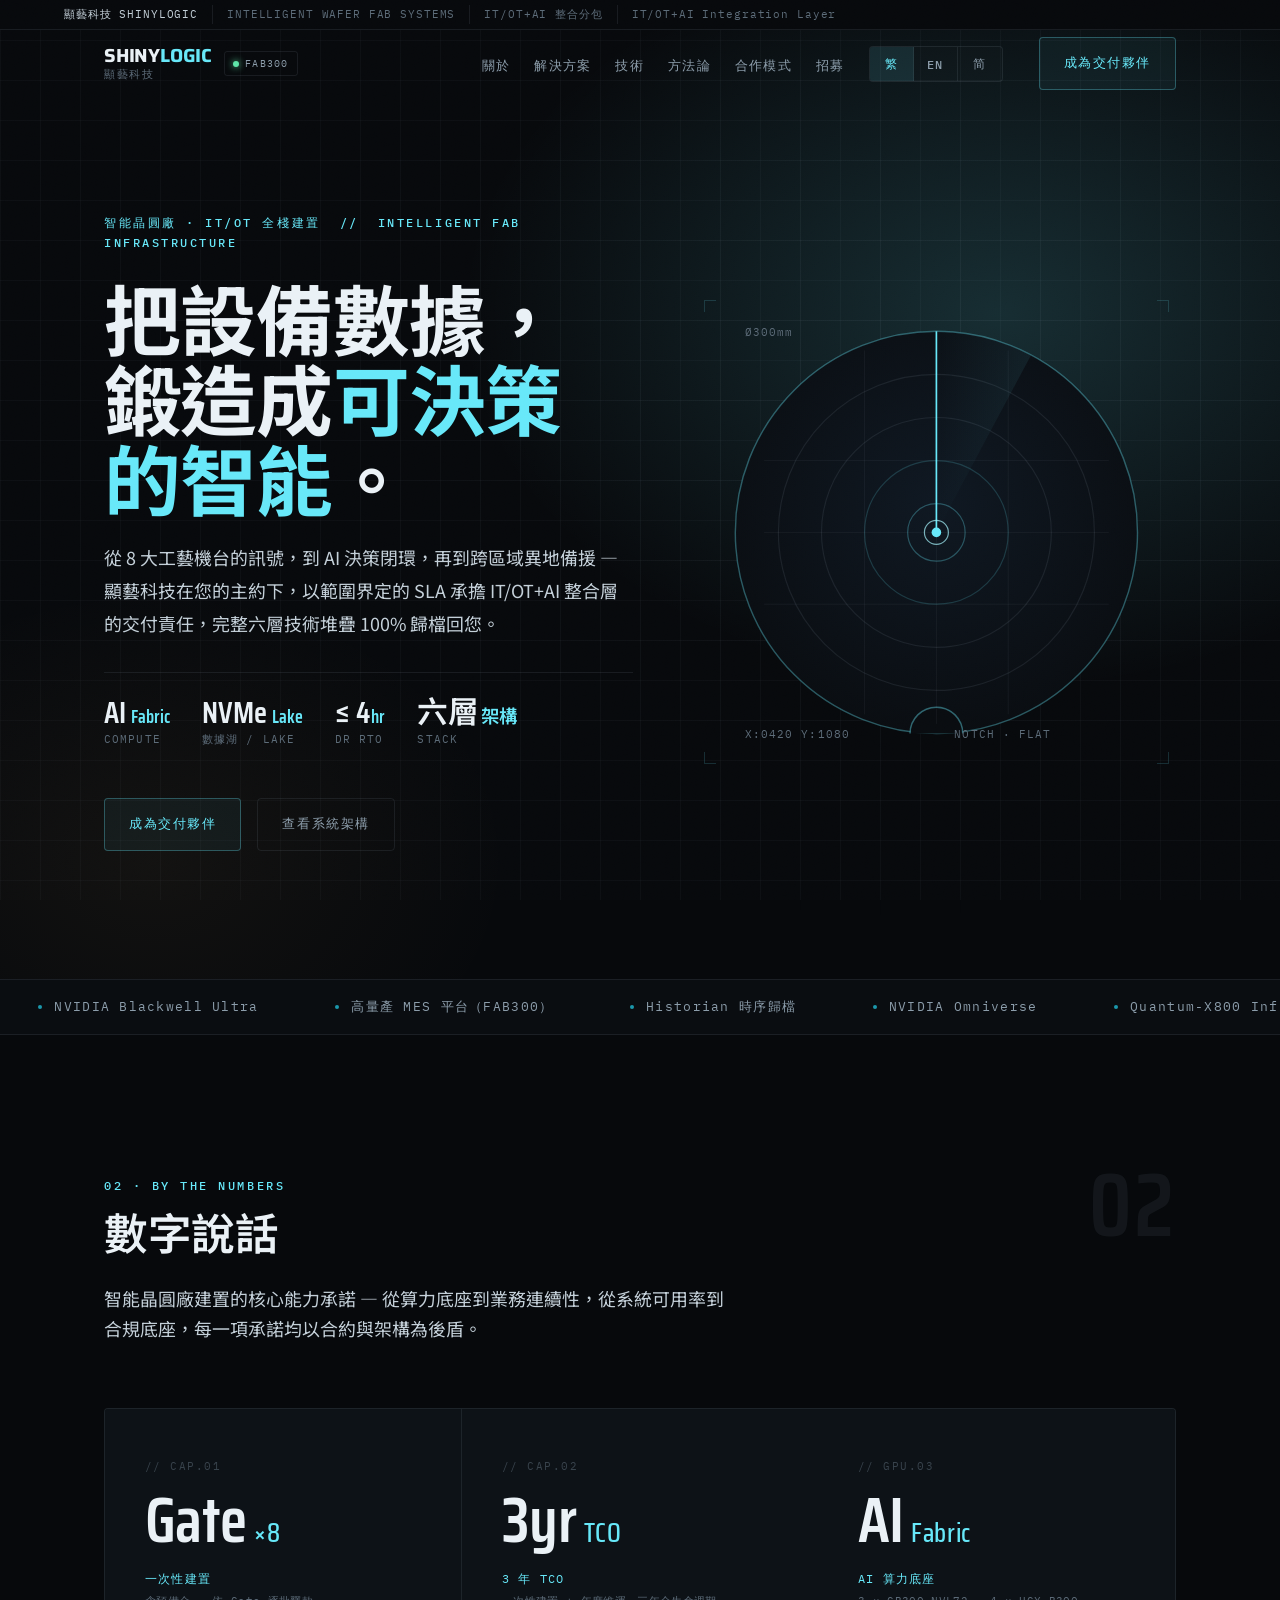
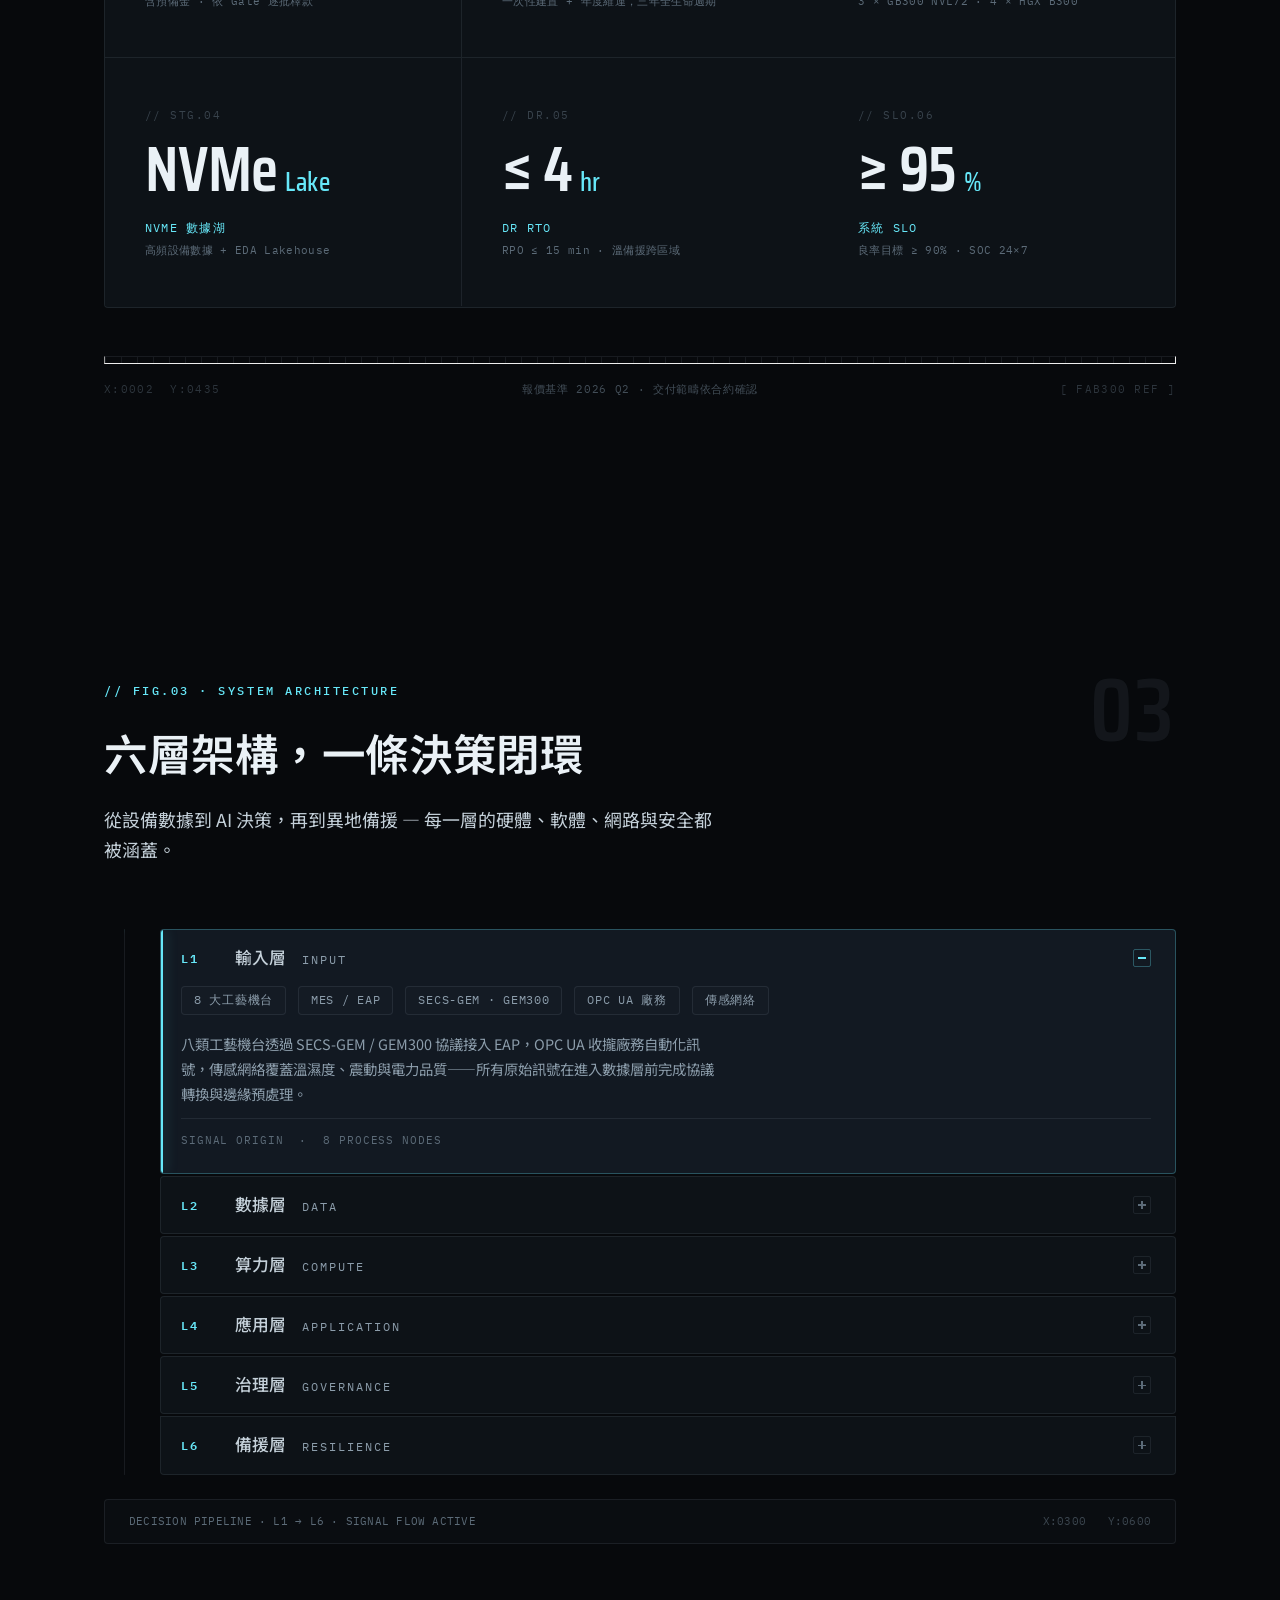
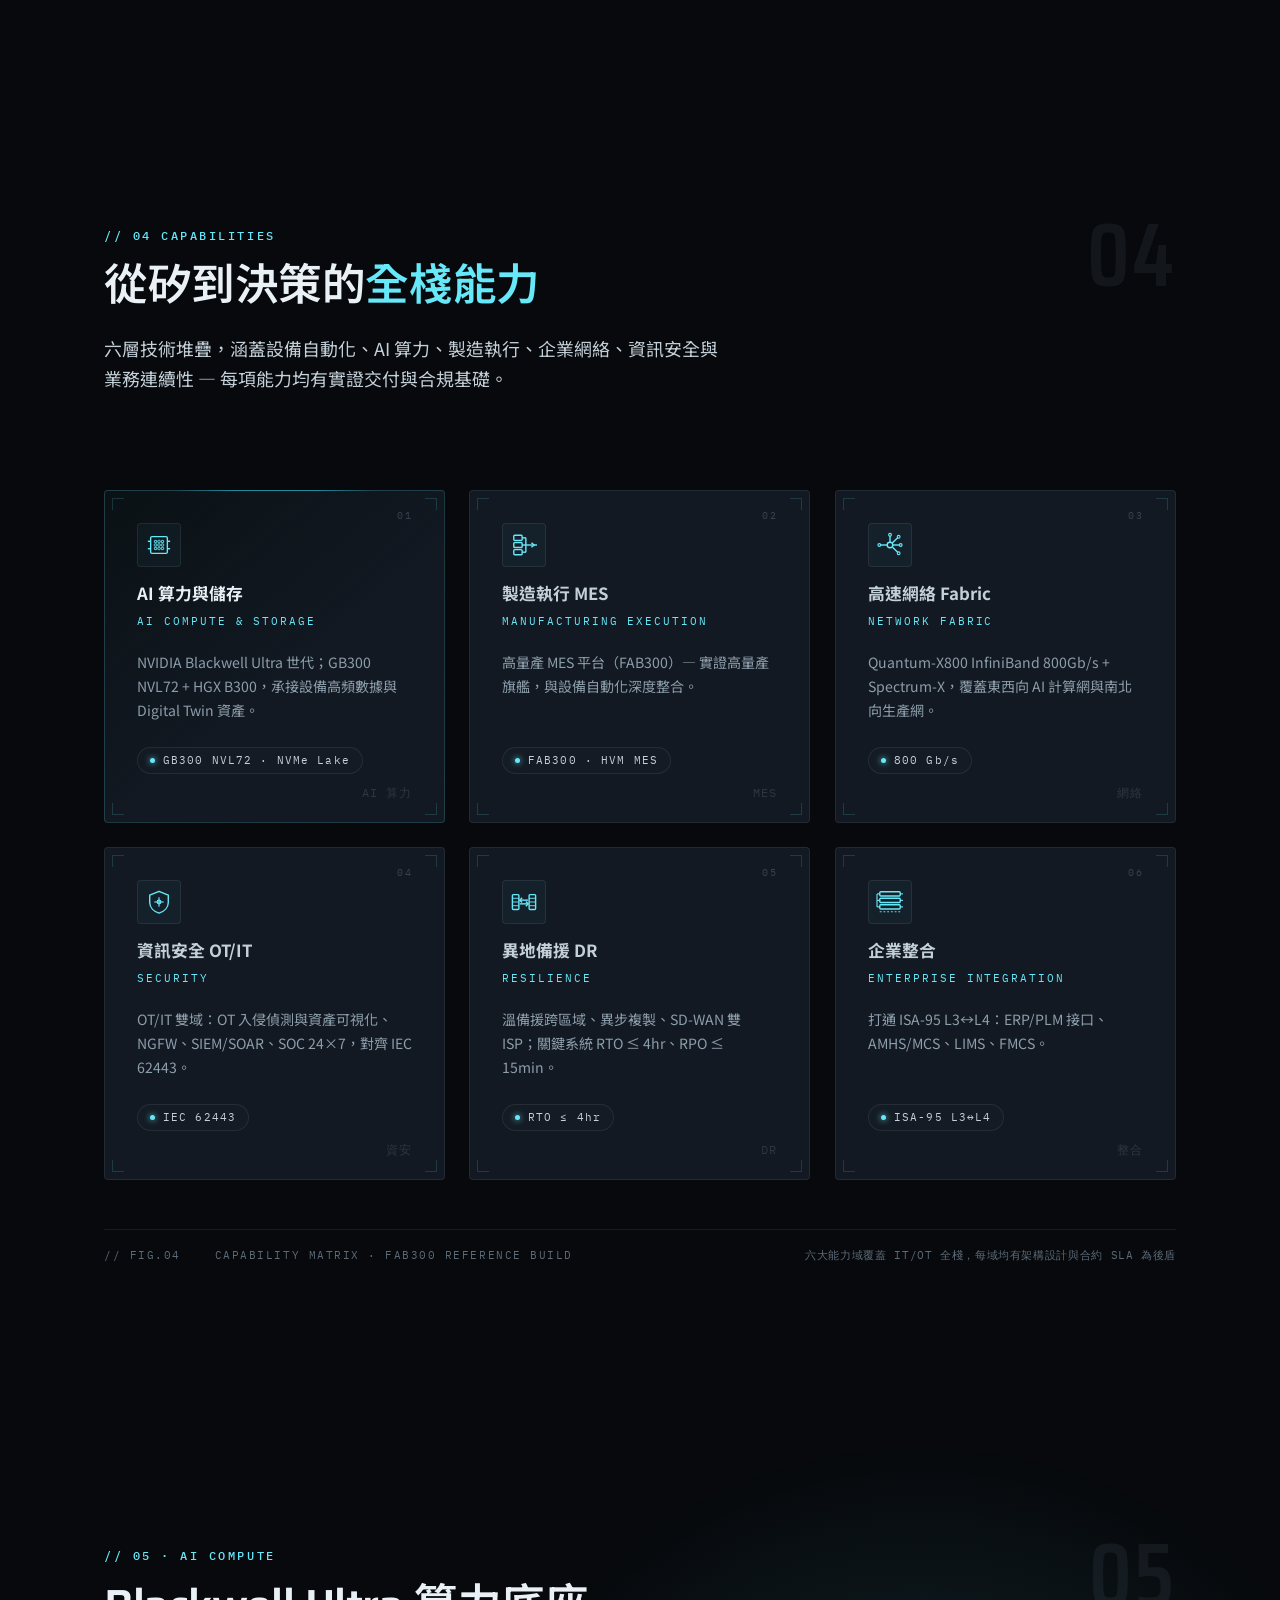
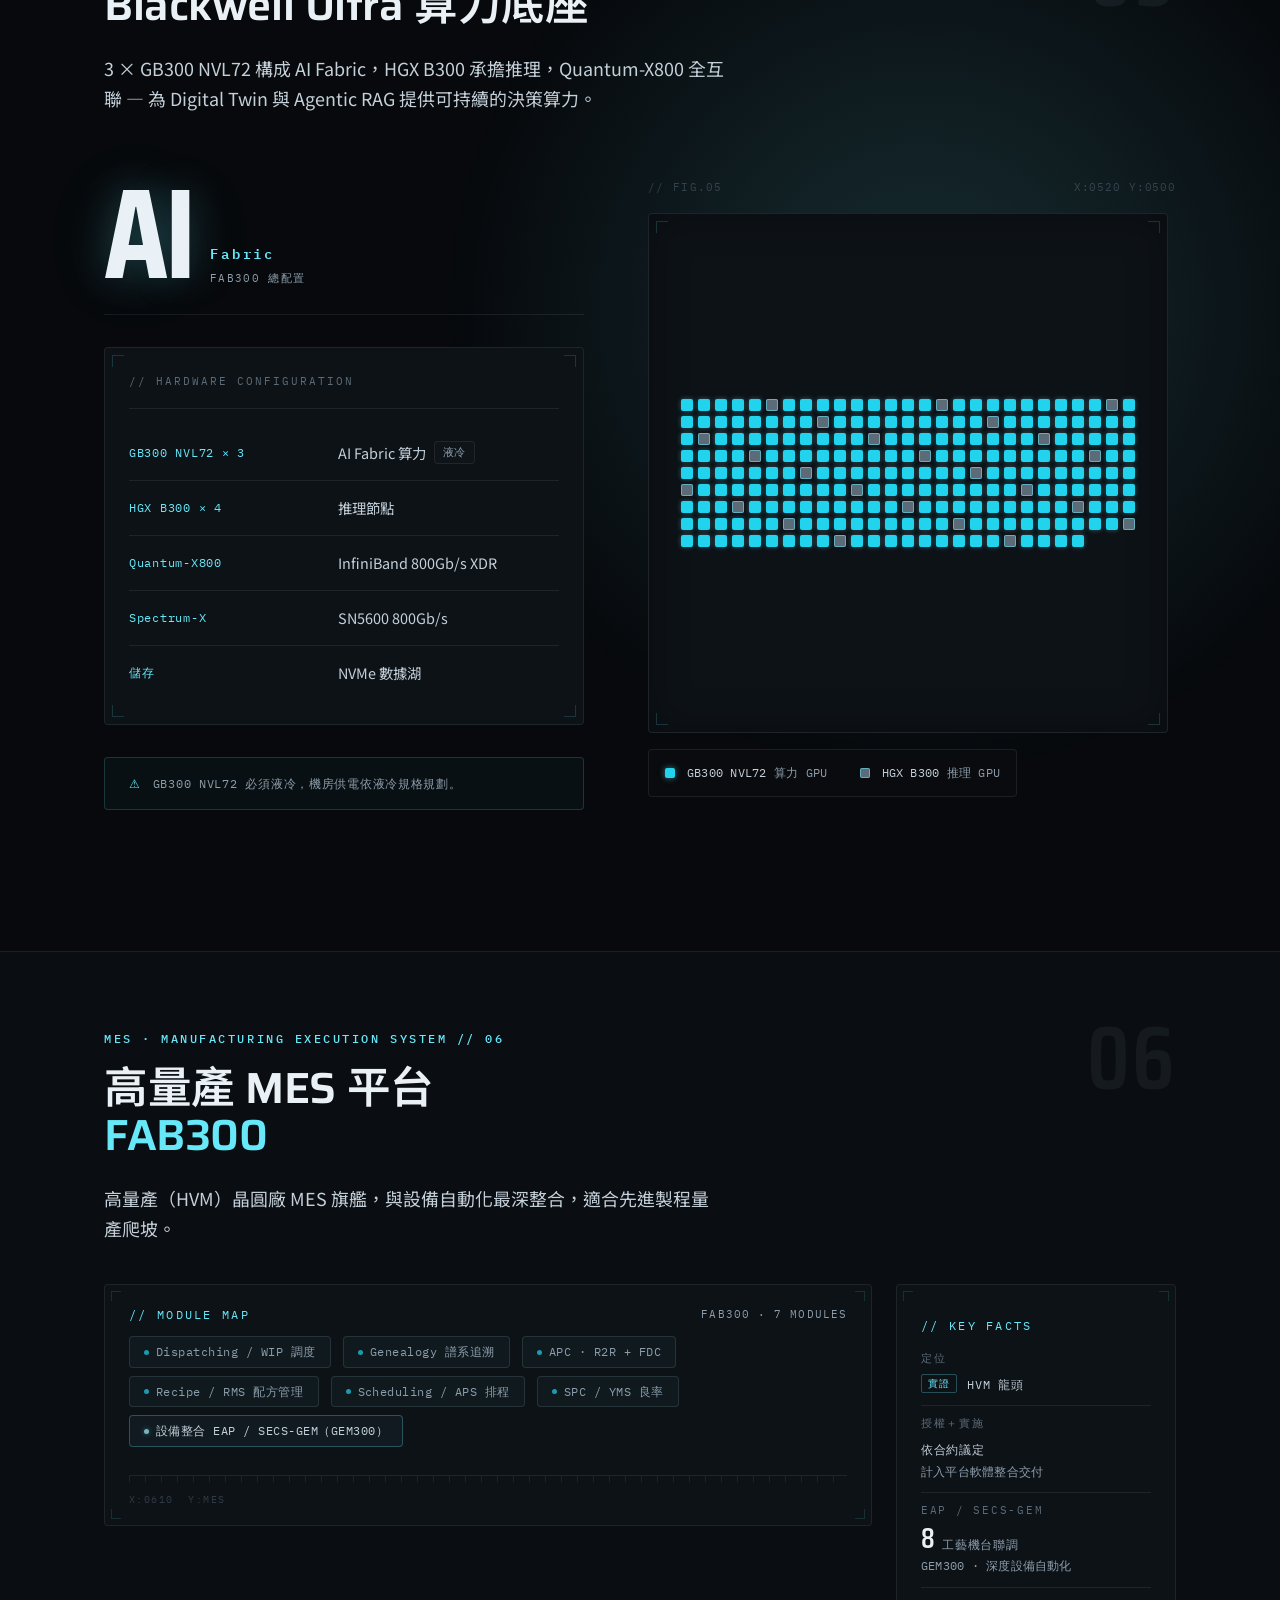
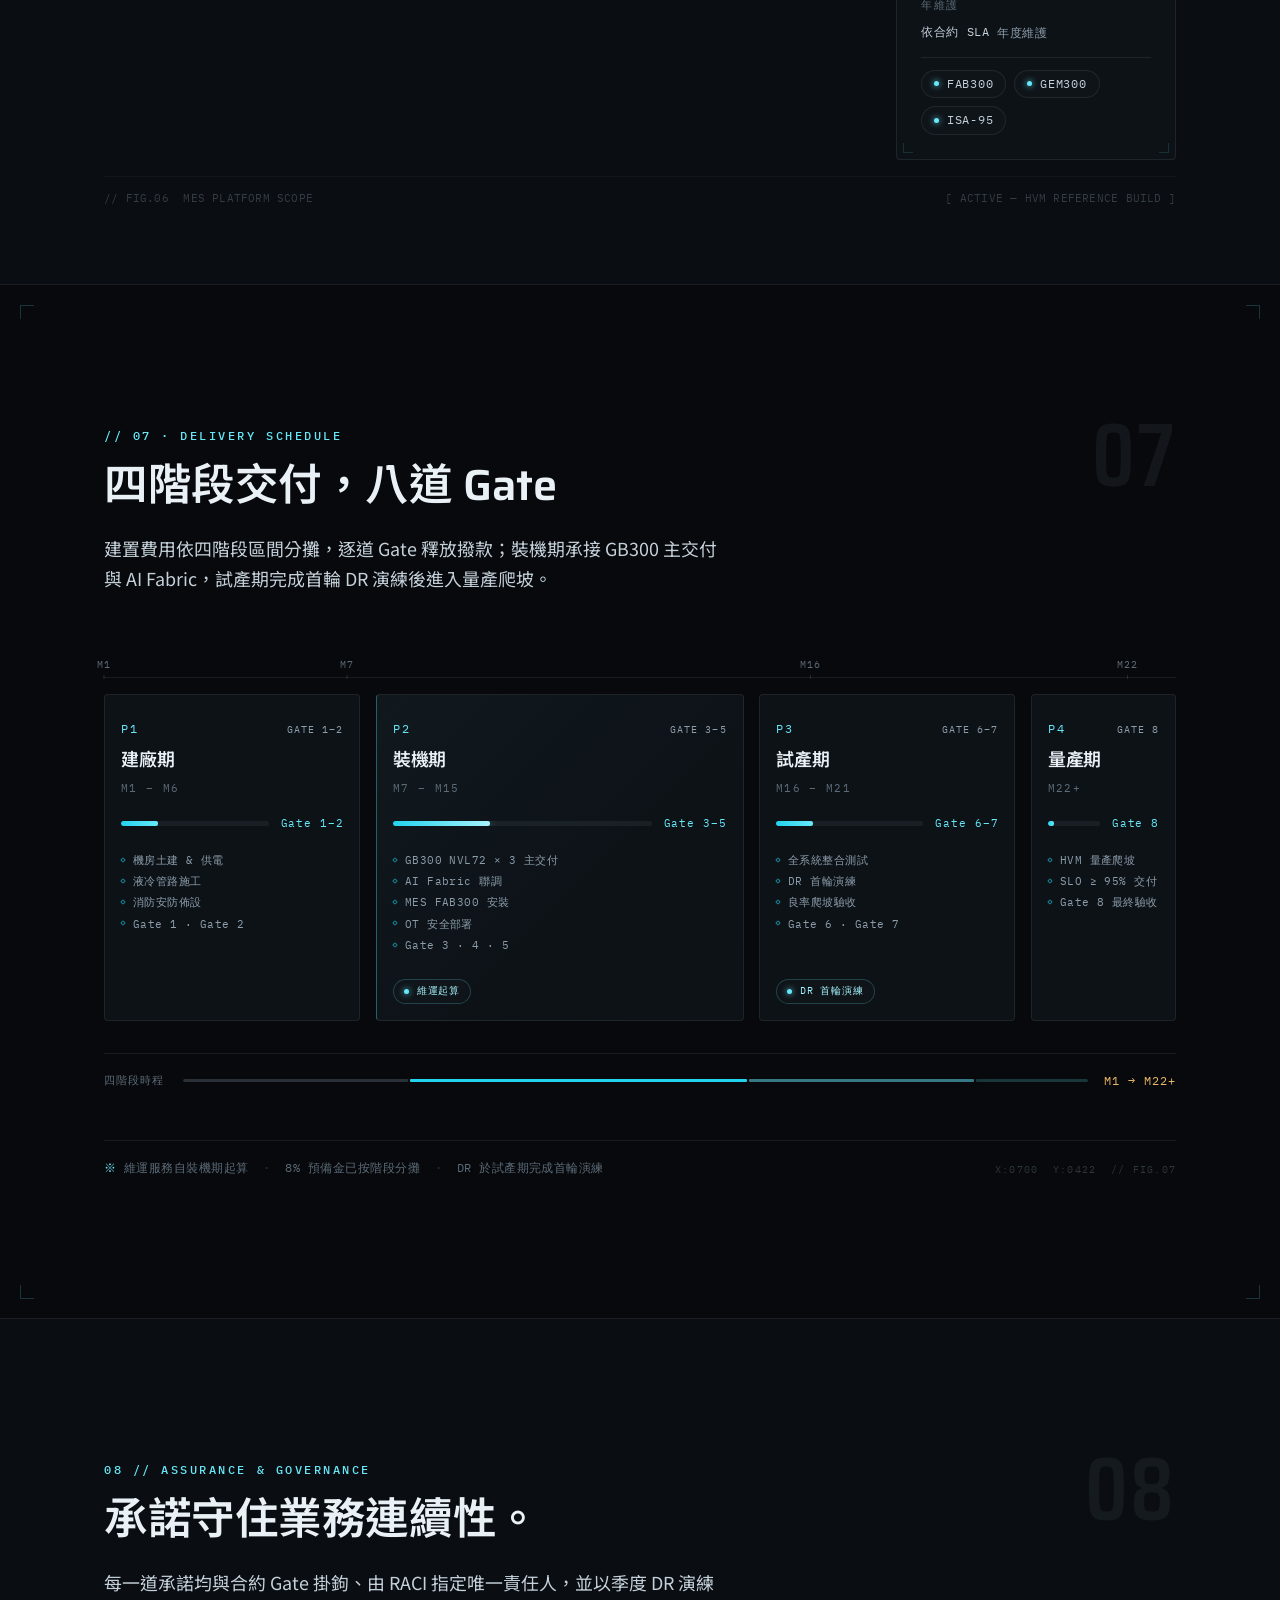
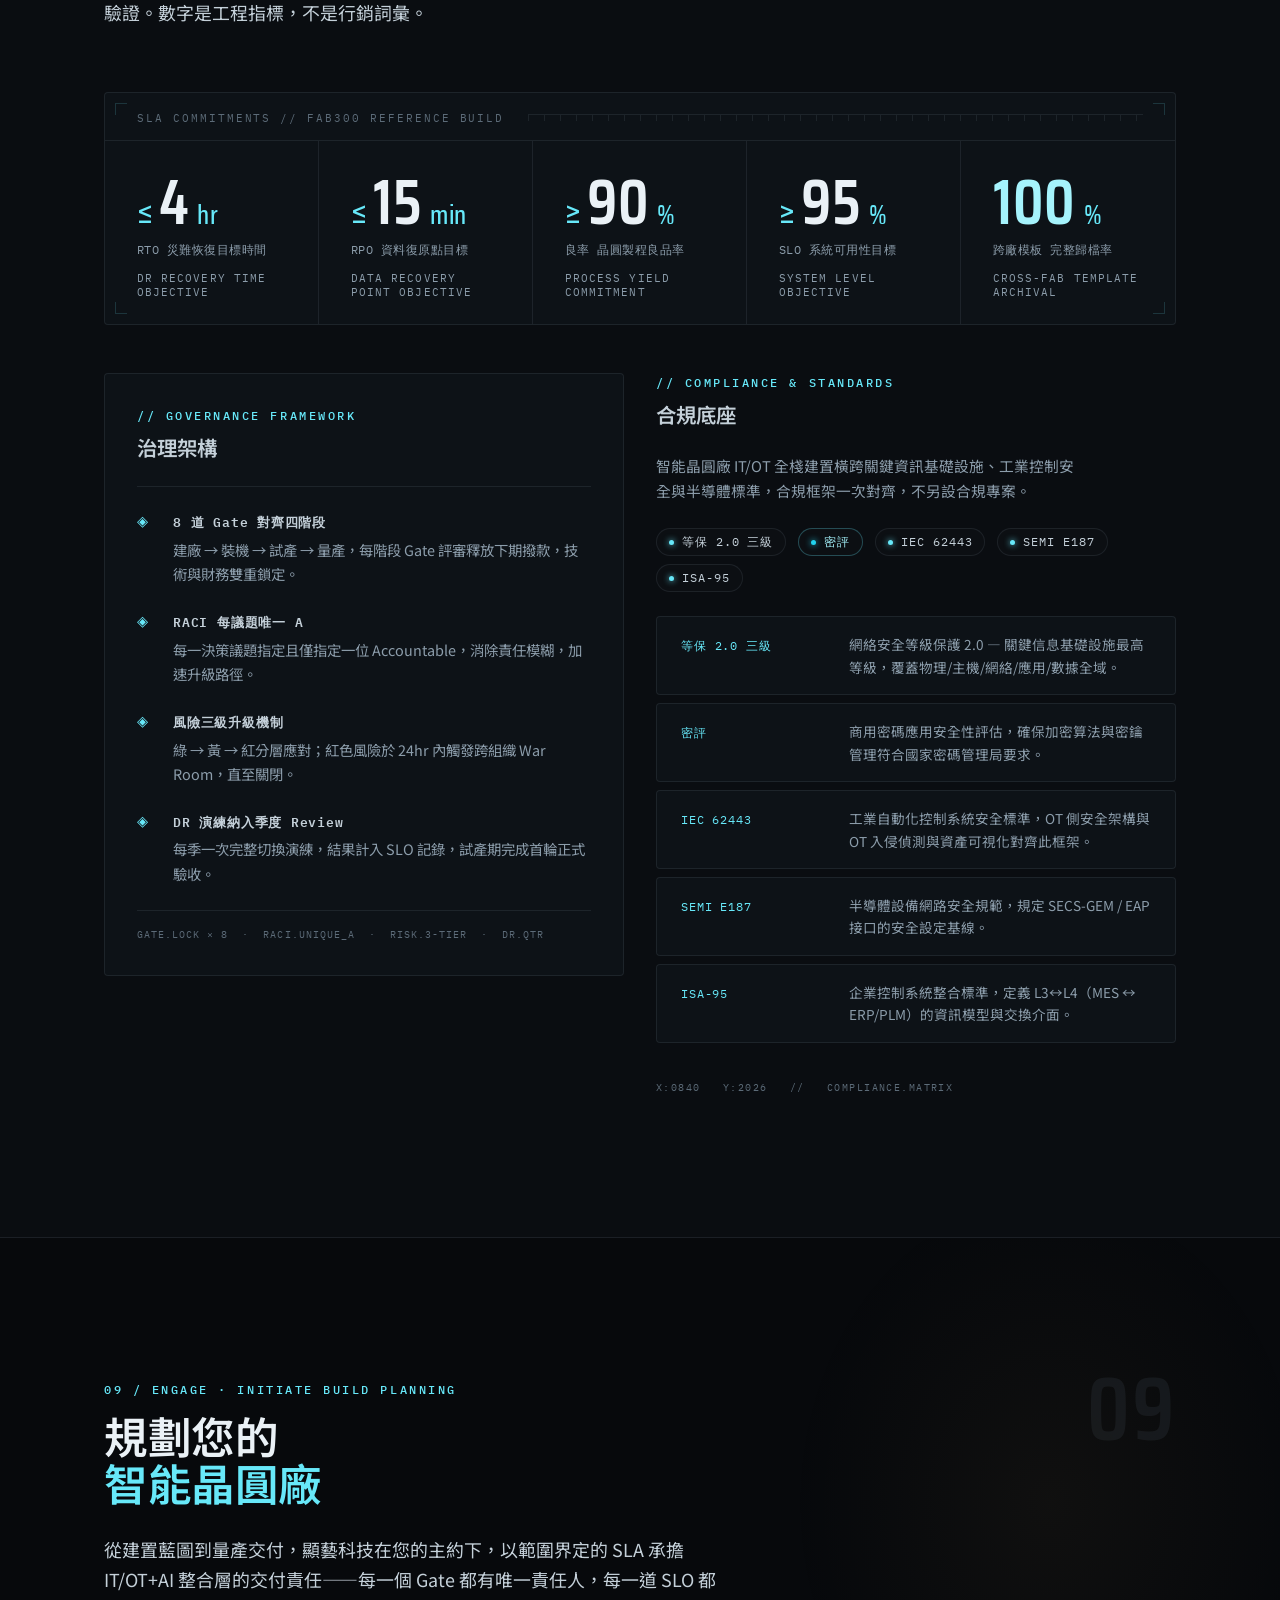
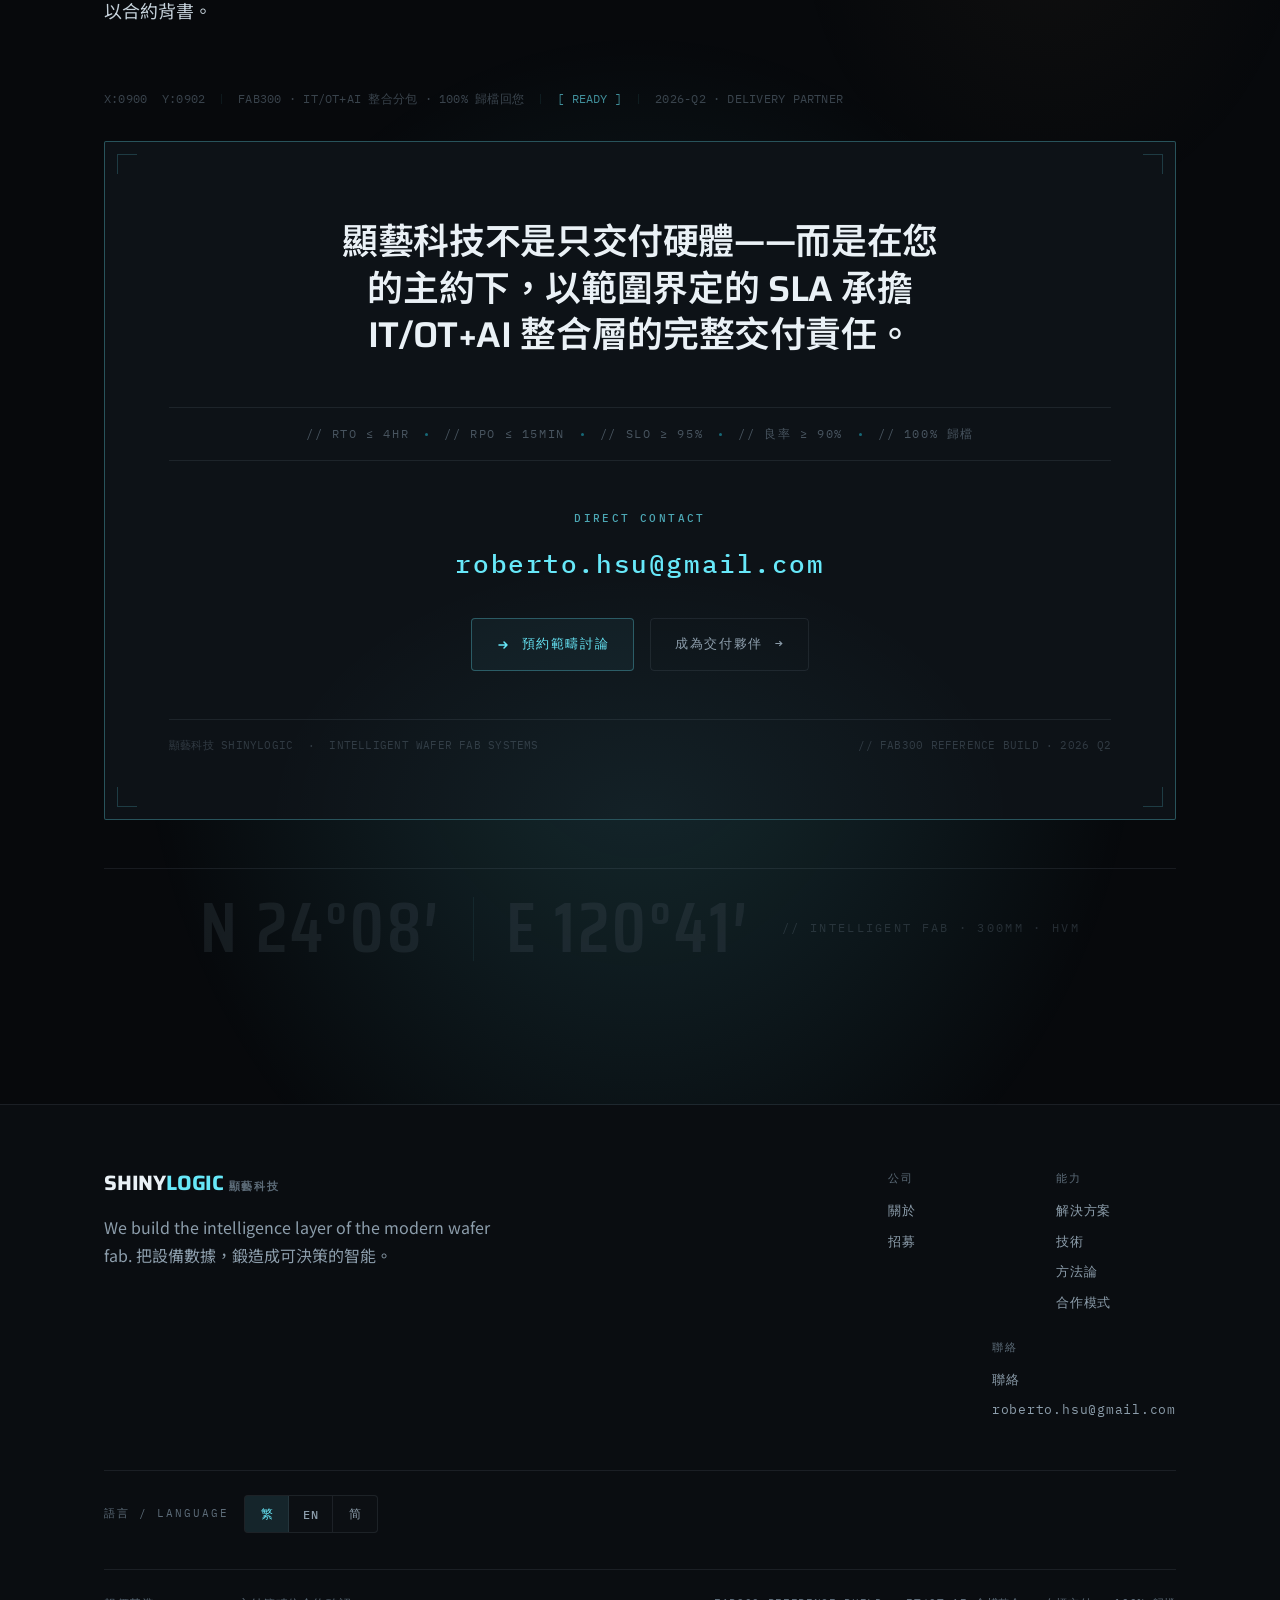
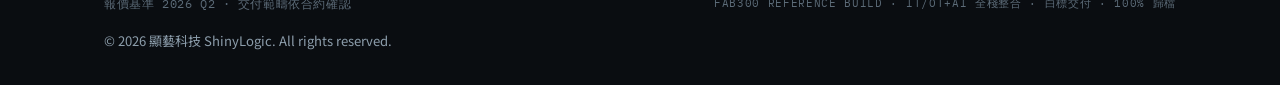
==== index.html @ 0071a849 "Stage 2: reposition to EPC/設備商 white-label partner - New 合作模式 Partners page: scope-boundary (you own" ====
﻿<!DOCTYPE html>
<html lang="zh-Hant" class="p-home">
<head>
  <meta charset="utf-8">
  <meta name="viewport" content="width=device-width, initial-scale=1">
  <title>顯藝科技 ShinyLogic — 智能晶圓廠 IT/OT 全棧建置</title>
  <meta name="description" content="顯藝科技 ShinyLogic — 智能晶圓廠 IT/OT+AI 整合層分包商。在您的主約下，以範圍界定的 SLA 承擔 IT/OT+AI 整合層的交付責任，完整六層技術堆疊 100% 歸檔回您，您持有品牌與客戶關係。">

  <!-- theme + canonical -->
  <meta name="theme-color" content="#07090C">
  <link rel="canonical" href="https://robertoshiu.github.io/shiny-logic/index.html">

  <!-- favicon -->
  <link rel="icon" href="favicon.svg" type="image/svg+xml">
  <link rel="mask-icon" href="favicon.svg" color="#67E8F9">

  <!-- Open Graph -->
  <meta property="og:type" content="website">
  <meta property="og:site_name" content="顯藝科技 ShinyLogic">
  <meta property="og:title" content="顯藝科技 ShinyLogic — 智能晶圓廠 IT/OT+AI 整合層分包商">
  <meta property="og:description" content="顯藝科技 ShinyLogic — 在您的主約下，以範圍界定的 SLA 承擔 IT/OT+AI 整合層的交付責任。完整六層技術堆疊，100% 歸檔回您，您持有品牌與客戶關係。">
  <meta property="og:url" content="https://robertoshiu.github.io/shiny-logic/index.html">
  <meta property="og:image" content="https://robertoshiu.github.io/shiny-logic/og-image.png">
  <meta property="og:image:width" content="1200">
  <meta property="og:image:height" content="630">
  <meta property="og:image:alt" content="顯藝科技 ShinyLogic — 智能晶圓廠 IT/OT 全棧系統整合商">
  <meta property="og:locale" content="zh_Hant">
  <meta property="og:locale:alternate" content="en_US">
  <meta property="og:locale:alternate" content="zh_Hans">

  <!-- Twitter -->
  <meta name="twitter:card" content="summary_large_image">
  <meta name="twitter:title" content="顯藝科技 ShinyLogic — 智能晶圓廠 IT/OT+AI 整合層分包商">
  <meta name="twitter:description" content="顯藝科技 ShinyLogic — 在您的主約下，以範圍界定的 SLA 承擔 IT/OT+AI 整合層的交付責任。完整六層技術堆疊，100% 歸檔回您，您持有品牌與客戶關係。">
  <meta name="twitter:image" content="https://robertoshiu.github.io/shiny-logic/og-image.png">
  <meta name="twitter:image:alt" content="顯藝科技 ShinyLogic — 智能晶圓廠 IT/OT 全棧系統整合商">

  <!-- fonts -->
  <link rel="preconnect" href="https://fonts.googleapis.com">
  <link rel="preconnect" href="https://fonts.gstatic.com" crossorigin>
  <link href="https://fonts.googleapis.com/css2?family=IBM+Plex+Mono:wght@400;500;600&family=Noto+Sans+TC:wght@300;400;500;700&family=Saira:wght@300;400;500;600;700;800&family=Saira+Condensed:wght@500;600;700&display=swap" rel="stylesheet">

  <!-- styles -->
  <link rel="stylesheet" href="styles.css">

  <!-- progressive enhancement: if JS is unavailable, the scroll observer never runs,
       so neutralize the reveal initial state and keep all content visible. -->
  <noscript><style>.reveal{opacity:1!important;transform:none!important}</style></noscript>

  <!-- deferred scripts — dictionary BEFORE runtime BEFORE core (§14.4) -->
  <script defer src="i18n-dict.js"></script>
  <script defer src="i18n.js"></script>
  <script defer src="script.js"></script>
</head>
<body>
  <!-- grain / noise overlay -->
  <div class="grain" aria-hidden="true"></div>

  <!-- top status strip -->
  <div class="statusbar mono" role="presentation">
    <span class="statusbar__item" data-i18n="common.brandFull">顯藝科技 SHINYLOGIC</span>
    <span class="statusbar__item" data-i18n="common.tagStrip">INTELLIGENT WAFER FAB SYSTEMS</span>
    <span class="statusbar__item" data-i18n="common.fxLabel">IT/OT+AI 整合分包</span>
    <span class="statusbar__item" data-i18n="common.unitLabel">IT/OT+AI Integration Layer</span>
  </div>

  <!-- nav -->
  <header>
    <nav class="nav" aria-label="主導覽" data-i18n-attr="aria-label:nav.ariaPrimary">
      <div class="nav__inner">
        <a class="brand" href="index.html" aria-label="顯藝科技 ShinyLogic 首頁" data-i18n-attr="aria-label:nav.ariaHome">
          <span class="brand__col">
            <span class="brand__mark">SHINY<span class="accent">LOGIC</span></span>
            <span class="brand__sub">顯藝科技</span>
          </span>
          <span class="brand__tag"><span class="dot" aria-hidden="true"></span>FAB300</span>
        </a>

        <ul class="nav__links">
          <!-- ACTIVE? about -->
          <li><a class="nav__link" href="about.html" data-i18n="nav.about">關於</a></li>
          <!-- ACTIVE? solutions -->
          <li><a class="nav__link" href="solutions.html" data-i18n="nav.solutions">解決方案</a></li>
          <!-- ACTIVE? technology -->
          <li><a class="nav__link" href="technology.html" data-i18n="nav.technology">技術</a></li>
          <!-- ACTIVE? case-studies (RETITLED 案例 → 方法論; href unchanged) -->
          <li><a class="nav__link" href="case-studies.html" data-i18n="nav.cases">方法論</a></li>
          <!-- ACTIVE? partners -->
          <li><a class="nav__link" href="partners.html" data-i18n="nav.partners">合作模式</a></li>
          <!-- ACTIVE? careers -->
          <li><a class="nav__link" href="careers.html" data-i18n="nav.careers">招募</a></li>

          <li class="nav__lang">
            <div class="langswitch" role="group" aria-label="語言切換" data-i18n-attr="aria-label:lang.aria">
              <button type="button" class="langswitch__btn" data-lang="zh-Hant" aria-pressed="true" lang="zh-Hant">繁</button>
              <button type="button" class="langswitch__btn" data-lang="en" aria-pressed="false" lang="en">EN</button>
              <button type="button" class="langswitch__btn" data-lang="zh-Hans" aria-pressed="false" lang="zh-Hans">简</button>
            </div>
          </li>

          <li><a class="btn btn--primary nav__cta" href="contact.html" data-i18n="cta.plan">成為交付夥伴 <span class="btn__arrow" aria-hidden="true">→</span></a></li>
        </ul>

        <button class="nav__toggle" id="navToggle" aria-label="開啟選單" aria-expanded="false" aria-controls="navMobile" data-i18n-attr="aria-label:nav.menuOpen">
          <span aria-hidden="true"></span>
        </button>
      </div>
    </nav>

    <!-- mobile menu -->
    <div class="nav__mobile" id="navMobile">
      <!-- ACTIVE? about -->
      <a href="about.html" data-i18n="nav.about">關於</a>
      <!-- ACTIVE? solutions -->
      <a href="solutions.html" data-i18n="nav.solutions">解決方案</a>
      <!-- ACTIVE? technology -->
      <a href="technology.html" data-i18n="nav.technology">技術</a>
      <!-- ACTIVE? case-studies (RETITLED 案例 → 方法論; href unchanged) -->
      <a href="case-studies.html" data-i18n="nav.cases">方法論</a>
      <!-- ACTIVE? partners -->
      <a href="partners.html" data-i18n="nav.partners">合作模式</a>
      <!-- ACTIVE? careers -->
      <a href="careers.html" data-i18n="nav.careers">招募</a>

      <div class="langswitch langswitch--mobile" role="group" aria-label="語言切換" data-i18n-attr="aria-label:lang.aria">
        <button type="button" class="langswitch__btn" data-lang="zh-Hant" aria-pressed="true" lang="zh-Hant">繁</button>
        <button type="button" class="langswitch__btn" data-lang="en" aria-pressed="false" lang="en">EN</button>
        <button type="button" class="langswitch__btn" data-lang="zh-Hans" aria-pressed="false" lang="zh-Hans">简</button>
      </div>

      <a class="btn btn--primary" href="contact.html" data-i18n="cta.plan">成為交付夥伴 <span class="btn__arrow" aria-hidden="true">→</span></a>
    </div>
  </header>

  <main id="top">
    <!-- ===================== HERO ===================== -->
    <section class="hero" aria-labelledby="hero-title">
      <div class="hero__glow" aria-hidden="true"></div>
      <div class="hero__grid-overlay" aria-hidden="true"></div>

      <div class="wrap hero__inner">
        <div class="hero__copy">
          <p class="kicker hero__kicker" data-rise style="animation-delay:.05s" data-i18n="home.heroKicker">智能晶圓廠 · IT/OT 全棧建置 &nbsp;//&nbsp; INTELLIGENT FAB INFRASTRUCTURE</p>

          <h1 class="hero__title" id="hero-title">
            <span class="line" data-rise style="animation-delay:.14s" data-i18n="home.heroLine1">把設備數據，</span>
            <span class="line" data-rise style="animation-delay:.22s"><span data-i18n="home.heroLine2Prefix">鍛造成</span><span class="accent" data-i18n="home.heroLine2Accent">可決策的智能</span><span data-i18n="home.heroLine2Suffix">。</span></span>
          </h1>

          <p class="hero__lede" data-rise style="animation-delay:.32s" data-i18n="home.heroLede">
            從 8 大工藝機台的訊號，到 AI 決策閉環，再到跨區域異地備援 — 顯藝科技在您的主約下，以範圍界定的 SLA 承擔 IT/OT+AI 整合層的交付責任，完整六層技術堆疊 100% 歸檔回您。
          </p>

          <div class="hero__metrics" data-rise style="animation-delay:.42s">
            <div class="hero__metric"><span class="n">AI<span class="u"> Fabric</span></span><span class="l" data-i18n="home.metaComputeLabel">COMPUTE</span></div>
            <div class="hero__metric"><span class="n">NVMe<span class="u"> Lake</span></span><span class="l" data-i18n="home.metaLakeLabel">數據湖 / LAKE</span></div>
            <div class="hero__metric"><span class="n">≤ 4<span class="u">hr</span></span><span class="l" data-i18n="home.metaRtoLabel">DR RTO</span></div>
            <div class="hero__metric"><span class="n">六層<span class="u">架構</span></span><span class="l" data-i18n="home.metaStackLabel">STACK</span></div>
          </div>

          <div class="hero__cta" data-rise style="animation-delay:.5s">
            <a class="btn btn--primary" href="contact.html" data-i18n="home.heroCtaPrimary">成為交付夥伴 <span class="btn__arrow" aria-hidden="true">→</span></a>
            <a class="btn btn--ghost" href="#architecture" data-i18n="home.heroCtaGhost">查看系統架構 <span class="btn__arrow" aria-hidden="true">↓</span></a>
          </div>
        </div>

        <!-- 300mm wafer motif -->
        <div class="hero__wafer reticle" data-rise style="animation-delay:.34s" aria-hidden="true">
          <span class="tick tick--tl"></span><span class="tick tick--tr"></span>
          <span class="tick tick--bl"></span><span class="tick tick--br"></span>
          <svg viewBox="0 0 400 400" role="img" aria-label="300mm 晶圓示意圖">
            <defs>
              <radialGradient id="waferFill" cx="50%" cy="42%" r="62%">
                <stop offset="0%" stop-color="#0F1822"/>
                <stop offset="100%" stop-color="#090C10"/>
              </radialGradient>
              <linearGradient id="scanGrad" x1="0" y1="0" x2="1" y2="0">
                <stop offset="0%" stop-color="#67E8F9" stop-opacity="0"/>
                <stop offset="100%" stop-color="#67E8F9" stop-opacity=".55"/>
              </linearGradient>
            </defs>

            <!-- wafer body with notch (flat) -->
            <g>
              <circle cx="200" cy="200" r="168" fill="url(#waferFill)" stroke="rgba(103,232,249,.35)" stroke-width="1.2"/>
              <path d="M 200 368 m -22 0 a 22 22 0 0 1 44 0" fill="#090C10" stroke="rgba(103,232,249,.4)" stroke-width="1.2"/>
            </g>

            <!-- concentric rings -->
            <circle cx="200" cy="200" r="132" fill="none" stroke="var(--line)" stroke-width="1"/>
            <circle cx="200" cy="200" r="96"  fill="none" stroke="var(--line)" stroke-width="1"/>
            <circle cx="200" cy="200" r="60"  fill="none" stroke="rgba(103,232,249,.18)" stroke-width="1"/>
            <circle cx="200" cy="200" r="24"  fill="none" stroke="rgba(103,232,249,.3)" stroke-width="1"/>

            <!-- die micro-grid (clipped square hint) -->
            <g stroke="var(--line)" stroke-width=".75" opacity=".7">
              <line x1="56" y1="140" x2="344" y2="140"/>
              <line x1="56" y1="200" x2="344" y2="200"/>
              <line x1="56" y1="260" x2="344" y2="260"/>
              <line x1="140" y1="48" x2="140" y2="352"/>
              <line x1="200" y1="40" x2="200" y2="360"/>
              <line x1="260" y1="48" x2="260" y2="352"/>
            </g>

            <!-- rotating scan sweep: thin beam + faint leading-edge glow -->
            <g class="wafer-scan">
              <path d="M 200 200 L 200 32 A 168 168 0 0 1 279 52 Z" fill="url(#scanGrad)" opacity=".14"/>
              <line x1="200" y1="200" x2="200" y2="32" stroke="#67E8F9" stroke-width="1.4"/>
            </g>

            <!-- center hub -->
            <circle cx="200" cy="200" r="4" fill="#67E8F9"/>
            <circle cx="200" cy="200" r="10" fill="none" stroke="#A5F3FC" stroke-width="1" opacity=".7"/>

            <!-- coordinate flourishes -->
            <text class="wafer-coord" x="40" y="36">Ø300mm</text>
            <text class="wafer-coord" x="296" y="372" text-anchor="end">NOTCH · FLAT</text>
            <text class="wafer-coord" x="40" y="372">X:0420 Y:1080</text>
          </svg>
        </div>
      </div>
    </section>

    <!-- ===================== MARQUEE ===================== -->
    <div class="marquee" aria-label="技術夥伴與標準" role="region">
      <div class="marquee__track">
        <div class="marquee__group" aria-hidden="false">
          <span class="marquee__item">NVIDIA Blackwell Ultra</span>
          <span class="marquee__item">高量產 MES 平台（FAB300）</span>
          <span class="marquee__item">Historian 時序歸檔</span>
          <span class="marquee__item">NVIDIA Omniverse</span>
          <span class="marquee__item">Quantum-X800 InfiniBand</span>
          <span class="marquee__item">Spectrum-X</span>
          <span class="marquee__item">OT 入侵偵測與資產可視化</span>
          <span class="marquee__item">IEC 62443</span>
          <span class="marquee__item">SEMI E187</span>
          <span class="marquee__item">ISA-95</span>
        </div>
        <div class="marquee__group" aria-hidden="true">
          <span class="marquee__item">NVIDIA Blackwell Ultra</span>
          <span class="marquee__item">高量產 MES 平台（FAB300）</span>
          <span class="marquee__item">Historian 時序歸檔</span>
          <span class="marquee__item">NVIDIA Omniverse</span>
          <span class="marquee__item">Quantum-X800 InfiniBand</span>
          <span class="marquee__item">Spectrum-X</span>
          <span class="marquee__item">OT 入侵偵測與資產可視化</span>
          <span class="marquee__item">IEC 62443</span>
          <span class="marquee__item">SEMI E187</span>
          <span class="marquee__item">ISA-95</span>
        </div>
      </div>
    </div>

    <!--#stats-->
    <section id="stats" class="section reveal s-stats">
  <div class="wrap">

    <!-- Section Header -->
    <header class="section-head">
      <div class="s-stats__head-left">
        <span class="kicker" data-i18n="home.statsKicker">02 · BY THE NUMBERS</span>
        <h2 class="section-title" data-i18n="home.statsTitle">數字說話</h2>
        <p class="section-lede" data-i18n="home.statsLede">
          智能晶圓廠建置的核心能力承諾 — 從算力底座到業務連續性，從系統可用率到合規底座，每一項承諾均以合約與架構為後盾。
        </p>
      </div>
      <span class="section-index" aria-hidden="true">02</span>
    </header>

    <!-- Metrics Grid — reticle wrapper keeps ticks out of grid children -->
    <div class="s-stats__panel panel reticle">
      <span class="tick tick--tl" aria-hidden="true"></span>
      <span class="tick tick--tr" aria-hidden="true"></span>
      <span class="tick tick--bl" aria-hidden="true"></span>
      <span class="tick tick--br" aria-hidden="true"></span>

    <div class="s-stats__grid" role="list">

      <!-- Cell 1: CapEx → capability tile -->
      <article class="s-stats__cell reveal" style="--i:1" role="listitem">
        <div class="s-stats__cell-inner">
          <div class="s-stats__annotation mono steel" aria-hidden="true">// CAP.01</div>
          <div class="metric">
            <div class="metric__num s-stats__static-num">
              Gate<span class="metric__unit">×8</span>
            </div>
            <dl class="s-stats__meta">
              <dt class="metric__label accent" data-i18n="home.statsCapexLabel">一次性建置</dt>
              <dd class="s-stats__sub mono fog" data-i18n="home.statsCapexSub">含預備金 · 依 Gate 逐批釋款</dd>
            </dl>
          </div>
        </div>
        <span class="s-stats__cell-line" aria-hidden="true"></span>
      </article>

      <!-- Cell 2: 3-yr TCO → capability tile -->
      <article class="s-stats__cell reveal" style="--i:2" role="listitem">
        <div class="s-stats__cell-inner">
          <div class="s-stats__annotation mono steel" aria-hidden="true">// CAP.02</div>
          <div class="metric">
            <div class="metric__num s-stats__static-num">
              3yr<span class="metric__unit">TCO</span>
            </div>
            <dl class="s-stats__meta">
              <dt class="metric__label accent" data-i18n="home.statsTcoLabel">3 年 TCO</dt>
              <dd class="s-stats__sub mono fog" data-i18n="home.statsTcoSub">一次性建置 + 年度維運，三年全生命週期</dd>
            </dl>
          </div>
        </div>
        <span class="s-stats__cell-line" aria-hidden="true"></span>
      </article>

      <!-- Cell 3: AI GPU → capability tile -->
      <article class="s-stats__cell reveal" style="--i:3" role="listitem">
        <div class="s-stats__cell-inner">
          <div class="s-stats__annotation mono steel" aria-hidden="true">// GPU.03</div>
          <div class="metric">
            <div class="metric__num s-stats__static-num">
              AI<span class="metric__unit">Fabric</span>
            </div>
            <dl class="s-stats__meta">
              <dt class="metric__label accent" data-i18n="home.statsGpuLabel">AI 算力底座</dt>
              <dd class="s-stats__sub mono fog" data-i18n="home.statsGpuSub">3 × GB300 NVL72 · 4 × HGX B300</dd>
            </dl>
          </div>
        </div>
        <span class="s-stats__cell-line" aria-hidden="true"></span>
      </article>

      <!-- Cell 4: NVMe Data Lake → capability tile -->
      <article class="s-stats__cell reveal" style="--i:4" role="listitem">
        <div class="s-stats__cell-inner">
          <div class="s-stats__annotation mono steel" aria-hidden="true">// STG.04</div>
          <div class="metric">
            <div class="metric__num s-stats__static-num">
              NVMe<span class="metric__unit">Lake</span>
            </div>
            <dl class="s-stats__meta">
              <dt class="metric__label accent" data-i18n="home.statsLakeLabel">NVMe 數據湖</dt>
              <dd class="s-stats__sub mono fog" data-i18n="home.statsLakeSub">高頻設備數據 + EDA Lakehouse</dd>
            </dl>
          </div>
        </div>
        <span class="s-stats__cell-line" aria-hidden="true"></span>
      </article>

      <!-- Cell 5: DR RTO (static) -->
      <article class="s-stats__cell reveal" style="--i:5" role="listitem">
        <div class="s-stats__cell-inner">
          <div class="s-stats__annotation mono steel" aria-hidden="true">// DR.05</div>
          <div class="metric">
            <div class="metric__num s-stats__static-num">
              ≤ 4 <span class="metric__unit">hr</span>
            </div>
            <dl class="s-stats__meta">
              <dt class="metric__label accent" data-i18n="home.statsRtoLabel">DR RTO</dt>
              <dd class="s-stats__sub mono fog" data-i18n="home.statsRtoSub">RPO ≤ 15 min · 溫備援跨區域</dd>
            </dl>
          </div>
        </div>
        <span class="s-stats__cell-line" aria-hidden="true"></span>
      </article>

      <!-- Cell 6: System SLO (static) -->
      <article class="s-stats__cell reveal" style="--i:6" role="listitem">
        <div class="s-stats__cell-inner">
          <div class="s-stats__annotation mono steel" aria-hidden="true">// SLO.06</div>
          <div class="metric">
            <div class="metric__num s-stats__static-num">
              ≥ 95<span class="metric__unit">%</span>
            </div>
            <dl class="s-stats__meta">
              <dt class="metric__label accent" data-i18n="home.statsSloLabel">系統 SLO</dt>
              <dd class="s-stats__sub mono fog" data-i18n="home.statsSloBySub">良率目標 ≥ 90% · SOC 24×7</dd>
            </dl>
          </div>
        </div>
        <span class="s-stats__cell-line" aria-hidden="true"></span>
      </article>

    </div><!-- /.s-stats__grid -->
    </div><!-- /.s-stats__panel -->

    <!-- Footer rule with mono telemetry -->
    <footer class="s-stats__foot">
      <hr class="rule" aria-hidden="true">
      <div class="s-stats__foot-inner">
        <span class="mono steel s-stats__coord" aria-hidden="true">X:0002&nbsp;&nbsp;Y:0435</span>
        <span class="mono steel s-stats__ref" data-i18n="home.statsFootRef">報價基準 2026 Q2 · 交付範疇依合約確認</span>
        <span class="mono steel s-stats__coord" aria-hidden="true">[ FAB300 REF ]</span>
      </div>
    </footer>

  </div><!-- /.wrap -->
</section>

    <!--#architecture-->
    <section id="architecture" class="section reveal s-arch">
  <div class="wrap">

    <!-- ── section head ─────────────────────────────────────────────────── -->
    <header class="section-head">
      <div class="section-head__text">
        <span class="kicker" data-i18n="home.archKicker">// FIG.03 &nbsp;·&nbsp; SYSTEM ARCHITECTURE</span>
        <h2 class="section-title" data-i18n="home.archTitle">六層架構，一條決策閉環</h2>
        <p class="section-lede" data-i18n="home.archLede">
          從設備數據到 AI 決策，再到異地備援 — 每一層的硬體、軟體、網路與安全都被涵蓋。
        </p>
      </div>
      <span class="section-index" aria-hidden="true">03</span>
    </header>

    <!-- ── stack container ──────────────────────────────────────────────── -->
    <div class="s-arch__stack" role="presentation">

      <!-- vertical signal rail (decorative) -->
      <div class="s-arch__rail" aria-hidden="true">
        <div class="s-arch__pulse"></div>
      </div>

      <!-- L1 輸入層 — open by default -->
      <div class="s-arch__layer" data-layer="1">
        <button
          class="s-arch__header"
          aria-expanded="true"
          aria-controls="arch-body-1"
          id="arch-btn-1"
        >
          <span class="s-arch__index mono accent" aria-hidden="true">L1</span>
          <span class="s-arch__names">
            <span class="s-arch__name-tc" data-i18n="home.archL1Name">輸入層</span>
            <span class="s-arch__name-en mono steel">INPUT</span>
          </span>
          <span class="s-arch__arrow" aria-hidden="true"></span>
        </button>

        <div
          class="s-arch__body"
          id="arch-body-1"
          role="region"
          aria-labelledby="arch-btn-1"
        >
          <div class="s-arch__chips">
            <span class="tag">8 大工藝機台</span>
            <span class="tag">MES / EAP</span>
            <span class="tag">SECS-GEM · GEM300</span>
            <span class="tag">OPC UA 廠務</span>
            <span class="tag">傳感網絡</span>
          </div>
          <p class="s-arch__desc" data-i18n="home.archL1Desc">
            八類工藝機台透過 SECS-GEM / GEM300 協議接入 EAP，
            OPC UA 收攏廠務自動化訊號，傳感網絡覆蓋溫濕度、震動與電力品質——
            所有原始訊號在進入數據層前完成協議轉換與邊緣預處理。
          </p>
          <div class="s-arch__meta mono steel">
            <span>SIGNAL ORIGIN &nbsp;·&nbsp; 8 PROCESS NODES</span>
          </div>
        </div>
      </div>

      <!-- L2 數據層 -->
      <div class="s-arch__layer" data-layer="2">
        <button
          class="s-arch__header"
          aria-expanded="false"
          aria-controls="arch-body-2"
          id="arch-btn-2"
        >
          <span class="s-arch__index mono accent" aria-hidden="true">L2</span>
          <span class="s-arch__names">
            <span class="s-arch__name-tc" data-i18n="home.archL2Name">數據層</span>
            <span class="s-arch__name-en mono steel">DATA</span>
          </span>
          <span class="s-arch__arrow" aria-hidden="true"></span>
        </button>

        <div
          class="s-arch__body"
          id="arch-body-2"
          role="region"
          aria-labelledby="arch-btn-2"
          hidden
        >
          <div class="s-arch__chips">
            <span class="tag">Historian 時序歸檔</span>
            <span class="tag">Lakehouse EDA 高頻採集</span>
            <span class="tag">NVMe 數據湖</span>
          </div>
          <p class="s-arch__desc" data-i18n="home.archL2Desc">
            Historian 時序歸檔承擔時序數據歸檔，Lakehouse 架構支援 EDA 高頻波形採集；
            NVMe 數據湖提供低延遲存取，為算力層的 AI 訓練與推理準備結構化特徵。
          </p>
          <div class="s-arch__meta mono steel">
            <span>STORAGE &nbsp;·&nbsp; NVMe LAKE &nbsp;·&nbsp; TIME-SERIES HISTORIAN</span>
          </div>
        </div>
      </div>

      <!-- L3 算力層 -->
      <div class="s-arch__layer" data-layer="3">
        <button
          class="s-arch__header"
          aria-expanded="false"
          aria-controls="arch-body-3"
          id="arch-btn-3"
        >
          <span class="s-arch__index mono accent" aria-hidden="true">L3</span>
          <span class="s-arch__names">
            <span class="s-arch__name-tc" data-i18n="home.archL3Name">算力層</span>
            <span class="s-arch__name-en mono steel">COMPUTE</span>
          </span>
          <span class="s-arch__arrow" aria-hidden="true"></span>
        </button>

        <div
          class="s-arch__body"
          id="arch-body-3"
          role="region"
          aria-labelledby="arch-btn-3"
          hidden
        >
          <div class="s-arch__chips">
            <span class="tag">GB300 NVL72 × 3 AI Fabric</span>
            <span class="tag">HGX B300 × 4 推理</span>
            <span class="tag">Quantum-X800 InfiniBand</span>
            <span class="tag">Spectrum-X SN5600</span>
          </div>
          <p class="s-arch__desc" data-i18n="home.archL3Desc">
            GB300 NVL72 構成 AI Fabric（液冷）；HGX B300 承擔邊緣推理；
            Quantum-X800 800 Gb/s XDR InfiniBand 全互聯，Spectrum-X SN5600 覆蓋東西向 AI 計算網。
          </p>
          <div class="s-arch__meta mono steel">
            <span>AI FABRIC &nbsp;·&nbsp; 液冷機房 &nbsp;·&nbsp; 800 Gb/s XDR</span>
          </div>
        </div>
      </div>

      <!-- L4 應用層 -->
      <div class="s-arch__layer" data-layer="4">
        <button
          class="s-arch__header"
          aria-expanded="false"
          aria-controls="arch-body-4"
          id="arch-btn-4"
        >
          <span class="s-arch__index mono accent" aria-hidden="true">L4</span>
          <span class="s-arch__names">
            <span class="s-arch__name-tc" data-i18n="home.archL4Name">應用層</span>
            <span class="s-arch__name-en mono steel">APPLICATION</span>
          </span>
          <span class="s-arch__arrow" aria-hidden="true"></span>
        </button>

        <div
          class="s-arch__body"
          id="arch-body-4"
          role="region"
          aria-labelledby="arch-btn-4"
          hidden
        >
          <div class="s-arch__chips">
            <span class="tag">Agentic RAG / LLM</span>
            <span class="tag">Digital Twin（Omniverse）</span>
            <span class="tag">高量產 MES 平台（FAB300）</span>
            <span class="tag">ECR / ECO 工程變更</span>
          </div>
          <p class="s-arch__desc" data-i18n="home.archL4Desc">
            高量產 MES 平台（FAB300）作為 MES 核心，實證高量產旗艦；
            Omniverse Digital Twin 以即時 3D 映像呈現產線狀態；
            Agentic RAG 接收異常訊號後自主推理並閉環回饋製程配方。
          </p>
          <div class="s-arch__meta mono steel">
            <span>FAB300 MES &nbsp;·&nbsp; HVM 旗艦 &nbsp;·&nbsp; OMNIVERSE DIGITAL TWIN</span>
          </div>
        </div>
      </div>

      <!-- L5 治理層 -->
      <div class="s-arch__layer" data-layer="5">
        <button
          class="s-arch__header"
          aria-expanded="false"
          aria-controls="arch-body-5"
          id="arch-btn-5"
        >
          <span class="s-arch__index mono accent" aria-hidden="true">L5</span>
          <span class="s-arch__names">
            <span class="s-arch__name-tc" data-i18n="home.archL5Name">治理層</span>
            <span class="s-arch__name-en mono steel">GOVERNANCE</span>
          </span>
          <span class="s-arch__arrow" aria-hidden="true"></span>
        </button>

        <div
          class="s-arch__body"
          id="arch-body-5"
          role="region"
          aria-labelledby="arch-btn-5"
          hidden
        >
          <div class="s-arch__chips">
            <span class="tag">CCC 中控台</span>
            <span class="tag">SOC 24×7</span>
            <span class="tag">OT 入侵偵測與資產可視化</span>
            <span class="tag">IEC 62443 合規底座</span>
            <span class="tag">等保 2.0 三級</span>
          </div>
          <p class="s-arch__desc" data-i18n="home.archL5Desc">
            CCC 中控台整合全廠事件告警；SOC 24×7 以 SIEM/SOAR 驅動威脅響應；
            OT 入侵偵測與資產可視化提供 OT 網絡可視化與入侵偵測；
            對齊 IEC 62443、SEMI E187 與等保 2.0 三級合規底座。
          </p>
          <div class="s-arch__meta mono steel">
            <span>IEC 62443 &nbsp;·&nbsp; SEMI E187 &nbsp;·&nbsp; 等保 2.0 三級 &nbsp;·&nbsp; SOC 24×7</span>
          </div>
        </div>
      </div>

      <!-- L6 備援層 -->
      <div class="s-arch__layer" data-layer="6">
        <button
          class="s-arch__header"
          aria-expanded="false"
          aria-controls="arch-body-6"
          id="arch-btn-6"
        >
          <span class="s-arch__index mono accent" aria-hidden="true">L6</span>
          <span class="s-arch__names">
            <span class="s-arch__name-tc" data-i18n="home.archL6Name">備援層</span>
            <span class="s-arch__name-en mono steel">RESILIENCE</span>
          </span>
          <span class="s-arch__arrow" aria-hidden="true"></span>
        </button>

        <div
          class="s-arch__body"
          id="arch-body-6"
          role="region"
          aria-labelledby="arch-btn-6"
          hidden
        >
          <div class="s-arch__chips">
            <span class="tag">異地備援 DR 跨區域</span>
            <span class="tag">異步複製</span>
            <span class="tag">SD-WAN 雙 ISP</span>
            <span class="tag accent-tag">RTO ≤ 4hr</span>
            <span class="tag accent-tag">RPO ≤ 15min</span>
          </div>
          <p class="s-arch__desc" data-i18n="home.archL6Desc">
            溫備援跨區域架構配合異步複製，SD-WAN 雙 ISP 保障廣域鏈路冗餘；
            關鍵系統 RTO ≤ 4hr、RPO ≤ 15min，DR 演練納入季度 Review 閉環，
            業務連續性由架構承諾，非事後補救。
          </p>
          <div class="s-arch__meta mono steel">
            <span>RTO ≤ 4hr &nbsp;·&nbsp; RPO ≤ 15min &nbsp;·&nbsp; DR 季度演練</span>
          </div>
        </div>
      </div>

    </div><!-- /.s-arch__stack -->

    <!-- ── telemetry annotation ─────────────────────────────────────────── -->
    <div class="s-arch__telemetry" aria-hidden="true">
      <span class="mono steel" data-i18n="home.archTelemetry">DECISION PIPELINE &nbsp;·&nbsp; L1 → L6 &nbsp;·&nbsp; SIGNAL FLOW ACTIVE</span>
      <span class="mono steel s-arch__coord">X:0300 &nbsp; Y:0600</span>
    </div>

  </div><!-- /.wrap -->
</section>

    <!--#capabilities-->
    <section id="capabilities" class="section reveal s-cap">
  <div class="wrap">

    <!-- SECTION HEAD -->
    <header class="section-head">
      <div class="s-cap__head-left">
        <span class="kicker" data-i18n="home.capKicker">// 04 &nbsp; CAPABILITIES</span>
        <h2 class="section-title"><span data-i18n="home.capTitle">從矽到決策的</span><span class="accent" data-i18n="home.capTitleAccent">全棧能力</span></h2>
        <p class="section-lede" data-i18n="home.capLede">六層技術堆疊，涵蓋設備自動化、AI 算力、製造執行、企業網絡、資訊安全與業務連續性 — 每項能力均有實證交付與合規基礎。</p>
      </div>
      <span class="section-index" aria-hidden="true">04</span>
    </header>

    <!-- CAPABILITY CARDS GRID -->
    <ol class="s-cap__grid" aria-label="六項核心能力">

      <!-- 01 · AI 算力與儲存 -->
      <li class="card card--reticle s-cap__card reveal" style="--i:0">
        <span class="tick tick--tl" aria-hidden="true"></span>
        <span class="tick tick--tr" aria-hidden="true"></span>
        <span class="tick tick--bl" aria-hidden="true"></span>
        <span class="tick tick--br" aria-hidden="true"></span>

        <div class="s-cap__card-icon" aria-hidden="true">
          <!-- GPU compute: square chip frame + 3×3 core grid + two signal pins top & bottom -->
          <svg width="28" height="28" viewBox="0 0 28 28" fill="none" xmlns="http://www.w3.org/2000/svg">
            <rect x="5" y="5" width="18" height="18" rx="1.5" stroke="#67E8F9" stroke-width="1.5"/>
            <rect x="9" y="9" width="2.5" height="2.5" rx=".5" stroke="#67E8F9" stroke-width="1"/>
            <rect x="12.75" y="9" width="2.5" height="2.5" rx=".5" stroke="#67E8F9" stroke-width="1"/>
            <rect x="16.5" y="9" width="2.5" height="2.5" rx=".5" stroke="#67E8F9" stroke-width="1"/>
            <rect x="9" y="12.75" width="2.5" height="2.5" rx=".5" stroke="#67E8F9" stroke-width="1"/>
            <rect x="12.75" y="12.75" width="2.5" height="2.5" rx=".5" stroke="#67E8F9" stroke-width="1"/>
            <rect x="16.5" y="12.75" width="2.5" height="2.5" rx=".5" stroke="#67E8F9" stroke-width="1"/>
            <rect x="9" y="16.5" width="2.5" height="2.5" rx=".5" stroke="#67E8F9" stroke-width="1"/>
            <rect x="12.75" y="16.5" width="2.5" height="2.5" rx=".5" stroke="#67E8F9" stroke-width="1"/>
            <rect x="16.5" y="16.5" width="2.5" height="2.5" rx=".5" stroke="#67E8F9" stroke-width="1"/>
            <line x1="2" y1="10" x2="5" y2="10" stroke="#67E8F9" stroke-width="1.5"/>
            <line x1="2" y1="18" x2="5" y2="18" stroke="#67E8F9" stroke-width="1.5"/>
            <line x1="23" y1="10" x2="26" y2="10" stroke="#67E8F9" stroke-width="1.5"/>
            <line x1="23" y1="18" x2="26" y2="18" stroke="#67E8F9" stroke-width="1.5"/>
          </svg>
        </div>

        <div class="s-cap__card-body">
          <h3 class="s-cap__card-name" data-i18n="home.cap1Name">AI 算力與儲存</h3>
          <span class="s-cap__card-en mono accent">AI COMPUTE &amp; STORAGE</span>
          <p class="s-cap__card-blurb" data-i18n="home.cap1Blurb">NVIDIA Blackwell Ultra 世代；GB300 NVL72 + HGX B300，承接設備高頻數據與 Digital Twin 資產。</p>
          <span class="pill s-cap__card-spec">GB300 NVL72 · NVMe Lake</span>
        </div>

        <span class="s-cap__card-share mono" aria-label="AI 算力與儲存能力" data-i18n-attr="aria-label:home.cap1ShareLabel">AI 算力</span>
      </li>

      <!-- 02 · 製造執行 MES -->
      <li class="card card--reticle s-cap__card reveal" style="--i:1">
        <span class="tick tick--tl" aria-hidden="true"></span>
        <span class="tick tick--tr" aria-hidden="true"></span>
        <span class="tick tick--bl" aria-hidden="true"></span>
        <span class="tick tick--br" aria-hidden="true"></span>

        <div class="s-cap__card-icon" aria-hidden="true">
          <!-- MES flow: three stacked process boxes with flow arrow -->
          <svg width="28" height="28" viewBox="0 0 28 28" fill="none" xmlns="http://www.w3.org/2000/svg">
            <rect x="3" y="3.5" width="9" height="5.5" rx="1" stroke="#67E8F9" stroke-width="1.5"/>
            <rect x="3" y="11.25" width="9" height="5.5" rx="1" stroke="#67E8F9" stroke-width="1.5"/>
            <rect x="3" y="19" width="9" height="5.5" rx="1" stroke="#67E8F9" stroke-width="1.5"/>
            <line x1="12" y1="6.25" x2="16" y2="6.25" stroke="#67E8F9" stroke-width="1.5"/>
            <line x1="12" y1="14" x2="16" y2="14" stroke="#67E8F9" stroke-width="1.5"/>
            <line x1="12" y1="21.75" x2="16" y2="21.75" stroke="#67E8F9" stroke-width="1.5"/>
            <line x1="16" y1="6.25" x2="16" y2="21.75" stroke="#67E8F9" stroke-width="1.5"/>
            <polyline points="24,14 28,14" stroke="#67E8F9" stroke-width="1.5"/>
            <line x1="16" y1="14" x2="25" y2="14" stroke="#67E8F9" stroke-width="1.5"/>
            <polyline points="22,11.5 25,14 22,16.5" stroke="#67E8F9" stroke-width="1.5" stroke-linejoin="round"/>
          </svg>
        </div>

        <div class="s-cap__card-body">
          <h3 class="s-cap__card-name" data-i18n="home.cap2Name">製造執行 MES</h3>
          <span class="s-cap__card-en mono accent">MANUFACTURING EXECUTION</span>
          <p class="s-cap__card-blurb" data-i18n="home.cap2Blurb">高量產 MES 平台（FAB300）— 實證高量產旗艦，與設備自動化深度整合。</p>
          <span class="pill s-cap__card-spec">FAB300 · HVM MES</span>
        </div>

        <span class="s-cap__card-share mono" aria-label="製造執行能力" data-i18n-attr="aria-label:home.cap2ShareLabel">MES</span>
      </li>

      <!-- 03 · 高速網絡 Fabric -->
      <li class="card card--reticle s-cap__card reveal" style="--i:2">
        <span class="tick tick--tl" aria-hidden="true"></span>
        <span class="tick tick--tr" aria-hidden="true"></span>
        <span class="tick tick--bl" aria-hidden="true"></span>
        <span class="tick tick--br" aria-hidden="true"></span>

        <div class="s-cap__card-icon" aria-hidden="true">
          <!-- Network fabric: central hub node + 5 radiating spokes with endpoint nodes -->
          <svg width="28" height="28" viewBox="0 0 28 28" fill="none" xmlns="http://www.w3.org/2000/svg">
            <circle cx="14" cy="14" r="3" stroke="#67E8F9" stroke-width="1.5"/>
            <line x1="14" y1="11" x2="14" y2="4" stroke="#67E8F9" stroke-width="1.5"/>
            <circle cx="14" cy="3" r="1.5" stroke="#67E8F9" stroke-width="1.2"/>
            <line x1="16.7" y1="11.7" x2="22.3" y2="6.1" stroke="#67E8F9" stroke-width="1.5"/>
            <circle cx="23.3" cy="5.1" r="1.5" stroke="#67E8F9" stroke-width="1.2"/>
            <line x1="17" y1="14" x2="24" y2="14" stroke="#67E8F9" stroke-width="1.5"/>
            <circle cx="25.5" cy="14" r="1.5" stroke="#67E8F9" stroke-width="1.2"/>
            <line x1="16.7" y1="16.3" x2="22.3" y2="21.9" stroke="#67E8F9" stroke-width="1.5"/>
            <circle cx="23.3" cy="22.9" r="1.5" stroke="#67E8F9" stroke-width="1.2"/>
            <line x1="11" y1="14" x2="4" y2="14" stroke="#67E8F9" stroke-width="1.5"/>
            <circle cx="2.5" cy="14" r="1.5" stroke="#67E8F9" stroke-width="1.2"/>
          </svg>
        </div>

        <div class="s-cap__card-body">
          <h3 class="s-cap__card-name" data-i18n="home.cap3Name">高速網絡 Fabric</h3>
          <span class="s-cap__card-en mono accent">NETWORK FABRIC</span>
          <p class="s-cap__card-blurb" data-i18n="home.cap3Blurb">Quantum-X800 InfiniBand 800Gb/s + Spectrum-X，覆蓋東西向 AI 計算網與南北向生產網。</p>
          <span class="pill s-cap__card-spec">800 Gb/s</span>
        </div>

        <span class="s-cap__card-share mono" aria-label="高速網絡能力" data-i18n-attr="aria-label:home.cap3ShareLabel">網絡</span>
      </li>

      <!-- 04 · 資訊安全 OT/IT -->
      <li class="card card--reticle s-cap__card reveal" style="--i:3">
        <span class="tick tick--tl" aria-hidden="true"></span>
        <span class="tick tick--tr" aria-hidden="true"></span>
        <span class="tick tick--bl" aria-hidden="true"></span>
        <span class="tick tick--br" aria-hidden="true"></span>

        <div class="s-cap__card-icon" aria-hidden="true">
          <!-- Security shield: shield outline + inner cross / lock crosshair -->
          <svg width="28" height="28" viewBox="0 0 28 28" fill="none" xmlns="http://www.w3.org/2000/svg">
            <path d="M14 2.5 L24 6.5 L24 14.5 C24 19.8 19.6 24.2 14 26 C8.4 24.2 4 19.8 4 14.5 L4 6.5 Z"
                  stroke="#67E8F9" stroke-width="1.5" stroke-linejoin="round"/>
            <line x1="14" y1="9" x2="14" y2="19" stroke="#67E8F9" stroke-width="1.2"/>
            <line x1="9" y1="14" x2="19" y2="14" stroke="#67E8F9" stroke-width="1.2"/>
            <circle cx="14" cy="14" r="2" stroke="#67E8F9" stroke-width="1.2"/>
          </svg>
        </div>

        <div class="s-cap__card-body">
          <h3 class="s-cap__card-name" data-i18n="home.cap4Name">資訊安全 OT/IT</h3>
          <span class="s-cap__card-en mono accent">SECURITY</span>
          <p class="s-cap__card-blurb" data-i18n="home.cap4Blurb">OT/IT 雙域：OT 入侵偵測與資產可視化、NGFW、SIEM/SOAR、SOC 24×7，對齊 IEC 62443。</p>
          <span class="pill s-cap__card-spec">IEC 62443</span>
        </div>

        <span class="s-cap__card-share mono" aria-label="OT/IT 安全能力" data-i18n-attr="aria-label:home.cap4ShareLabel">資安</span>
      </li>

      <!-- 05 · 異地備援 DR -->
      <li class="card card--reticle s-cap__card reveal" style="--i:4">
        <span class="tick tick--tl" aria-hidden="true"></span>
        <span class="tick tick--tr" aria-hidden="true"></span>
        <span class="tick tick--bl" aria-hidden="true"></span>
        <span class="tick tick--br" aria-hidden="true"></span>

        <div class="s-cap__card-icon" aria-hidden="true">
          <!-- DR: two mirrored server racks with bidirectional sync arrow between -->
          <svg width="28" height="28" viewBox="0 0 28 28" fill="none" xmlns="http://www.w3.org/2000/svg">
            <rect x="1.5" y="6" width="7" height="16" rx="1" stroke="#67E8F9" stroke-width="1.5"/>
            <line x1="1.5" y1="10" x2="8.5" y2="10" stroke="#67E8F9" stroke-width="1"/>
            <line x1="1.5" y1="14" x2="8.5" y2="14" stroke="#67E8F9" stroke-width="1"/>
            <line x1="1.5" y1="18" x2="8.5" y2="18" stroke="#67E8F9" stroke-width="1"/>
            <rect x="19.5" y="6" width="7" height="16" rx="1" stroke="#67E8F9" stroke-width="1.5"/>
            <line x1="19.5" y1="10" x2="26.5" y2="10" stroke="#67E8F9" stroke-width="1"/>
            <line x1="19.5" y1="14" x2="26.5" y2="14" stroke="#67E8F9" stroke-width="1"/>
            <line x1="19.5" y1="18" x2="26.5" y2="18" stroke="#67E8F9" stroke-width="1"/>
            <line x1="9.5" y1="12" x2="18.5" y2="12" stroke="#67E8F9" stroke-width="1.5"/>
            <polyline points="12,9.5 9.5,12 12,14.5" stroke="#67E8F9" stroke-width="1.5" stroke-linejoin="round"/>
            <line x1="9.5" y1="16" x2="18.5" y2="16" stroke="#67E8F9" stroke-width="1.5"/>
            <polyline points="16,13.5 18.5,16 16,18.5" stroke="#67E8F9" stroke-width="1.5" stroke-linejoin="round"/>
          </svg>
        </div>

        <div class="s-cap__card-body">
          <h3 class="s-cap__card-name" data-i18n="home.cap5Name">異地備援 DR</h3>
          <span class="s-cap__card-en mono accent">RESILIENCE</span>
          <p class="s-cap__card-blurb" data-i18n="home.cap5Blurb">溫備援跨區域、異步複製、SD-WAN 雙 ISP；關鍵系統 RTO ≤ 4hr、RPO ≤ 15min。</p>
          <span class="pill s-cap__card-spec">RTO ≤ 4hr</span>
        </div>

        <span class="s-cap__card-share mono" aria-label="業務連續性能力" data-i18n-attr="aria-label:home.cap5ShareLabel">DR</span>
      </li>

      <!-- 06 · 企業整合 -->
      <li class="card card--reticle s-cap__card reveal" style="--i:5">
        <span class="tick tick--tl" aria-hidden="true"></span>
        <span class="tick tick--tr" aria-hidden="true"></span>
        <span class="tick tick--bl" aria-hidden="true"></span>
        <span class="tick tick--br" aria-hidden="true"></span>

        <div class="s-cap__card-icon" aria-hidden="true">
          <!-- Enterprise integration: four horizontal layer bands + vertical spine connector -->
          <svg width="28" height="28" viewBox="0 0 28 28" fill="none" xmlns="http://www.w3.org/2000/svg">
            <rect x="3" y="3" width="22" height="4.5" rx="1" stroke="#67E8F9" stroke-width="1.5"/>
            <rect x="3" y="10" width="22" height="4.5" rx="1" stroke="#67E8F9" stroke-width="1.5"/>
            <rect x="3" y="17" width="22" height="4.5" rx="1" stroke="#67E8F9" stroke-width="1.5"/>
            <line x1="25" y1="5.25" x2="28" y2="5.25" stroke="#67E8F9" stroke-width="1.2"/>
            <line x1="25" y1="12.25" x2="28" y2="12.25" stroke="#67E8F9" stroke-width="1.2"/>
            <line x1="25" y1="19.25" x2="28" y2="19.25" stroke="#67E8F9" stroke-width="1.2"/>
            <line x1="0" y1="5.25" x2="3" y2="5.25" stroke="#67E8F9" stroke-width="1.2"/>
            <line x1="0" y1="12.25" x2="3" y2="12.25" stroke="#67E8F9" stroke-width="1.2"/>
            <line x1="0" y1="19.25" x2="3" y2="19.25" stroke="#67E8F9" stroke-width="1.2"/>
            <line x1="0" y1="5.25" x2="0" y2="19.25" stroke="#67E8F9" stroke-width="1.2"/>
            <line x1="3" y1="24.5" x2="25" y2="24.5" stroke="#67E8F9" stroke-width="1" stroke-dasharray="2 2"/>
          </svg>
        </div>

        <div class="s-cap__card-body">
          <h3 class="s-cap__card-name" data-i18n="home.cap6Name">企業整合</h3>
          <span class="s-cap__card-en mono accent">ENTERPRISE INTEGRATION</span>
          <p class="s-cap__card-blurb" data-i18n="home.cap6Blurb">打通 ISA-95 L3↔L4：ERP/PLM 接口、AMHS/MCS、LIMS、FMCS。</p>
          <span class="pill s-cap__card-spec">ISA-95 L3↔L4</span>
        </div>

        <span class="s-cap__card-share mono" aria-label="企業整合能力" data-i18n-attr="aria-label:home.cap6ShareLabel">整合</span>
      </li>

    </ol>

    <!-- FOOTER ANNOTATION -->
    <footer class="s-cap__footer">
      <span class="mono steel s-cap__fig">// FIG.04 &nbsp;&nbsp; CAPABILITY MATRIX · FAB300 REFERENCE BUILD</span>
      <span class="mono steel s-cap__note" data-i18n="home.capFootNote">六大能力域覆蓋 IT/OT 全棧，每域均有架構設計與合約 SLA 為後盾</span>
    </footer>

  </div>
</section>

    <!--#compute-->
    <section id="compute" class="section reveal s-compute">
  <!-- restrained radial glow — one per design system rule -->
  <div class="s-compute__glow" aria-hidden="true"></div>

  <div class="wrap">
    <!-- SECTION HEAD -->
    <header class="section-head">
      <div class="s-compute__head-left">
        <span class="kicker" data-i18n="home.computeKicker">// 05 · AI COMPUTE</span>
        <h2 class="section-title" data-i18n="home.computeTitle">Blackwell Ultra 算力底座</h2>
        <p class="section-lede" data-i18n="home.computeLede">
          3 × GB300 NVL72 構成 AI Fabric，HGX B300 承擔推理，Quantum-X800 全互聯
          — 為 Digital Twin 與 Agentic RAG 提供可持續的決策算力。
        </p>
      </div>
      <span class="section-index" aria-hidden="true">05</span>
    </header>

    <!-- TWO-COLUMN BODY -->
    <div class="s-compute__body">

      <!-- LEFT: big stat + narrative + spec list -->
      <div class="s-compute__left">

        <!-- Big condensed number → capability label (anti-hollowing) -->
        <div class="s-compute__hero-stat">
          <span class="s-compute__hero-num" aria-label="AI Fabric 算力底座">AI</span>
          <div class="s-compute__hero-meta">
            <span class="s-compute__hero-unit mono accent">Fabric</span>
            <span class="s-compute__hero-sub mono fog" data-i18n="home.computeHeroSub">FAB300 總配置</span>
          </div>
        </div>

        <!-- Spec list panel -->
        <div class="panel s-compute__spec-panel reticle">
          <span class="tick tick--tl" aria-hidden="true"></span>
          <span class="tick tick--tr" aria-hidden="true"></span>
          <span class="tick tick--bl" aria-hidden="true"></span>
          <span class="tick tick--br" aria-hidden="true"></span>

          <div class="s-compute__spec-head mono steel" data-i18n="home.computeSpecHead">// HARDWARE CONFIGURATION</div>
          <hr class="hairline s-compute__spec-rule">

          <dl class="s-compute__specs">
            <div class="s-compute__spec-row">
              <dt class="s-compute__spec-key mono accent">GB300 NVL72 × 3</dt>
              <dd class="s-compute__spec-val">
                <span class="mist">AI Fabric 算力</span>
                <span class="s-compute__spec-badge tag">液冷</span>
              </dd>
            </div>
            <hr class="hairline">
            <div class="s-compute__spec-row">
              <dt class="s-compute__spec-key mono accent">HGX B300 × 4</dt>
              <dd class="s-compute__spec-val">
                <span class="mist">推理節點</span>
              </dd>
            </div>
            <hr class="hairline">
            <div class="s-compute__spec-row">
              <dt class="s-compute__spec-key mono accent">Quantum-X800</dt>
              <dd class="s-compute__spec-val">
                <span class="mist">InfiniBand 800Gb/s XDR</span>
              </dd>
            </div>
            <hr class="hairline">
            <div class="s-compute__spec-row">
              <dt class="s-compute__spec-key mono accent">Spectrum-X</dt>
              <dd class="s-compute__spec-val">
                <span class="mist">SN5600 800Gb/s</span>
              </dd>
            </div>
            <hr class="hairline">
            <div class="s-compute__spec-row">
              <dt class="s-compute__spec-key mono accent">儲存</dt>
              <dd class="s-compute__spec-val">
                <span class="mist" data-i18n="home.computeSpecStorage">NVMe 數據湖</span>
              </dd>
            </div>
          </dl>
        </div>

        <!-- Cooling note -->
        <p class="s-compute__cooling-note mono">
          <span class="s-compute__cooling-icon" aria-hidden="true">⚠</span>
          <span data-i18n="home.computeCoolNote">GB300 NVL72 必須液冷，機房供電依液冷規格規劃。</span>
        </p>

      </div><!-- /.s-compute__left -->

      <!-- RIGHT: GPU dot grid (rendered by compute.js) -->
      <div class="s-compute__right">

        <!-- Telemetry annotation -->
        <div class="s-compute__telem mono steel" aria-hidden="true">
          <span>// FIG.05</span>
          <span class="s-compute__telem-coord">X:0520  Y:0500</span>
        </div>

        <!-- The dot grid container — JS appends dots here -->
        <div
          class="s-compute__grid-wrap reticle panel"
          id="compute-dot-grid"
          role="img"
          aria-label="GPU 配置示意圖：GB300 NVL72 算力 GPU（實心青色）與 HGX B300 推理 GPU（鋼灰帶青色描邊），AI Fabric 全配置"
          data-i18n-attr="aria-label:home.computeGridLabel"
        >
          <span class="tick tick--tl" aria-hidden="true"></span>
          <span class="tick tick--tr" aria-hidden="true"></span>
          <span class="tick tick--bl" aria-hidden="true"></span>
          <span class="tick tick--br" aria-hidden="true"></span>

          <!-- dot grid injected by JS -->
          <div class="s-compute__dots" id="compute-dots" aria-hidden="true"></div>
        </div>

        <!-- Legend -->
        <div class="s-compute__legend" role="list" aria-label="GPU 配置圖例">
          <div class="s-compute__legend-item" role="listitem">
            <span class="s-compute__legend-dot s-compute__legend-dot--cyan" aria-hidden="true"></span>
            <span class="mono">
              <span class="mist">GB300 NVL72</span>
              <span class="fog"> 算力 GPU</span>
            </span>
          </div>
          <div class="s-compute__legend-item" role="listitem">
            <span class="s-compute__legend-dot s-compute__legend-dot--gold" aria-hidden="true"></span>
            <span class="mono">
              <span class="mist">HGX B300</span>
              <span class="fog"> 推理 GPU</span>
            </span>
          </div>
        </div>

      </div><!-- /.s-compute__right -->
    </div><!-- /.s-compute__body -->
  </div><!-- /.wrap -->
</section>

    <!--#mes-->
    <section id="mes" class="section section--alt reveal s-mes">
  <div class="wrap">

    <!-- SECTION HEAD -->
    <header class="section-head">
      <div>
        <span class="kicker" data-i18n="home.mesKicker">MES · MANUFACTURING EXECUTION SYSTEM // 06</span>
        <h2 class="section-title"><span data-i18n="home.mesTitle">高量產 MES 平台</span><br><span class="accent" data-i18n="home.mesTitleAccent">FAB300</span></h2>
        <p class="section-lede" data-i18n="home.mesLede">
          高量產（HVM）晶圓廠 MES 旗艦，與設備自動化最深整合，<br class="s-mes__br">適合先進製程量產爬坡。
        </p>
      </div>
      <span class="section-index" aria-hidden="true">06</span>
    </header>

    <!-- MAIN BODY: modules left + facts right -->
    <div class="s-mes__body">

      <!-- LEFT: module chip grid -->
      <div class="s-mes__modules panel">
        <span class="tick tick--tl" aria-hidden="true"></span>
        <span class="tick tick--tr" aria-hidden="true"></span>
        <span class="tick tick--bl" aria-hidden="true"></span>
        <span class="tick tick--br" aria-hidden="true"></span>

        <div class="s-mes__panel-head">
          <span class="mono s-mes__sub-kicker accent" data-i18n="home.mesModuleHead">// MODULE MAP</span>
          <span class="mono s-mes__sub-label fog" data-i18n="home.mesModuleSub">FAB300 · 7 MODULES</span>
        </div>

        <div class="s-mes__chips">
          <span class="tag s-mes__chip">
            <span class="s-mes__chip-dot" aria-hidden="true"></span>
            <span data-i18n="home.mesChip1">Dispatching / WIP 調度</span>
          </span>
          <span class="tag s-mes__chip">
            <span class="s-mes__chip-dot" aria-hidden="true"></span>
            <span data-i18n="home.mesChip2">Genealogy 譜系追溯</span>
          </span>
          <span class="tag s-mes__chip">
            <span class="s-mes__chip-dot" aria-hidden="true"></span>
            <span data-i18n="home.mesChip3">APC · R2R + FDC</span>
          </span>
          <span class="tag s-mes__chip">
            <span class="s-mes__chip-dot" aria-hidden="true"></span>
            <span data-i18n="home.mesChip4">Recipe / RMS 配方管理</span>
          </span>
          <span class="tag s-mes__chip">
            <span class="s-mes__chip-dot" aria-hidden="true"></span>
            <span data-i18n="home.mesChip5">Scheduling / APS 排程</span>
          </span>
          <span class="tag s-mes__chip">
            <span class="s-mes__chip-dot" aria-hidden="true"></span>
            <span data-i18n="home.mesChip6">SPC / YMS 良率</span>
          </span>
          <span class="tag s-mes__chip s-mes__chip--gem">
            <span class="s-mes__chip-dot s-mes__chip-dot--gold" aria-hidden="true"></span>
            <span data-i18n="home.mesChip7">設備整合 EAP / SECS-GEM（GEM300）</span>
          </span>
        </div>

        <!-- micro ruler at bottom -->
        <div class="rule s-mes__rule" aria-hidden="true"></div>
        <div class="s-mes__coord mono steel" aria-hidden="true">X:0610&nbsp;&nbsp;Y:MES</div>
      </div>

      <!-- RIGHT: facts column -->
      <aside class="s-mes__facts panel" aria-label="FAB300 關鍵參數">
        <span class="tick tick--tl" aria-hidden="true"></span>
        <span class="tick tick--tr" aria-hidden="true"></span>
        <span class="tick tick--bl" aria-hidden="true"></span>
        <span class="tick tick--br" aria-hidden="true"></span>

        <span class="mono s-mes__sub-kicker accent" data-i18n="home.mesFactHead">// KEY FACTS</span>

        <dl class="s-mes__fact-list">

          <div class="s-mes__fact-row">
            <dt class="s-mes__fact-label mono" data-i18n="home.mesFactPosLabel">定位</dt>
            <dd class="s-mes__fact-val">
              <span class="s-mes__fact-badge accent" data-i18n="home.mesFactPosBadge">實證</span>
              <span class="s-mes__fact-tag mono mist" data-i18n="home.mesFactPosTag">HVM 龍頭</span>
            </dd>
          </div>

          <div class="hairline s-mes__fact-divider" role="separator"></div>

          <div class="s-mes__fact-row">
            <dt class="s-mes__fact-label mono" data-i18n="home.mesFactLicLabel">授權＋實施</dt>
            <dd class="s-mes__fact-val">
              <span class="s-mes__fact-tag mono mist">依合約議定</span>
              <br>
              <span class="mono fog" style="font-size:.72rem;" data-i18n="home.mesFactLicSub">計入平台軟體整合交付</span>
            </dd>
          </div>

          <div class="hairline s-mes__fact-divider" role="separator"></div>

          <div class="s-mes__fact-row">
            <dt class="s-mes__fact-label mono" data-i18n="home.mesFactEapLabel">EAP / SECS-GEM</dt>
            <dd class="s-mes__fact-val">
              <span class="s-mes__fact-num">8</span>
              <span class="s-mes__fact-unit mono fog" data-i18n="home.mesFactEapUnit">工藝機台聯調</span>
              <br>
              <span class="mono fog" style="font-size:.72rem;" data-i18n="home.mesFactEapSub">GEM300 · 深度設備自動化</span>
            </dd>
          </div>

          <div class="hairline s-mes__fact-divider" role="separator"></div>

          <div class="s-mes__fact-row">
            <dt class="s-mes__fact-label mono" data-i18n="home.mesFactMaintLabel">年維護</dt>
            <dd class="s-mes__fact-val">
              <span class="s-mes__fact-tag mono mist">依合約 SLA</span>
              <span class="s-mes__fact-unit mono fog" data-i18n="home.mesFactMaintUnit">年度維護</span>
            </dd>
          </div>

        </dl>

        <div class="s-mes__badge-row">
          <span class="pill">FAB300</span>
          <span class="pill">GEM300</span>
          <span class="pill">ISA-95</span>
        </div>

      </aside>
    </div>

    <!-- bottom annotation strip -->
    <div class="s-mes__annotation" aria-hidden="true">
      <span class="mono steel">// FIG.06&nbsp;&nbsp;MES PLATFORM SCOPE</span>
      <span class="mono steel s-mes__anno-right">[ ACTIVE — HVM REFERENCE BUILD ]</span>
    </div>

  </div>
</section>

    <!--#delivery-->
    <section id="delivery" class="section reveal s-delivery">
  <div class="wrap">

    <!-- ── Section head ─────────────────────────────────────────── -->
    <header class="section-head">
      <div class="section-head__body">
        <span class="kicker" data-i18n="home.deliveryKicker">// 07 · DELIVERY SCHEDULE</span>
        <h2 class="section-title" data-i18n="home.deliveryTitle">四階段交付，八道 Gate</h2>
        <p class="section-lede" data-i18n="home.deliveryLede">
          建置費用依四階段區間分攤，逐道 Gate 釋放撥款；裝機期承接 GB300 主交付與 AI Fabric，
          試產期完成首輪 DR 演練後進入量產爬坡。
        </p>
      </div>
      <span class="section-index" aria-hidden="true">07</span>
    </header>

    <!-- ── Timeline ruler ────────────────────────────────────────── -->
    <div class="s-delivery__ruler" aria-hidden="true">
      <div class="s-delivery__ruler-track">
        <!-- month ticks M1 → M22+ -->
        <span class="s-delivery__month" style="--pos:0%">M1</span>
        <span class="s-delivery__month" style="--pos:22.7%">M7</span>
        <span class="s-delivery__month" style="--pos:65.9%">M16</span>
        <span class="s-delivery__month" style="--pos:95.5%">M22</span>
      </div>
    </div>

    <!-- ── Four-phase columns ─────────────────────────────────────── -->
    <div class="s-delivery__timeline" role="list">

      <!-- Phase 01 · 建廠期 -->
      <article class="s-delivery__phase panel" role="listitem"
               style="--phase-pct:25; flex:25">
        <div class="s-delivery__phase-head">
          <span class="s-delivery__phase-index mono accent">P1</span>
          <span class="s-delivery__phase-gate mono steel">GATE 1–2</span>
        </div>
        <h3 class="s-delivery__phase-name" data-i18n="home.deliveryP1Name">建廠期</h3>
        <p class="s-delivery__phase-sub mono">M1 – M6</p>

        <!-- proportional bar (duration-based schedule weight, no client amount) -->
        <div class="s-delivery__bar-wrap" aria-label="建廠期進度">
          <div class="s-delivery__bar" style="--pct:25%">
            <span class="s-delivery__bar-fill"></span>
          </div>
          <span class="s-delivery__bar-pct mono accent">Gate 1–2</span>
        </div>

        <ul class="s-delivery__milestones mono">
          <li>機房土建 &amp; 供電</li>
          <li>液冷管路施工</li>
          <li>消防安防佈設</li>
          <li>Gate 1 · Gate 2</li>
        </ul>
      </article>

      <!-- Phase 02 · 裝機期 -->
      <article class="s-delivery__phase panel s-delivery__phase--primary" role="listitem"
               style="--phase-pct:37.5; flex:37.5">
        <div class="s-delivery__phase-head">
          <span class="s-delivery__phase-index mono accent">P2</span>
          <span class="s-delivery__phase-gate mono steel">GATE 3–5</span>
        </div>
        <h3 class="s-delivery__phase-name" data-i18n="home.deliveryP2Name">裝機期</h3>
        <p class="s-delivery__phase-sub mono">M7 – M15</p>

        <!-- proportional bar (duration-based schedule weight, no client amount) -->
        <div class="s-delivery__bar-wrap" aria-label="裝機期進度（主交付）">
          <div class="s-delivery__bar" style="--pct:37.5%">
            <span class="s-delivery__bar-fill"></span>
          </div>
          <span class="s-delivery__bar-pct mono accent">Gate 3–5</span>
        </div>

        <ul class="s-delivery__milestones mono">
          <li>GB300 NVL72 × 3 主交付</li>
          <li>AI Fabric 聯調</li>
          <li>MES FAB300 安裝</li>
          <li>OT 安全部署</li>
          <li>Gate 3 · 4 · 5</li>
        </ul>

        <!-- OpEx start badge -->
        <div class="s-delivery__badge">
          <span class="pill" data-i18n="home.deliveryP2Badge">維運起算</span>
        </div>
      </article>

      <!-- Phase 03 · 試產期 -->
      <article class="s-delivery__phase panel" role="listitem"
               style="--phase-pct:25; flex:25">
        <div class="s-delivery__phase-head">
          <span class="s-delivery__phase-index mono accent">P3</span>
          <span class="s-delivery__phase-gate mono steel">GATE 6–7</span>
        </div>
        <h3 class="s-delivery__phase-name" data-i18n="home.deliveryP3Name">試產期</h3>
        <p class="s-delivery__phase-sub mono">M16 – M21</p>

        <!-- proportional bar (duration-based schedule weight, no client amount) -->
        <div class="s-delivery__bar-wrap" aria-label="試產期進度">
          <div class="s-delivery__bar" style="--pct:25%">
            <span class="s-delivery__bar-fill"></span>
          </div>
          <span class="s-delivery__bar-pct mono accent">Gate 6–7</span>
        </div>

        <ul class="s-delivery__milestones mono">
          <li>全系統整合測試</li>
          <li>DR 首輪演練</li>
          <li>良率爬坡驗收</li>
          <li>Gate 6 · Gate 7</li>
        </ul>

        <!-- DR badge -->
        <div class="s-delivery__badge">
          <span class="pill" data-i18n="home.deliveryP3Badge">DR 首輪演練</span>
        </div>
      </article>

      <!-- Phase 04 · 量產期 -->
      <article class="s-delivery__phase panel" role="listitem"
               style="--phase-pct:12.5; flex:12.5">
        <div class="s-delivery__phase-head">
          <span class="s-delivery__phase-index mono accent">P4</span>
          <span class="s-delivery__phase-gate mono steel">GATE 8</span>
        </div>
        <h3 class="s-delivery__phase-name" data-i18n="home.deliveryP4Name">量產期</h3>
        <p class="s-delivery__phase-sub mono">M22+</p>

        <!-- proportional bar (duration-based schedule weight, no client amount) -->
        <div class="s-delivery__bar-wrap" aria-label="量產期進度">
          <div class="s-delivery__bar" style="--pct:12.5%">
            <span class="s-delivery__bar-fill"></span>
          </div>
          <span class="s-delivery__bar-pct mono accent">Gate 8</span>
        </div>

        <ul class="s-delivery__milestones mono">
          <li>HVM 量產爬坡</li>
          <li>SLO ≥ 95% 交付</li>
          <li>Gate 8 最終驗收</li>
        </ul>
      </article>

    </div><!-- /.s-delivery__timeline -->

    <!-- ── Total bar (full-width scale reference) ─────────────────── -->
    <div class="s-delivery__total-row" aria-hidden="true">
      <span class="mono steel s-delivery__total-label" data-i18n="home.deliveryTotalLabel">四階段時程</span>
      <div class="s-delivery__total-bar">
        <div class="s-delivery__total-seg" style="--seg-w:25%;--seg-delay:0ms"   title="建廠期"></div>
        <div class="s-delivery__total-seg s-delivery__total-seg--primary" style="--seg-w:37.5%;--seg-delay:80ms"  title="裝機期"></div>
        <div class="s-delivery__total-seg s-delivery__total-seg--mid" style="--seg-w:25%;--seg-delay:160ms" title="試產期"></div>
        <div class="s-delivery__total-seg s-delivery__total-seg--dim" style="--seg-w:12.5%;--seg-delay:240ms"  title="量產期"></div>
      </div>
      <span class="mono gold s-delivery__total-sum">M1 → M22+</span>
    </div>

    <!-- ── Footnote ───────────────────────────────────────────────── -->
    <footer class="s-delivery__footnote">
      <div class="hairline s-delivery__fn-rule"></div>
      <p class="mono s-delivery__fn-text">
        <span class="accent">※</span>
        <span data-i18n="home.deliveryFnOpex">維運服務自裝機期起算</span>
        <span class="s-delivery__fn-sep" aria-hidden="true">·</span>
        <span data-i18n="home.deliveryFnReserve">8% 預備金已按階段分攤</span>
        <span class="s-delivery__fn-sep" aria-hidden="true">·</span>
        <span data-i18n="home.deliveryFnDr">DR 於試產期完成首輪演練</span>
      </p>
      <p class="mono s-delivery__fn-coord" aria-hidden="true">X:0700&nbsp;&nbsp;Y:0422&nbsp;&nbsp;// FIG.07</p>
    </footer>

  </div><!-- /.wrap -->

  <!-- reticle corner marks on the section -->
  <span class="tick tick--tl" aria-hidden="true"></span>
  <span class="tick tick--tr" aria-hidden="true"></span>
  <span class="tick tick--bl" aria-hidden="true"></span>
  <span class="tick tick--br" aria-hidden="true"></span>

</section>

    <!--#assurance-->
    <section id="assurance" class="section section--alt reveal s-assurance">
  <div class="wrap">

    <!-- ── Section head ───────────────────────────────────────────────── -->
    <header class="section-head">
      <div class="s-assurance__head-main">
        <span class="kicker" data-i18n="home.assuranceKicker">08 // ASSURANCE &amp; GOVERNANCE</span>
        <h2 class="section-title" data-i18n="home.assuranceTitle">承諾守住<br>業務連續性。</h2>
        <p class="section-lede" data-i18n="home.assuranceLede">
          每一道承諾均與合約 Gate 掛鉤、由 RACI 指定唯一責任人，並以季度 DR 演練驗證。
          數字是工程指標，不是行銷詞彙。
        </p>
      </div>
      <span class="section-index" aria-hidden="true">08</span>
    </header>

    <!-- ── SLA metrics row ────────────────────────────────────────────── -->
    <div class="s-assurance__sla-band panel reticle" role="region" aria-label="SLA 承諾指標">
      <span class="tick tick--tl" aria-hidden="true"></span>
      <span class="tick tick--tr" aria-hidden="true"></span>
      <span class="tick tick--bl" aria-hidden="true"></span>
      <span class="tick tick--br" aria-hidden="true"></span>

      <!-- top rule -->
      <div class="s-assurance__sla-rule" aria-hidden="true">
        <span class="mono s-assurance__rule-label" data-i18n="home.assuranceSlaLabel">SLA COMMITMENTS // FAB300 REFERENCE BUILD</span>
        <div class="rule"></div>
      </div>

      <div class="s-assurance__sla-grid">

        <!-- RTO -->
        <div class="s-assurance__sla-item reveal" style="--i:1">
          <div class="metric">
            <div class="metric__num">
              <span class="s-assurance__operator accent">≤</span>4<span class="metric__unit">hr</span>
            </div>
            <div class="metric__label" data-i18n="home.assuranceRtoLabel">RTO<br>災難恢復目標時間</div>
          </div>
          <div class="s-assurance__sla-sub mono fog" data-i18n="home.assuranceRtoSub">DR RECOVERY TIME OBJECTIVE</div>
        </div>

        <!-- RPO -->
        <div class="s-assurance__sla-item reveal" style="--i:2">
          <div class="metric">
            <div class="metric__num">
              <span class="s-assurance__operator accent">≤</span>15<span class="metric__unit">min</span>
            </div>
            <div class="metric__label" data-i18n="home.assuranceRpoLabel">RPO<br>資料復原點目標</div>
          </div>
          <div class="s-assurance__sla-sub mono fog" data-i18n="home.assuranceRpoSub">DATA RECOVERY POINT OBJECTIVE</div>
        </div>

        <!-- 良率 -->
        <div class="s-assurance__sla-item reveal" style="--i:3">
          <div class="metric">
            <div class="metric__num">
              <span class="s-assurance__operator accent">≥</span>90<span class="metric__unit">%</span>
            </div>
            <div class="metric__label" data-i18n="home.assuranceYieldLabel">良率<br>晶圓製程良品率</div>
          </div>
          <div class="s-assurance__sla-sub mono fog" data-i18n="home.assuranceYieldSub">PROCESS YIELD COMMITMENT</div>
        </div>

        <!-- SLO -->
        <div class="s-assurance__sla-item reveal" style="--i:4">
          <div class="metric">
            <div class="metric__num">
              <span class="s-assurance__operator accent">≥</span>95<span class="metric__unit">%</span>
            </div>
            <div class="metric__label" data-i18n="home.assuranceSloLabel">SLO<br>系統可用性目標</div>
          </div>
          <div class="s-assurance__sla-sub mono fog" data-i18n="home.assuranceSloSub">SYSTEM LEVEL OBJECTIVE</div>
        </div>

        <!-- 跨廠模板 -->
        <div class="s-assurance__sla-item s-assurance__sla-item--wide reveal" style="--i:5">
          <div class="metric">
            <div class="metric__num">
              100<span class="metric__unit">%</span>
            </div>
            <div class="metric__label" data-i18n="home.assuranceTemplateLabel">跨廠模板<br>完整歸檔率</div>
          </div>
          <div class="s-assurance__sla-sub mono fog" data-i18n="home.assuranceTemplateSub">CROSS-FAB TEMPLATE ARCHIVAL</div>
        </div>

      </div><!-- /.s-assurance__sla-grid -->
    </div><!-- /.s-assurance__sla-band -->

    <!-- ── Governance + Compliance two-column ─────────────────────────── -->
    <div class="s-assurance__lower">

      <!-- Governance block -->
      <div class="s-assurance__gov panel reveal" style="--i:2" role="region" aria-label="治理架構">
        <div class="s-assurance__gov-header">
          <span class="kicker" data-i18n="home.assuranceGovKicker">// GOVERNANCE FRAMEWORK</span>
          <h3 class="s-assurance__gov-title mist" data-i18n="home.assuranceGovTitle">治理架構</h3>
        </div>

        <hr class="hairline s-assurance__gov-divider">

        <ul class="s-assurance__gov-list" aria-label="治理要點">
          <li class="s-assurance__gov-item">
            <span class="s-assurance__gov-icon accent" aria-hidden="true">◈</span>
            <div>
              <strong class="s-assurance__gov-label" data-i18n="home.assuranceGov1Label">8 道 Gate 對齊四階段</strong>
              <p class="s-assurance__gov-desc fog" data-i18n="home.assuranceGov1Desc">建廠 → 裝機 → 試產 → 量產，每階段 Gate 評審釋放下期撥款，技術與財務雙重鎖定。</p>
            </div>
          </li>
          <li class="s-assurance__gov-item">
            <span class="s-assurance__gov-icon accent" aria-hidden="true">◈</span>
            <div>
              <strong class="s-assurance__gov-label" data-i18n="home.assuranceGov2Label">RACI 每議題唯一 A</strong>
              <p class="s-assurance__gov-desc fog" data-i18n="home.assuranceGov2Desc">每一決策議題指定且僅指定一位 Accountable，消除責任模糊，加速升級路徑。</p>
            </div>
          </li>
          <li class="s-assurance__gov-item">
            <span class="s-assurance__gov-icon accent" aria-hidden="true">◈</span>
            <div>
              <strong class="s-assurance__gov-label" data-i18n="home.assuranceGov3Label">風險三級升級機制</strong>
              <p class="s-assurance__gov-desc fog" data-i18n="home.assuranceGov3Desc">綠 → 黃 → 紅分層應對；紅色風險於 24hr 內觸發跨組織 War Room，直至關閉。</p>
            </div>
          </li>
          <li class="s-assurance__gov-item">
            <span class="s-assurance__gov-icon accent" aria-hidden="true">◈</span>
            <div>
              <strong class="s-assurance__gov-label" data-i18n="home.assuranceGov4Label">DR 演練納入季度 Review</strong>
              <p class="s-assurance__gov-desc fog" data-i18n="home.assuranceGov4Desc">每季一次完整切換演練，結果計入 SLO 記錄，試產期完成首輪正式驗收。</p>
            </div>
          </li>
        </ul>

        <!-- mini telemetry annotation -->
        <div class="s-assurance__gov-tel mono steel" aria-hidden="true">
          GATE.LOCK × 8 &nbsp;·&nbsp; RACI.UNIQUE_A &nbsp;·&nbsp; RISK.3-TIER &nbsp;·&nbsp; DR.QTR
        </div>
      </div><!-- /.s-assurance__gov -->

      <!-- Compliance block -->
      <div class="s-assurance__compliance reveal" style="--i:3" role="region" aria-label="合規認證">
        <div class="s-assurance__comp-header">
          <span class="kicker" data-i18n="home.assuranceCompKicker">// COMPLIANCE &amp; STANDARDS</span>
          <h3 class="s-assurance__comp-title mist" data-i18n="home.assuranceCompTitle">合規底座</h3>
        </div>

        <p class="s-assurance__comp-lede fog" data-i18n="home.assuranceCompLede">
          智能晶圓廠 IT/OT 全棧建置橫跨關鍵資訊基礎設施、工業控制安全與半導體標準，
          合規框架一次對齊，不另設合規專案。
        </p>

        <div class="s-assurance__badge-grid" role="list" aria-label="合規徽章">
          <span class="pill s-assurance__badge" role="listitem" data-i18n="home.assuranceBadge1">等保 2.0 三級</span>
          <span class="pill s-assurance__badge s-assurance__badge--gold" role="listitem" data-i18n="home.assuranceBadge2">密評</span>
          <span class="pill s-assurance__badge" role="listitem" data-i18n="home.assuranceBadge3">IEC 62443</span>
          <span class="pill s-assurance__badge" role="listitem" data-i18n="home.assuranceBadge4">SEMI E187</span>
          <span class="pill s-assurance__badge" role="listitem" data-i18n="home.assuranceBadge5">ISA-95</span>
        </div>

        <!-- Standard detail cards -->
        <div class="s-assurance__std-list">
          <div class="s-assurance__std-row panel">
            <span class="s-assurance__std-name mono accent">等保 2.0 三級</span>
            <span class="s-assurance__std-desc fog" data-i18n="home.assuranceStd1Desc">網絡安全等級保護 2.0 — 關鍵信息基礎設施最高等級，覆蓋物理/主機/網絡/應用/數據全域。</span>
          </div>
          <div class="s-assurance__std-row panel">
            <span class="s-assurance__std-name mono accent">密評</span>
            <span class="s-assurance__std-desc fog" data-i18n="home.assuranceStd2Desc">商用密碼應用安全性評估，確保加密算法與密鑰管理符合國家密碼管理局要求。</span>
          </div>
          <div class="s-assurance__std-row panel">
            <span class="s-assurance__std-name mono accent">IEC 62443</span>
            <span class="s-assurance__std-desc fog" data-i18n="home.assuranceStd3Desc">工業自動化控制系統安全標準，OT 側安全架構與 OT 入侵偵測與資產可視化對齊此框架。</span>
          </div>
          <div class="s-assurance__std-row panel">
            <span class="s-assurance__std-name mono accent">SEMI E187</span>
            <span class="s-assurance__std-desc fog" data-i18n="home.assuranceStd4Desc">半導體設備網路安全規範，規定 SECS-GEM / EAP 接口的安全設定基線。</span>
          </div>
          <div class="s-assurance__std-row panel">
            <span class="s-assurance__std-name mono accent">ISA-95</span>
            <span class="s-assurance__std-desc fog" data-i18n="home.assuranceStd5Desc">企業控制系統整合標準，定義 L3↔L4（MES ↔ ERP/PLM）的資訊模型與交換介面。</span>
          </div>
        </div><!-- /.s-assurance__std-list -->

        <!-- coordinate flourish -->
        <div class="s-assurance__coord mono steel" aria-hidden="true">
          X:0840 &nbsp; Y:2026 &nbsp; // &nbsp; COMPLIANCE.MATRIX
        </div>
      </div><!-- /.s-assurance__compliance -->

    </div><!-- /.s-assurance__lower -->

  </div><!-- /.wrap -->
</section>

    <!--#contact-->
    <section id="contact" class="section reveal s-contact" aria-labelledby="contact-title">

  <!-- radial glow — atmospheric, restrained -->
  <div class="s-contact__glow" aria-hidden="true"></div>

  <div class="wrap">

    <!-- §8 section-head -->
    <header class="section-head">
      <div>
        <span class="kicker" data-i18n="home.contactKicker">09 / ENGAGE &nbsp;·&nbsp; INITIATE BUILD PLANNING</span>
        <h2 class="section-title" id="contact-title"><span data-i18n="home.contactTitle">規劃您的</span><br><span class="accent" data-i18n="home.contactTitleAccent">智能晶圓廠</span></h2>
        <p class="section-lede" data-i18n="home.contactLede">
          從建置藍圖到量產交付，顯藝科技在您的主約下，以範圍界定的 SLA 承擔 IT/OT+AI 整合層的交付責任——
          每一個 Gate 都有唯一責任人，每一道 SLO 都以合約背書。
        </p>
      </div>
      <span class="section-index" aria-hidden="true">09</span>
    </header>

    <!-- mono telemetry flourish — coordinate annotation row -->
    <div class="s-contact__telemetry" aria-hidden="true">
      <span class="mono steel">X:0900&nbsp; Y:0902</span>
      <span class="s-contact__tel-div"></span>
      <span class="mono steel">FAB300 · IT/OT+AI 整合分包 · 100% 歸檔回您</span>
      <span class="s-contact__tel-div"></span>
      <span class="mono accent">[ READY ]</span>
      <span class="s-contact__tel-div"></span>
      <span class="mono steel">2026-Q2 · DELIVERY PARTNER</span>
    </div>

    <!-- main CTA panel — bordered, reticle marks, glow -->
    <div class="panel s-contact__panel reticle">
      <!-- reticle corner ticks -->
      <span class="tick tick--tl" aria-hidden="true"></span>
      <span class="tick tick--tr" aria-hidden="true"></span>
      <span class="tick tick--bl" aria-hidden="true"></span>
      <span class="tick tick--br" aria-hidden="true"></span>

      <!-- inner glow spot -->
      <div class="s-contact__panel-glow" aria-hidden="true"></div>

      <div class="s-contact__panel-inner">

        <!-- closing statement — the bold mission declaration -->
        <p class="s-contact__statement" data-i18n="home.contactStatement">
          顯藝科技不是只交付硬體——<br>
          而是在您的主約下，以範圍界定的 SLA<br>
          <span class="accent">承擔 IT/OT+AI 整合層的完整交付責任</span>。
        </p>

        <!-- coordinate / spec strip inside panel -->
        <div class="s-contact__spec-strip" aria-hidden="true">
          <span class="mono steel s-contact__spec-item">// RTO ≤ 4HR</span>
          <span class="s-contact__spec-dot" aria-hidden="true"></span>
          <span class="mono steel s-contact__spec-item">// RPO ≤ 15MIN</span>
          <span class="s-contact__spec-dot" aria-hidden="true"></span>
          <span class="mono steel s-contact__spec-item">// SLO ≥ 95%</span>
          <span class="s-contact__spec-dot" aria-hidden="true"></span>
          <span class="mono steel s-contact__spec-item">// 良率 ≥ 90%</span>
          <span class="s-contact__spec-dot" aria-hidden="true"></span>
          <span class="mono steel s-contact__spec-item">// 100% 歸檔</span>
        </div>

        <!-- contact block -->
        <div class="s-contact__actions">

          <!-- email — the primary contact touch point -->
          <div class="s-contact__email-wrap">
            <span class="kicker s-contact__email-label" data-i18n="home.contactEmailLabel">DIRECT CONTACT</span>
            <a
              href="mailto:roberto.hsu@gmail.com"
              class="s-contact__email"
              aria-label="發送郵件至 roberto.hsu@gmail.com"
              data-i18n-attr="aria-label:home.contactEmailAriaLabel"
            >roberto.hsu@gmail.com</a>
          </div>

          <!-- CTA buttons -->
          <div class="s-contact__btns">
            <a href="contact.html" class="btn btn--primary" aria-label="預約範疇討論" data-i18n-attr="aria-label:home.contactBtnDownloadAriaLabel">
              <svg width="14" height="14" viewBox="0 0 14 14" fill="none" stroke="currentColor" stroke-width="1.5" stroke-linecap="round" stroke-linejoin="round" aria-hidden="true">
                <path d="M3 7h8M8 4l3 3-3 3"/>
              </svg>
              <span data-i18n="home.contactBtnDownload">預約範疇討論</span>
            </a>
            <a href="mailto:roberto.hsu@gmail.com" class="btn btn--ghost">
              <span data-i18n="home.contactBtnStart">成為交付夥伴</span>
              <span class="btn__arrow" aria-hidden="true">→</span>
            </a>
          </div>

        </div>

        <!-- bottom rule with mono annotation -->
        <div class="s-contact__bottom-rule" aria-hidden="true">
          <hr class="hairline s-contact__hr">
          <div class="s-contact__bottom-anno">
            <span class="mono steel">顯藝科技 SHINYLOGIC &nbsp;·&nbsp; INTELLIGENT WAFER FAB SYSTEMS</span>
            <span class="mono steel">// FAB300 REFERENCE BUILD · 2026 Q2</span>
          </div>
        </div>

      </div><!-- /.s-contact__panel-inner -->
    </div><!-- /.s-contact__panel -->

    <!-- large mono coordinate block — bottom flourish -->
    <div class="s-contact__coord-block" aria-hidden="true">
      <span class="s-contact__coord-num">N 24°08′</span>
      <span class="s-contact__coord-sep"></span>
      <span class="s-contact__coord-num">E 120°41′</span>
      <span class="s-contact__coord-note mono steel">// INTELLIGENT FAB · 300MM · HVM</span>
    </div>

  </div><!-- /.wrap -->

</section>
  </main>

  <!-- ===================== FOOTER ===================== -->
  <footer class="footer">
    <div class="wrap">
      <div class="footer__top">
        <div class="footer__brand">
          <span class="brand__mark">SHINY<span class="accent">LOGIC</span> <span class="brand__sub" style="display:inline;margin:0">顯藝科技</span></span>
          <p class="footer__desc" data-i18n="foot.desc">We build the intelligence layer of the modern wafer fab. 把設備數據，鍛造成可決策的智能。</p>
        </div>

        <!-- sitemap — grouped links to all inner pages -->
        <nav class="footer__sitemap" aria-label="網站地圖" data-i18n-attr="aria-label:foot.ariaSitemap">
          <div class="footer__group">
            <span class="footer__group-title mono steel" data-i18n="foot.grpCompany">公司</span>
            <a href="about.html" data-i18n="nav.about">關於</a>
            <a href="careers.html" data-i18n="nav.careers">招募</a>
          </div>
          <div class="footer__group">
            <span class="footer__group-title mono steel" data-i18n="foot.grpCapability">能力</span>
            <a href="solutions.html" data-i18n="nav.solutions">解決方案</a>
            <a href="technology.html" data-i18n="nav.technology">技術</a>
            <a href="case-studies.html" data-i18n="nav.cases">方法論</a>
            <a href="partners.html" data-i18n="nav.partners">合作模式</a>
          </div>
          <div class="footer__group">
            <span class="footer__group-title mono steel" data-i18n="foot.grpContact">聯絡</span>
            <a href="contact.html" data-i18n="nav.contact">聯絡</a>
            <a href="mailto:roberto.hsu@gmail.com">roberto.hsu@gmail.com</a>
          </div>
        </nav>
      </div>

      <!-- language switcher mirror -->
      <div class="footer__lang">
        <span class="footer__lang-label mono steel" data-i18n="lang.label">語言 / LANGUAGE</span>
        <div class="langswitch" role="group" aria-label="語言切換" data-i18n-attr="aria-label:lang.aria">
          <button type="button" class="langswitch__btn" data-lang="zh-Hant" aria-pressed="true" lang="zh-Hant">繁</button>
          <button type="button" class="langswitch__btn" data-lang="en" aria-pressed="false" lang="en">EN</button>
          <button type="button" class="langswitch__btn" data-lang="zh-Hans" aria-pressed="false" lang="zh-Hans">简</button>
        </div>
      </div>

      <div class="footer__bottom">
        <div>
          <p class="footer__tech mono" data-i18n="foot.tech">報價基準 2026 Q2 · 交付範疇依合約確認</p>
          <p class="footer__copy" data-i18n="foot.copy">© 2026 顯藝科技 ShinyLogic. All rights reserved.</p>
        </div>
        <p class="footer__fine mono" data-i18n="foot.fine">FAB300 REFERENCE BUILD · IT/OT+AI 全棧整合 · 白標交付 · 100% 歸檔</p>
      </div>
    </div>
  </footer>
</body>
</html>
---- styles.css ----
/* =========================================================================
   顯藝科技 ShinyLogic — Lithographic Precision design system
   Foundation / base layer. Section builders REUSE these shared classes and
   only add scoped CSS prefixed by their section scope (e.g. .s-arch ...).
   ========================================================================= */

/* ----- 4. COLOR TOKENS + 5. FONT VARS + SPACING SCALE -------------------- */
:root{
  /* color */
  --ink-900:#07090C;
  --ink-850:#0A0D11;
  --ink-800:#0D1217;
  --ink-700:#121922;
  --ink-600:#18222D;

  --text:#EAF1F6;
  --mist:#C4D0D9;
  --fog:#8C9DAB;
  --steel:#5C6B78;

  --cyan:#67E8F9;
  --cyan-bright:#A5F3FC;
  --cyan-deep:#22D3EE;
  --gold:#E7B567;
  --good:#5EE6A8;

  --line:rgba(147,164,179,.12);
  --line-bright:rgba(103,232,249,.30);
  --grid:rgba(147,164,179,.045);
  --glow-cyan:rgba(103,232,249,.16);

  /* fonts */
  --font-display:"Saira","Noto Sans TC",system-ui,sans-serif;
  --font-cond:"Saira Condensed","Saira","Noto Sans TC",sans-serif;
  --font-mono:"IBM Plex Mono",ui-monospace,"Cascadia Code",monospace;
  --font-body:"Noto Sans TC","Saira",system-ui,sans-serif;

  /* spacing — 8px base scale */
  --s-1:4px; --s-2:8px; --s-3:12px; --s-4:16px; --s-5:24px;
  --s-6:32px; --s-7:48px; --s-8:64px; --s-9:96px; --s-10:128px;

  /* layout */
  --wrap:1200px;
  --pad:clamp(20px,5vw,64px);
  --sec-pad:clamp(80px,11vw,168px);
  --radius:4px;

  /* motion */
  --ease:cubic-bezier(.2,.7,.2,1);
  --strip-h:30px;
  --nav-h:68px;
}

/* ----- BASE RESET -------------------------------------------------------- */
*,*::before,*::after{box-sizing:border-box;}
*{margin:0;padding:0;}
html{
  -webkit-text-size-adjust:100%;
  scroll-behavior:smooth;
  scroll-padding-top:calc(var(--nav-h) + var(--strip-h) + 16px);
}
body{
  font-family:var(--font-body);
  font-weight:400;
  font-size:1rem;
  line-height:1.75;
  color:var(--fog);
  background-color:var(--ink-900);
  /* blueprint micro-grid — fixed faint 40px cell */
  background-image:
    repeating-linear-gradient(to right, var(--grid) 0 1px, transparent 1px 40px),
    repeating-linear-gradient(to bottom, var(--grid) 0 1px, transparent 1px 40px);
  background-attachment:fixed;
  -webkit-font-smoothing:antialiased;
  -moz-osx-font-smoothing:grayscale;
  text-rendering:optimizeLegibility;
  overflow-x:hidden;
  position:relative;
  min-height:100vh;
}

img,svg{display:block;max-width:100%;}
a{color:var(--cyan);text-decoration:none;transition:color .25s var(--ease);}
a:hover{color:var(--cyan-bright);}
button{font-family:inherit;color:inherit;background:none;border:none;cursor:pointer;}
ul{list-style:none;}
h1,h2,h3,h4{font-weight:inherit;line-height:1.1;}

::selection{background:var(--cyan);color:var(--ink-900);}
::-moz-selection{background:var(--cyan);color:var(--ink-900);}

:focus-visible{
  outline:2px solid var(--cyan);
  outline-offset:3px;
  border-radius:2px;
}

/* ----- GRAIN / NOISE OVERLAY -------------------------------------------- */
.grain{
  position:fixed;
  inset:0;
  z-index:9000;
  pointer-events:none;
  opacity:.04;
  mix-blend-mode:overlay;
  background-image:url("data:image/svg+xml,%3Csvg xmlns='http://www.w3.org/2000/svg' width='200' height='200'%3E%3Cfilter id='n'%3E%3CfeTurbulence type='fractalNoise' baseFrequency='0.9' numOctaves='3' stitchTiles='stitch'/%3E%3C/filter%3E%3Crect width='100%25' height='100%25' filter='url(%23n)'/%3E%3C/svg%3E");
}

/* =========================================================================
   5. TYPOGRAPHY CLASSES
   ========================================================================= */
.kicker{
  font-family:var(--font-mono);
  font-size:clamp(.72rem,.9vw,.8rem);
  font-weight:500;
  letter-spacing:.22em;
  text-transform:uppercase;
  color:var(--cyan);
}
.section-title{
  font-family:var(--font-display);
  font-size:clamp(1.9rem,3.4vw,3rem);
  font-weight:600;
  line-height:1.08;
  letter-spacing:-.01em;
  color:var(--text);
}
.section-index{
  font-family:var(--font-cond);
  font-size:clamp(3rem,7vw,6rem);
  font-weight:600;
  line-height:1;
  color:var(--steel);
  opacity:.14;
  letter-spacing:.02em;
  user-select:none;
}
.section-lede{
  font-size:clamp(1.05rem,1.4vw,1.2rem);
  line-height:1.7;
  color:var(--mist);
  max-width:62ch;
}
.mono{font-family:var(--font-mono);font-feature-settings:"liga" 0;letter-spacing:.02em;}
.fog{color:var(--fog);}
.mist{color:var(--mist);}
.accent{color:var(--cyan);}
.gold{color:var(--gold);}
.steel{color:var(--steel);}
strong,b{font-weight:700;color:var(--mist);}

/* =========================================================================
   6. LAYOUT
   ========================================================================= */
.wrap{
  width:100%;
  max-width:var(--wrap);
  margin-inline:auto;
  padding-inline:var(--pad);
}
.section{
  position:relative;
  padding-block:var(--sec-pad);
}
.section--alt{
  background:var(--ink-850);
  border-block:1px solid var(--line);
}

/* section header block — asymmetric: title left, big faint index offset right */
.section-head{
  position:relative;
  display:grid;
  grid-template-columns:1fr auto;
  align-items:start;
  gap:var(--s-5);
  margin-bottom:var(--s-8);
}
.section-head .kicker{display:block;margin-bottom:var(--s-4);}
.section-head .section-lede{margin-top:var(--s-5);grid-column:1 / -1;}
.section-head .section-index{
  justify-self:end;
  align-self:start;
  margin-top:-.18em;
}

/* =========================================================================
   8. COMPONENTS
   ========================================================================= */

/* ----- panel ------------------------------------------------------------- */
.panel{
  position:relative;
  background:var(--ink-800);
  border:1px solid var(--line);
  border-radius:var(--radius);
}

/* ----- card -------------------------------------------------------------- */
.card{
  position:relative;
  background:var(--ink-700);
  border:1px solid var(--line);
  border-radius:var(--radius);
  padding:var(--s-6);
  transition:transform .35s var(--ease),
             border-color .35s var(--ease),
             background-color .35s var(--ease);
}
.card:hover{
  transform:translateY(-4px);
  border-color:var(--line-bright);
  background:var(--ink-600);
}

/* ----- reticle / registration corner marks ------------------------------ */
/* .reticle is the wrapper utility; .card--reticle bakes it into a card.
   Four L-shaped cyan ticks at the corners; brighten on hover.              */
.reticle{position:relative;}
.reticle > .tick,
.card--reticle > .tick{
  position:absolute;
  width:12px;height:12px;
  pointer-events:none;
  border-color:var(--line-bright);
  border-style:solid;
  border-width:0;
  opacity:.55;
  transition:opacity .35s var(--ease),border-color .35s var(--ease);
}
.reticle > .tick--tl,.card--reticle > .tick--tl{top:7px;left:7px;border-top-width:1px;border-left-width:1px;}
.reticle > .tick--tr,.card--reticle > .tick--tr{top:7px;right:7px;border-top-width:1px;border-right-width:1px;}
.reticle > .tick--bl,.card--reticle > .tick--bl{bottom:7px;left:7px;border-bottom-width:1px;border-left-width:1px;}
.reticle > .tick--br,.card--reticle > .tick--br{bottom:7px;right:7px;border-bottom-width:1px;border-right-width:1px;}
.reticle:hover > .tick,
.card--reticle:hover > .tick{opacity:1;border-color:var(--cyan);}

.card--reticle{}

/* ----- hairline / ruler -------------------------------------------------- */
.hairline{
  border:0;
  height:1px;
  background:var(--line);
  width:100%;
}
.rule{
  position:relative;
  height:8px;
  border-top:1px solid var(--line);
  background-image:repeating-linear-gradient(to right,var(--line) 0 1px,transparent 1px 16px);
  background-position:top left;
  background-repeat:repeat-x;
  background-size:16px 6px;
}

/* ----- metric ------------------------------------------------------------ */
.metric{display:flex;flex-direction:column;gap:var(--s-2);}
.metric__num{
  font-family:var(--font-cond);
  font-size:clamp(2.6rem,5vw,4.5rem);
  font-weight:600;
  line-height:.92;
  color:var(--text);
  letter-spacing:.01em;
  display:inline-flex;
  align-items:baseline;
  gap:.12em;
}
.metric__unit{
  font-family:var(--font-cond);
  font-size:.42em;
  font-weight:500;
  color:var(--cyan);
  letter-spacing:.02em;
}
.metric__label{
  font-family:var(--font-mono);
  font-size:.78rem;
  letter-spacing:.04em;
  color:var(--fog);
  line-height:1.5;
}

/* ----- buttons ----------------------------------------------------------- */
.btn{
  display:inline-flex;
  align-items:center;
  gap:var(--s-3);
  padding:14px 24px;
  font-family:var(--font-mono);
  font-size:.82rem;
  font-weight:500;
  letter-spacing:.12em;
  text-transform:uppercase;
  border:1px solid var(--line);
  border-radius:var(--radius);
  color:var(--mist);
  background:transparent;
  transition:color .3s var(--ease),border-color .3s var(--ease),
             background-color .3s var(--ease),box-shadow .3s var(--ease),
             transform .3s var(--ease);
  white-space:nowrap;
}
.btn:hover{transform:translateY(-2px);}
.btn--primary{
  border-color:var(--line-bright);
  color:var(--cyan);
  background:rgba(103,232,249,.05);
}
.btn--primary:hover{
  border-color:var(--gold);
  color:var(--gold);
  background:rgba(231,181,103,.07);
  box-shadow:0 0 0 1px rgba(231,181,103,.2),0 10px 30px -12px rgba(231,181,103,.35);
}
.btn--ghost{color:var(--fog);}
.btn--ghost:hover{color:var(--cyan);border-color:var(--line-bright);}
.btn__arrow{font-size:1em;transition:transform .3s var(--ease);}
.btn:hover .btn__arrow{transform:translateX(3px);}

/* ----- pill / tag -------------------------------------------------------- */
.pill,.tag{
  display:inline-flex;
  align-items:center;
  gap:var(--s-2);
  font-family:var(--font-mono);
  font-size:.74rem;
  letter-spacing:.06em;
  color:var(--mist);
  border:1px solid var(--line);
  border-radius:999px;
  padding:5px 12px;
  background:rgba(255,255,255,.012);
  line-height:1.4;
}
.tag{
  border-radius:var(--radius);
  color:var(--fog);
}
.pill::before{
  content:"";
  width:5px;height:5px;border-radius:50%;
  background:var(--cyan);
  box-shadow:0 0 6px var(--cyan);
  flex:none;
}

/* =========================================================================
   9. MOTION — reveal + counters
   ========================================================================= */
.reveal{
  opacity:0;
  transform:translateY(14px);
  transition:opacity .7s var(--ease),transform .7s var(--ease);
  transition-delay:calc(var(--i,0) * 70ms);
  will-change:opacity,transform;
}
.reveal.is-in{
  opacity:1;
  transform:none;
}

/* =========================================================================
   TOP STATUS STRIP
   ========================================================================= */
.statusbar{
  position:fixed;
  top:0;left:0;right:0;
  z-index:1001;
  height:var(--strip-h);
  display:flex;
  align-items:center;
  gap:0;
  padding-inline:var(--pad);
  background:var(--ink-900);
  border-bottom:1px solid var(--line);
  font-family:var(--font-mono);
  font-size:.68rem;
  letter-spacing:.08em;
  color:var(--steel);
  overflow:hidden;
  white-space:nowrap;
}
.statusbar__item{padding-inline:14px;border-right:1px solid var(--line);}
.statusbar__item:first-child{padding-left:0;color:var(--mist);}
.statusbar__item:last-child{border-right:0;}
.statusbar__item .accent{color:var(--cyan);}

/* =========================================================================
   NAV
   ========================================================================= */
.nav{
  position:fixed;
  top:var(--strip-h);left:0;right:0;
  z-index:1000;
  height:var(--nav-h);
  display:flex;
  align-items:center;
  transition:background-color .35s var(--ease),
             border-color .35s var(--ease),
             backdrop-filter .35s var(--ease);
  border-bottom:1px solid transparent;
}
.nav.is-scrolled{
  background:rgba(7,9,12,.72);
  backdrop-filter:blur(14px) saturate(140%);
  -webkit-backdrop-filter:blur(14px) saturate(140%);
  border-bottom-color:var(--line);
}
.nav__inner{
  width:100%;
  max-width:var(--wrap);
  margin-inline:auto;
  padding-inline:var(--pad);
  display:flex;
  align-items:center;
  justify-content:space-between;
  gap:var(--s-5);
}
.brand{display:flex;align-items:center;gap:var(--s-3);}
.brand__mark{
  font-family:var(--font-display);
  font-weight:700;
  font-size:1.18rem;
  letter-spacing:-.01em;
  color:var(--text);
  line-height:1;
}
.brand__mark .accent{color:var(--cyan);}
.brand__sub{
  font-family:var(--font-mono);
  font-size:.66rem;
  letter-spacing:.16em;
  color:var(--steel);
  line-height:1;
  margin-top:3px;
}
.brand__col{display:flex;flex-direction:column;}
.brand__tag{
  display:inline-flex;align-items:center;gap:6px;
  font-family:var(--font-mono);
  font-size:.64rem;
  letter-spacing:.12em;
  color:var(--fog);
  border:1px solid var(--line);
  border-radius:3px;
  padding:3px 8px;
}
.brand__tag .dot{
  width:6px;height:6px;border-radius:50%;
  background:var(--good);
  box-shadow:0 0 7px var(--good);
  animation:pulse 2.4s var(--ease) infinite;
}
@keyframes pulse{0%,100%{opacity:1;}50%{opacity:.4;}}

.nav__links{display:flex;align-items:center;gap:var(--s-5);}
.nav__link{
  font-family:var(--font-mono);
  font-size:.8rem;
  letter-spacing:.1em;
  color:var(--fog);
  position:relative;
  padding:6px 0;
}
.nav__link::after{
  content:"";position:absolute;left:0;right:100%;bottom:0;height:1px;
  background:var(--cyan);transition:right .3s var(--ease);
}
.nav__link:hover{color:var(--text);}
.nav__link:hover::after{right:0;}
.nav__cta{margin-left:var(--s-3);}

.nav__toggle{
  display:none;
  width:42px;height:42px;
  border:1px solid var(--line);
  border-radius:var(--radius);
  position:relative;
}
.nav__toggle span,
.nav__toggle span::before,
.nav__toggle span::after{
  content:"";position:absolute;left:50%;top:50%;
  width:18px;height:1.5px;background:var(--mist);
  transform:translate(-50%,-50%);
  transition:transform .3s var(--ease),opacity .3s var(--ease);
}
.nav__toggle span::before{transform:translate(-50%,-50%) translateY(-6px);}
.nav__toggle span::after{transform:translate(-50%,-50%) translateY(6px);}
.nav__toggle[aria-expanded="true"] span{background:transparent;}
.nav__toggle[aria-expanded="true"] span::before{transform:translate(-50%,-50%) rotate(45deg);}
.nav__toggle[aria-expanded="true"] span::after{transform:translate(-50%,-50%) rotate(-45deg);}

/* =========================================================================
   HERO
   ========================================================================= */
.hero{
  position:relative;
  padding-top:calc(var(--strip-h) + var(--nav-h) + clamp(56px,9vw,128px));
  padding-bottom:clamp(72px,10vw,140px);
  overflow:hidden;
}
.hero__glow{
  position:absolute;
  inset:0;
  pointer-events:none;
  z-index:0;
  background:
    radial-gradient(60% 55% at 78% 32%, var(--glow-cyan), transparent 70%),
    radial-gradient(40% 40% at 12% 88%, rgba(231,181,103,.05), transparent 70%);
}
.hero__grid-overlay{
  position:absolute;inset:0;z-index:0;pointer-events:none;
  background:
    repeating-linear-gradient(to right, var(--grid) 0 1px, transparent 1px 80px),
    repeating-linear-gradient(to bottom, var(--grid) 0 1px, transparent 1px 80px);
  -webkit-mask-image:radial-gradient(70% 70% at 70% 40%,#000,transparent 80%);
  mask-image:radial-gradient(70% 70% at 70% 40%,#000,transparent 80%);
}
.hero__inner{
  position:relative;z-index:2;
  display:grid;
  grid-template-columns:minmax(0,1.05fr) minmax(0,.95fr);
  align-items:center;
  gap:clamp(32px,5vw,72px);
}
.hero__kicker{margin-bottom:var(--s-5);}
.hero__title{
  font-family:var(--font-body);
  font-weight:700;
  font-size:clamp(2.6rem,6vw,5.25rem);
  line-height:1.04;
  letter-spacing:-.01em;
  color:var(--text);
  margin-bottom:var(--s-5);
}
.hero__title .line{display:block;}
.hero__title .accent{color:var(--cyan);}
.hero__lede{
  font-size:clamp(1.05rem,1.4vw,1.2rem);
  line-height:1.85;
  color:var(--mist);
  max-width:54ch;
  margin-bottom:var(--s-6);
}
.hero__metrics{
  display:flex;
  flex-wrap:wrap;
  gap:var(--s-3) var(--s-6);
  margin-bottom:var(--s-7);
  padding-top:var(--s-5);
  border-top:1px solid var(--line);
}
.hero__metric{display:flex;flex-direction:column;gap:2px;}
.hero__metric .n{
  font-family:var(--font-cond);
  font-weight:600;
  font-size:clamp(1.5rem,2.4vw,2.1rem);
  color:var(--text);
  line-height:1;
}
.hero__metric .n .u{color:var(--cyan);font-size:.6em;margin-left:.1em;}
.hero__metric .l{
  font-family:var(--font-mono);
  font-size:.7rem;
  letter-spacing:.1em;
  color:var(--steel);
  text-transform:uppercase;
}
.hero__cta{display:flex;flex-wrap:wrap;gap:var(--s-4);}

/* wafer motif column */
.hero__wafer{
  position:relative;
  display:flex;
  align-items:center;
  justify-content:center;
  aspect-ratio:1/1;
}
.hero__wafer svg{width:100%;height:auto;max-width:520px;overflow:visible;}
.wafer-scan{transform-origin:center;animation:waferspin 26s linear infinite;}
@keyframes waferspin{to{transform:rotate(360deg);}}
.wafer-coord{
  font-family:var(--font-mono);
  font-size:9px;
  letter-spacing:.1em;
  fill:var(--steel);
}

/* hero stagger via animation when revealed (set inline animation-delay) */
.hero [data-rise]{
  opacity:0;
  transform:translateY(14px);
  animation:rise .7s var(--ease) forwards;
}
@keyframes rise{to{opacity:1;transform:none;}}

/* =========================================================================
   MARQUEE
   ========================================================================= */
.marquee{
  border-block:1px solid var(--line);
  background:var(--ink-850);
  overflow:hidden;
  position:relative;
}
.marquee__track{
  display:flex;
  width:max-content;
  animation:marquee 40s linear infinite;
}
.marquee:hover .marquee__track{animation-play-state:paused;}
.marquee__group{display:flex;flex:none;}
.marquee__item{
  display:inline-flex;
  align-items:center;
  gap:var(--s-3);
  padding:16px clamp(20px,3vw,40px);
  font-family:var(--font-mono);
  font-size:.8rem;
  letter-spacing:.1em;
  color:var(--fog);
  white-space:nowrap;
}
.marquee__item::before{
  content:"";width:4px;height:4px;border-radius:50%;
  background:var(--cyan-deep);opacity:.7;
}
@keyframes marquee{to{transform:translateX(-50%);}}

/* =========================================================================
   FOOTER
   ========================================================================= */
.footer{
  border-top:1px solid var(--line);
  background:var(--ink-850);
  padding-block:var(--s-8) var(--s-6);
}
.footer__top{
  display:grid;
  grid-template-columns:1.4fr 1fr;
  gap:var(--s-7);
  align-items:start;
  margin-bottom:var(--s-7);
}
.footer__brand .brand__mark{font-size:1.3rem;}
.footer__desc{margin-top:var(--s-4);max-width:46ch;color:var(--fog);}
.footer__nav{display:flex;flex-wrap:wrap;gap:var(--s-3) var(--s-5);justify-content:flex-end;}
.footer__nav a{
  font-family:var(--font-mono);font-size:.78rem;letter-spacing:.1em;color:var(--fog);
}
.footer__nav a:hover{color:var(--cyan);}
.footer__tech{
  font-family:var(--font-mono);font-size:.74rem;letter-spacing:.05em;
  color:var(--steel);margin-bottom:var(--s-4);line-height:1.7;
}
.footer__bottom{
  display:flex;flex-wrap:wrap;justify-content:space-between;gap:var(--s-3);
  padding-top:var(--s-5);border-top:1px solid var(--line);
}
.footer__copy{font-size:.82rem;color:var(--fog);}
.footer__fine{
  font-family:var(--font-mono);font-size:.7rem;letter-spacing:.06em;color:var(--steel);
}

/* =========================================================================
   MOBILE NAV PANEL
   ========================================================================= */
.nav__mobile{
  position:fixed;
  top:calc(var(--strip-h) + var(--nav-h));
  left:0;right:0;
  z-index:999;
  background:rgba(10,13,17,.97);
  backdrop-filter:blur(16px);
  -webkit-backdrop-filter:blur(16px);
  border-bottom:1px solid var(--line);
  padding:var(--s-5) var(--pad) var(--s-6);
  display:flex;flex-direction:column;gap:var(--s-2);
  transform:translateY(-12px);
  opacity:0;visibility:hidden;
  transition:opacity .3s var(--ease),transform .3s var(--ease),visibility .3s;
}
.nav__mobile.is-open{opacity:1;visibility:visible;transform:none;}
.nav__mobile a{
  font-family:var(--font-mono);font-size:.92rem;letter-spacing:.08em;
  color:var(--mist);padding:12px 0;border-bottom:1px solid var(--line);
}
.nav__mobile .btn{margin-top:var(--s-4);justify-content:center;}

/* =========================================================================
   7. RESPONSIVE — 1024 / 768 / 560
   ========================================================================= */
@media (max-width:1024px){
  .hero__inner{grid-template-columns:1fr;}
  .hero__wafer{order:-1;max-width:380px;margin-inline:auto;}
  .footer__top{grid-template-columns:1fr;}
  .footer__nav{justify-content:flex-start;}
}
@media (max-width:768px){
  :root{--nav-h:60px;}
  .nav__links{display:none;}
  .nav__toggle{display:block;}
  .statusbar__item:nth-child(n+3){display:none;}
  .section-head{grid-template-columns:1fr;}
  .section-head .section-index{
    justify-self:start;
    order:-1;margin-bottom:var(--s-2);margin-top:0;
  }
  .section-head .section-lede{grid-column:1;}
}
@media (max-width:560px){
  .hero__metrics{gap:var(--s-4) var(--s-5);}
  .hero__cta{flex-direction:column;align-items:stretch;}
  .hero__cta .btn{justify-content:center;}
  .statusbar{font-size:.62rem;}
}

/* =========================================================================
   PREFERS-REDUCED-MOTION
   ========================================================================= */
@media (prefers-reduced-motion:reduce){
  html{scroll-behavior:auto;}
  *,*::before,*::after{
    animation-duration:.001ms !important;
    animation-iteration-count:1 !important;
    transition-duration:.001ms !important;
  }
  .reveal{opacity:1;transform:none;}
  .wafer-scan{animation:none;}
  .marquee__track{animation:none;}
  .brand__tag .dot{animation:none;}
  .hero [data-rise]{opacity:1;transform:none;animation:none;}
}

/* === stats === */
/* ==========================================================================
   #stats — 02 / BY THE NUMBERS
   Scope: .s-stats  (every selector prefixed)
   Reuses shared tokens and components from styles.css; only section-specific
   rules live here.
   ========================================================================== */

/* --------------------------------------------------------------------------
   Section head layout tweak — left column takes full grid span on desktop
   -------------------------------------------------------------------------- */
.s-stats .section-head {
  align-items: end;
}

.s-stats__head-left {
  display: flex;
  flex-direction: column;
  gap: 0;
}

/* --------------------------------------------------------------------------
   Panel wrapper — inherits .panel + .reticle; clips the grid inside it
   -------------------------------------------------------------------------- */
.s-stats__panel {
  /* .panel and .reticle are shared; overflow:hidden clips cell borders cleanly */
  overflow: hidden;
  padding: 0; /* remove any inherited padding so grid fills the panel flush */
}

/* --------------------------------------------------------------------------
   Metrics Grid — 3 × 2 bordered cells
   The grid is a direct child of .s-stats__panel so nth-child counts are clean
   -------------------------------------------------------------------------- */
.s-stats__grid {
  display: grid;
  grid-template-columns: repeat(3, 1fr);
  /* No gap — hairline borders do the separation */
  gap: 0;
}

/* Each cell */
.s-stats__cell {
  position: relative;
  padding: clamp(28px, 4vw, 48px) clamp(24px, 3.5vw, 40px);
  border-right: 1px solid var(--line);
  border-bottom: 1px solid var(--line);
  background: var(--ink-800);
  transition:
    background-color 0.35s var(--ease),
    border-color 0.35s var(--ease);
  /* Reserve layout space while reveal is pending */
  will-change: opacity, transform;
}

/* Remove right border on last column (grid handles it via outer panel border) */
.s-stats__cell:nth-child(3n + 3) {
  border-right: 0;
}

/* Remove bottom border on last row */
.s-stats__cell:nth-last-child(-n + 3) {
  border-bottom: 0;
}

/* Hover state — lift with accent hairline tint */
.s-stats__cell:hover {
  background: var(--ink-700);
  border-color: rgba(103, 232, 249, 0.18);
}

/* Subtle left accent bar on hover — phosphor signal */
.s-stats__cell::before {
  content: "";
  position: absolute;
  left: 0;
  top: 20%;
  bottom: 20%;
  width: 2px;
  background: var(--cyan);
  opacity: 0;
  transform: scaleY(0.4);
  transition:
    opacity 0.35s var(--ease),
    transform 0.35s var(--ease);
  pointer-events: none;
}
.s-stats__cell:hover::before {
  opacity: 0.65;
  transform: scaleY(1);
}

/* Inner content wrapper */
.s-stats__cell-inner {
  position: relative;
  z-index: 1;
}

/* --------------------------------------------------------------------------
   Annotation — // FIG.0X monospace telemetry
   -------------------------------------------------------------------------- */
.s-stats__annotation {
  font-size: 0.66rem;
  letter-spacing: 0.14em;
  margin-bottom: var(--s-4);
  display: block;
  opacity: 0.55;
}

/* --------------------------------------------------------------------------
   Metric number — override to add prefix styling
   -------------------------------------------------------------------------- */
.s-stats__prefix {
  font-family: var(--font-mono);
  font-size: clamp(0.9rem, 1.6vw, 1.1rem);
  font-weight: 400;
  letter-spacing: 0.04em;
  align-self: flex-end;
  padding-bottom: 0.15em;
  color: var(--fog);
}

/* Counter span — inherits .metric__num sizing from parent flex */
.s-stats__counter {
  /* Number text — inherits font from .metric__num */
  color: var(--text);
  transition: color 0.25s var(--ease);
}
.s-stats__cell:hover .s-stats__counter {
  color: var(--cyan-bright);
}

/* Static (non-counter) large numbers: ≤ 4 hr, ≥ 95% */
.s-stats__static-num {
  color: var(--text);
  transition: color 0.25s var(--ease);
  letter-spacing: -0.01em;
}
.s-stats__cell:hover .s-stats__static-num {
  color: var(--cyan-bright);
}

/* Monetary counters brighten to cyan on hover, matching the other cells.
   Gold is reserved for the single closing CapEx figure + primary-button hover. */
.s-stats__cell:nth-child(1):hover .s-stats__counter,
.s-stats__cell:nth-child(2):hover .s-stats__counter {
  color: var(--cyan-bright);
}

/* --------------------------------------------------------------------------
   Meta dl (label + sub-note)
   -------------------------------------------------------------------------- */
.s-stats__meta {
  margin-top: var(--s-3);
  display: flex;
  flex-direction: column;
  gap: var(--s-1);
}

.s-stats__meta .metric__label {
  /* .metric__label is mono fog from shared; override to cyan for kicker effect */
  color: var(--cyan);
  font-size: 0.76rem;
  letter-spacing: 0.1em;
  text-transform: uppercase;
}

.s-stats__sub {
  font-size: 0.7rem;
  letter-spacing: 0.03em;
  color: var(--steel);
  line-height: 1.5;
}

/* --------------------------------------------------------------------------
   Decorative hairline line inside each cell (bottom-right ornament)
   -------------------------------------------------------------------------- */
.s-stats__cell-line {
  display: none; /* reserved for possible future tick ruler; omit for now */
}

/* --------------------------------------------------------------------------
   Footer telemetry strip
   -------------------------------------------------------------------------- */
.s-stats__foot {
  margin-top: var(--s-7);
}

.s-stats__foot-inner {
  display: flex;
  align-items: center;
  justify-content: space-between;
  gap: var(--s-5);
  padding-top: var(--s-4);
  flex-wrap: wrap;
}

.s-stats__coord {
  font-size: 0.68rem;
  letter-spacing: 0.12em;
  opacity: 0.45;
  flex: none;
}

.s-stats__ref {
  font-size: 0.68rem;
  letter-spacing: 0.06em;
  color: var(--steel);
  opacity: 0.7;
  text-align: center;
  flex: 1;
}

/* --------------------------------------------------------------------------
   Staggered reveal — cells use --i CSS custom property
   Each child's --i is already set inline (1–6)
   -------------------------------------------------------------------------- */
.s-stats__cell.reveal {
  /* transition-delay already handled by shared .reveal via --i */
}

/* --------------------------------------------------------------------------
   Responsive — 1024 / 768 / 560
   -------------------------------------------------------------------------- */
@media (max-width: 768px) {
  .s-stats__grid {
    grid-template-columns: repeat(2, 1fr);
  }

  /* Restore right border on col 2 → now last of 2-col row needs reset */
  .s-stats__cell:nth-child(3n + 3) {
    border-right: 1px solid var(--line);
  }

  /* Remove right border on every second cell (2-col layout) */
  .s-stats__cell:nth-child(2n) {
    border-right: 0;
  }

  /* Reset 3-col last-row rule then apply 2-col */
  .s-stats__cell:nth-last-child(-n + 3) {
    border-bottom: 1px solid var(--line);
  }
  .s-stats__cell:nth-last-child(-n + 2) {
    border-bottom: 0;
  }

  .s-stats__foot-inner {
    flex-direction: column;
    align-items: flex-start;
    gap: var(--s-2);
  }

  .s-stats__ref {
    text-align: left;
  }
}

@media (max-width: 560px) {
  .s-stats__grid {
    grid-template-columns: 1fr;
  }

  /* Single column: all cells get right border restored, bottom border on all but last */
  .s-stats__cell {
    border-right: 0;
    border-bottom: 1px solid var(--line);
  }

  .s-stats__cell:last-child {
    border-bottom: 0;
  }

  /* Disable left accent bar on mobile (touch has no hover) */
  .s-stats__cell::before {
    display: none;
  }

  .s-stats__coord {
    display: none;
  }
}

/* --------------------------------------------------------------------------
   Reduced-motion: counters already handled globally; no extra needed here
   -------------------------------------------------------------------------- */

/* === architecture === */
/* =========================================================================
   #architecture — 03 / ARCHITECTURE
   Scope: .s-arch  (all selectors prefixed to prevent collisions)
   Reuses shared classes: .wrap, .section, .section-head, .kicker,
   .section-title, .section-lede, .section-index, .tag, .panel, .mono,
   .fog, .mist, .accent, .steel
   ========================================================================= */

/* ── Layout: stack wrapper with rail ─────────────────────────────────────── */
.s-arch__stack {
  position: relative;
  display: flex;
  flex-direction: column;
  /* left padding reserves space for the signal rail */
  padding-left: 56px;
}

/* ── Vertical signal rail ─────────────────────────────────────────────────── */
.s-arch__rail {
  position: absolute;
  top: 0;
  bottom: 0;
  left: 20px;
  width: 1px;
  background: var(--line);
  overflow: hidden;
  border-radius: 1px;
}

/* the animated pulse blob traveling down the rail */
.s-arch__pulse {
  position: absolute;
  top: -25%;
  left: 0;
  width: 100%;
  height: 25%;
  background: linear-gradient(
    to bottom,
    transparent 0%,
    var(--cyan-deep) 30%,
    var(--cyan) 50%,
    var(--cyan-deep) 70%,
    transparent 100%
  );
  filter: blur(1px);
  animation: arch-pulse 3.6s cubic-bezier(.4,0,.2,1) infinite;
  box-shadow: 0 0 8px var(--cyan);
}

@keyframes arch-pulse {
  0%   { top: -25%; opacity: 0; }
  8%   { opacity: 1; }
  88%  { opacity: 1; }
  100% { top: 100%; opacity: 0; }
}

/* rail dot at each layer junction */
.s-arch__layer::before {
  content: "";
  position: absolute;
  left: -44px; /* 56px stack padding − 12px (dot center offset) */
  top: 28px;   /* vertically centers with header height */
  width: 7px;
  height: 7px;
  border-radius: 50%;
  background: var(--ink-800);
  border: 1px solid var(--line);
  z-index: 2;
  transition: background .3s var(--ease), border-color .3s var(--ease),
              box-shadow .3s var(--ease);
}

.s-arch__layer[data-active="true"]::before {
  background: var(--cyan);
  border-color: var(--cyan);
  box-shadow: 0 0 8px var(--cyan), 0 0 20px rgba(103,232,249,.3);
}

/* ── Layer card ───────────────────────────────────────────────────────────── */
.s-arch__layer {
  position: relative;
  border: 1px solid var(--line);
  border-radius: var(--radius);
  background: var(--ink-800);
  margin-bottom: 2px; /* tight hairline gap — stack feel */
  overflow: hidden;
  transition: border-color .3s var(--ease);
}

.s-arch__layer:first-child { border-radius: var(--radius) var(--radius) 0 0; }
.s-arch__layer:last-child  { border-radius: 0 0 var(--radius) var(--radius); margin-bottom: 0; }

.s-arch__layer[data-active="true"] {
  border-color: rgba(103,232,249,.28);
  background: var(--ink-700);
}

/* left accent bar — glows when active */
.s-arch__layer::after {
  content: "";
  position: absolute;
  left: 0;
  top: 0;
  bottom: 0;
  width: 2px;
  background: var(--line-bright);
  opacity: 0;
  transition: opacity .3s var(--ease), background .3s var(--ease);
}

.s-arch__layer[data-active="true"]::after {
  opacity: 1;
  background: var(--cyan);
  box-shadow: 2px 0 12px rgba(103,232,249,.35);
}

/* ── Header button ────────────────────────────────────────────────────────── */
.s-arch__header {
  width: 100%;
  display: flex;
  align-items: center;
  gap: var(--s-5);
  padding: 18px 24px 18px 20px;
  background: none;
  border: none;
  cursor: pointer;
  text-align: left;
  font-family: var(--font-body);
  color: var(--mist);
  transition: color .25s var(--ease);
  position: relative;
  z-index: 1;
}

.s-arch__header:hover {
  color: var(--text);
}

.s-arch__header:hover .s-arch__index {
  color: var(--cyan-bright);
}

/* focus ring */
.s-arch__header:focus-visible {
  outline: 2px solid var(--cyan);
  outline-offset: -2px;
  border-radius: var(--radius);
}

/* layer index (L1–L6) */
.s-arch__index {
  font-family: var(--font-mono);
  font-size: .78rem;
  font-weight: 600;
  letter-spacing: .14em;
  color: var(--cyan);
  flex: none;
  min-width: 2.4em;
  transition: color .25s var(--ease);
}

/* TC name + EN tag group */
.s-arch__names {
  display: flex;
  flex: 1;
  align-items: baseline;
  gap: var(--s-4);
  flex-wrap: wrap;
}

.s-arch__name-tc {
  font-family: var(--font-display);
  font-size: 1.05rem;
  font-weight: 500;
  color: inherit;
  letter-spacing: -.005em;
  line-height: 1.2;
}

.s-arch__name-en {
  font-family: var(--font-mono);
  font-size: .72rem;
  letter-spacing: .18em;
  color: var(--fog);
  text-transform: uppercase;
  line-height: 1;
}

/* expand/collapse chevron */
.s-arch__arrow {
  flex: none;
  width: 18px;
  height: 18px;
  border: 1px solid var(--line);
  border-radius: 2px;
  display: flex;
  align-items: center;
  justify-content: center;
  transition: border-color .25s var(--ease), transform .35s var(--ease);
  position: relative;
  margin-left: auto;
}

.s-arch__arrow::before,
.s-arch__arrow::after {
  content: "";
  position: absolute;
  background: var(--steel);
  transition: background .25s var(--ease), transform .35s var(--ease);
}

/* horizontal bar */
.s-arch__arrow::before {
  width: 8px;
  height: 1.5px;
}

/* vertical bar — hidden when expanded */
.s-arch__arrow::after {
  width: 1.5px;
  height: 8px;
}

.s-arch__header[aria-expanded="true"] .s-arch__arrow {
  border-color: var(--line-bright);
  transform: none;
}

.s-arch__header[aria-expanded="true"] .s-arch__arrow::after {
  transform: scaleY(0);
}

.s-arch__header[aria-expanded="true"] .s-arch__arrow::before,
.s-arch__header[aria-expanded="true"] .s-arch__arrow::after {
  background: var(--cyan);
}

.s-arch__header:hover .s-arch__arrow {
  border-color: var(--line-bright);
}

/* ── Expandable body ──────────────────────────────────────────────────────── */
.s-arch__body {
  overflow: hidden;
  max-height: 0;
  opacity: 0;
  transition:
    max-height .45s cubic-bezier(.2,.7,.2,1),
    opacity    .35s var(--ease),
    padding    .35s var(--ease);
  padding: 0 24px 0 20px;
}

/* JS removes [hidden] and sets .is-open.
   Cap is viewport-aware so taller layers (L3/L5) never clip on narrow widths. */
.s-arch__body.is-open {
  max-height: min(80vh, 600px);
  opacity: 1;
  padding: 0 24px 22px 20px;
}

/* ── Tech chips ───────────────────────────────────────────────────────────── */
.s-arch__chips {
  display: flex;
  flex-wrap: wrap;
  gap: var(--s-2) var(--s-3);
  margin-bottom: var(--s-4);
}

/* accent variant tags (RTO/RPO) */
.s-arch .tag.accent-tag {
  border-color: rgba(103,232,249,.3);
  color: var(--cyan);
  background: rgba(103,232,249,.06);
}

/* ── Description text ─────────────────────────────────────────────────────── */
.s-arch__desc {
  font-size: .9rem;
  line-height: 1.75;
  color: var(--fog);
  max-width: 68ch;
  margin-bottom: var(--s-3);
}

/* ── Telemetry meta row ───────────────────────────────────────────────────── */
.s-arch__meta {
  font-family: var(--font-mono);
  font-size: .7rem;
  letter-spacing: .08em;
  color: var(--steel);
  text-transform: uppercase;
  padding-top: var(--s-3);
  border-top: 1px solid var(--line);
  display: flex;
  align-items: center;
  gap: var(--s-4);
}

/* ── Bottom telemetry annotation ─────────────────────────────────────────── */
.s-arch__telemetry {
  margin-top: var(--s-5);
  padding: 12px var(--s-5);
  border: 1px solid var(--line);
  border-radius: var(--radius);
  background: var(--ink-850);
  display: flex;
  align-items: center;
  justify-content: space-between;
  gap: var(--s-4);
  flex-wrap: wrap;
  font-family: var(--font-mono);
  font-size: .7rem;
  letter-spacing: .1em;
  color: var(--steel);
  text-transform: uppercase;
}

.s-arch__coord {
  opacity: .6;
}

/* ── Section-head left column ─────────────────────────────────────────────── */
/* section-head uses grid 1fr auto; we need the text column to stack normally */
.s-arch .section-head__text {
  display: flex;
  flex-direction: column;
  gap: 0;
}

.s-arch .section-head__text .section-title {
  margin-top: var(--s-4);
}

/* ── Reduced motion ───────────────────────────────────────────────────────── */
@media (prefers-reduced-motion: reduce) {
  .s-arch__pulse {
    animation: none;
    opacity: 0;
  }

  .s-arch__body {
    transition: none;
  }
}

/* ── Responsive: tablet 1024px ───────────────────────────────────────────── */
@media (max-width: 1024px) {
  .s-arch__stack {
    padding-left: 44px;
  }
  .s-arch__layer::before {
    left: -34px;
  }
}

/* ── Responsive: mobile 768px ────────────────────────────────────────────── */
@media (max-width: 768px) {
  .s-arch__stack {
    padding-left: 0;
  }

  /* hide rail on small screens */
  .s-arch__rail {
    display: none;
  }

  .s-arch__layer::before {
    display: none;
  }

  .s-arch__header {
    gap: var(--s-4);
    padding: 16px;
  }

  .s-arch__body.is-open {
    padding: 0 16px 18px 16px;
  }

  .s-arch__names {
    flex-direction: column;
    gap: 2px;
  }

  .s-arch__name-en {
    font-size: .68rem;
  }

  .s-arch__telemetry {
    flex-direction: column;
    align-items: flex-start;
    gap: var(--s-2);
  }
}

/* ── Responsive: mobile 560px ────────────────────────────────────────────── */
@media (max-width: 560px) {
  .s-arch__chips {
    gap: var(--s-2);
  }

  .s-arch__desc {
    font-size: .875rem;
  }

  /* chips wrap to more rows on mobile — give panels extra vertical room */
  .s-arch__body.is-open {
    max-height: 90vh;
  }
}

/* === capabilities === */
/* ==========================================================================
   #capabilities — 04 / CAPABILITIES
   Scope class: .s-cap
   All selectors MUST be prefixed .s-cap to avoid collisions with shared CSS.
   Shared classes (.card, .card--reticle, .pill, .kicker, .section-head, etc.)
   are already defined in styles.css and must NOT be redeclared here.
   ========================================================================== */

/* --------------------------------------------------------------------------
   SECTION HEAD — minor layout adjustment for asymmetric head block
   -------------------------------------------------------------------------- */
.s-cap .section-head {
  /* Allow the left column to breathe fully */
  margin-bottom: var(--s-9);
}

.s-cap__head-left {
  display: flex;
  flex-direction: column;
  gap: 0;
}

/* --------------------------------------------------------------------------
   CARD GRID — 3 columns desktop, 2 tablet, 1 mobile
   -------------------------------------------------------------------------- */
.s-cap__grid {
  display: grid;
  grid-template-columns: repeat(3, 1fr);
  gap: var(--s-5);
  list-style: none;
  counter-reset: cap-card;
}

/* --------------------------------------------------------------------------
   INDIVIDUAL CAPABILITY CARD
   -------------------------------------------------------------------------- */
.s-cap__card {
  display: flex;
  flex-direction: column;
  gap: var(--s-4);
  padding: var(--s-6) var(--s-6) var(--s-7);
  position: relative;
  /* stagger reveal handled by shared .reveal rule consuming inline --i */
}

/* Card counter annotation — top-right corner (behind the reticle tick) */
.s-cap__card::before {
  counter-increment: cap-card;
  content: "0" counter(cap-card);
  position: absolute;
  top: var(--s-4);
  right: var(--s-6);
  font-family: var(--font-mono);
  font-size: .64rem;
  letter-spacing: .14em;
  color: var(--steel);
  opacity: .5;
  pointer-events: none;
  /* Sit behind the top-right tick */
  z-index: 0;
}

/* --------------------------------------------------------------------------
   ICON CONTAINER
   -------------------------------------------------------------------------- */
.s-cap__card-icon {
  display: flex;
  align-items: center;
  justify-content: flex-start;
  width: 44px;
  height: 44px;
  border: 1px solid var(--line);
  border-radius: var(--radius);
  padding: 8px;
  background: rgba(103, 232, 249, .04);
  flex-shrink: 0;
  transition: border-color .35s var(--ease), background-color .35s var(--ease);
}

.s-cap__card:hover .s-cap__card-icon {
  border-color: var(--line-bright);
  background: rgba(103, 232, 249, .08);
}

/* SVG inherits stroke from CSS for cleaner theming */
.s-cap__card-icon svg {
  overflow: visible;
  flex-shrink: 0;
}

/* --------------------------------------------------------------------------
   CARD BODY CONTENT
   -------------------------------------------------------------------------- */
.s-cap__card-body {
  display: flex;
  flex-direction: column;
  gap: var(--s-2);
  flex: 1;
}

/* TC card name — primary heading */
.s-cap__card-name {
  font-family: var(--font-body);
  font-weight: 700;
  font-size: 1.05rem;
  line-height: 1.25;
  color: var(--mist);
  transition: color .35s var(--ease);
}

.s-cap__card:hover .s-cap__card-name {
  color: var(--text);
}

/* EN sub — mono kicker beneath TC name */
.s-cap__card-en {
  font-size: .68rem;
  letter-spacing: .18em;
  display: block;
  margin-bottom: var(--s-3);
}

/* One-line blurb */
.s-cap__card-blurb {
  font-size: .88rem;
  line-height: 1.7;
  color: var(--fog);
  flex: 1;
}

/* Spec pill — already uses shared .pill; add a small top margin to push to bottom */
.s-cap__card-spec {
  align-self: flex-start;
  margin-top: var(--s-4);
  font-size: .7rem;
  letter-spacing: .1em;
}

/* --------------------------------------------------------------------------
   FAINT SHARE PERCENTAGE — corner label
   -------------------------------------------------------------------------- */
.s-cap__card-share {
  position: absolute;
  bottom: var(--s-5);
  right: var(--s-6);
  font-size: .72rem;
  letter-spacing: .1em;
  color: var(--steel);
  opacity: .35;
  transition: opacity .35s var(--ease), color .35s var(--ease);
  pointer-events: none;
  line-height: 1;
}

.s-cap__card:hover .s-cap__card-share {
  opacity: .65;
  color: var(--cyan);
}

/* --------------------------------------------------------------------------
   FIRST CARD ACCENT — AI Compute is the hero capability, add faint glow
   -------------------------------------------------------------------------- */
.s-cap__card:first-child {
  border-color: rgba(103, 232, 249, .18);
  background: linear-gradient(
    140deg,
    rgba(103, 232, 249, .04) 0%,
    var(--ink-700) 55%
  );
}

.s-cap__card:first-child .s-cap__card-name {
  color: var(--text);
}

/* Subtle top-edge accent line on the hero card */
.s-cap__card:first-child::after {
  content: "";
  position: absolute;
  inset-inline: 20%;
  top: -1px;
  height: 1px;
  background: linear-gradient(
    to right,
    transparent,
    var(--cyan-deep) 30%,
    var(--cyan-deep) 70%,
    transparent
  );
  opacity: .5;
  pointer-events: none;
}

/* --------------------------------------------------------------------------
   SECTION FOOTER ANNOTATION
   -------------------------------------------------------------------------- */
.s-cap__footer {
  display: flex;
  align-items: center;
  justify-content: space-between;
  flex-wrap: wrap;
  gap: var(--s-3);
  margin-top: var(--s-7);
  padding-top: var(--s-4);
  border-top: 1px solid var(--line);
}

.s-cap__fig {
  font-size: .68rem;
  letter-spacing: .14em;
}

.s-cap__note {
  font-size: .66rem;
  letter-spacing: .06em;
}

/* --------------------------------------------------------------------------
   RESPONSIVE — 2 columns @ 1024px, 1 column @ 620px
   -------------------------------------------------------------------------- */
@media (max-width: 1024px) {
  .s-cap__grid {
    grid-template-columns: repeat(2, 1fr);
  }
}

@media (max-width: 620px) {
  .s-cap__grid {
    grid-template-columns: 1fr;
    gap: var(--s-4);
  }

  .s-cap__card-share {
    /* On mobile, nudge share above the reticle tick */
    bottom: var(--s-6);
    right: var(--s-7);
  }

  .s-cap__footer {
    flex-direction: column;
    align-items: flex-start;
  }
}

/* --------------------------------------------------------------------------
   PREFERS-REDUCED-MOTION — no extra work needed; shared rules handle it.
   Card hover lift is a transition (not animation) — it respects the shared
   .001ms transition-duration override in the global reduced-motion block.
   -------------------------------------------------------------------------- */

/* === compute === */
/* ==========================================================================
   #compute — 05 / AI COMPUTE
   Scope class: .s-compute
   All selectors MUST be prefixed with .s-compute to avoid collisions.
   Reuses shared tokens from styles.css; adds only section-specific rules.
   ========================================================================== */

/* ── Radial glow (one, restrained — design system §7 rule 7) ─────────────── */
.s-compute__glow {
  position: absolute;
  inset: 0;
  pointer-events: none;
  z-index: 0;
  background: radial-gradient(
    55% 60% at 72% 44%,
    var(--glow-cyan),
    transparent 68%
  );
}

/* Ensure children sit above the glow */
.s-compute .wrap {
  position: relative;
  z-index: 1;
}

/* ── Section head tweak: keep left-right split clean ─────────────────────── */
.s-compute__head-left {
  display: flex;
  flex-direction: column;
  gap: 0;
}

/* ── Two-column body grid ────────────────────────────────────────────────── */
.s-compute__body {
  display: grid;
  grid-template-columns: minmax(0, 1fr) minmax(0, 1.1fr);
  gap: clamp(32px, 5vw, 72px);
  align-items: start;
}

/* ── Left column ─────────────────────────────────────────────────────────── */
.s-compute__left {
  display: flex;
  flex-direction: column;
  gap: var(--s-6);
}

/* ── Hero stat — big condensed "248" ─────────────────────────────────────── */
.s-compute__hero-stat {
  display: flex;
  align-items: flex-end;
  gap: var(--s-4);
  padding-bottom: var(--s-5);
  border-bottom: 1px solid var(--line);
}

.s-compute__hero-num {
  font-family: var(--font-cond);
  font-size: clamp(5rem, 10vw, 8.5rem);
  font-weight: 700;
  line-height: 0.88;
  letter-spacing: -0.02em;
  color: var(--text);
  /* subtle cyan text-shadow for phosphor depth */
  text-shadow:
    0 0 40px rgba(103, 232, 249, 0.25),
    0 0 80px rgba(103, 232, 249, 0.10);
  user-select: none;
}

.s-compute__hero-meta {
  display: flex;
  flex-direction: column;
  gap: var(--s-1);
  padding-bottom: 0.12em; /* align baseline with numeral */
}

.s-compute__hero-unit {
  font-size: 0.9rem;
  letter-spacing: 0.2em;
  font-weight: 600;
}

.s-compute__hero-sub {
  font-size: 0.7rem;
  letter-spacing: 0.12em;
}

/* ── Spec panel ─────────────────────────────────────────────────────────── */
.s-compute__spec-panel {
  padding: var(--s-5);
}

.s-compute__spec-head {
  font-size: 0.7rem;
  letter-spacing: 0.18em;
  margin-bottom: var(--s-4);
}

.s-compute__spec-rule {
  margin-bottom: var(--s-4);
}

.s-compute__specs {
  display: flex;
  flex-direction: column;
  gap: 0;
}

.s-compute__spec-row {
  display: grid;
  grid-template-columns: 1fr 1.2fr;
  gap: var(--s-3) var(--s-5);
  align-items: center;
  padding-block: var(--s-4);
}

/* subsequent hairlines inside the spec list */
.s-compute__spec-row + hr {
  margin: 0;
}

.s-compute__spec-key {
  font-size: 0.78rem;
  letter-spacing: 0.06em;
  white-space: nowrap;
}

.s-compute__spec-val {
  display: flex;
  flex-wrap: wrap;
  align-items: center;
  gap: var(--s-2);
  font-size: 0.9rem;
  line-height: 1.5;
}

.s-compute__spec-badge {
  font-size: 0.68rem;
  letter-spacing: 0.05em;
  padding: 3px 8px;
  color: var(--fog);
}

/* ── Cooling note ─────────────────────────────────────────────────────────── */
.s-compute__cooling-note {
  font-size: 0.75rem;
  letter-spacing: 0.06em;
  color: var(--fog);
  line-height: 1.6;
  display: flex;
  align-items: flex-start;
  gap: var(--s-3);
  padding: var(--s-4) var(--s-5);
  border: 1px solid rgba(103, 232, 249, 0.18);
  border-radius: var(--radius);
  background: rgba(103, 232, 249, 0.03);
}

.s-compute__cooling-icon {
  color: var(--cyan);
  flex: none;
  font-style: normal;
}

/* ── Right column ─────────────────────────────────────────────────────────── */
.s-compute__right {
  display: flex;
  flex-direction: column;
  gap: var(--s-4);
}

/* ── Telemetry annotation above the grid ─────────────────────────────────── */
.s-compute__telem {
  display: flex;
  justify-content: space-between;
  font-size: 0.68rem;
  letter-spacing: 0.12em;
  opacity: 0.5;
}

.s-compute__telem-coord {
  letter-spacing: 0.08em;
}

/* ── Dot grid wrapper panel ───────────────────────────────────────────────── */
.s-compute__grid-wrap {
  position: relative;
  padding: var(--s-6);
  aspect-ratio: 1 / 1;
  max-width: 520px;
  display: flex;
  align-items: center;
  justify-content: center;
  /* subtle inner-shadow for depth */
  box-shadow: inset 0 0 40px rgba(0, 0, 0, 0.3);
}

/* ── Dot grid (the actual cells, laid out by JS flex-wrap) ───────────────── */
.s-compute__dots {
  display: flex;
  flex-wrap: wrap;
  gap: 5px;
  align-content: flex-start;
  width: 100%;
}

/* Individual GPU cell — defaults (overridden by .is-cyan / .is-gold in JS) */
.s-compute__dot {
  width: 12px;
  height: 12px;
  border-radius: 2px; /* square-ish, slight radius — "precision chip" */
  flex: none;
  opacity: 0;          /* start hidden; JS fades in via stagger */
  transition:
    opacity 0.6s var(--ease),
    transform 0.4s var(--ease),
    box-shadow 0.3s var(--ease);
  cursor: default;
  transform: scale(0.7) rotate(5deg); /* starts slightly rotated/small */
}

/* Revealed state (added by JS after stagger) */
.s-compute__dot.is-visible {
  opacity: 1;
  transform: none;
}

/* Hover micro-pulse on individual dots */
.s-compute__dot:hover {
  transform: scale(1.35);
  z-index: 2;
}

/* Cyan variant — GB300 NVL72 */
.s-compute__dot.is-cyan {
  background: var(--cyan-deep);
  box-shadow: 0 0 5px rgba(103, 232, 249, 0.35);
}
.s-compute__dot.is-cyan.is-visible:hover {
  box-shadow: 0 0 10px rgba(103, 232, 249, 0.7), 0 0 20px rgba(103, 232, 249, 0.25);
}

/* Inference variant — HGX B300. Desaturated steel fill + cyan hairline ring
   so the tier reads as distinct from GB300 without spending gold (DESIGN.md §4). */
.s-compute__dot.is-gold {
  background: var(--steel);
  box-shadow: inset 0 0 0 1px rgba(103, 232, 249, 0.55);
}
.s-compute__dot.is-gold.is-visible:hover {
  box-shadow: inset 0 0 0 1px rgba(103, 232, 249, 0.85),
    0 0 10px rgba(103, 232, 249, 0.4);
}

/* ── Legend ──────────────────────────────────────────────────────────────── */
.s-compute__legend {
  display: flex;
  gap: var(--s-6);
  align-items: center;
  padding: var(--s-3) var(--s-4);
  border: 1px solid var(--line);
  border-radius: var(--radius);
  background: rgba(255, 255, 255, 0.012);
  width: fit-content;
}

.s-compute__legend-item {
  display: flex;
  align-items: center;
  gap: var(--s-3);
  font-size: 0.78rem;
  letter-spacing: 0.05em;
}

.s-compute__legend-dot {
  width: 10px;
  height: 10px;
  border-radius: 2px;
  flex: none;
}

.s-compute__legend-dot--cyan {
  background: var(--cyan-deep);
  box-shadow: 0 0 6px rgba(103, 232, 249, 0.5);
}

.s-compute__legend-dot--gold {
  background: var(--steel);
  box-shadow: inset 0 0 0 1px rgba(103, 232, 249, 0.55);
}

/* ── Responsive ──────────────────────────────────────────────────────────── */
@media (max-width: 1024px) {
  .s-compute__body {
    grid-template-columns: 1fr;
    gap: var(--s-7);
  }

  .s-compute__right {
    align-items: center;
  }

  .s-compute__grid-wrap {
    width: 100%;
    max-width: 420px;
  }
}

@media (max-width: 768px) {
  .s-compute__hero-num {
    font-size: clamp(4rem, 18vw, 6rem);
  }

  .s-compute__spec-row {
    grid-template-columns: 1fr;
    gap: var(--s-2);
    padding-block: var(--s-3);
  }

  .s-compute__grid-wrap {
    aspect-ratio: auto;
    padding: var(--s-5);
  }

  .s-compute__dots {
    gap: 4px;
  }

  .s-compute__dot {
    width: 10px;
    height: 10px;
  }

  .s-compute__legend {
    flex-wrap: wrap;
    gap: var(--s-4);
  }
}

@media (max-width: 560px) {
  .s-compute__hero-stat {
    flex-direction: column;
    align-items: flex-start;
    gap: var(--s-2);
  }

  .s-compute__telem {
    flex-direction: column;
    gap: var(--s-1);
  }
}

/* ── Reduced motion ──────────────────────────────────────────────────────── */
@media (prefers-reduced-motion: reduce) {
  .s-compute__dot {
    transition: none;
    opacity: 0; /* still controlled by JS but no transition */
  }

  .s-compute__dot.is-visible {
    opacity: 1;
    transform: none;
  }

  .s-compute__hero-num {
    text-shadow: none;
  }
}

/* === mes === */
/* =========================================================================
   #mes — 06 / MES · FAB300
   Scope class: .s-mes — ALL selectors must be prefixed.
   Reuses: .section, .section--alt, .section-head, .kicker, .section-title,
           .section-lede, .section-index, .panel, .tag, .pill, .hairline,
           .rule, .mono, .fog, .mist, .accent, .gold, .steel, .tick (reticle)
   ========================================================================= */

/* ── COMPACT OVERRIDE: reduce section vertical padding for a tight band ─── */
.s-mes {
  padding-block: clamp(48px, 6vw, 96px);
}

/* ── section-head: tighten bottom margin for compact band ─────────────────── */
.s-mes .section-head {
  margin-bottom: clamp(24px, 3.5vw, 40px);
}

/* line break visible on wide, hidden on narrow */
.s-mes__br {
  display: inline;
}

/* ── TWO-COLUMN BODY LAYOUT ────────────────────────────────────────────────── */
.s-mes__body {
  display: grid;
  grid-template-columns: 1fr 280px;
  gap: var(--s-5);
  align-items: start;
}

/* ── MODULES PANEL (left) ───────────────────────────────────────────────────── */
.s-mes__modules {
  padding: var(--s-5) var(--s-5) var(--s-4);
  position: relative;           /* already set by .panel, reinforce */
}

/* panel sub-head row */
.s-mes__panel-head {
  display: flex;
  align-items: center;
  justify-content: space-between;
  gap: var(--s-4);
  margin-bottom: var(--s-4);
}

.s-mes__sub-kicker {
  font-size: .72rem;
  letter-spacing: .2em;
  text-transform: uppercase;
  line-height: 1;
}

.s-mes__sub-label {
  font-size: .68rem;
  letter-spacing: .1em;
  text-transform: uppercase;
  line-height: 1;
}

/* module chip grid: wrap tightly */
.s-mes__chips {
  display: flex;
  flex-wrap: wrap;
  gap: var(--s-2) var(--s-3);
  padding-bottom: var(--s-4);
}

/* individual chips — build on .tag base */
.s-mes__chip {
  display: inline-flex;
  align-items: center;
  gap: 7px;
  padding: 6px 14px;
  font-size: .78rem;
  letter-spacing: .04em;
  background: rgba(103, 232, 249, .03);
  border-color: rgba(147, 164, 179, .18);
  transition: background-color .28s var(--ease),
              border-color .28s var(--ease),
              color .28s var(--ease);
  cursor: default;
}

.s-mes__chip:hover {
  background: rgba(103, 232, 249, .08);
  border-color: var(--line-bright);
  color: var(--mist);
}

/* EAP/SECS-GEM chip gets a brighter cyan accent (deepest-integration module).
   Gold is reserved per DESIGN.md §4. */
.s-mes__chip--gem {
  border-color: rgba(103, 232, 249, .28);
  background: rgba(103, 232, 249, .04);
  color: var(--mist);
}

.s-mes__chip--gem:hover {
  background: rgba(103, 232, 249, .08);
  border-color: var(--line-bright);
  color: var(--cyan-bright);
}

/* dot glyph inside each chip */
.s-mes__chip-dot {
  display: inline-block;
  width: 5px;
  height: 5px;
  border-radius: 50%;
  background: var(--cyan-deep);
  opacity: .7;
  flex: none;
}

.s-mes__chip-dot--gold {
  background: var(--cyan-bright);
  box-shadow: 0 0 5px rgba(103, 232, 249, .6);
}

/* bottom rule + coordinate annotation */
.s-mes__rule {
  margin-top: var(--s-3);
}

.s-mes__coord {
  font-size: .64rem;
  letter-spacing: .14em;
  margin-top: var(--s-2);
  opacity: .45;
}

/* reticle tick marks — shared .tick classes from styles.css */
.s-mes__modules .tick,
.s-mes__facts .tick {
  position: absolute;
  width: 10px;
  height: 10px;
  pointer-events: none;
  border-color: var(--line-bright);
  border-style: solid;
  border-width: 0;
  opacity: .45;
  transition: opacity .35s var(--ease), border-color .35s var(--ease);
}
.s-mes__modules .tick--tl,
.s-mes__facts .tick--tl { top: 6px; left: 6px; border-top-width: 1px; border-left-width: 1px; }
.s-mes__modules .tick--tr,
.s-mes__facts .tick--tr { top: 6px; right: 6px; border-top-width: 1px; border-right-width: 1px; }
.s-mes__modules .tick--bl,
.s-mes__facts .tick--bl { bottom: 6px; left: 6px; border-bottom-width: 1px; border-left-width: 1px; }
.s-mes__modules .tick--br,
.s-mes__facts .tick--br { bottom: 6px; right: 6px; border-bottom-width: 1px; border-right-width: 1px; }

.s-mes__modules:hover .tick,
.s-mes__facts:hover .tick {
  opacity: 1;
  border-color: var(--cyan);
}

/* ── FACTS PANEL (right column) ─────────────────────────────────────────────── */
.s-mes__facts {
  padding: var(--s-5);
  position: relative;
}

.s-mes__fact-list {
  margin-top: var(--s-4);
  display: flex;
  flex-direction: column;
  gap: 0;
}

.s-mes__fact-divider {
  margin-block: var(--s-3);
}

.s-mes__fact-row {
  display: grid;
  grid-template-columns: 1fr;
  gap: var(--s-2);
}

.s-mes__fact-label {
  font-size: .68rem;
  letter-spacing: .16em;
  text-transform: uppercase;
  color: var(--steel);
  line-height: 1;
}

.s-mes__fact-val {
  line-height: 1.35;
}

/* big fact number */
.s-mes__fact-num {
  font-family: var(--font-cond);
  font-size: clamp(1.35rem, 2.2vw, 1.75rem);
  font-weight: 600;
  color: var(--text);
  letter-spacing: .01em;
  line-height: 1;
}

/* unit label beside number */
.s-mes__fact-unit {
  font-size: .75rem;
  letter-spacing: .06em;
  margin-left: .25em;
  vertical-align: text-bottom;
}

/* accent badge "實證" */
.s-mes__fact-badge {
  font-family: var(--font-mono);
  font-size: .64rem;
  letter-spacing: .12em;
  text-transform: uppercase;
  color: var(--cyan);
  border: 1px solid rgba(103, 232, 249, .28);
  border-radius: 2px;
  padding: 2px 6px;
  margin-right: 6px;
  vertical-align: middle;
}

.s-mes__fact-tag {
  font-size: .72rem;
  letter-spacing: .06em;
}

/* pill badges row */
.s-mes__badge-row {
  display: flex;
  flex-wrap: wrap;
  gap: var(--s-2);
  margin-top: var(--s-4);
  padding-top: var(--s-3);
  border-top: 1px solid var(--line);
}

/* ── BOTTOM ANNOTATION STRIP ─────────────────────────────────────────────── */
.s-mes__annotation {
  display: flex;
  align-items: center;
  justify-content: space-between;
  margin-top: var(--s-4);
  padding-top: var(--s-3);
  border-top: 1px solid var(--line);
  font-size: .66rem;
  letter-spacing: .14em;
  opacity: .5;
}

.s-mes__anno-right {
  text-align: right;
}

/* ── RESPONSIVE ──────────────────────────────────────────────────────────── */
@media (max-width: 1024px) {
  .s-mes__body {
    grid-template-columns: 1fr 260px;
    gap: var(--s-4);
  }
}

@media (max-width: 768px) {
  .s-mes__body {
    grid-template-columns: 1fr;
  }

  .s-mes__facts {
    /* facts panel becomes a compact strip below modules on mobile */
    display: grid;
    grid-template-columns: 1fr 1fr;
    gap: var(--s-3) var(--s-5);
  }

  .s-mes__facts .s-mes__sub-kicker {
    grid-column: 1 / -1;
  }

  .s-mes__fact-list {
    grid-column: 1 / -1;
    display: grid;
    grid-template-columns: 1fr 1fr;
    gap: var(--s-3) var(--s-5);
    margin-top: 0;
  }

  .s-mes__fact-divider {
    display: none;
  }

  .s-mes__badge-row {
    grid-column: 1 / -1;
  }

  .s-mes__br {
    display: none;
  }

  .s-mes__annotation {
    flex-direction: column;
    align-items: flex-start;
    gap: var(--s-1);
  }

  .s-mes__anno-right {
    text-align: left;
  }
}

@media (max-width: 560px) {
  .s-mes__panel-head {
    flex-direction: column;
    align-items: flex-start;
  }

  .s-mes__facts {
    grid-template-columns: 1fr;
  }

  .s-mes__fact-list {
    grid-template-columns: 1fr;
  }
}

/* ── PREFERS-REDUCED-MOTION ──────────────────────────────────────────────── */
@media (prefers-reduced-motion: reduce) {
  .s-mes__chip,
  .s-mes__chip--gem,
  .s-mes__modules .tick,
  .s-mes__facts .tick {
    transition: none;
  }
}

/* === delivery === */
/* ==========================================================================
   #delivery — 07 / DELIVERY
   Scope: .s-delivery — ALL selectors prefixed here.
   Reuses shared tokens + classes from styles.css; only adds truly
   section-specific layout / bar animation / flourishes.
   ========================================================================== */

/* ── Section reticle corner marks ────────────────────────────────────────── */
.s-delivery {
  overflow: hidden;  /* contain absolute ticks */
}
.s-delivery > .tick {
  position: absolute;
  width: 14px;
  height: 14px;
  pointer-events: none;
  border-color: var(--line-bright);
  border-style: solid;
  border-width: 0;
  opacity: .35;
  transition: opacity .6s var(--ease);
}
.s-delivery.is-in > .tick { opacity: .65; }
.s-delivery > .tick--tl { top: 20px; left: 20px; border-top-width: 1px; border-left-width: 1px; }
.s-delivery > .tick--tr { top: 20px; right: 20px; border-top-width: 1px; border-right-width: 1px; }
.s-delivery > .tick--bl { bottom: 20px; left: 20px; border-bottom-width: 1px; border-left-width: 1px; }
.s-delivery > .tick--br { bottom: 20px; right: 20px; border-bottom-width: 1px; border-right-width: 1px; }

/* ── Section head sub-layout ─────────────────────────────────────────────── */
.s-delivery .section-head__body {
  /* title + lede in one flex column, index sits in the grid's auto column */
}

/* ── Month ruler ─────────────────────────────────────────────────────────── */
.s-delivery__ruler {
  position: relative;
  height: 20px;
  margin-bottom: var(--s-4);
  border-bottom: 1px solid var(--line);
}
.s-delivery__ruler-track {
  position: relative;
  width: 100%;
  height: 100%;
}
.s-delivery__month {
  position: absolute;
  bottom: 4px;
  left: var(--pos);
  transform: translateX(-50%);
  font-family: var(--font-mono);
  font-size: .65rem;
  letter-spacing: .1em;
  color: var(--steel);
  white-space: nowrap;
}
/* tick mark above each month label */
.s-delivery__month::before {
  content: "";
  position: absolute;
  bottom: -6px;
  left: 50%;
  transform: translateX(-50%);
  width: 1px;
  height: 4px;
  background: var(--line-bright);
  opacity: .6;
}

/* ── Timeline flex container ─────────────────────────────────────────────── */
.s-delivery__timeline {
  display: flex;
  gap: clamp(8px, 1.2vw, 16px);
  align-items: stretch;
  margin-bottom: var(--s-6);
}

/* ── Phase column (panel card) ───────────────────────────────────────────── */
.s-delivery__phase {
  /* flex-grow driven by --phase-pct inline var; min so small columns stay readable */
  flex-grow: var(--phase-pct, 1);
  flex-shrink: 1;
  flex-basis: 0;
  min-width: clamp(80px, 10vw, 120px);
  padding: var(--s-5) var(--s-4) var(--s-4);
  display: flex;
  flex-direction: column;
  gap: var(--s-3);
  position: relative;
  background: var(--ink-800);
  border: 1px solid var(--line);
  transition: border-color .35s var(--ease), background .35s var(--ease);
}
.s-delivery__phase:hover {
  border-color: var(--line-bright);
  background: var(--ink-700);
}
/* primary phase (装机期) gets a subtle cyan left accent */
.s-delivery__phase--primary {
  border-left-color: rgba(103,232,249,.35);
  background: linear-gradient(135deg, rgba(103,232,249,.03) 0%, transparent 60%), var(--ink-800);
}
.s-delivery__phase--primary:hover {
  border-left-color: var(--cyan-deep);
}

/* ── Phase head: index + gate label ─────────────────────────────────────── */
.s-delivery__phase-head {
  display: flex;
  align-items: center;
  justify-content: space-between;
  gap: var(--s-2);
}
.s-delivery__phase-index {
  font-size: .72rem;
  letter-spacing: .18em;
  color: var(--cyan);
}
.s-delivery__phase-gate {
  font-size: .65rem;
  letter-spacing: .1em;
  color: var(--fog);
  white-space: nowrap;
}

/* ── Phase name & month range ────────────────────────────────────────────── */
.s-delivery__phase-name {
  font-family: var(--font-display);
  font-weight: 600;
  font-size: clamp(1rem, 1.4vw, 1.25rem);
  color: var(--text);
  line-height: 1.1;
  letter-spacing: -.01em;
}
.s-delivery__phase-sub {
  font-size: .7rem;
  letter-spacing: .12em;
  color: var(--steel);
  line-height: 1;
}

/* ── Proportional bar ────────────────────────────────────────────────────── */
.s-delivery__bar-wrap {
  display: flex;
  align-items: center;
  gap: var(--s-3);
  margin-block: var(--s-2);
}
/* the track */
.s-delivery__bar {
  flex: 1;
  height: 5px;
  background: rgba(147,164,179,.09);
  border-radius: 2px;
  overflow: hidden;
  position: relative;
}
/* animated fill — width:0 → --pct on .is-in */
.s-delivery__bar-fill {
  display: block;
  height: 100%;
  width: 0;                        /* default: collapsed */
  background: linear-gradient(to right, var(--cyan-deep), var(--cyan));
  border-radius: 2px;
  transition: width .9s cubic-bezier(.2,.7,.2,1);
  transition-delay: calc(var(--i, 0) * 80ms + 200ms);
}
/* when section enters view, expand fill to --pct */
.s-delivery.is-in .s-delivery__bar-fill {
  width: var(--pct);
}
/* primary phase fill is slightly brighter */
.s-delivery__phase--primary .s-delivery__bar-fill {
  background: linear-gradient(to right, var(--cyan-deep), var(--cyan-bright));
  box-shadow: 0 0 8px rgba(103,232,249,.35);
}
.s-delivery__bar-pct {
  font-size: .68rem;
  letter-spacing: .08em;
  color: var(--cyan);
  white-space: nowrap;
  min-width: 3.4ch;
  text-align: right;
}

/* ── Amount block ────────────────────────────────────────────────────────── */
.s-delivery__amount {
  display: flex;
  align-items: baseline;
  gap: 5px;
  padding-bottom: var(--s-3);
  border-bottom: 1px solid var(--line);
}
.s-delivery__amount-prefix {
  font-size: .66rem;
  letter-spacing: .08em;
  color: var(--steel);
}
.s-delivery__amount-num {
  font-family: var(--font-cond);
  font-weight: 600;
  font-size: clamp(1.4rem, 2vw, 1.9rem);
  color: var(--text);
  line-height: 1;
  letter-spacing: .02em;
}
/* primary phase: emphasized in cyan (gold reserved for the closing CapEx sum) */
.s-delivery__phase--primary .s-delivery__amount-num {
  color: var(--cyan-bright);
}
.s-delivery__amount-unit {
  font-size: .72rem;
  letter-spacing: .12em;
  color: var(--cyan);
}

/* ── Milestone list ──────────────────────────────────────────────────────── */
.s-delivery__milestones {
  flex: 1;
  display: flex;
  flex-direction: column;
  gap: 6px;
  font-size: .68rem;
  letter-spacing: .04em;
  color: var(--fog);
  line-height: 1.4;
}
.s-delivery__milestones li {
  padding-left: 12px;
  position: relative;
}
.s-delivery__milestones li::before {
  content: "";
  position: absolute;
  left: 0;
  top: .45em;
  width: 4px;
  height: 4px;
  border: 1px solid var(--cyan-deep);
  border-radius: 1px;
  transform: rotate(45deg);
  opacity: .6;
}

/* ── Badge (OpEx / DR pill) ─────────────────────────────────────────────── */
.s-delivery__badge {
  margin-top: auto;
  padding-top: var(--s-2);
}
.s-delivery__badge .pill {
  font-size: .64rem;
  letter-spacing: .08em;
  padding: 4px 10px;
  border-color: rgba(103,232,249,.22);
  color: var(--cyan-bright);
}

/* ── Total bar (scale reference) ─────────────────────────────────────────── */
.s-delivery__total-row {
  display: flex;
  align-items: center;
  gap: var(--s-4);
  padding: var(--s-4) 0;
  border-top: 1px solid var(--line);
  margin-bottom: var(--s-6);
}
.s-delivery__total-label {
  font-size: .7rem;
  letter-spacing: .1em;
  color: var(--steel);
  white-space: nowrap;
  min-width: 9ch;
}
.s-delivery__total-bar {
  flex: 1;
  height: 3px;
  display: flex;
  gap: 2px;
  border-radius: 2px;
  overflow: hidden;
}
.s-delivery__total-seg {
  height: 100%;
  width: 0;                            /* start collapsed */
  background: rgba(92,107,120,.4);
  border-radius: 1px;
  transition: width .9s cubic-bezier(.2,.7,.2,1);
  transition-delay: var(--seg-delay, 0ms);
}
.s-delivery__total-seg--primary { background: var(--cyan-deep); }
.s-delivery__total-seg--mid     { background: rgba(103,232,249,.5); }
.s-delivery__total-seg--dim     { background: rgba(103,232,249,.2); }

.s-delivery.is-in .s-delivery__total-seg {
  width: var(--seg-w);
}
.s-delivery__total-sum {
  font-family: var(--font-mono);
  font-size: .78rem;
  letter-spacing: .08em;
  color: var(--gold);
  white-space: nowrap;
}

/* ── Footnote ────────────────────────────────────────────────────────────── */
.s-delivery__fn-rule {
  margin-bottom: var(--s-4);
}
.s-delivery__footnote {
  position: relative;
}
.s-delivery__fn-text {
  font-size: .74rem;
  letter-spacing: .04em;
  color: var(--steel);
  line-height: 1.8;
}
.s-delivery__fn-sep {
  display: inline-block;
  margin-inline: .6em;
  color: var(--line-bright);
  opacity: .7;
}
.s-delivery__fn-coord {
  position: absolute;
  bottom: 0;
  right: 0;
  font-size: .65rem;
  letter-spacing: .12em;
  color: var(--steel);
  opacity: .45;
}

/* ── Responsive ──────────────────────────────────────────────────────────── */
@media (max-width: 1024px) {
  .s-delivery__timeline {
    flex-wrap: wrap;
    gap: var(--s-3);
  }
  .s-delivery__phase {
    /* on tablet: pair into 2 per row */
    min-width: calc(48% - var(--s-3));
    flex-basis: calc(48% - var(--s-3));
    flex-grow: 0;
  }
  .s-delivery__total-row {
    flex-wrap: wrap;
    gap: var(--s-3);
  }
  .s-delivery__total-bar {
    width: 100%;
    flex-basis: 100%;
  }
}

@media (max-width: 768px) {
  .s-delivery__ruler { display: none; }
  .s-delivery__timeline {
    flex-direction: column;
    gap: var(--s-3);
  }
  .s-delivery__phase {
    min-width: 0;
    flex-basis: auto;
    flex-grow: 1;
  }
  .s-delivery__phase--primary {
    order: -1; /* most important phase first on mobile */
  }
  .s-delivery__fn-coord {
    display: none;
  }
}

@media (max-width: 560px) {
  .s-delivery__amount-num {
    font-size: 1.5rem;
  }
  .s-delivery__phase-name {
    font-size: 1rem;
  }
  .s-delivery__total-row {
    display: none; /* too cramped on very small screens */
  }
}

/* ── prefers-reduced-motion ─────────────────────────────────────────────── */
@media (prefers-reduced-motion: reduce) {
  .s-delivery__bar-fill,
  .s-delivery__total-seg {
    transition-duration: .001ms !important;
  }
  /* show final values immediately */
  .s-delivery__bar-fill {
    width: var(--pct);
  }
  .s-delivery__total-seg {
    width: var(--seg-w);
  }
}

/* === assurance === */
/* ==========================================================================
   #assurance — 08 / ASSURANCE & GOVERNANCE
   Scope class: .s-assurance
   All selectors prefixed. Shared classes (.panel, .metric, .pill, etc.)
   used as-is from styles.css; only section-specific layout here.
   ========================================================================== */

/* ── Section head override: keep index overlapping right ─────────────────── */
.s-assurance .section-head {
  margin-bottom: var(--s-8);
}

.s-assurance__head-main {
  /* holds kicker + title + lede; index sits in the auto column */
}

/* ── SLA metrics band ────────────────────────────────────────────────────── */
.s-assurance__sla-band {
  padding: 0;
  margin-bottom: var(--s-7);
  overflow: hidden;
}

/* reticle ticks inside the sla-band (reticle wrapper) */
.s-assurance__sla-band > .tick--tl { top: 10px; left: 10px; }
.s-assurance__sla-band > .tick--tr { top: 10px; right: 10px; }
.s-assurance__sla-band > .tick--bl { bottom: 10px; left: 10px; }
.s-assurance__sla-band > .tick--br { bottom: 10px; right: 10px; }

.s-assurance__sla-rule {
  padding: var(--s-4) var(--s-6) var(--s-3);
  display: flex;
  align-items: center;
  gap: var(--s-5);
  border-bottom: 1px solid var(--line);
}

.s-assurance__rule-label {
  font-size: .68rem;
  letter-spacing: .18em;
  color: var(--steel);
  white-space: nowrap;
  flex: none;
}

.s-assurance__sla-rule .rule {
  flex: 1;
  min-width: 0;
}

/* grid: 5 equal columns on wide, wrap gracefully */
.s-assurance__sla-grid {
  display: grid;
  grid-template-columns: repeat(5, 1fr);
  /* last cell spans wider on its own row if below 5 fit */
}

.s-assurance__sla-item {
  padding: var(--s-6) var(--s-6) var(--s-5);
  position: relative;
  /* hairline dividers between columns */
  border-right: 1px solid var(--line);
  display: flex;
  flex-direction: column;
  gap: var(--s-3);
  transition: background-color .35s var(--ease);
}

.s-assurance__sla-item:last-child {
  border-right: 0;
}

.s-assurance__sla-item:hover {
  background: rgba(103, 232, 249, .03);
}

/* accent operator glyph ( ≤ / ≥ ) before the numeral */
.s-assurance__operator {
  font-family: var(--font-cond);
  font-size: .52em;
  font-weight: 500;
  color: var(--cyan);
  align-self: flex-end;
  margin-bottom: .1em;
  margin-right: -.05em;
  letter-spacing: 0;
}

/* yield/SLO operators now use the shared .accent (cyan); kept as cyan for
   any residual use — gold is reserved per DESIGN.md §4 */
.s-assurance__op--gold {
  color: var(--cyan);
}

.s-assurance__sla-sub {
  font-size: .66rem;
  letter-spacing: .1em;
  line-height: 1.4;
}

/* "100%" — the 5th cell, accent the numeral in cyan since no operator */
.s-assurance__sla-item--wide .metric__num {
  color: var(--cyan-bright);
}

/* ── Lower section: two-column grid ─────────────────────────────────────── */
.s-assurance__lower {
  display: grid;
  grid-template-columns: 1fr 1fr;
  gap: var(--s-6);
  align-items: start;
}

/* ── Governance panel ───────────────────────────────────────────────────── */
.s-assurance__gov {
  padding: var(--s-6);
  display: flex;
  flex-direction: column;
  gap: var(--s-5);
}

.s-assurance__gov-header {
  display: flex;
  flex-direction: column;
  gap: var(--s-3);
}

.s-assurance__gov-title {
  font-family: var(--font-display);
  font-weight: 600;
  font-size: clamp(1.1rem, 1.6vw, 1.35rem);
  line-height: 1.15;
  color: var(--mist);
}

.s-assurance__gov-divider {
  margin: 0; /* uses .hairline from foundation */
}

.s-assurance__gov-list {
  display: flex;
  flex-direction: column;
  gap: var(--s-5);
}

.s-assurance__gov-item {
  display: grid;
  grid-template-columns: 20px 1fr;
  gap: var(--s-3) var(--s-4);
  align-items: start;
}

.s-assurance__gov-icon {
  font-size: .9rem;
  margin-top: .15em;
  line-height: 1;
}

.s-assurance__gov-label {
  display: block;
  font-family: var(--font-mono);
  font-size: .82rem;
  font-weight: 600;
  letter-spacing: .06em;
  color: var(--mist);
  margin-bottom: var(--s-1);
}

.s-assurance__gov-desc {
  font-size: .9rem;
  line-height: 1.7;
  color: var(--fog);
}

.s-assurance__gov-tel {
  font-size: .64rem;
  letter-spacing: .1em;
  color: var(--steel);
  padding-top: var(--s-4);
  border-top: 1px solid var(--line);
  text-transform: uppercase;
  line-height: 1.5;
}

/* ── Compliance panel ───────────────────────────────────────────────────── */
.s-assurance__compliance {
  display: flex;
  flex-direction: column;
  gap: var(--s-5);
}

.s-assurance__comp-header {
  display: flex;
  flex-direction: column;
  gap: var(--s-3);
}

.s-assurance__comp-title {
  font-family: var(--font-display);
  font-weight: 600;
  font-size: clamp(1.1rem, 1.6vw, 1.35rem);
  line-height: 1.15;
  color: var(--mist);
}

.s-assurance__comp-lede {
  font-size: .92rem;
  line-height: 1.75;
  color: var(--fog);
  max-width: 54ch;
}

/* badge row */
.s-assurance__badge-grid {
  display: flex;
  flex-wrap: wrap;
  gap: var(--s-2) var(--s-3);
}

.s-assurance__badge {
  /* extends .pill from foundation */
  font-size: .72rem;
  letter-spacing: .08em;
  transition: border-color .3s var(--ease), color .3s var(--ease),
              background-color .3s var(--ease), box-shadow .3s var(--ease);
}

.s-assurance__badge:hover {
  border-color: var(--line-bright);
  color: var(--cyan-bright);
  background: rgba(103, 232, 249, .06);
  box-shadow: 0 0 12px -4px rgba(103, 232, 249, .25);
}

/* highlighted variant for 密評 — cyan accent (gold reserved per DESIGN.md §4) */
.s-assurance__badge--gold::before {
  background: var(--cyan-deep);
  box-shadow: 0 0 6px var(--cyan-deep);
}

.s-assurance__badge--gold {
  border-color: rgba(103, 232, 249, .28);
  color: var(--cyan-bright);
}

.s-assurance__badge--gold:hover {
  border-color: var(--cyan);
  color: var(--cyan-bright);
  background: rgba(103, 232, 249, .07);
  box-shadow: 0 0 12px -4px rgba(103, 232, 249, .3);
}

/* standard detail rows */
.s-assurance__std-list {
  display: flex;
  flex-direction: column;
  gap: var(--s-2);
}

.s-assurance__std-row {
  /* extends .panel */
  display: grid;
  grid-template-columns: 9.5rem 1fr;
  gap: var(--s-4);
  align-items: baseline;
  padding: var(--s-4) var(--s-5);
  transition: border-color .3s var(--ease), background-color .3s var(--ease);
}

.s-assurance__std-row:hover {
  border-color: var(--line-bright);
  background: var(--ink-700);
}

.s-assurance__std-name {
  font-size: .78rem;
  letter-spacing: .07em;
  color: var(--cyan);
  white-space: nowrap;
}

.s-assurance__std-desc {
  font-size: .85rem;
  line-height: 1.65;
  color: var(--fog);
}

.s-assurance__coord {
  font-size: .64rem;
  letter-spacing: .14em;
  color: var(--steel);
  padding-top: var(--s-3);
  text-transform: uppercase;
}

/* ── Responsive ─────────────────────────────────────────────────────────── */
@media (max-width: 1024px) {
  .s-assurance__sla-grid {
    grid-template-columns: repeat(3, 1fr);
  }

  /* 4th and 5th metrics wrap to second row */
  .s-assurance__sla-item:nth-child(4) {
    border-top: 1px solid var(--line);
  }

  .s-assurance__sla-item--wide {
    border-top: 1px solid var(--line);
    border-right: 0;
    grid-column: span 2;
  }

  .s-assurance__sla-item:nth-child(3) {
    border-right: 0;
  }

  .s-assurance__lower {
    grid-template-columns: 1fr;
    gap: var(--s-6);
  }
}

@media (max-width: 768px) {
  .s-assurance__sla-grid {
    grid-template-columns: repeat(2, 1fr);
  }

  .s-assurance__sla-item {
    border-bottom: 1px solid var(--line);
  }

  /* reset nth-child overrides, set clean 2-col flow */
  .s-assurance__sla-item:nth-child(odd) {
    border-right: 1px solid var(--line);
  }

  .s-assurance__sla-item:nth-child(even) {
    border-right: 0;
  }

  .s-assurance__sla-item--wide {
    grid-column: 1 / -1;
    border-right: 0;
    border-top: none;
  }

  .s-assurance__sla-item:nth-child(3) {
    border-right: 0;
  }

  .s-assurance__std-row {
    grid-template-columns: 1fr;
    gap: var(--s-2);
  }

  .s-assurance__rule-label {
    display: none;
  }
}

@media (max-width: 560px) {
  .s-assurance__sla-grid {
    grid-template-columns: 1fr 1fr;
  }

  .s-assurance__sla-item {
    padding: var(--s-5) var(--s-4);
  }

  .s-assurance__gov-item {
    grid-template-columns: 1fr;
  }

  .s-assurance__gov-icon {
    display: none;
  }

  .s-assurance__badge-grid {
    gap: var(--s-2);
  }
}

/* === contact === */
/* ==========================================================================
   #contact — 09 / ENGAGE
   Scope class: .s-contact
   All selectors prefixed with .s-contact to avoid collisions.
   Reuses shared tokens and classes from styles.css — only section-specific
   rules are defined here.
   ========================================================================== */

/* --------------------------------------------------------------------------
   RADIAL GLOW — atmospheric background; one restrained pool of cyan
   -------------------------------------------------------------------------- */
.s-contact {
  overflow: hidden;
}

.s-contact__glow {
  position: absolute;
  inset: 0;
  pointer-events: none;
  z-index: 0;
  background:
    radial-gradient(55% 60% at 50% 70%, var(--glow-cyan), transparent 72%),
    radial-gradient(30% 32% at 82% 18%, rgba(231, 181, 103, .045), transparent 68%);
}

/* Keep content above glow */
.s-contact .wrap {
  position: relative;
  z-index: 1;
}

/* --------------------------------------------------------------------------
   MONO TELEMETRY ROW — coordinate annotation above the panel
   -------------------------------------------------------------------------- */
.s-contact__telemetry {
  display: flex;
  align-items: center;
  flex-wrap: wrap;
  gap: var(--s-2) var(--s-4);
  margin-bottom: var(--s-6);
  font-size: .72rem;
  letter-spacing: .14em;
  opacity: .6;
}

.s-contact__tel-div {
  display: inline-block;
  width: 1px;
  height: 10px;
  background: var(--line-bright);
  opacity: .4;
  flex: none;
}

/* --------------------------------------------------------------------------
   MAIN CTA PANEL — heavy border, reticle ticks, inner glow
   -------------------------------------------------------------------------- */
.s-contact__panel {
  /* override panel base for a more dramatic treatment */
  background: var(--ink-800);
  border-color: var(--line-bright);
  border-radius: 2px;
  overflow: hidden;
  transition: border-color .4s var(--ease);
}

.s-contact__panel:hover {
  border-color: rgba(103, 232, 249, .5);
}

/* upsize the reticle ticks for a panel this prominent */
.s-contact__panel > .tick {
  width: 20px;
  height: 20px;
  opacity: .65;
}

.s-contact__panel > .tick--tl { top: 12px; left: 12px; }
.s-contact__panel > .tick--tr { top: 12px; right: 12px; }
.s-contact__panel > .tick--bl { bottom: 12px; left: 12px; }
.s-contact__panel > .tick--br { bottom: 12px; right: 12px; }

.s-contact__panel:hover > .tick {
  opacity: 1;
  border-color: var(--cyan);
}

/* subtle inner radial glow focused at the bottom-centre — draws eye to email */
.s-contact__panel-glow {
  position: absolute;
  inset: 0;
  pointer-events: none;
  z-index: 0;
  background: radial-gradient(50% 55% at 50% 100%, rgba(103, 232, 249, .07), transparent 70%);
}

.s-contact__panel-inner {
  position: relative;
  z-index: 1;
  padding: clamp(48px, 6vw, 88px) clamp(32px, 5vw, 72px) clamp(40px, 5vw, 72px);
}

/* --------------------------------------------------------------------------
   CLOSING STATEMENT — bold mission declaration
   -------------------------------------------------------------------------- */
.s-contact__statement {
  font-family: var(--font-display);
  font-size: clamp(1.55rem, 2.8vw, 2.55rem);
  font-weight: 600;
  line-height: 1.3;
  letter-spacing: -.01em;
  color: var(--text);
  text-align: center;
  max-width: 26ch;
  margin-inline: auto;
  margin-bottom: var(--s-7);
}

/* --------------------------------------------------------------------------
   SPEC STRIP — mono SLA facts row, hairline-separated
   -------------------------------------------------------------------------- */
.s-contact__spec-strip {
  display: flex;
  align-items: center;
  justify-content: center;
  flex-wrap: wrap;
  gap: var(--s-3) var(--s-4);
  margin-bottom: var(--s-7);
  padding: var(--s-4) 0;
  border-block: 1px solid var(--line);
}

.s-contact__spec-item {
  font-size: .72rem;
  letter-spacing: .14em;
  opacity: .75;
}

.s-contact__spec-dot {
  display: inline-block;
  width: 3px;
  height: 3px;
  border-radius: 50%;
  background: var(--cyan-deep);
  opacity: .45;
  flex: none;
}

/* --------------------------------------------------------------------------
   ACTIONS — email + CTA buttons
   -------------------------------------------------------------------------- */
.s-contact__actions {
  display: flex;
  flex-direction: column;
  align-items: center;
  gap: var(--s-6);
  margin-bottom: var(--s-7);
}

/* email label micro-kicker */
.s-contact__email-label {
  display: block;
  text-align: center;
  margin-bottom: var(--s-3);
  font-size: .68rem;
  opacity: .7;
}

/* the email address — prominent, mono, cyan */
.s-contact__email {
  display: block;
  font-family: var(--font-mono);
  font-size: clamp(1.1rem, 2.2vw, 1.65rem);
  font-weight: 500;
  letter-spacing: .06em;
  color: var(--cyan);
  text-align: center;
  text-decoration: none;
  position: relative;
  transition: color .3s var(--ease), text-shadow .3s var(--ease);
}

.s-contact__email::after {
  content: "";
  position: absolute;
  left: 0;
  bottom: -3px;
  right: 100%;
  height: 1px;
  background: var(--cyan);
  transition: right .4s var(--ease);
}

.s-contact__email:hover {
  color: var(--cyan-bright);
  text-shadow: 0 0 24px rgba(103, 232, 249, .35);
}

.s-contact__email:hover::after {
  right: 0;
}

/* buttons row */
.s-contact__btns {
  display: flex;
  flex-wrap: wrap;
  gap: var(--s-4);
  justify-content: center;
}

/* --------------------------------------------------------------------------
   BOTTOM RULE + ANNOTATION
   -------------------------------------------------------------------------- */
.s-contact__hr {
  margin-bottom: var(--s-4);
}

.s-contact__bottom-anno {
  display: flex;
  justify-content: space-between;
  flex-wrap: wrap;
  gap: var(--s-3);
  font-size: .68rem;
  letter-spacing: .1em;
  opacity: .45;
}

/* --------------------------------------------------------------------------
   LARGE COORDINATE FLOURISH — below the panel, full-width mono display
   -------------------------------------------------------------------------- */
.s-contact__coord-block {
  display: flex;
  align-items: baseline;
  justify-content: center;
  flex-wrap: wrap;
  gap: var(--s-3) var(--s-6);
  margin-top: var(--s-7);
  padding-top: var(--s-5);
  border-top: 1px solid var(--line);
  user-select: none;
  pointer-events: none;
}

.s-contact__coord-num {
  font-family: var(--font-cond);
  font-size: clamp(2.2rem, 5.5vw, 5rem);
  font-weight: 600;
  letter-spacing: .04em;
  color: var(--steel);
  opacity: .18;
  line-height: 1;
}

.s-contact__coord-sep {
  display: inline-block;
  width: 1px;
  height: clamp(2rem, 5vw, 4.5rem);
  background: var(--line-bright);
  opacity: .22;
  align-self: center;
  flex: none;
}

.s-contact__coord-note {
  font-size: .72rem;
  letter-spacing: .2em;
  opacity: .35;
  align-self: center;
}

/* --------------------------------------------------------------------------
   RESPONSIVE — 768 / 560
   -------------------------------------------------------------------------- */
@media (max-width: 768px) {
  .s-contact__telemetry {
    gap: var(--s-2);
  }

  .s-contact__tel-div {
    display: none;
  }

  .s-contact__statement {
    font-size: clamp(1.35rem, 4.5vw, 1.9rem);
  }

  .s-contact__spec-strip {
    gap: var(--s-2) var(--s-3);
  }

  .s-contact__email {
    font-size: clamp(1rem, 4.5vw, 1.4rem);
  }

  .s-contact__bottom-anno {
    flex-direction: column;
    gap: var(--s-2);
  }

  .s-contact__coord-num {
    font-size: clamp(1.8rem, 8vw, 3rem);
  }
}

@media (max-width: 560px) {
  .s-contact__panel-inner {
    padding-inline: var(--s-5);
  }

  .s-contact__btns {
    flex-direction: column;
    align-items: stretch;
  }

  .s-contact__btns .btn {
    justify-content: center;
  }

  .s-contact__coord-block {
    gap: var(--s-2) var(--s-4);
  }

  .s-contact__coord-sep {
    display: none;
  }

  .s-contact__coord-note {
    width: 100%;
    text-align: center;
  }
}

/* --------------------------------------------------------------------------
   PREFERS-REDUCED-MOTION — all transitions already covered by global rule;
   nothing additional needed here.
   -------------------------------------------------------------------------- */

/* === v2 chrome === */
/* =========================================================================
   顯藝科技 ShinyLogic — v2 SHARED CHROME
   Multi-page nav tabs + active state, language switcher, footer sitemap,
   page-hero band, and shared form controls. Reuses existing tokens; consistent
   with the existing NAV block above. Page-scoped CSS lives behind .p-<page>.
   ========================================================================= */

/* ----- nav page tabs: active state (cyan underline) ---------------------- */
/* Reuses .nav__link; active page gets .is-active + aria-current="page". */
.nav__link.is-active,
.nav__link[aria-current="page"]{
  color:var(--text);
}
.nav__link.is-active::after,
.nav__link[aria-current="page"]::after{
  right:0; /* permanent underline (vs. hover-only on inactive tabs) */
}

/* ----- language switcher — segmented control ----------------------------- */
.nav__lang{display:flex;align-items:center;}
.langswitch{
  display:inline-flex;
  align-items:stretch;
  border:1px solid var(--line);
  border-radius:var(--radius);
  overflow:hidden;
  background:rgba(255,255,255,.012);
}
.langswitch__btn{
  display:inline-flex;
  align-items:center;
  justify-content:center;
  min-width:44px;
  min-height:36px;
  padding:6px 10px;
  font-family:var(--font-mono);
  font-size:.78rem;
  font-weight:500;
  letter-spacing:.06em;
  color:var(--fog);
  cursor:pointer;
  border-right:1px solid var(--line);
  transition:color .2s var(--ease),background-color .2s var(--ease);
}
.langswitch__btn:last-child{border-right:0;}
.langswitch__btn:hover{color:var(--text);background:rgba(103,232,249,.06);}
.langswitch__btn.is-active,
.langswitch__btn[aria-pressed="true"]{
  color:var(--cyan);
  background:rgba(103,232,249,.10);
}
.langswitch__btn:focus-visible{
  outline:2px solid var(--cyan);
  outline-offset:-2px;
}
/* nav lang sits a touch tighter on desktop */
@media (min-width:769px){
  .nav__lang .langswitch__btn{min-height:34px;}
}

/* ----- footer sitemap + language mirror ---------------------------------- */
.footer__sitemap{
  display:flex;
  flex-wrap:wrap;
  gap:var(--s-5) var(--s-7);
  justify-content:flex-end;
}
.footer__group{display:flex;flex-direction:column;gap:var(--s-2);min-width:120px;}
.footer__group-title{
  font-size:.68rem;letter-spacing:.18em;text-transform:uppercase;
  color:var(--steel);margin-bottom:var(--s-1);
}
.footer__group a{
  font-family:var(--font-mono);font-size:.8rem;letter-spacing:.06em;color:var(--fog);
  transition:color .25s var(--ease);
}
.footer__group a:hover{color:var(--cyan);}
.footer__lang{
  display:flex;align-items:center;gap:var(--s-4);flex-wrap:wrap;
  padding-block:var(--s-5);
  margin-bottom:var(--s-3);
  border-top:1px solid var(--line);
}
.footer__lang-label{font-size:.68rem;letter-spacing:.18em;text-transform:uppercase;}
@media (max-width:1024px){
  .footer__sitemap{justify-content:flex-start;}
}
@media (max-width:560px){
  .footer__sitemap{gap:var(--s-5);width:100%;}
  .footer__group{min-width:46%;}
}

/* ----- reusable page-hero band ------------------------------------------- */
/* Inner-page hero: kicker + index + title + lede, sitting below fixed chrome,
   with a restrained radial glow + blueprint grid mask (mirrors home hero). */
.page-hero{
  position:relative;
  overflow:hidden;
  padding-top:calc(var(--strip-h) + var(--nav-h) + clamp(48px,8vw,104px));
  padding-bottom:clamp(56px,8vw,112px);
  border-bottom:1px solid var(--line);
}
.page-hero__glow{
  position:absolute;inset:0;z-index:0;pointer-events:none;
  background:radial-gradient(55% 60% at 82% 24%, var(--glow-cyan), transparent 70%);
}
.page-hero__grid{
  position:absolute;inset:0;z-index:0;pointer-events:none;
  background:
    repeating-linear-gradient(to right, var(--grid) 0 1px, transparent 1px 80px),
    repeating-linear-gradient(to bottom, var(--grid) 0 1px, transparent 1px 80px);
  -webkit-mask-image:radial-gradient(80% 80% at 75% 30%,#000,transparent 82%);
  mask-image:radial-gradient(80% 80% at 75% 30%,#000,transparent 82%);
}
.page-hero__inner{position:relative;z-index:2;}
.page-hero .kicker{display:block;margin-bottom:var(--s-4);}
.page-hero__title{
  font-family:var(--font-body);
  font-weight:700;
  font-size:clamp(2.2rem,4.6vw,3.8rem);
  line-height:1.1;
  letter-spacing:-.01em;
  color:var(--text);
  max-width:20ch;
}
.page-hero__title .accent{color:var(--cyan);}
.page-hero__lede{
  margin-top:var(--s-5);
  font-size:clamp(1.05rem,1.4vw,1.2rem);
  line-height:1.8;
  color:var(--mist);
  max-width:60ch;
}
.page-hero__index{
  position:absolute;
  right:var(--pad);
  top:calc(var(--strip-h) + var(--nav-h) + clamp(40px,7vw,88px));
  z-index:1;
  font-family:var(--font-cond);
  font-size:clamp(4rem,12vw,10rem);
  font-weight:600;
  line-height:1;
  color:var(--steel);
  opacity:.10;
  user-select:none;
  pointer-events:none;
}

/* ----- form controls ----------------------------------------------------- */
.field{display:flex;flex-direction:column;gap:var(--s-2);margin-bottom:var(--s-5);}
.field__label{
  font-family:var(--font-mono);
  font-size:.78rem;
  letter-spacing:.1em;
  text-transform:uppercase;
  color:var(--mist);
}
.field__label .req{color:var(--cyan);margin-left:.25em;}
.field__help{font-family:var(--font-mono);font-size:.72rem;letter-spacing:.04em;color:var(--steel);line-height:1.5;}
.field__error{
  font-family:var(--font-mono);font-size:.72rem;letter-spacing:.04em;
  color:var(--gold);line-height:1.5;display:none;
}
.field.has-error .field__error{display:block;}

.input,.select,.textarea{
  width:100%;
  font-family:var(--font-body);
  font-size:1rem;
  line-height:1.6;
  color:var(--text);
  background:var(--ink-800);
  border:1px solid var(--line);
  border-radius:var(--radius);
  padding:13px 16px;
  min-height:48px;
  transition:border-color .25s var(--ease),box-shadow .25s var(--ease),background-color .25s var(--ease);
}
.input::placeholder,.textarea::placeholder{color:var(--steel);}
.textarea{min-height:140px;resize:vertical;line-height:1.7;}
.select{
  appearance:none;-webkit-appearance:none;-moz-appearance:none;
  cursor:pointer;
  padding-right:44px;
  background-image:url("data:image/svg+xml,%3Csvg xmlns='http://www.w3.org/2000/svg' width='12' height='8' viewBox='0 0 12 8'%3E%3Cpath d='M1 1l5 5 5-5' fill='none' stroke='%2367E8F9' stroke-width='1.4'/%3E%3C/svg%3E");
  background-repeat:no-repeat;
  background-position:right 16px center;
}
.input:hover,.select:hover,.textarea:hover{border-color:var(--line-bright);}
.input:focus,.select:focus,.textarea:focus{
  outline:none;
  border-color:var(--cyan);
  background:var(--ink-800);
  box-shadow:0 0 0 1px var(--cyan),0 0 0 4px rgba(103,232,249,.10);
}
.input:focus-visible,.select:focus-visible,.textarea:focus-visible{
  outline:2px solid var(--cyan);
  outline-offset:2px;
}
.field.has-error .input,
.field.has-error .select,
.field.has-error .textarea{border-color:var(--gold);}
.field.has-error .input:focus,
.field.has-error .select:focus,
.field.has-error .textarea:focus{box-shadow:0 0 0 1px var(--gold),0 0 0 4px rgba(231,181,103,.12);}

/* submit button reuses .btn / .btn--primary; full-width helper */
.btn--block{width:100%;justify-content:center;}

/* inline form confirmation (static demo, shown by JS on submit) */
.form-confirm{
  display:none;
  align-items:flex-start;
  gap:var(--s-3);
  padding:var(--s-5);
  border:1px solid var(--line-bright);
  border-radius:var(--radius);
  background:rgba(103,232,249,.05);
  color:var(--mist);
  font-size:.95rem;line-height:1.6;
}
.form-confirm.is-shown{display:flex;}
.form-confirm__dot{
  width:8px;height:8px;border-radius:50%;flex:none;margin-top:8px;
  background:var(--good);box-shadow:0 0 8px var(--good);
}

/* ----- v2 shared utilities ----------------------------------------------- */
.cluster{display:flex;flex-wrap:wrap;gap:var(--s-3);align-items:center;}
.stack-sm{display:flex;flex-direction:column;gap:var(--s-3);}
.muted-rule{height:1px;background:var(--line);border:0;width:100%;margin-block:var(--s-6);}
.eyebrow{
  font-family:var(--font-mono);font-size:.72rem;letter-spacing:.22em;
  text-transform:uppercase;color:var(--steel);
}

/* ----- v2 chrome responsive --------------------------------------------- */
@media (max-width:768px){
  /* language switcher already inside the existing .nav__mobile panel; the
     desktop .nav__lang is hidden together with .nav__links. */
  .langswitch--mobile{margin-top:var(--s-4);align-self:flex-start;}
  .footer__lang{justify-content:flex-start;}
}


/* === home === */
/* home.css — page-scoped styles for index.html (.p-home)
   All selectors are prefixed with .p-home to avoid collisions.
   The home page reuses all shared classes from styles.css without
   structural changes; no additional scoped overrides are required
   for the retrofit described in §14. */


/* === about === */
/* ==========================================================================
   about.html — page-scoped CSS
   Scope class: .p-about  (all selectors prefixed to prevent collisions)
   Reuses all shared classes from styles.css. Only adds about-specific rules.
   ========================================================================== */

/* --------------------------------------------------------------------------
   PAGE HERO — full-width intro band with glow, uses shared .section padding
   -------------------------------------------------------------------------- */
.p-about .about-hero {
  position: relative;
  padding-top: calc(var(--strip-h) + var(--nav-h) + clamp(48px, 8vw, 112px));
  padding-bottom: clamp(56px, 9vw, 120px);
  overflow: hidden;
}

.p-about .about-hero__glow {
  position: absolute;
  inset: 0;
  pointer-events: none;
  z-index: 0;
  background:
    radial-gradient(55% 65% at 82% 28%, var(--glow-cyan), transparent 68%),
    radial-gradient(35% 45% at 10% 90%, rgba(231,181,103,.04), transparent 70%);
}

.p-about .about-hero__inner {
  position: relative;
  z-index: 2;
  display: grid;
  grid-template-columns: minmax(0, 1.1fr) minmax(0, 0.9fr);
  align-items: center;
  gap: clamp(32px, 5vw, 64px);
}

.p-about .about-hero__copy {
  display: flex;
  flex-direction: column;
}

.p-about .about-hero__kicker {
  margin-bottom: var(--s-5);
}

.p-about .about-hero__title {
  font-family: var(--font-body);
  font-weight: 700;
  font-size: clamp(2.4rem, 5.5vw, 4.75rem);
  line-height: 1.06;
  letter-spacing: -.01em;
  color: var(--text);
  margin-bottom: var(--s-5);
}

.p-about .about-hero__title .line { display: block; }
.p-about .about-hero__title .accent { color: var(--cyan); }

.p-about .about-hero__lede {
  font-size: clamp(1rem, 1.4vw, 1.15rem);
  line-height: 1.85;
  color: var(--mist);
  max-width: 54ch;
  margin-bottom: var(--s-7);
}

.p-about .about-hero__cta {
  display: flex;
  flex-wrap: wrap;
  gap: var(--s-4);
}

/* Right column: SVG reticle motif */
.p-about .about-hero__visual {
  position: relative;
  display: flex;
  align-items: center;
  justify-content: center;
  aspect-ratio: 1 / 1;
}

.p-about .about-hero__visual svg {
  width: 100%;
  height: auto;
  max-width: 460px;
}

/* Active nav tab: uses the single shared .nav__link.is-active /
   [aria-current="page"] rule — no per-page override. */

/* --------------------------------------------------------------------------
   SECTION 01 — MISSION: two-column text + badges
   -------------------------------------------------------------------------- */
.p-about .s-mission__body {
  display: grid;
  grid-template-columns: minmax(0, 1.1fr) minmax(0, 0.9fr);
  gap: clamp(32px, 5vw, 80px);
  align-items: start;
}

.p-about .s-mission__text {
  display: flex;
  flex-direction: column;
  gap: var(--s-5);
}

.p-about .s-mission__p {
  font-size: 1rem;
  line-height: 1.8;
  color: var(--fog);
}

.p-about .s-mission__aside {
  display: flex;
  flex-direction: column;
  gap: var(--s-5);
}

.p-about .s-mission__panel {
  padding: var(--s-6);
}

.p-about .s-mission__panel-label {
  display: block;
  font-family: var(--font-mono);
  font-size: .68rem;
  letter-spacing: .18em;
  color: var(--steel);
  text-transform: uppercase;
  margin-bottom: var(--s-4);
}

.p-about .s-mission__badges {
  display: flex;
  flex-direction: column;
  gap: var(--s-3);
}

.p-about .s-mission__badge {
  display: flex;
  align-items: center;
  gap: var(--s-4);
  padding: var(--s-4) var(--s-5);
  border: 1px solid var(--line);
  border-radius: var(--radius);
  background: var(--ink-700);
  font-family: var(--font-body);
  font-size: .92rem;
  font-weight: 500;
  color: var(--mist);
  transition: border-color .3s var(--ease), background-color .3s var(--ease);
}

.p-about .s-mission__badge:hover {
  border-color: var(--line-bright);
  background: var(--ink-600);
}

.p-about .s-mission__badge-dot {
  width: 6px;
  height: 6px;
  border-radius: 50%;
  background: var(--cyan);
  box-shadow: 0 0 6px var(--cyan);
  flex: none;
}

/* --------------------------------------------------------------------------
   SECTION 02 — DELIVER: six-layer stack, 2-col + link
   -------------------------------------------------------------------------- */
.p-about .s-deliver__stack {
  display: flex;
  flex-direction: column;
  gap: 2px;
}

.p-about .s-deliver__row {
  display: grid;
  grid-template-columns: 48px 1fr auto;
  align-items: center;
  gap: var(--s-4) var(--s-5);
  padding: var(--s-4) var(--s-5);
  border: 1px solid var(--line);
  border-radius: var(--radius);
  background: var(--ink-800);
  transition: border-color .3s var(--ease), background-color .3s var(--ease);
}

.p-about .s-deliver__row:hover {
  border-color: var(--line-bright);
  background: var(--ink-700);
}

.p-about .s-deliver__index {
  font-family: var(--font-mono);
  font-size: .72rem;
  font-weight: 600;
  letter-spacing: .14em;
  color: var(--cyan);
  flex: none;
}

.p-about .s-deliver__names {
  display: flex;
  flex-direction: column;
  gap: 2px;
}

.p-about .s-deliver__name-tc {
  font-family: var(--font-body);
  font-size: 1rem;
  font-weight: 500;
  color: var(--mist);
  line-height: 1.2;
}

.p-about .s-deliver__name-en {
  font-family: var(--font-mono);
  font-size: .66rem;
  letter-spacing: .16em;
  color: var(--steel);
  text-transform: uppercase;
}

.p-about .s-deliver__desc {
  font-family: var(--font-mono);
  font-size: .72rem;
  letter-spacing: .04em;
  color: var(--fog);
  line-height: 1.55;
  /* spans full row when stacked */
}

.p-about .s-deliver__link {
  font-family: var(--font-mono);
  font-size: .7rem;
  letter-spacing: .1em;
  color: var(--steel);
  text-transform: uppercase;
  white-space: nowrap;
  transition: color .25s var(--ease);
}

.p-about .s-deliver__row:hover .s-deliver__link {
  color: var(--cyan);
}

/* Two-column grid for the stack + a side note panel */
.p-about .s-deliver__body {
  display: grid;
  grid-template-columns: minmax(0, 1.3fr) minmax(0, 0.7fr);
  gap: clamp(24px, 4vw, 56px);
  align-items: start;
}

.p-about .s-deliver__side {
  display: flex;
  flex-direction: column;
  gap: var(--s-5);
  position: sticky;
  top: calc(var(--strip-h) + var(--nav-h) + 24px);
}

.p-about .s-deliver__side-panel {
  padding: var(--s-6);
}

.p-about .s-deliver__side-label {
  display: block;
  font-family: var(--font-mono);
  font-size: .66rem;
  letter-spacing: .2em;
  color: var(--cyan);
  text-transform: uppercase;
  margin-bottom: var(--s-4);
}

.p-about .s-deliver__side-text {
  font-size: .9rem;
  line-height: 1.75;
  color: var(--fog);
}

.p-about .s-deliver__side-links {
  display: flex;
  flex-direction: column;
  gap: var(--s-3);
  margin-top: var(--s-5);
}

/* --------------------------------------------------------------------------
   SECTION 03 — GOVERNANCE: 4-card grid
   -------------------------------------------------------------------------- */
.p-about .s-gov__grid {
  display: grid;
  grid-template-columns: repeat(2, 1fr);
  gap: var(--s-5);
}

.p-about .s-gov__card {
  padding: var(--s-6);
  display: flex;
  flex-direction: column;
  gap: var(--s-4);
}

.p-about .s-gov__card-header {
  display: flex;
  align-items: flex-start;
  gap: var(--s-4);
}

.p-about .s-gov__icon {
  width: 40px;
  height: 40px;
  border: 1px solid var(--line);
  border-radius: var(--radius);
  display: flex;
  align-items: center;
  justify-content: center;
  background: rgba(103,232,249,.04);
  flex: none;
  transition: border-color .3s var(--ease), background-color .3s var(--ease);
}

.p-about .s-gov__card:hover .s-gov__icon {
  border-color: var(--line-bright);
  background: rgba(103,232,249,.08);
}

.p-about .s-gov__card-title {
  font-family: var(--font-body);
  font-size: 1.05rem;
  font-weight: 700;
  color: var(--mist);
  line-height: 1.25;
  margin-top: 2px;
  transition: color .3s var(--ease);
}

.p-about .s-gov__card:hover .s-gov__card-title {
  color: var(--text);
}

.p-about .s-gov__card-desc {
  font-size: .9rem;
  line-height: 1.75;
  color: var(--fog);
}

.p-about .s-gov__card-tag {
  align-self: flex-start;
}

/* --------------------------------------------------------------------------
   SECTION 04 — DELIVERY PHASES: horizontal timeline
   -------------------------------------------------------------------------- */
.p-about .s-phase__timeline {
  display: grid;
  grid-template-columns: repeat(4, 1fr);
  gap: 0;
  border: 1px solid var(--line);
  border-radius: var(--radius);
  overflow: hidden;
}

.p-about .s-phase__col {
  position: relative;
  padding: clamp(24px, 3.5vw, 40px) clamp(16px, 2.5vw, 28px);
  border-right: 1px solid var(--line);
  background: var(--ink-800);
  display: flex;
  flex-direction: column;
  gap: var(--s-4);
  transition: background-color .3s var(--ease);
}

.p-about .s-phase__col:last-child {
  border-right: 0;
}

.p-about .s-phase__col:hover {
  background: var(--ink-700);
}

.p-about .s-phase__num {
  font-family: var(--font-mono);
  font-size: .64rem;
  letter-spacing: .2em;
  color: var(--steel);
  text-transform: uppercase;
}

.p-about .s-phase__label {
  font-family: var(--font-display);
  font-size: 1.05rem;
  font-weight: 600;
  color: var(--text);
  line-height: 1.2;
}

.p-about .s-phase__range {
  font-family: var(--font-mono);
  font-size: .72rem;
  letter-spacing: .1em;
  color: var(--cyan);
}

.p-about .s-phase__bar-wrap {
  height: 4px;
  background: var(--line);
  border-radius: 2px;
  overflow: hidden;
}

.p-about .s-phase__bar {
  height: 100%;
  background: linear-gradient(to right, var(--cyan-deep), var(--cyan));
  border-radius: 2px;
  transform-origin: left;
  transform: scaleX(0);
  transition: transform 1.1s cubic-bezier(.2,.7,.2,1);
}

.p-about .s-phase__col.is-in .s-phase__bar {
  transform: scaleX(1);
}

@media (prefers-reduced-motion: reduce) {
  .p-about .s-phase__bar {
    transform: none;
    transition: none;
  }
}

.p-about .s-phase__amount {
  font-family: var(--font-cond);
  font-size: clamp(1.3rem, 2.2vw, 1.8rem);
  font-weight: 600;
  color: var(--text);
  letter-spacing: .01em;
  line-height: 1;
}

.p-about .s-phase__pct {
  font-family: var(--font-mono);
  font-size: .72rem;
  letter-spacing: .08em;
  color: var(--gold);
  margin-top: -var(--s-1);
}

.p-about .s-phase__desc {
  font-size: .84rem;
  line-height: 1.65;
  color: var(--fog);
  margin-top: auto;
}

.p-about .s-phase__footnote {
  margin-top: var(--s-6);
  padding: var(--s-4) var(--s-5);
  background: var(--ink-850);
  border: 1px solid var(--line);
  border-radius: var(--radius);
  font-family: var(--font-mono);
  font-size: .7rem;
  letter-spacing: .05em;
  color: var(--steel);
  line-height: 1.6;
}

/* --------------------------------------------------------------------------
   SECTION 05 — STATS: 2×2 bordered metric grid
   -------------------------------------------------------------------------- */
.p-about .s-about-stats__grid {
  display: grid;
  grid-template-columns: repeat(2, 1fr);
  gap: 0;
  border: 1px solid var(--line);
  border-radius: var(--radius);
  overflow: hidden;
}

.p-about .s-about-stats__cell {
  padding: clamp(28px, 4vw, 48px) clamp(24px, 3.5vw, 40px);
  border-right: 1px solid var(--line);
  border-bottom: 1px solid var(--line);
  background: var(--ink-800);
  position: relative;
  transition: background-color .3s var(--ease);
}

.p-about .s-about-stats__cell:nth-child(2n) {
  border-right: 0;
}

.p-about .s-about-stats__cell:nth-last-child(-n+2) {
  border-bottom: 0;
}

.p-about .s-about-stats__cell:hover {
  background: var(--ink-700);
}

.p-about .s-about-stats__ann {
  font-family: var(--font-mono);
  font-size: .64rem;
  letter-spacing: .14em;
  color: var(--steel);
  opacity: .55;
  display: block;
  margin-bottom: var(--s-4);
}

.p-about .s-about-stats__num {
  font-family: var(--font-cond);
  font-size: clamp(2.4rem, 4.5vw, 4rem);
  font-weight: 600;
  line-height: .92;
  color: var(--text);
  letter-spacing: .01em;
  display: flex;
  align-items: baseline;
  gap: .12em;
  margin-bottom: var(--s-3);
  transition: color .25s var(--ease);
}

.p-about .s-about-stats__cell:hover .s-about-stats__num {
  color: var(--cyan-bright);
}

.p-about .s-about-stats__unit {
  font-family: var(--font-cond);
  font-size: .44em;
  font-weight: 500;
  color: var(--cyan);
  letter-spacing: .02em;
}

.p-about .s-about-stats__label {
  font-family: var(--font-mono);
  font-size: .76rem;
  letter-spacing: .1em;
  color: var(--cyan);
  text-transform: uppercase;
  display: block;
  margin-bottom: var(--s-1);
}

.p-about .s-about-stats__sub {
  font-family: var(--font-mono);
  font-size: .7rem;
  letter-spacing: .03em;
  color: var(--steel);
  line-height: 1.5;
}

/* --------------------------------------------------------------------------
   SECTION 06 — CLOSING CTA BAND
   -------------------------------------------------------------------------- */
.p-about .s-about-cta {
  position: relative;
  overflow: hidden;
}

.p-about .s-about-cta__glow {
  position: absolute;
  inset: 0;
  pointer-events: none;
  z-index: 0;
  background: radial-gradient(50% 70% at 50% 50%, var(--glow-cyan), transparent 65%);
}

.p-about .s-about-cta__panel {
  position: relative;
  z-index: 1;
  padding: clamp(40px, 7vw, 80px) clamp(32px, 6vw, 72px);
  text-align: center;
}

.p-about .s-about-cta__kicker {
  display: block;
  margin-bottom: var(--s-5);
}

.p-about .s-about-cta__title {
  font-family: var(--font-display);
  font-size: clamp(1.8rem, 3.2vw, 2.8rem);
  font-weight: 600;
  line-height: 1.08;
  color: var(--text);
  margin-bottom: var(--s-5);
  letter-spacing: -.01em;
}

.p-about .s-about-cta__body {
  font-size: clamp(1rem, 1.3vw, 1.1rem);
  line-height: 1.8;
  color: var(--mist);
  max-width: 56ch;
  margin-inline: auto;
  margin-bottom: var(--s-7);
}

.p-about .s-about-cta__actions {
  display: flex;
  flex-wrap: wrap;
  gap: var(--s-4);
  justify-content: center;
  align-items: center;
}

.p-about .s-about-cta__email {
  font-family: var(--font-mono);
  font-size: .82rem;
  letter-spacing: .08em;
  color: var(--fog);
  margin-top: var(--s-5);
  display: block;
  transition: color .25s var(--ease);
}

.p-about .s-about-cta__email:hover {
  color: var(--cyan);
}

.p-about .s-about-cta__coord {
  font-family: var(--font-mono);
  font-size: .66rem;
  letter-spacing: .14em;
  color: var(--steel);
  opacity: .4;
  margin-top: var(--s-6);
  display: block;
}

/* --------------------------------------------------------------------------
   RESPONSIVE
   -------------------------------------------------------------------------- */
@media (max-width: 1024px) {
  .p-about .about-hero__inner {
    grid-template-columns: 1fr;
  }

  .p-about .about-hero__visual {
    order: -1;
    max-width: 340px;
    margin-inline: auto;
  }

  .p-about .s-mission__body {
    grid-template-columns: 1fr;
  }

  .p-about .s-deliver__body {
    grid-template-columns: 1fr;
  }

  .p-about .s-deliver__side {
    position: static;
  }
}

@media (max-width: 768px) {
  .p-about .s-gov__grid {
    grid-template-columns: 1fr;
  }

  .p-about .s-phase__timeline {
    grid-template-columns: repeat(2, 1fr);
  }

  .p-about .s-phase__col:nth-child(2) {
    border-right: 0;
  }

  .p-about .s-phase__col:nth-child(1),
  .p-about .s-phase__col:nth-child(2) {
    border-bottom: 1px solid var(--line);
  }

  .p-about .s-deliver__row {
    grid-template-columns: 40px 1fr;
    grid-template-rows: auto auto;
  }

  .p-about .s-deliver__link {
    grid-column: 2;
    grid-row: 2;
  }
}

@media (max-width: 560px) {
  .p-about .s-phase__timeline {
    grid-template-columns: 1fr;
  }

  .p-about .s-phase__col {
    border-right: 0;
    border-bottom: 1px solid var(--line);
  }

  .p-about .s-phase__col:last-child {
    border-bottom: 0;
  }

  .p-about .about-hero__cta {
    flex-direction: column;
    align-items: stretch;
  }

  .p-about .about-hero__cta .btn {
    justify-content: center;
  }

  .p-about .s-about-stats__grid {
    grid-template-columns: 1fr;
  }

  .p-about .s-about-stats__cell {
    border-right: 0;
    border-bottom: 1px solid var(--line);
  }

  .p-about .s-about-stats__cell:last-child {
    border-bottom: 0;
  }

  .p-about .s-about-cta__actions {
    flex-direction: column;
    align-items: stretch;
  }

  .p-about .s-about-cta__actions .btn {
    justify-content: center;
  }
}


/* === careers === */
/* =========================================================================
   careers.css — page-scoped CSS for careers.html
   Scope: .p-careers  (every selector prefixed)
   Reuses shared tokens and components from styles.css; only page-specific
   rules live here. No shared class overrides — only additions.
   ========================================================================= */

/* =========================================================================
   PAGE HERO — .p-careers__hero
   Extends .page-hero with careers-specific hero metric strip
   ========================================================================= */

.p-careers__hero-metrics {
  display: flex;
  align-items: center;
  gap: 0;
  margin-top: 2rem;
  padding: 1.25rem 1.5rem;
  background: var(--ink-800);
  border: 1px solid var(--line);
  border-radius: var(--radius);
  width: fit-content;
  max-width: 100%;
}

.p-careers__hero-metric {
  display: flex;
  flex-direction: column;
  align-items: center;
  gap: 4px;
  padding-inline: 1.75rem;
}

.p-careers__hero-metric:first-child {
  padding-left: 0;
}

.p-careers__hero-metric:last-child {
  padding-right: 0;
}

.p-careers__hero-num {
  font-family: var(--font-cond);
  font-size: clamp(1.9rem, 3.5vw, 2.8rem);
  font-weight: 700;
  line-height: 1;
  color: var(--text);
  letter-spacing: .01em;
}

.p-careers__hero-unit {
  font-size: .72rem;
  letter-spacing: .16em;
  text-transform: uppercase;
}

.p-careers__hero-sep {
  width: 1px;
  height: 2.5rem;
  background: var(--line);
  flex: none;
}

/* =========================================================================
   01 — WHY JOIN  .p-careers__why
   ========================================================================= */

.p-careers__why-grid {
  display: grid;
  grid-template-columns: repeat(2, 1fr);
  gap: var(--s-6);
}

.p-careers__why-card {
  display: flex;
  flex-direction: column;
  gap: var(--s-4);
  padding: var(--s-6);
}

.p-careers__why-icon {
  width: 48px;
  height: 48px;
  display: flex;
  align-items: center;
  justify-content: center;
  border: 1px solid var(--line);
  border-radius: var(--radius);
  background: rgba(103, 232, 249, .04);
  flex: none;
}

.p-careers__why-name {
  font-family: var(--font-display);
  font-size: 1.1rem;
  font-weight: 600;
  color: var(--text);
  margin-bottom: var(--s-1);
  line-height: 1.2;
}

.p-careers__why-en {
  font-size: .72rem;
  letter-spacing: .16em;
  display: block;
  margin-bottom: var(--s-3);
}

.p-careers__why-desc {
  font-size: .95rem;
  line-height: 1.75;
  color: var(--fog);
  margin-bottom: var(--s-3);
}

/* =========================================================================
   02 — TEAMS  .p-careers__teams
   ========================================================================= */

.p-careers__teams-grid {
  display: grid;
  grid-template-columns: repeat(4, 1fr);
  gap: var(--s-4);
}

.p-careers__team-card {
  padding: var(--s-5);
  display: flex;
  flex-direction: column;
  gap: var(--s-4);
  transition: border-color .3s var(--ease), background-color .3s var(--ease);
}

.p-careers__team-card:hover {
  border-color: var(--line-bright);
  background: var(--ink-700);
}

.p-careers__team-head {
  display: flex;
  align-items: flex-start;
  gap: var(--s-3);
}

.p-careers__team-index {
  font-size: .72rem;
  letter-spacing: .12em;
  padding: 3px 8px;
  border: 1px solid var(--line-bright);
  border-radius: 2px;
  flex: none;
  margin-top: 2px;
}

.p-careers__team-name {
  font-family: var(--font-display);
  font-size: 1rem;
  font-weight: 600;
  color: var(--text);
  line-height: 1.2;
}

.p-careers__team-en {
  font-size: .64rem;
  letter-spacing: .12em;
  display: block;
  margin-top: 2px;
}

.p-careers__team-desc {
  font-size: .88rem;
  line-height: 1.7;
  color: var(--fog);
  flex: 1;
}

.p-careers__team-tags {
  flex-wrap: wrap;
}

.p-careers__teams-foot {
  display: flex;
  justify-content: space-between;
  align-items: center;
  margin-top: var(--s-6);
  padding-top: var(--s-4);
  border-top: 1px solid var(--line);
  font-size: .72rem;
  letter-spacing: .08em;
  flex-wrap: wrap;
  gap: var(--s-3);
}

/* =========================================================================
   03 — HIRING PHASES  .p-careers__phases
   ========================================================================= */

.p-careers__phase-track {
  display: grid;
  grid-template-columns: repeat(4, 1fr);
  padding: 0;
  overflow: hidden;
}

.p-careers__phase {
  padding: clamp(24px, 3.5vw, 40px) clamp(20px, 2.8vw, 36px);
  border-right: 1px solid var(--line);
  display: flex;
  flex-direction: column;
  gap: var(--s-4);
  background: var(--ink-800);
  transition: background-color .3s var(--ease);
}

.p-careers__phase:last-child {
  border-right: 0;
}

.p-careers__phase:hover {
  background: var(--ink-700);
}

/* Accent the full-headcount phase (P4) */
.p-careers__phase[data-phase="4"] .p-careers__phase-bar {
  background: linear-gradient(90deg, var(--cyan), var(--cyan-bright));
  box-shadow: 0 0 12px rgba(103, 232, 249, .3);
}

.p-careers__phase-head {
  display: flex;
  flex-direction: column;
  gap: 3px;
}

.p-careers__phase-tag {
  font-size: .72rem;
  letter-spacing: .14em;
  text-transform: uppercase;
}

.p-careers__phase-months {
  font-size: .68rem;
  letter-spacing: .1em;
}

.p-careers__phase-count {
  display: flex;
  align-items: baseline;
  gap: .35em;
  padding-bottom: var(--s-1);
}

.p-careers__phase-num {
  font-family: var(--font-cond);
  font-size: clamp(2.4rem, 4.5vw, 3.8rem);
  font-weight: 700;
  color: var(--text);
  line-height: 1;
  letter-spacing: .01em;
}

.p-careers__phase-unit {
  font-size: .8rem;
  letter-spacing: .1em;
}

.p-careers__phase-bar-wrap {
  height: 4px;
  background: var(--line);
  border-radius: 2px;
  overflow: hidden;
}

.p-careers__phase-bar {
  height: 100%;
  width: calc(var(--pct) * 1%);
  background: var(--cyan-deep);
  border-radius: 2px;
  transform-origin: left;
  transition: width 1.2s cubic-bezier(.2, .7, .2, 1);
}

/* animate bar from 0 when .is-in is applied by reveal observer */
.p-careers__phase:not(.is-in) .p-careers__phase-bar {
  width: 0;
}
.p-careers__phase.is-in .p-careers__phase-bar {
  width: calc(var(--pct) * 1%);
}

.p-careers__phase-note {
  font-size: .88rem;
  line-height: 1.7;
  color: var(--fog);
  flex: 1;
}

.p-careers__phase-focus {
  flex-wrap: wrap;
}

.p-careers__phases-foot {
  margin-top: var(--s-5);
}

.p-careers__phases-foot-inner {
  display: flex;
  justify-content: space-between;
  align-items: center;
  padding-top: var(--s-3);
  flex-wrap: wrap;
  gap: var(--s-2);
  font-size: .72rem;
  letter-spacing: .06em;
}

/* =========================================================================
   04 — CULTURE  .p-careers__culture
   ========================================================================= */

.p-careers__culture-body {
  display: grid;
  grid-template-columns: 1.15fr .85fr;
  gap: var(--s-7);
  align-items: start;
}

.p-careers__culture-left {
  display: flex;
  flex-direction: column;
  gap: var(--s-5);
}

.p-careers__culture-block {
  padding: var(--s-6);
  transition: border-color .3s var(--ease);
}

.p-careers__culture-block:hover {
  border-color: var(--line-bright);
}

.p-careers__culture-inner {
  display: flex;
  flex-direction: column;
  gap: var(--s-3);
}

.p-careers__culture-h3 {
  font-family: var(--font-display);
  font-size: 1.15rem;
  font-weight: 600;
  color: var(--text);
  line-height: 1.2;
  margin-top: var(--s-1);
}

.p-careers__culture-right {
  display: flex;
  flex-direction: column;
  gap: var(--s-5);
  position: sticky;
  top: calc(var(--strip-h) + var(--nav-h) + 24px);
}

.p-careers__culture-metrics {
  padding: var(--s-5);
}

.p-careers__culture-metrics-kicker {
  display: block;
  font-size: .72rem;
  letter-spacing: .18em;
  margin-bottom: var(--s-3);
}

.p-careers__culture-metric {
  display: flex;
  flex-direction: column;
  gap: 3px;
  padding-block: var(--s-4);
}

.p-careers__culture-metric-val {
  font-family: var(--font-cond);
  font-size: 1.4rem;
  font-weight: 700;
  letter-spacing: .04em;
  line-height: 1;
}

.p-careers__culture-metric-label {
  font-size: .85rem;
  line-height: 1.5;
  color: var(--fog);
}

.p-careers__culture-badges {
  flex-wrap: wrap;
}

/* =========================================================================
   05 — OPEN ROLES  .p-careers__roles
   ========================================================================= */

.p-careers__roles-list {
  display: flex;
  flex-direction: column;
  gap: var(--s-4);
}

.p-careers__role-item {
  list-style: none;
}

.p-careers__role-inner {
  display: grid;
  grid-template-columns: 1fr auto;
  gap: var(--s-6);
  align-items: center;
  padding: var(--s-6);
  transition: border-color .3s var(--ease), background-color .3s var(--ease);
}

.p-careers__role-inner:hover {
  border-color: var(--line-bright);
  background: var(--ink-700);
}

.p-careers__role-left {
  display: flex;
  flex-direction: column;
  gap: var(--s-2);
}

.p-careers__role-meta {
  display: flex;
  align-items: center;
  gap: var(--s-3);
}

.p-careers__role-code {
  font-size: .68rem;
  letter-spacing: .12em;
}

.p-careers__role-team {
  font-size: .7rem;
  padding: 3px 10px;
}

.p-careers__role-title {
  font-family: var(--font-display);
  font-size: clamp(1rem, 1.8vw, 1.2rem);
  font-weight: 600;
  color: var(--text);
  line-height: 1.2;
}

.p-careers__role-en {
  font-size: .72rem;
  letter-spacing: .12em;
}

.p-careers__role-desc {
  font-size: .9rem;
  line-height: 1.75;
  color: var(--fog);
  max-width: 64ch;
  margin-top: var(--s-1);
}

.p-careers__role-right {
  display: flex;
  flex-direction: column;
  align-items: flex-end;
  gap: var(--s-4);
  flex: none;
}

.p-careers__role-specs {
  flex-wrap: wrap;
  justify-content: flex-end;
}

.p-careers__role-apply {
  white-space: nowrap;
  gap: var(--s-2);
  padding: 12px 20px;
  min-height: 44px;
  cursor: pointer;
}

.p-careers__roles-open-call {
  margin-top: var(--s-6);
  padding: var(--s-5);
  border: 1px solid var(--line);
  border-radius: var(--radius);
  background: var(--ink-800);
  font-size: .88rem;
  letter-spacing: .03em;
  line-height: 1.7;
  text-align: center;
}

.p-careers__roles-open-call a {
  color: var(--cyan);
  text-decoration: underline;
  text-underline-offset: 3px;
}

/* =========================================================================
   APPLY CTA  .p-careers__apply
   ========================================================================= */

.p-careers__apply {
  position: relative;
  overflow: hidden;
}

.p-careers__apply-glow {
  position: absolute;
  inset: 0;
  pointer-events: none;
  z-index: 0;
  background: radial-gradient(55% 65% at 75% 40%, var(--glow-cyan), transparent 72%);
}

.p-careers__apply-panel {
  position: relative;
  z-index: 2;
}

.p-careers__apply-inner {
  display: grid;
  grid-template-columns: 1fr auto;
  gap: var(--s-8);
  align-items: center;
  padding: clamp(40px, 6vw, 72px) clamp(32px, 5vw, 64px);
}

.p-careers__apply-copy {
  display: flex;
  flex-direction: column;
  gap: var(--s-4);
}

.p-careers__apply-title {
  font-family: var(--font-body);
  font-size: clamp(1.6rem, 3vw, 2.4rem);
  font-weight: 700;
  color: var(--text);
  line-height: 1.15;
  letter-spacing: -.01em;
  max-width: 28ch;
}

.p-careers__apply-lede {
  font-size: 1rem;
  line-height: 1.75;
  color: var(--mist);
  max-width: 56ch;
}

.p-careers__apply-contact {
  margin-top: var(--s-2);
}

.p-careers__apply-email {
  display: inline-flex;
  align-items: center;
  gap: var(--s-3);
  font-family: var(--font-mono);
  font-size: .9rem;
  letter-spacing: .06em;
  color: var(--cyan);
  border: 1px solid var(--line-bright);
  border-radius: var(--radius);
  padding: 10px 16px;
  transition: background-color .25s var(--ease), border-color .25s var(--ease);
  min-height: 44px;
  cursor: pointer;
}

.p-careers__apply-email:hover {
  background: rgba(103, 232, 249, .08);
  border-color: var(--cyan);
  color: var(--cyan-bright);
}

.p-careers__apply-ctas {
  margin-top: var(--s-3);
  flex-wrap: wrap;
}

.p-careers__apply-flourish {
  display: flex;
  align-items: center;
  justify-content: center;
  flex: none;
}

.p-careers__apply-coord {
  display: flex;
  flex-direction: column;
  gap: var(--s-2);
  font-size: .74rem;
  letter-spacing: .1em;
  text-align: right;
  opacity: .7;
}

/* =========================================================================
   RESPONSIVE
   ========================================================================= */

@media (max-width: 1024px) {
  .p-careers__teams-grid {
    grid-template-columns: repeat(2, 1fr);
  }

  .p-careers__culture-body {
    grid-template-columns: 1fr;
  }

  .p-careers__culture-right {
    position: static;
  }
}

@media (max-width: 768px) {
  .p-careers__why-grid {
    grid-template-columns: 1fr;
  }

  .p-careers__phase-track {
    grid-template-columns: 1fr 1fr;
  }

  .p-careers__phase {
    border-bottom: 1px solid var(--line);
  }

  .p-careers__phase:nth-child(even) {
    border-right: 0;
  }

  .p-careers__phase:nth-last-child(-n+2) {
    border-bottom: 0;
  }

  .p-careers__role-inner {
    grid-template-columns: 1fr;
  }

  .p-careers__role-right {
    align-items: flex-start;
  }

  .p-careers__role-specs {
    justify-content: flex-start;
  }

  .p-careers__apply-inner {
    grid-template-columns: 1fr;
  }

  .p-careers__apply-flourish {
    display: none;
  }

  .p-careers__hero-metrics {
    flex-wrap: wrap;
    gap: 1rem;
    width: auto;
  }

  .p-careers__hero-sep {
    display: none;
  }

  .p-careers__hero-metric {
    padding-inline: 0;
    align-items: flex-start;
  }
}

@media (max-width: 560px) {
  .p-careers__teams-grid {
    grid-template-columns: 1fr;
  }

  .p-careers__phase-track {
    grid-template-columns: 1fr;
  }

  .p-careers__phase {
    border-right: 0;
  }

  .p-careers__phase:nth-last-child(-n+2) {
    border-bottom: 1px solid var(--line);
  }

  .p-careers__phase:last-child {
    border-bottom: 0;
  }

  .p-careers__phases-foot-inner {
    flex-direction: column;
    align-items: flex-start;
  }
}

/* =========================================================================
   PREFERS-REDUCED-MOTION
   ========================================================================= */

@media (prefers-reduced-motion: reduce) {
  .p-careers__phase-bar {
    transition: none;
  }
}


/* === case-studies === */
/* ==========================================================================
   case-studies.html — 案例 · FAB300 REFERENCE BUILD
   Scope class: .p-case
   All selectors MUST be prefixed .p-case to avoid collisions with shared CSS.
   Reuses shared classes from styles.css: .wrap, .section, .section--alt,
   .section-head, .kicker, .section-title, .section-lede, .section-index,
   .panel, .card, .card--reticle, .metric, .metric__num, .metric__unit,
   .metric__label, .pill, .tag, .hairline, .rule, .btn, .btn--primary,
   .btn--ghost, .mono, .fog, .mist, .accent, .gold, .steel, .reveal, .tick
   ========================================================================== */

/* ── PAGE HERO ─────────────────────────────────────────────────────────────── */
.p-case .case-hero {
  position: relative;
  padding-top: calc(var(--strip-h) + var(--nav-h) + clamp(56px, 9vw, 120px));
  padding-bottom: clamp(64px, 9vw, 128px);
  overflow: hidden;
}

.p-case .case-hero__glow {
  position: absolute;
  inset: 0;
  pointer-events: none;
  z-index: 0;
  background:
    radial-gradient(55% 50% at 80% 30%, var(--glow-cyan), transparent 68%),
    radial-gradient(35% 35% at 10% 85%, rgba(231, 181, 103, .04), transparent 70%);
}

.p-case .case-hero__inner {
  position: relative;
  z-index: 2;
  display: grid;
  grid-template-columns: minmax(0, 1.1fr) minmax(0, .9fr);
  align-items: center;
  gap: clamp(32px, 5vw, 72px);
}

.p-case .case-hero__copy {
  display: flex;
  flex-direction: column;
  gap: 0;
}

.p-case .case-hero__kicker {
  margin-bottom: var(--s-5);
}

.p-case .case-hero__title {
  font-family: var(--font-display);
  font-weight: 700;
  font-size: clamp(2.4rem, 5.5vw, 4.5rem);
  line-height: .98;
  letter-spacing: -.02em;
  color: var(--text);
  margin-bottom: var(--s-5);
}

.p-case .case-hero__sub {
  font-family: var(--font-mono);
  font-size: clamp(.72rem, 1.2vw, .9rem);
  letter-spacing: .2em;
  color: var(--steel);
  text-transform: uppercase;
  display: block;
  margin-bottom: var(--s-6);
}

.p-case .case-hero__lede {
  font-size: clamp(1rem, 1.4vw, 1.15rem);
  line-height: 1.85;
  color: var(--mist);
  max-width: 56ch;
  margin-bottom: var(--s-6);
}

/* hero metrics strip */
.p-case .case-hero__metrics {
  display: flex;
  flex-wrap: wrap;
  gap: var(--s-3) var(--s-6);
  padding-top: var(--s-5);
  border-top: 1px solid var(--line);
  margin-bottom: var(--s-6);
}

.p-case .case-hero__metric {
  display: flex;
  flex-direction: column;
  gap: 2px;
}

.p-case .case-hero__metric .n {
  font-family: var(--font-cond);
  font-weight: 600;
  font-size: clamp(1.4rem, 2.2vw, 2rem);
  color: var(--text);
  line-height: 1;
}

.p-case .case-hero__metric .n .u {
  color: var(--cyan);
  font-size: .6em;
  margin-left: .1em;
}

.p-case .case-hero__metric .l {
  font-family: var(--font-mono);
  font-size: .68rem;
  letter-spacing: .1em;
  color: var(--steel);
  text-transform: uppercase;
}

/* hero scope panel (right column) */
.p-case .case-hero__scope {
  position: relative;
  padding: var(--s-6);
}

.p-case .case-hero__scope-head {
  font-family: var(--font-mono);
  font-size: .68rem;
  letter-spacing: .2em;
  color: var(--steel);
  text-transform: uppercase;
  margin-bottom: var(--s-4);
}

.p-case .case-hero__scope-list {
  display: flex;
  flex-direction: column;
  gap: var(--s-3);
  list-style: none;
}

.p-case .case-hero__scope-item {
  display: flex;
  align-items: flex-start;
  gap: var(--s-3);
  font-size: .88rem;
  line-height: 1.55;
  color: var(--fog);
  padding-bottom: var(--s-3);
  border-bottom: 1px solid var(--line);
}

.p-case .case-hero__scope-item:last-child {
  border-bottom: 0;
  padding-bottom: 0;
}

.p-case .case-hero__scope-dot {
  width: 5px;
  height: 5px;
  border-radius: 50%;
  background: var(--cyan-deep);
  margin-top: .45em;
  flex: none;
  opacity: .7;
}

.p-case .case-hero__scope-label {
  font-family: var(--font-mono);
  font-size: .7rem;
  letter-spacing: .1em;
  color: var(--cyan);
  display: block;
  margin-bottom: 2px;
  text-transform: uppercase;
}

/* ── CAPEX TABLE SECTION ──────────────────────────────────────────────────── */
.p-case .s-capex {
  /* uses .section--alt in HTML */
}

.p-case .s-capex .section-head {
  margin-bottom: var(--s-7);
}

/* table wrapper with panel border + reticle */
.p-case .capex-table-wrap {
  position: relative;
  overflow-x: auto;
  border: 1px solid var(--line);
  border-radius: var(--radius);
  background: var(--ink-800);
  -webkit-overflow-scrolling: touch;
}

/* reticle ticks on the table wrap */
.p-case .capex-table-wrap > .tick { position: absolute; }

.p-case .capex-table {
  width: 100%;
  border-collapse: collapse;
  font-family: var(--font-mono);
  font-size: .84rem;
  letter-spacing: .03em;
  color: var(--fog);
  min-width: 560px;
}

.p-case .capex-table thead th {
  padding: 14px 20px;
  text-align: left;
  font-size: .68rem;
  letter-spacing: .16em;
  text-transform: uppercase;
  color: var(--steel);
  border-bottom: 1px solid var(--line);
  white-space: nowrap;
  background: var(--ink-850);
  font-weight: 500;
}

.p-case .capex-table thead th:last-child {
  text-align: right;
}

.p-case .capex-table tbody tr {
  border-bottom: 1px solid var(--line);
  transition: background-color .25s var(--ease);
}

.p-case .capex-table tbody tr:last-child {
  border-bottom: 0;
}

.p-case .capex-table tbody tr:hover {
  background: var(--ink-700);
}

.p-case .capex-table td {
  padding: 13px 20px;
  vertical-align: middle;
  line-height: 1.45;
}

/* category index cell */
.p-case .capex-table .td-idx {
  color: var(--steel);
  font-size: .7rem;
  letter-spacing: .14em;
  opacity: .6;
  white-space: nowrap;
  width: 3em;
}

/* category name */
.p-case .capex-table .td-name {
  color: var(--mist);
  font-family: var(--font-body);
  font-size: .9rem;
  letter-spacing: .01em;
}

/* amount in 萬 */
.p-case .capex-table .td-amount {
  text-align: right;
  white-space: nowrap;
  color: var(--text);
  font-weight: 500;
}

/* percentage bar cell */
.p-case .capex-table .td-pct {
  text-align: right;
  white-space: nowrap;
  width: 6em;
}

/* inline bar */
.p-case .capex-bar-cell {
  display: flex;
  align-items: center;
  gap: var(--s-3);
  justify-content: flex-end;
}

.p-case .capex-bar {
  width: 80px;
  height: 4px;
  background: var(--line);
  border-radius: 2px;
  overflow: hidden;
  flex: none;
}

.p-case .capex-bar__fill {
  height: 100%;
  background: var(--cyan-deep);
  border-radius: 2px;
  transform-origin: left;
  transform: scaleX(0);
  transition: transform .8s var(--ease);
}

.p-case .s-capex.is-in .capex-bar__fill {
  transform: scaleX(1);
}

/* reserve row — slightly different treatment */
.p-case .capex-table .row-reserve {
  background: rgba(103, 232, 249, .02);
}

.p-case .capex-table .row-reserve .td-name {
  color: var(--fog);
}

/* totals rows */
.p-case .capex-table .row-total {
  background: var(--ink-850);
  border-top: 1px solid var(--line-bright);
}

.p-case .capex-table .row-total td {
  font-weight: 600;
  padding-block: 16px;
}

.p-case .capex-table .row-total .td-name {
  font-family: var(--font-mono);
  font-size: .82rem;
  letter-spacing: .1em;
  text-transform: uppercase;
  color: var(--cyan);
}

.p-case .capex-table .row-total .td-amount {
  color: var(--cyan);
}

.p-case .capex-table .row-grandtotal {
  background: var(--ink-800);
  border-top: 1px solid var(--line-bright);
}

.p-case .capex-table .row-grandtotal td {
  padding-block: 18px;
}

.p-case .capex-table .row-grandtotal .td-name {
  font-family: var(--font-mono);
  font-size: .82rem;
  letter-spacing: .1em;
  text-transform: uppercase;
  color: var(--gold);
}

.p-case .capex-table .row-grandtotal .td-amount {
  font-family: var(--font-cond);
  font-size: 1.15rem;
  font-weight: 700;
  color: var(--gold);
}

/* table footnote */
.p-case .capex-note {
  display: flex;
  align-items: center;
  justify-content: space-between;
  flex-wrap: wrap;
  gap: var(--s-3);
  margin-top: var(--s-5);
  padding-top: var(--s-4);
  border-top: 1px solid var(--line);
  font-family: var(--font-mono);
  font-size: .7rem;
  letter-spacing: .06em;
  color: var(--steel);
}

.p-case .capex-note__ref {
  opacity: .5;
}

/* ── TIMELINE SECTION ─────────────────────────────────────────────────────── */
.p-case .s-timeline .section-head {
  margin-bottom: var(--s-7);
}

/* phase grid */
.p-case .timeline-grid {
  display: grid;
  grid-template-columns: repeat(4, 1fr);
  gap: 2px;
  border: 1px solid var(--line);
  border-radius: var(--radius);
  overflow: hidden;
}

.p-case .timeline-phase {
  position: relative;
  background: var(--ink-800);
  padding: var(--s-6) var(--s-5);
  border-right: 1px solid var(--line);
  transition: background-color .3s var(--ease);
  display: flex;
  flex-direction: column;
  gap: var(--s-4);
}

.p-case .timeline-phase:last-child {
  border-right: 0;
}

.p-case .timeline-phase:hover {
  background: var(--ink-700);
}

/* phase header */
.p-case .timeline-phase__idx {
  font-family: var(--font-mono);
  font-size: .66rem;
  letter-spacing: .18em;
  color: var(--steel);
  text-transform: uppercase;
}

.p-case .timeline-phase__name {
  font-family: var(--font-display);
  font-weight: 600;
  font-size: 1rem;
  line-height: 1.2;
  color: var(--mist);
  margin-bottom: var(--s-1);
}

.p-case .timeline-phase__period {
  font-family: var(--font-mono);
  font-size: .72rem;
  letter-spacing: .1em;
  color: var(--cyan);
}

/* amount */
.p-case .timeline-phase__amount {
  font-family: var(--font-cond);
  font-size: clamp(1.4rem, 2.4vw, 2rem);
  font-weight: 600;
  color: var(--text);
  letter-spacing: .01em;
  line-height: 1;
}

.p-case .timeline-phase__unit {
  font-size: .55em;
  color: var(--cyan);
  letter-spacing: .04em;
  margin-left: .1em;
}

/* progress bar */
.p-case .timeline-phase__bar-wrap {
  display: flex;
  flex-direction: column;
  gap: var(--s-2);
}

.p-case .timeline-phase__bar-track {
  height: 4px;
  background: var(--line);
  border-radius: 2px;
  overflow: hidden;
}

.p-case .timeline-phase__bar-fill {
  height: 100%;
  background: linear-gradient(to right, var(--cyan-deep), var(--cyan));
  border-radius: 2px;
  transform-origin: left;
  transform: scaleX(0);
  transition: transform 1s var(--ease);
}

/* animate when in view */
.p-case .s-timeline.is-in .timeline-phase__bar-fill {
  transform: scaleX(1);
}

.p-case .timeline-phase__pct {
  font-family: var(--font-mono);
  font-size: .72rem;
  letter-spacing: .08em;
  color: var(--steel);
  text-align: right;
}

/* active phase (裝機期) — largest budget */
.p-case .timeline-phase--active {
  background: rgba(103, 232, 249, .03);
  border-right-color: rgba(103, 232, 249, .2);
}

.p-case .timeline-phase--active::before {
  content: "PRIMARY";
  position: absolute;
  top: var(--s-3);
  right: var(--s-4);
  font-family: var(--font-mono);
  font-size: .6rem;
  letter-spacing: .16em;
  color: var(--cyan);
  opacity: .6;
}

.p-case .timeline-phase--active .timeline-phase__bar-fill {
  box-shadow: 0 0 8px rgba(103, 232, 249, .4);
}

/* timeline footnote */
.p-case .timeline-foot {
  margin-top: var(--s-5);
  padding: var(--s-4) var(--s-5);
  border: 1px solid var(--line);
  border-radius: var(--radius);
  background: var(--ink-850);
  display: flex;
  flex-wrap: wrap;
  gap: var(--s-4) var(--s-6);
  align-items: center;
  font-family: var(--font-mono);
  font-size: .72rem;
  letter-spacing: .05em;
  color: var(--steel);
}

.p-case .timeline-foot__item {
  display: flex;
  align-items: center;
  gap: var(--s-2);
}

.p-case .timeline-foot__item::before {
  content: "·";
  color: var(--cyan-deep);
  opacity: .6;
}

.p-case .timeline-foot__item:first-child::before {
  display: none;
}

/* ── OUTCOMES SECTION ─────────────────────────────────────────────────────── */
.p-case .s-outcomes .section-head {
  margin-bottom: var(--s-7);
}

/* 5-metric outcomes grid */
.p-case .outcomes-grid {
  display: grid;
  grid-template-columns: repeat(5, 1fr);
  gap: 1px;
  border: 1px solid var(--line);
  border-radius: var(--radius);
  overflow: hidden;
}

.p-case .outcome-cell {
  background: var(--ink-800);
  padding: var(--s-7) var(--s-5) var(--s-6);
  display: flex;
  flex-direction: column;
  gap: var(--s-3);
  border-right: 1px solid var(--line);
  transition: background-color .3s var(--ease);
}

.p-case .outcome-cell:last-child {
  border-right: 0;
}

.p-case .outcome-cell:hover {
  background: var(--ink-700);
}

.p-case .outcome-cell__annotation {
  font-family: var(--font-mono);
  font-size: .64rem;
  letter-spacing: .14em;
  color: var(--steel);
  opacity: .5;
  text-transform: uppercase;
}

.p-case .outcome-cell__value {
  font-family: var(--font-cond);
  font-size: clamp(1.6rem, 3vw, 2.6rem);
  font-weight: 700;
  color: var(--text);
  line-height: .95;
  letter-spacing: -.01em;
}

.p-case .outcome-cell__value .u {
  font-size: .48em;
  color: var(--cyan);
  letter-spacing: .04em;
  margin-left: .1em;
}

.p-case .outcome-cell__label {
  font-family: var(--font-mono);
  font-size: .72rem;
  letter-spacing: .1em;
  color: var(--cyan);
  text-transform: uppercase;
}

.p-case .outcome-cell__desc {
  font-size: .82rem;
  line-height: 1.6;
  color: var(--fog);
  flex: 1;
}

/* highlight the first (良率) */
.p-case .outcome-cell:first-child {
  border-top: 2px solid var(--cyan-deep);
}

/* compliance band below outcomes */
.p-case .compliance-band {
  margin-top: var(--s-5);
  padding: var(--s-4) var(--s-5);
  border: 1px solid var(--line);
  border-radius: var(--radius);
  background: var(--ink-850);
  display: flex;
  align-items: center;
  flex-wrap: wrap;
  gap: var(--s-3) var(--s-5);
}

.p-case .compliance-band__label {
  font-family: var(--font-mono);
  font-size: .7rem;
  letter-spacing: .14em;
  color: var(--steel);
  text-transform: uppercase;
  margin-right: var(--s-4);
  white-space: nowrap;
}

/* ── RISK SECTION ─────────────────────────────────────────────────────────── */
.p-case .s-risk {
  /* uses .section--alt in HTML */
}

.p-case .s-risk .section-head {
  margin-bottom: var(--s-7);
}

/* 6 risk cards in a 3×2 grid */
.p-case .risk-grid {
  display: grid;
  grid-template-columns: repeat(3, 1fr);
  gap: var(--s-5);
}

.p-case .risk-card {
  position: relative;
  padding: var(--s-6);
}

.p-case .risk-card__number {
  font-family: var(--font-mono);
  font-size: .66rem;
  letter-spacing: .14em;
  color: var(--steel);
  opacity: .5;
  margin-bottom: var(--s-4);
  display: block;
}

/* SVG icon container */
.p-case .risk-card__icon {
  width: 36px;
  height: 36px;
  border: 1px solid var(--line);
  border-radius: var(--radius);
  display: flex;
  align-items: center;
  justify-content: center;
  margin-bottom: var(--s-4);
  background: rgba(103, 232, 249, .03);
  transition: border-color .3s var(--ease), background-color .3s var(--ease);
}

.p-case .risk-card:hover .risk-card__icon {
  border-color: var(--line-bright);
  background: rgba(103, 232, 249, .07);
}

.p-case .risk-card__name {
  font-family: var(--font-body);
  font-weight: 600;
  font-size: .98rem;
  color: var(--mist);
  margin-bottom: var(--s-2);
  transition: color .3s var(--ease);
}

.p-case .risk-card:hover .risk-card__name {
  color: var(--text);
}

.p-case .risk-card__en {
  font-family: var(--font-mono);
  font-size: .68rem;
  letter-spacing: .16em;
  color: var(--steel);
  text-transform: uppercase;
  display: block;
  margin-bottom: var(--s-4);
}

.p-case .risk-card__desc {
  font-size: .87rem;
  line-height: 1.7;
  color: var(--fog);
}

.p-case .risk-card__mitigation {
  margin-top: var(--s-4);
  padding-top: var(--s-3);
  border-top: 1px solid var(--line);
  display: flex;
  align-items: flex-start;
  gap: var(--s-2);
}

.p-case .risk-card__mit-label {
  font-family: var(--font-mono);
  font-size: .64rem;
  letter-spacing: .12em;
  color: var(--cyan);
  text-transform: uppercase;
  flex: none;
  margin-top: .1em;
}

.p-case .risk-card__mit-text {
  font-size: .8rem;
  line-height: 1.55;
  color: var(--fog);
}

/* ── CROSS-FAB REPLICATION SECTION ───────────────────────────────────────── */
.p-case .s-crossfab .section-head {
  margin-bottom: var(--s-7);
}

.p-case .crossfab-body {
  display: grid;
  grid-template-columns: minmax(0, 1fr) minmax(0, 1fr);
  gap: clamp(32px, 5vw, 64px);
  align-items: start;
}

.p-case .crossfab-copy {
  display: flex;
  flex-direction: column;
  gap: var(--s-5);
}

.p-case .crossfab-intro {
  font-size: .95rem;
  line-height: 1.8;
  color: var(--fog);
}

/* roadmap steps */
.p-case .crossfab-steps {
  display: flex;
  flex-direction: column;
  gap: 2px;
}

.p-case .crossfab-step {
  display: flex;
  align-items: flex-start;
  gap: var(--s-4);
  padding: var(--s-4) var(--s-5);
  border: 1px solid var(--line);
  border-radius: var(--radius);
  background: var(--ink-800);
  transition: border-color .3s var(--ease), background-color .3s var(--ease);
}

.p-case .crossfab-step:hover {
  border-color: var(--line-bright);
  background: var(--ink-700);
}

.p-case .crossfab-step__num {
  font-family: var(--font-cond);
  font-size: 1.5rem;
  font-weight: 700;
  color: var(--steel);
  opacity: .3;
  line-height: 1;
  flex: none;
  min-width: 1.6em;
  letter-spacing: .02em;
}

.p-case .crossfab-step__body {
  flex: 1;
  display: flex;
  flex-direction: column;
  gap: var(--s-1);
}

.p-case .crossfab-step__title {
  font-family: var(--font-body);
  font-weight: 600;
  font-size: .95rem;
  color: var(--mist);
}

.p-case .crossfab-step__desc {
  font-size: .85rem;
  line-height: 1.65;
  color: var(--fog);
}

/* template panel */
.p-case .crossfab-panel {
  padding: var(--s-6);
  position: relative;
  display: flex;
  flex-direction: column;
  gap: var(--s-5);
}

.p-case .crossfab-panel__head {
  font-family: var(--font-mono);
  font-size: .68rem;
  letter-spacing: .2em;
  color: var(--steel);
  text-transform: uppercase;
  margin-bottom: var(--s-2);
}

.p-case .crossfab-template-items {
  display: flex;
  flex-direction: column;
  gap: var(--s-3);
}

.p-case .crossfab-template-item {
  display: flex;
  align-items: center;
  gap: var(--s-3);
  padding-bottom: var(--s-3);
  border-bottom: 1px solid var(--line);
}

.p-case .crossfab-template-item:last-child {
  border-bottom: 0;
  padding-bottom: 0;
}

.p-case .crossfab-template-item svg {
  flex: none;
}

.p-case .crossfab-template-item__text {
  font-size: .87rem;
  line-height: 1.5;
  color: var(--fog);
  flex: 1;
}

.p-case .crossfab-template-item__status {
  font-family: var(--font-mono);
  font-size: .64rem;
  letter-spacing: .12em;
  color: var(--good);
  text-transform: uppercase;
  flex: none;
}

/* honest caveat box */
.p-case .crossfab-caveat {
  padding: var(--s-4) var(--s-5);
  border: 1px solid rgba(103, 232, 249, .18);
  border-radius: var(--radius);
  background: rgba(103, 232, 249, .025);
  font-size: .84rem;
  line-height: 1.7;
  color: var(--fog);
}

.p-case .crossfab-caveat strong {
  color: var(--mist);
  font-weight: 600;
}

/* ── CLOSING CTA SECTION ──────────────────────────────────────────────────── */
.p-case .s-cta {
  position: relative;
  overflow: hidden;
}

.p-case .s-cta__glow {
  position: absolute;
  inset: 0;
  pointer-events: none;
  z-index: 0;
  background: radial-gradient(50% 55% at 50% 40%, var(--glow-cyan), transparent 70%);
}

.p-case .s-cta__inner {
  position: relative;
  z-index: 1;
  text-align: center;
  max-width: 680px;
  margin-inline: auto;
  display: flex;
  flex-direction: column;
  align-items: center;
  gap: var(--s-5);
}

.p-case .s-cta__panel {
  width: 100%;
  padding: clamp(40px, 6vw, 72px) clamp(32px, 5vw, 64px);
  text-align: center;
}

.p-case .s-cta__kicker {
  margin-bottom: var(--s-5);
}

.p-case .s-cta__title {
  font-family: var(--font-display);
  font-weight: 700;
  font-size: clamp(1.8rem, 3.5vw, 2.8rem);
  line-height: 1.1;
  color: var(--text);
  margin-bottom: var(--s-5);
  letter-spacing: -.01em;
}

.p-case .s-cta__statement {
  font-size: clamp(1rem, 1.4vw, 1.1rem);
  line-height: 1.85;
  color: var(--mist);
  max-width: 54ch;
  margin-inline: auto;
  margin-bottom: var(--s-7);
}

.p-case .s-cta__actions {
  display: flex;
  flex-wrap: wrap;
  gap: var(--s-4);
  justify-content: center;
  margin-bottom: var(--s-5);
}

.p-case .s-cta__coord {
  font-family: var(--font-mono);
  font-size: .68rem;
  letter-spacing: .14em;
  color: var(--steel);
  opacity: .4;
}

/* ── RESPONSIVE ────────────────────────────────────────────────────────────── */
@media (max-width: 1024px) {
  .p-case .case-hero__inner {
    grid-template-columns: 1fr;
  }

  .p-case .case-hero__scope {
    max-width: 540px;
  }

  .p-case .outcomes-grid {
    grid-template-columns: repeat(3, 1fr);
  }

  .p-case .outcome-cell:nth-child(3) {
    border-right: 0;
  }

  .p-case .outcome-cell:nth-child(4),
  .p-case .outcome-cell:nth-child(5) {
    border-top: 1px solid var(--line);
  }

  .p-case .crossfab-body {
    grid-template-columns: 1fr;
  }
}

@media (max-width: 768px) {
  .p-case .timeline-grid {
    grid-template-columns: repeat(2, 1fr);
  }

  .p-case .timeline-phase {
    border-right: 1px solid var(--line);
    border-bottom: 1px solid var(--line);
  }

  .p-case .timeline-phase:nth-child(2n) {
    border-right: 0;
  }

  .p-case .timeline-phase:nth-last-child(-n + 2) {
    border-bottom: 0;
  }

  .p-case .risk-grid {
    grid-template-columns: repeat(2, 1fr);
  }

  .p-case .outcomes-grid {
    grid-template-columns: repeat(2, 1fr);
  }

  .p-case .outcome-cell {
    border-right: 1px solid var(--line);
  }

  .p-case .outcome-cell:nth-child(2n) {
    border-right: 0;
  }

  .p-case .outcome-cell:nth-child(3) {
    border-right: 1px solid var(--line);
  }

  .p-case .outcome-cell:nth-last-child(-n + 2) {
    border-top: 1px solid var(--line);
  }
}

@media (max-width: 560px) {
  .p-case .timeline-grid {
    grid-template-columns: 1fr;
  }

  .p-case .timeline-phase {
    border-right: 0;
    border-bottom: 1px solid var(--line);
  }

  .p-case .timeline-phase:last-child {
    border-bottom: 0;
  }

  .p-case .risk-grid {
    grid-template-columns: 1fr;
  }

  .p-case .outcomes-grid {
    grid-template-columns: 1fr;
  }

  .p-case .outcome-cell {
    border-right: 0;
    border-bottom: 1px solid var(--line);
    border-top: 0;
  }

  .p-case .outcome-cell:last-child {
    border-bottom: 0;
  }

  .p-case .case-hero__metrics {
    gap: var(--s-4) var(--s-5);
  }

  .p-case .s-cta__actions {
    flex-direction: column;
    align-items: stretch;
  }

  .p-case .s-cta__actions .btn {
    justify-content: center;
  }
}

/* ── REDUCED MOTION ─────────────────────────────────────────────────────────── */
@media (prefers-reduced-motion: reduce) {
  .p-case .capex-bar__fill,
  .p-case .timeline-phase__bar-fill {
    transition: none;
    transform: scaleX(1);
  }
}

/* Nav active tab: uses the single shared .nav__link.is-active rule (color
   var(--text) + permanent cyan underline) — no per-page override. */

/* Footer sitemap */
.p-case .footer__sitemap {
  display: flex;
  gap: var(--s-7);
  flex-wrap: wrap;
}

.p-case .footer__group {
  display: flex;
  flex-direction: column;
  gap: var(--s-3);
}

.p-case .footer__group-title {
  font-size: .68rem;
  letter-spacing: .16em;
  text-transform: uppercase;
  margin-bottom: var(--s-2);
}

.p-case .footer__group a {
  font-family: var(--font-mono);
  font-size: .78rem;
  letter-spacing: .06em;
  color: var(--fog);
}

.p-case .footer__group a:hover {
  color: var(--cyan);
}

/* Language switcher: uses the single shared .langswitch definition (no
   per-page override) so the segmented control is byte-for-byte consistent. */

.p-case .footer__lang {
  display: flex;
  align-items: center;
  gap: var(--s-4);
  margin-block: var(--s-5);
  padding-block: var(--s-5);
  border-block: 1px solid var(--line);
}

.p-case .footer__lang-label {
  font-size: .68rem;
  letter-spacing: .14em;
  text-transform: uppercase;
}


/* === contact === */
/* ==========================================================================
   contact.html — page-scoped CSS
   Root class: .p-contact
   All selectors MUST be prefixed with .p-contact to avoid collisions.
   Shared classes (tokens, .section, .panel, .card, .btn, .reveal, .reticle,
   .tick, .hairline, .kicker, .section-head, .section-title, etc.) live in
   styles.css and are reused verbatim — only page-specific overrides go here.
   ========================================================================== */

/* ── PAGE HERO BAND ─────────────────────────────────────────────────────── */
.p-contact .contact-hero {
  position: relative;
  padding-top: calc(var(--strip-h) + var(--nav-h) + clamp(56px, 9vw, 112px));
  padding-bottom: clamp(64px, 8vw, 112px);
  overflow: hidden;
}

/* restrained single radial glow (§7 rule 7 — one per page spotlight) */
.p-contact .contact-hero__glow {
  position: absolute;
  inset: 0;
  pointer-events: none;
  z-index: 0;
  background:
    radial-gradient(58% 52% at 82% 36%, var(--glow-cyan), transparent 68%),
    radial-gradient(38% 36% at 10% 80%, rgba(231, 181, 103, .04), transparent 70%);
}

.p-contact .contact-hero__grid {
  position: absolute;
  inset: 0;
  z-index: 0;
  pointer-events: none;
  background:
    repeating-linear-gradient(to right,  var(--grid) 0 1px, transparent 1px 80px),
    repeating-linear-gradient(to bottom, var(--grid) 0 1px, transparent 1px 80px);
  -webkit-mask-image: radial-gradient(68% 68% at 78% 38%, #000, transparent 80%);
  mask-image:         radial-gradient(68% 68% at 78% 38%, #000, transparent 80%);
}

.p-contact .contact-hero .wrap {
  position: relative;
  z-index: 2;
  display: grid;
  grid-template-columns: minmax(0, 1fr) minmax(0, 0.62fr);
  align-items: center;
  gap: clamp(32px, 5vw, 72px);
}

/* left copy column */
.p-contact .contact-hero__copy {
  display: flex;
  flex-direction: column;
  gap: var(--s-5);
}

.p-contact .contact-hero__title {
  font-family: var(--font-body);
  font-weight: 700;
  font-size: clamp(2.4rem, 5.5vw, 4.8rem);
  line-height: 1.06;
  letter-spacing: -.015em;
  color: var(--text);
}

.p-contact .contact-hero__lede {
  font-size: clamp(1.0rem, 1.4vw, 1.15rem);
  line-height: 1.85;
  color: var(--mist);
  max-width: 52ch;
}

/* right: coordinate panel (decorative precision flourish) */
.p-contact .contact-hero__coord-panel {
  position: relative;
  display: flex;
  align-items: center;
  justify-content: center;
  padding: clamp(28px, 4vw, 48px);
}

.p-contact .contact-hero__coord-inner {
  position: relative;
  width: 100%;
  max-width: 320px;
  aspect-ratio: 1 / 1;
  border: 1px solid var(--line);
  border-radius: var(--radius);
  background: var(--ink-800);
  display: flex;
  flex-direction: column;
  align-items: center;
  justify-content: center;
  gap: var(--s-4);
  overflow: hidden;
}

/* inner cross-hair SVG background */
.p-contact .contact-hero__coord-inner::before {
  content: "";
  position: absolute;
  inset: 0;
  background:
    repeating-linear-gradient(to right,  var(--grid) 0 1px, transparent 1px 40px),
    repeating-linear-gradient(to bottom, var(--grid) 0 1px, transparent 1px 40px);
}

/* center-point reticle ring */
.p-contact .contact-hero__crosshair {
  position: absolute;
  inset: 0;
  pointer-events: none;
}

.p-contact .contact-hero__coord-data {
  position: relative;
  z-index: 1;
  display: flex;
  flex-direction: column;
  align-items: center;
  gap: var(--s-3);
  text-align: center;
}

.p-contact .contact-hero__coord-label {
  font-family: var(--font-mono);
  font-size: .66rem;
  letter-spacing: .2em;
  text-transform: uppercase;
  color: var(--steel);
}

.p-contact .contact-hero__coord-val {
  font-family: var(--font-mono);
  font-size: clamp(1.1rem, 2vw, 1.4rem);
  font-weight: 600;
  letter-spacing: .08em;
  color: var(--cyan);
  line-height: 1.3;
  white-space: nowrap;
}

.p-contact .contact-hero__coord-sub {
  font-family: var(--font-mono);
  font-size: .68rem;
  letter-spacing: .12em;
  color: var(--fog);
}

.p-contact .contact-hero__coord-badge {
  font-family: var(--font-mono);
  font-size: .64rem;
  letter-spacing: .14em;
  text-transform: uppercase;
  color: var(--cyan);
  border: 1px solid rgba(103, 232, 249, .28);
  border-radius: 2px;
  padding: 3px 8px;
}

/* ── SECTION: CONTACT FORM ──────────────────────────────────────────────── */
.p-contact .s-form {
  position: relative;
}

/* two-column: form left, direct contact right */
.p-contact .s-form__body {
  display: grid;
  grid-template-columns: minmax(0, 1.35fr) minmax(0, 1fr);
  gap: clamp(32px, 5vw, 72px);
  align-items: start;
}

/* ── Form panel ──────────────────────────────────────────────────────────── */
.p-contact .s-form__panel {
  padding: var(--s-6);
  position: relative;
}

.p-contact .s-form__panel-head {
  display: flex;
  align-items: center;
  justify-content: space-between;
  margin-bottom: var(--s-6);
  padding-bottom: var(--s-4);
  border-bottom: 1px solid var(--line);
}

.p-contact .s-form__panel-kicker {
  font-family: var(--font-mono);
  font-size: .68rem;
  letter-spacing: .2em;
  text-transform: uppercase;
  color: var(--cyan);
}

.p-contact .s-form__panel-ref {
  font-family: var(--font-mono);
  font-size: .62rem;
  letter-spacing: .1em;
  color: var(--steel);
  opacity: .55;
}

/* form field group: label + input/select/textarea */
.p-contact .s-form__field {
  display: flex;
  flex-direction: column;
  gap: var(--s-2);
  margin-bottom: var(--s-5);
}

.p-contact .s-form__field:last-of-type {
  margin-bottom: 0;
}

.p-contact .s-form__label {
  font-family: var(--font-mono);
  font-size: .74rem;
  letter-spacing: .1em;
  text-transform: uppercase;
  color: var(--mist);
  display: flex;
  align-items: center;
  gap: var(--s-2);
}

/* required asterisk */
.p-contact .s-form__required {
  color: var(--cyan);
  font-size: .82em;
  line-height: 1;
}

/* base input / select / textarea */
.p-contact .s-form__input,
.p-contact .s-form__select,
.p-contact .s-form__textarea {
  width: 100%;
  background: var(--ink-900);
  border: 1px solid var(--line);
  border-radius: var(--radius);
  color: var(--text);
  font-family: var(--font-body);
  font-size: 1rem;
  line-height: 1.6;
  padding: 11px 14px;
  transition: border-color .25s var(--ease), box-shadow .25s var(--ease),
              background-color .25s var(--ease);
  -webkit-appearance: none;
  appearance: none;
  cursor: text;
}

.p-contact .s-form__select {
  cursor: pointer;
  /* custom arrow */
  background-image: url("data:image/svg+xml,%3Csvg xmlns='http://www.w3.org/2000/svg' width='12' height='8' viewBox='0 0 12 8'%3E%3Cpath d='M1 1l5 5 5-5' stroke='%235C6B78' stroke-width='1.5' fill='none' stroke-linecap='round' stroke-linejoin='round'/%3E%3C/svg%3E");
  background-repeat: no-repeat;
  background-position: right 14px center;
  padding-right: 38px;
}

.p-contact .s-form__select:focus,
.p-contact .s-form__select:hover {
  background-image: url("data:image/svg+xml,%3Csvg xmlns='http://www.w3.org/2000/svg' width='12' height='8' viewBox='0 0 12 8'%3E%3Cpath d='M1 1l5 5 5-5' stroke='%2367E8F9' stroke-width='1.5' fill='none' stroke-linecap='round' stroke-linejoin='round'/%3E%3C/svg%3E");
}

.p-contact .s-form__select option {
  background: var(--ink-800);
  color: var(--text);
}

.p-contact .s-form__textarea {
  resize: vertical;
  min-height: 140px;
  cursor: text;
}

/* placeholder */
.p-contact .s-form__input::placeholder,
.p-contact .s-form__textarea::placeholder {
  color: var(--steel);
  opacity: 1;
}

/* focus */
.p-contact .s-form__input:focus,
.p-contact .s-form__select:focus,
.p-contact .s-form__textarea:focus {
  outline: none;
  border-color: var(--line-bright);
  box-shadow: 0 0 0 2px rgba(103, 232, 249, .12);
  background-color: var(--ink-850);
}

/* hover */
.p-contact .s-form__input:hover,
.p-contact .s-form__select:hover,
.p-contact .s-form__textarea:hover {
  border-color: rgba(103, 232, 249, .22);
}

/* two-column row (Name + Company) */
.p-contact .s-form__row-2 {
  display: grid;
  grid-template-columns: 1fr 1fr;
  gap: var(--s-4);
}

/* submit row */
.p-contact .s-form__submit-row {
  display: flex;
  align-items: center;
  justify-content: space-between;
  gap: var(--s-4);
  margin-top: var(--s-6);
  padding-top: var(--s-5);
  border-top: 1px solid var(--line);
  flex-wrap: wrap;
}

.p-contact .s-form__submit-note {
  font-family: var(--font-mono);
  font-size: .68rem;
  letter-spacing: .06em;
  color: var(--steel);
  line-height: 1.5;
}

/* ── Inline confirmation (shown after submit; hidden by default) ─────────── */
.p-contact .s-form__confirm {
  display: none;
  flex-direction: column;
  gap: var(--s-4);
  padding: var(--s-6);
  border: 1px solid rgba(103, 232, 249, .3);
  border-radius: var(--radius);
  background: rgba(103, 232, 249, .04);
  margin-top: var(--s-5);
}

.p-contact .s-form__confirm.is-visible {
  display: flex;
}

.p-contact .s-form__confirm-icon {
  display: flex;
  align-items: center;
  gap: var(--s-3);
}

.p-contact .s-form__confirm-title {
  font-family: var(--font-display);
  font-size: 1.15rem;
  font-weight: 600;
  color: var(--cyan);
  letter-spacing: -.005em;
}

.p-contact .s-form__confirm-body {
  font-size: .92rem;
  line-height: 1.75;
  color: var(--mist);
  max-width: 52ch;
}

.p-contact .s-form__confirm-note {
  font-family: var(--font-mono);
  font-size: .68rem;
  letter-spacing: .14em;
  color: var(--steel);
  opacity: .65;
}

/* ── Direct contact column ───────────────────────────────────────────────── */
.p-contact .s-direct {
  display: flex;
  flex-direction: column;
  gap: var(--s-5);
}

.p-contact .s-direct__panel {
  padding: var(--s-5);
  position: relative;
}

.p-contact .s-direct__panel-kicker {
  font-family: var(--font-mono);
  font-size: .66rem;
  letter-spacing: .2em;
  text-transform: uppercase;
  color: var(--steel);
  opacity: .65;
  display: block;
  margin-bottom: var(--s-4);
}

.p-contact .s-direct__row {
  display: flex;
  flex-direction: column;
  gap: var(--s-1);
  padding-block: var(--s-4);
  border-bottom: 1px solid var(--line);
}

.p-contact .s-direct__row:last-of-type {
  border-bottom: 0;
}

.p-contact .s-direct__label {
  font-family: var(--font-mono);
  font-size: .66rem;
  letter-spacing: .18em;
  text-transform: uppercase;
  color: var(--steel);
}

.p-contact .s-direct__val {
  font-family: var(--font-mono);
  font-size: .9rem;
  letter-spacing: .04em;
  color: var(--mist);
  line-height: 1.5;
}

.p-contact .s-direct__val a {
  color: var(--cyan);
  text-decoration: none;
  transition: color .25s var(--ease);
}

.p-contact .s-direct__val a:hover {
  color: var(--cyan-bright);
}

.p-contact .s-direct__sub {
  font-size: .78rem;
  color: var(--fog);
  font-family: var(--font-mono);
  letter-spacing: .04em;
  margin-top: var(--s-1);
}

/* coordinate panel (decorative) */
.p-contact .s-direct__coord-panel {
  background: var(--ink-850);
  border: 1px solid var(--line);
  border-radius: var(--radius);
  padding: var(--s-5);
  position: relative;
  overflow: hidden;
}

.p-contact .s-direct__coord-panel::before {
  content: "";
  position: absolute;
  inset: 0;
  background:
    repeating-linear-gradient(to right,  var(--grid) 0 1px, transparent 1px 32px),
    repeating-linear-gradient(to bottom, var(--grid) 0 1px, transparent 1px 32px);
  pointer-events: none;
}

.p-contact .s-direct__coord-label {
  font-family: var(--font-mono);
  font-size: .62rem;
  letter-spacing: .2em;
  text-transform: uppercase;
  color: var(--steel);
  margin-bottom: var(--s-3);
  position: relative;
  z-index: 1;
}

.p-contact .s-direct__coord-val {
  font-family: var(--font-mono);
  font-size: clamp(.95rem, 1.5vw, 1.2rem);
  font-weight: 600;
  letter-spacing: .1em;
  color: var(--cyan);
  line-height: 1.3;
  position: relative;
  z-index: 1;
}

.p-contact .s-direct__coord-note {
  font-family: var(--font-mono);
  font-size: .68rem;
  letter-spacing: .06em;
  color: var(--fog);
  margin-top: var(--s-2);
  position: relative;
  z-index: 1;
}

/* ── SECTION: INQUIRY TYPES GRID ────────────────────────────────────────── */
.p-contact .s-types {
  position: relative;
}

.p-contact .s-types__grid {
  display: grid;
  grid-template-columns: repeat(3, 1fr);
  gap: var(--s-4);
  list-style: none;
}

.p-contact .s-types__card {
  display: flex;
  flex-direction: column;
  gap: var(--s-3);
  padding: var(--s-5) var(--s-5) var(--s-6);
  position: relative;
}

.p-contact .s-types__card-icon {
  display: flex;
  align-items: center;
  justify-content: flex-start;
  width: 40px;
  height: 40px;
  border: 1px solid var(--line);
  border-radius: var(--radius);
  padding: 7px;
  background: rgba(103, 232, 249, .04);
  flex-shrink: 0;
  transition: border-color .35s var(--ease), background-color .35s var(--ease);
}

.p-contact .s-types__card:hover .s-types__card-icon {
  border-color: var(--line-bright);
  background: rgba(103, 232, 249, .08);
}

.p-contact .s-types__card-name {
  font-family: var(--font-body);
  font-weight: 700;
  font-size: 1rem;
  line-height: 1.25;
  color: var(--mist);
  transition: color .35s var(--ease);
}

.p-contact .s-types__card:hover .s-types__card-name {
  color: var(--text);
}

.p-contact .s-types__card-en {
  font-family: var(--font-mono);
  font-size: .66rem;
  letter-spacing: .18em;
  text-transform: uppercase;
  color: var(--cyan);
  display: block;
}

.p-contact .s-types__card-desc {
  font-size: .875rem;
  line-height: 1.72;
  color: var(--fog);
  flex: 1;
}

.p-contact .s-types__card-spec {
  align-self: flex-start;
  font-family: var(--font-mono);
  font-size: .68rem;
  letter-spacing: .06em;
  color: var(--steel);
  border-top: 1px solid var(--line);
  padding-top: var(--s-3);
  margin-top: var(--s-2);
  width: 100%;
}

/* accent first card */
.p-contact .s-types__card:first-child {
  border-color: rgba(103, 232, 249, .18);
  background: linear-gradient(140deg, rgba(103, 232, 249, .04) 0%, var(--ink-700) 55%);
}

.p-contact .s-types__card:first-child .s-types__card-name {
  color: var(--text);
}

/* ── CLOSING CTA BAND ───────────────────────────────────────────────────── */
.p-contact .s-cta {
  position: relative;
  overflow: hidden;
  background: var(--ink-900);
  border-top: 1px solid var(--line);
}

/* restrained glow — mirrors the home #contact visual language */
.p-contact .s-cta__glow {
  position: absolute;
  inset: 0;
  pointer-events: none;
  z-index: 0;
  background:
    radial-gradient(60% 70% at 50% 60%, var(--glow-cyan), transparent 65%);
  opacity: .7;
}

.p-contact .s-cta .wrap {
  position: relative;
  z-index: 2;
}

/* centred layout */
.p-contact .s-cta__inner {
  display: flex;
  flex-direction: column;
  align-items: center;
  text-align: center;
  gap: var(--s-6);
}

.p-contact .s-cta__panel {
  width: 100%;
  max-width: 840px;
  padding: clamp(40px, 6vw, 72px) clamp(32px, 5vw, 64px);
  position: relative;
}

.p-contact .s-cta__statement {
  font-family: var(--font-body);
  font-size: clamp(1.15rem, 2vw, 1.4rem);
  line-height: 1.7;
  color: var(--mist);
  max-width: 60ch;
  margin-inline: auto;
}

.p-contact .s-cta__metrics {
  display: flex;
  justify-content: center;
  gap: clamp(32px, 6vw, 80px);
  padding-block: var(--s-5);
  border-block: 1px solid var(--line);
  flex-wrap: wrap;
}

.p-contact .s-cta__metric {
  display: flex;
  flex-direction: column;
  align-items: center;
  gap: var(--s-1);
}

.p-contact .s-cta__metric-num {
  font-family: var(--font-cond);
  font-size: clamp(2rem, 4vw, 3.2rem);
  font-weight: 700;
  color: var(--text);
  line-height: 1;
  letter-spacing: .01em;
}

.p-contact .s-cta__metric-label {
  font-family: var(--font-mono);
  font-size: .7rem;
  letter-spacing: .12em;
  text-transform: uppercase;
  color: var(--steel);
}

.p-contact .s-cta__actions {
  display: flex;
  gap: var(--s-4);
  flex-wrap: wrap;
  justify-content: center;
}

.p-contact .s-cta__coord {
  font-family: var(--font-mono);
  font-size: .68rem;
  letter-spacing: .14em;
  color: var(--steel);
  opacity: .55;
}

.p-contact .s-cta__ref {
  font-family: var(--font-mono);
  font-size: .66rem;
  letter-spacing: .1em;
  color: var(--steel);
  opacity: .45;
}

/* ── RESPONSIVE — 1024 / 768 / 560 ─────────────────────────────────────── */
@media (max-width: 1024px) {
  .p-contact .contact-hero .wrap {
    grid-template-columns: 1fr;
  }

  .p-contact .contact-hero__coord-panel {
    order: -1;
    max-width: 280px;
    margin-inline: auto;
    padding: var(--s-4);
  }

  .p-contact .s-form__body {
    grid-template-columns: 1fr;
  }

  .p-contact .s-types__grid {
    grid-template-columns: repeat(2, 1fr);
  }
}

@media (max-width: 768px) {
  .p-contact .s-form__row-2 {
    grid-template-columns: 1fr;
  }

  .p-contact .s-form__submit-row {
    flex-direction: column;
    align-items: stretch;
  }

  .p-contact .s-form__submit-row .btn {
    justify-content: center;
  }

  .p-contact .s-cta__metrics {
    gap: var(--s-6);
  }
}

@media (max-width: 620px) {
  .p-contact .s-types__grid {
    grid-template-columns: 1fr;
    gap: var(--s-3);
  }

  .p-contact .s-cta__actions {
    flex-direction: column;
    align-items: stretch;
  }

  .p-contact .s-cta__actions .btn {
    justify-content: center;
  }
}

@media (max-width: 560px) {
  .p-contact .contact-hero__coord-panel {
    display: none; /* coord panel hidden on small mobile — not critical content */
  }

  .p-contact .s-cta__metrics {
    gap: var(--s-5);
  }
}

/* ── PREFERS-REDUCED-MOTION ─────────────────────────────────────────────── */
@media (prefers-reduced-motion: reduce) {
  .p-contact .s-form__input,
  .p-contact .s-form__select,
  .p-contact .s-form__textarea,
  .p-contact .s-types__card-icon,
  .p-contact .s-types__card-name,
  .p-contact .s-direct__val a {
    transition: none;
  }
}


/* === solutions === */
/* ============================================================================
   解決方案 solutions.html — page-scoped CSS
   Scope class: .p-sol (applied to <body>)
   All selectors MUST be prefixed .p-sol to avoid collisions with styles.css.
   Shared classes (.card, .card--reticle, .panel, .pill, .tag, .btn, .metric,
   .section, .section--alt, .section-head, .kicker, .reveal, etc.) are defined
   in styles.css and must NOT be redeclared here.
   ============================================================================ */


/* Nav active state: uses the single shared .nav__link.is-active rule
   (color var(--text) + permanent cyan underline) — no per-page override. */


/* ============================================================================
   PAGE HERO
   ============================================================================ */

.p-sol__hero {
  position: relative;
  padding-top: calc(var(--strip-h) + var(--nav-h) + clamp(56px, 9vw, 128px));
  padding-bottom: clamp(72px, 10vw, 140px);
  overflow: hidden;
}

.p-sol__hero-glow {
  position: absolute;
  inset: 0;
  pointer-events: none;
  z-index: 0;
  background:
    radial-gradient(55% 50% at 72% 38%, var(--glow-cyan), transparent 68%),
    radial-gradient(35% 35% at 10% 82%, rgba(231,181,103,.04), transparent 70%);
}

.p-sol__hero-inner {
  position: relative;
  z-index: 2;
  display: grid;
  grid-template-columns: minmax(0, 1.1fr) minmax(0, .9fr);
  align-items: center;
  gap: clamp(32px, 5vw, 72px);
}

/* ── Hero copy ────────────────────────────────────────────────────────────── */
.p-sol__hero-kicker {
  margin-bottom: var(--s-5);
}

.p-sol__hero-title {
  font-family: var(--font-body);
  font-weight: 700;
  font-size: clamp(2.6rem, 6vw, 5.25rem);
  line-height: 1.04;
  letter-spacing: -.01em;
  color: var(--text);
  margin-bottom: var(--s-5);
}

.p-sol__hero-title .line {
  display: block;
}

.p-sol__hero-lede {
  font-size: clamp(1.05rem, 1.4vw, 1.2rem);
  line-height: 1.85;
  color: var(--mist);
  max-width: 56ch;
  margin-bottom: var(--s-6);
}

/* Hero metrics bar */
.p-sol__hero-metrics {
  display: flex;
  flex-wrap: wrap;
  gap: var(--s-3) var(--s-7);
  margin-bottom: var(--s-7);
  padding-top: var(--s-5);
  border-top: 1px solid var(--line);
}

.p-sol__hero-metric {
  display: flex;
  flex-direction: column;
  gap: 3px;
}

.p-sol__hero-metric-n {
  font-family: var(--font-cond);
  font-weight: 600;
  font-size: clamp(1.45rem, 2.2vw, 2rem);
  color: var(--text);
  line-height: 1;
  letter-spacing: .01em;
}

.p-sol__hero-metric-l {
  font-size: .7rem;
  letter-spacing: .1em;
  color: var(--steel);
  text-transform: uppercase;
}

.p-sol__hero-cta {
  display: flex;
  flex-wrap: wrap;
  gap: var(--s-4);
}

/* ── Hero diagram (right column) ─────────────────────────────────────────── */
.p-sol__hero-diagram {
  position: relative;
  display: flex;
  align-items: center;
  justify-content: center;
  padding: var(--s-5);
  background: rgba(18, 25, 34, 0.7);
  border: 1px solid var(--line);
  border-radius: var(--radius);
}

.p-sol__hero-diagram svg {
  width: 100%;
  height: auto;
  max-width: 440px;
}

/* hero stagger via animation */
.p-sol__hero [data-rise] {
  opacity: 0;
  transform: translateY(14px);
  animation: rise .7s cubic-bezier(.2,.7,.2,1) forwards;
}


/* ============================================================================
   §02 — SOLUTION FRAMEWORK GRID
   ============================================================================ */

.p-sol__framework .section-head {
  margin-bottom: var(--s-8);
}

/* Framework rows — stack vertically */
.p-sol__fw-grid {
  display: flex;
  flex-direction: column;
  gap: var(--s-3);
}

.p-sol__fw-row {
  display: grid;
  grid-template-columns: 44px 1fr auto;
  gap: var(--s-5);
  align-items: start;
  padding: var(--s-5) var(--s-6);
  transition:
    border-color .3s var(--ease),
    background-color .3s var(--ease);
  cursor: default;
}

.p-sol__fw-row:hover {
  border-color: var(--line-bright);
  background: var(--ink-700);
}

/* Layer index badge */
.p-sol__fw-index {
  font-size: .82rem;
  font-weight: 600;
  letter-spacing: .16em;
  padding-top: .18em; /* optical align with h3 */
  flex: none;
}

/* Body text */
.p-sol__fw-name {
  font-family: var(--font-body);
  font-weight: 700;
  font-size: 1rem;
  color: var(--mist);
  line-height: 1.25;
  margin-bottom: var(--s-3);
  transition: color .25s var(--ease);
}

.p-sol__fw-row:hover .p-sol__fw-name {
  color: var(--text);
}

.p-sol__fw-problem {
  font-size: .88rem;
  line-height: 1.7;
  margin-bottom: var(--s-2);
}

.p-sol__fw-scope {
  font-size: .84rem;
  line-height: 1.7;
  color: var(--fog);
}

/* Outcome tag — right column */
.p-sol__fw-outcome {
  flex: none;
  display: flex;
  align-items: flex-start;
  padding-top: .2em;
}

/* L6 row — accent for resilience (highest stakes) */
.p-sol__fw-row:last-child {
  border-color: rgba(103,232,249,.18);
  background: linear-gradient(
    135deg,
    rgba(103,232,249,.035) 0%,
    var(--ink-800) 60%
  );
}

/* Bottom telemetry */
.p-sol__fw-foot {
  display: flex;
  align-items: center;
  justify-content: space-between;
  gap: var(--s-4);
  flex-wrap: wrap;
  margin-top: var(--s-6);
  padding: 10px var(--s-5);
  border: 1px solid var(--line);
  border-radius: var(--radius);
  background: var(--ink-850);
  font-size: .68rem;
  letter-spacing: .1em;
}

.p-sol__fw-coord {
  opacity: .55;
}


/* ============================================================================
   §03 — SOLUTION BLOCKS (deep-dive cards)
   ============================================================================ */

.p-sol__blocks {
  position: relative;
}

/* Restrained radial glow — one per design system §7 rule 7 */
.p-sol__blocks-glow {
  position: absolute;
  inset: 0;
  pointer-events: none;
  z-index: 0;
  background: radial-gradient(
    50% 55% at 75% 30%,
    var(--glow-cyan),
    transparent 65%
  );
}

.p-sol__blocks .wrap {
  position: relative;
  z-index: 1;
}

/* Two-column grid for solution blocks */
.p-sol__blocks-grid {
  display: grid;
  grid-template-columns: repeat(2, 1fr);
  gap: var(--s-6);
}

/* ── Individual block card ─────────────────────────────────────────────────── */
.p-sol__block {
  display: flex;
  flex-direction: column;
  gap: 0;
  padding: var(--s-6);
}

/* ── Block header ─────────────────────────────────────────────────────────── */
.p-sol__block-head {
  display: flex;
  align-items: flex-start;
  gap: var(--s-4);
  margin-bottom: var(--s-4);
}

.p-sol__block-icon {
  display: flex;
  align-items: center;
  justify-content: center;
  width: 52px;
  height: 52px;
  border: 1px solid var(--line);
  border-radius: var(--radius);
  padding: 10px;
  background: rgba(103, 232, 249, .04);
  flex-shrink: 0;
  transition: border-color .35s var(--ease), background-color .35s var(--ease);
}

.p-sol__block:hover .p-sol__block-icon {
  border-color: var(--line-bright);
  background: rgba(103, 232, 249, .09);
}

.p-sol__block-icon svg {
  overflow: visible;
  flex-shrink: 0;
}

.p-sol__block-labels {
  display: flex;
  flex-direction: column;
  gap: var(--s-1);
  flex: 1;
  min-width: 0;
}

.p-sol__block-name {
  font-family: var(--font-body);
  font-weight: 700;
  font-size: 1.1rem;
  line-height: 1.25;
  color: var(--mist);
  transition: color .35s var(--ease);
}

.p-sol__block:hover .p-sol__block-name {
  color: var(--text);
}

.p-sol__block-en {
  font-size: .68rem;
  letter-spacing: .18em;
  display: block;
  line-height: 1;
}

.p-sol__block-share {
  font-size: .78rem;
  letter-spacing: .1em;
  opacity: .3;
  flex: none;
  transition: opacity .35s var(--ease), color .35s var(--ease);
  line-height: 1;
  padding-top: .12em;
}

.p-sol__block:hover .p-sol__block-share {
  opacity: .7;
  color: var(--cyan);
}

/* Divider rule */
.p-sol__block-rule {
  margin-bottom: var(--s-5);
}

/* ── Two-column content body ─────────────────────────────────────────────── */
.p-sol__block-body {
  display: grid;
  grid-template-columns: 1fr 1fr;
  gap: var(--s-5) var(--s-6);
  flex: 1;
}

.p-sol__block-col {
  display: flex;
  flex-direction: column;
  gap: var(--s-3);
}

/* Section label within block */
.p-sol__block-label {
  font-size: .68rem;
  letter-spacing: .18em;
  text-transform: uppercase;
  display: block;
  margin-bottom: var(--s-1);
  margin-top: var(--s-3);
  line-height: 1;
}

.p-sol__block-col:first-child .p-sol__block-label:first-child {
  margin-top: 0;
}

/* Problem + description text */
.p-sol__block-text {
  font-size: .88rem;
  line-height: 1.75;
  color: var(--fog);
}

/* Scope bullet list */
.p-sol__block-list {
  list-style: none;
  display: flex;
  flex-direction: column;
  gap: var(--s-2);
  padding: 0;
  margin: 0;
}

.p-sol__block-list li {
  font-size: .85rem;
  line-height: 1.65;
  color: var(--fog);
  padding-left: var(--s-5);
  position: relative;
}

.p-sol__block-list li::before {
  content: "";
  position: absolute;
  left: 0;
  top: .62em;
  width: 5px;
  height: 5px;
  border-radius: 50%;
  background: var(--cyan-deep);
  opacity: .6;
}

/* Spec dl */
.p-sol__block-specs {
  display: flex;
  flex-direction: column;
  gap: 0;
  border: 1px solid var(--line);
  border-radius: var(--radius);
  background: var(--ink-850);
  overflow: hidden;
}

.p-sol__block-spec-row {
  display: grid;
  grid-template-columns: 1fr 1.2fr;
  gap: var(--s-2) var(--s-4);
  align-items: baseline;
  padding: 9px var(--s-4);
  border-bottom: 1px solid var(--line);
  font-size: .8rem;
}

.p-sol__block-spec-row:last-child {
  border-bottom: 0;
}

.p-sol__block-spec-row dt {
  font-size: .74rem;
  letter-spacing: .06em;
  white-space: nowrap;
}

.p-sol__block-spec-row dd {
  font-size: .82rem;
  line-height: 1.45;
}

/* Pills row at bottom of spec column */
.p-sol__block-pills {
  display: flex;
  flex-wrap: wrap;
  gap: var(--s-2);
  margin-top: auto;
  padding-top: var(--s-4);
}

/* AI Compute first card — slight hero treatment */
.p-sol__block:first-child {
  border-color: rgba(103,232,249,.18);
  background: linear-gradient(
    135deg,
    rgba(103,232,249,.05) 0%,
    var(--ink-700) 50%
  );
}

.p-sol__block:first-child::after {
  content: "";
  position: absolute;
  inset-inline: 15%;
  top: -1px;
  height: 1px;
  background: linear-gradient(
    to right,
    transparent,
    var(--cyan-deep) 25%,
    var(--cyan-deep) 75%,
    transparent
  );
  opacity: .45;
  pointer-events: none;
}

/* Footer annotation */
.p-sol__blocks-foot {
  margin-top: var(--s-7);
}

.p-sol__blocks-foot-inner {
  display: flex;
  align-items: center;
  justify-content: space-between;
  gap: var(--s-5);
  padding-top: var(--s-4);
  flex-wrap: wrap;
  font-size: .68rem;
  letter-spacing: .1em;
  color: var(--steel);
  opacity: .65;
}

.p-sol__blocks-coord {
  opacity: .45;
  flex: none;
}


/* ============================================================================
   §04 — SLA STRIP
   ============================================================================ */

.p-sol__sla .section-head {
  margin-bottom: var(--s-8);
}

/* Metrics grid — 6-cell bordered panel (same pattern as home #stats) */
.p-sol__sla-grid {
  overflow: hidden;
  padding: 0;
  display: grid;
  grid-template-columns: repeat(3, 1fr);
  gap: 0;
  margin-bottom: var(--s-6);
}

.p-sol__sla-cell {
  position: relative;
  padding: clamp(24px, 3.5vw, 44px) clamp(20px, 3vw, 36px);
  border-right: 1px solid var(--line);
  border-bottom: 1px solid var(--line);
  background: var(--ink-800);
  transition: background-color .3s var(--ease);
}

.p-sol__sla-cell:nth-child(3n) {
  border-right: 0;
}

.p-sol__sla-cell:nth-last-child(-n+3) {
  border-bottom: 0;
}

.p-sol__sla-cell:hover {
  background: var(--ink-700);
}

/* Left phosphor accent bar on hover */
.p-sol__sla-cell::before {
  content: "";
  position: absolute;
  left: 0;
  top: 20%;
  bottom: 20%;
  width: 2px;
  background: var(--cyan);
  opacity: 0;
  transform: scaleY(.4);
  transition: opacity .3s var(--ease), transform .3s var(--ease);
  pointer-events: none;
}

.p-sol__sla-cell:hover::before {
  opacity: .6;
  transform: scaleY(1);
}

.p-sol__sla-annotation {
  font-size: .64rem;
  letter-spacing: .14em;
  display: block;
  margin-bottom: var(--s-4);
  opacity: .5;
}

/* Large SLA number — uses shared .metric__num sizing but smaller to fit grid */
.p-sol__sla-num {
  font-size: clamp(2rem, 4vw, 3.5rem) !important;
  color: var(--text);
  transition: color .25s var(--ease);
}

.p-sol__sla-cell:hover .p-sol__sla-num {
  color: var(--cyan-bright);
}

.p-sol__sla-sub {
  font-size: .7rem;
  letter-spacing: .04em;
  line-height: 1.5;
  color: var(--steel);
}

/* ── Compliance badges ────────────────────────────────────────────────────── */
.p-sol__sla-compliance {
  display: flex;
  align-items: center;
  gap: var(--s-5);
  flex-wrap: wrap;
  margin-bottom: var(--s-5);
  padding: var(--s-4) var(--s-5);
  border: 1px solid var(--line);
  border-radius: var(--radius);
  background: var(--ink-850);
}

.p-sol__sla-compliance-label {
  font-size: .7rem;
  letter-spacing: .18em;
  text-transform: uppercase;
  flex: none;
}

.p-sol__sla-badges {
  display: flex;
  flex-wrap: wrap;
  gap: var(--s-2);
}

/* ── Governance line ──────────────────────────────────────────────────────── */
.p-sol__sla-gov {
  padding: var(--s-5) var(--s-6);
}

.p-sol__sla-gov-inner {
  display: flex;
  gap: var(--s-5);
  align-items: baseline;
  flex-wrap: wrap;
}

.p-sol__sla-gov-kicker {
  font-family: var(--font-mono);
  font-size: .7rem;
  letter-spacing: .2em;
  text-transform: uppercase;
  flex: none;
}

.p-sol__sla-gov-text {
  font-size: .88rem;
  line-height: 1.75;
  color: var(--fog);
}


/* ============================================================================
   §05 — CLOSING CTA
   ============================================================================ */

.p-sol__cta {
  padding-block: clamp(80px, 11vw, 168px);
}

.p-sol__cta-panel {
  position: relative;
  overflow: hidden;
  padding: clamp(48px, 7vw, 96px) clamp(40px, 6vw, 80px);
  background: var(--ink-800);
  border-color: rgba(103,232,249,.2);
}

/* Restrained glow inside the CTA panel */
.p-sol__cta-glow {
  position: absolute;
  inset: 0;
  pointer-events: none;
  background: radial-gradient(
    60% 70% at 78% 40%,
    rgba(103,232,249,.10),
    transparent 65%
  );
}

.p-sol__cta-content {
  position: relative;
  z-index: 1;
  max-width: 72ch;
}

.p-sol__cta-coord {
  font-size: .64rem;
  letter-spacing: .18em;
  text-transform: uppercase;
  opacity: .4;
  margin-bottom: var(--s-5);
  display: block;
}

.p-sol__cta-kicker {
  margin-bottom: var(--s-4);
}

.p-sol__cta-title {
  font-family: var(--font-display);
  font-size: clamp(1.8rem, 3.2vw, 2.75rem);
  font-weight: 600;
  line-height: 1.1;
  letter-spacing: -.01em;
  color: var(--text);
  margin-bottom: var(--s-5);
}

.p-sol__cta-text {
  font-size: clamp(1rem, 1.4vw, 1.15rem);
  line-height: 1.8;
  color: var(--mist);
  margin-bottom: var(--s-7);
  max-width: 62ch;
}

.p-sol__cta-actions {
  display: flex;
  flex-wrap: wrap;
  gap: var(--s-4);
}


/* ============================================================================
   FOOTER SITEMAP — extend shared footer with .footer__sitemap (v2 chrome)
   ============================================================================ */
.p-sol .footer__sitemap {
  display: flex;
  gap: var(--s-7);
  flex-wrap: wrap;
}

.p-sol .footer__group {
  display: flex;
  flex-direction: column;
  gap: var(--s-3);
}

.p-sol .footer__group-title {
  font-size: .68rem;
  letter-spacing: .16em;
  text-transform: uppercase;
  display: block;
  margin-bottom: var(--s-1);
}

.p-sol .footer__group a {
  font-family: var(--font-mono);
  font-size: .78rem;
  letter-spacing: .08em;
  color: var(--fog);
}

.p-sol .footer__group a:hover {
  color: var(--cyan);
}

.p-sol .footer__lang {
  display: flex;
  align-items: center;
  gap: var(--s-4);
  margin-block: var(--s-5);
  padding-block: var(--s-5);
  border-block: 1px solid var(--line);
}

.p-sol .footer__lang-label {
  font-size: .7rem;
  letter-spacing: .14em;
}


/* ============================================================================
   LANGUAGE SWITCHER — single authoritative definition lives in the SHARED
   CHROME section (~line 3543, .langswitch segmented control). The former
   duplicate pill-group block here was dead code (lost the cascade) and has
   been removed so there is one source of truth across all 7 pages.
   ============================================================================ */

/* Mobile langswitch — larger targets */
.langswitch--mobile {
  margin-block: var(--s-3);
}


/* ============================================================================
   RESPONSIVE — 1024 / 768 / 560
   ============================================================================ */

/* ── 1024px ─────────────────────────────────────────────────────────────── */
@media (max-width: 1024px) {
  .p-sol__hero-inner {
    grid-template-columns: 1fr;
  }

  .p-sol__hero-diagram {
    order: -1;
    max-width: 400px;
    margin-inline: auto;
  }

  .p-sol__blocks-grid {
    grid-template-columns: 1fr;
  }

  .p-sol__block-body {
    grid-template-columns: 1fr;
  }

  .p-sol__sla-grid {
    grid-template-columns: repeat(2, 1fr);
  }

  .p-sol__sla-cell:nth-child(3n) {
    border-right: 1px solid var(--line);
  }

  .p-sol__sla-cell:nth-child(2n) {
    border-right: 0;
  }

  .p-sol__sla-cell:nth-last-child(-n+3) {
    border-bottom: 1px solid var(--line);
  }

  .p-sol__sla-cell:nth-last-child(-n+2) {
    border-bottom: 0;
  }
}

/* ── 768px ─────────────────────────────────────────────────────────────── */
@media (max-width: 768px) {
  .p-sol__fw-row {
    grid-template-columns: 36px 1fr;
    gap: var(--s-3);
  }

  .p-sol__fw-outcome {
    display: none; /* hide right-column tag on mobile — content is in the text */
  }

  .p-sol__block-head {
    flex-wrap: wrap;
    gap: var(--s-3);
  }

  .p-sol__cta-actions {
    flex-direction: column;
    align-items: stretch;
  }

  .p-sol__cta-actions .btn {
    justify-content: center;
  }

  .p-sol .footer__top {
    grid-template-columns: 1fr;
  }

  .p-sol .footer__sitemap {
    gap: var(--s-6);
  }

  .p-sol__blocks-foot-inner {
    flex-direction: column;
    align-items: flex-start;
    gap: var(--s-2);
  }

  .p-sol__sla-compliance {
    flex-direction: column;
    align-items: flex-start;
  }

  .p-sol__sla-gov-inner {
    flex-direction: column;
    gap: var(--s-3);
  }
}

/* ── 560px ─────────────────────────────────────────────────────────────── */
@media (max-width: 560px) {
  .p-sol__hero-metrics {
    gap: var(--s-4) var(--s-5);
  }

  .p-sol__hero-cta {
    flex-direction: column;
    align-items: stretch;
  }

  .p-sol__hero-cta .btn {
    justify-content: center;
  }

  .p-sol__sla-grid {
    grid-template-columns: 1fr;
  }

  .p-sol__sla-cell {
    border-right: 0;
    border-bottom: 1px solid var(--line);
  }

  .p-sol__sla-cell:nth-child(2n) {
    border-right: 0;
  }

  .p-sol__sla-cell:nth-last-child(-n+2) {
    border-bottom: 1px solid var(--line);
  }

  .p-sol__sla-cell:last-child {
    border-bottom: 0;
  }

  .p-sol__sla-cell::before {
    display: none;
  }

  .p-sol__cta-panel {
    padding: var(--s-7) var(--s-5);
  }

  .p-sol__fw-foot {
    flex-direction: column;
    align-items: flex-start;
    gap: var(--s-2);
  }
}


/* ============================================================================
   PREFERS-REDUCED-MOTION
   ============================================================================ */
@media (prefers-reduced-motion: reduce) {
  .p-sol__hero [data-rise] {
    opacity: 1;
    transform: none;
    animation: none;
  }

  .p-sol__sla-num {
    transition: none;
  }
}


/* === technology === */
/* ==========================================================================
   technology.css — page-scoped styles for technology.html
   Scope root: .p-tech  (every selector MUST be prefixed with .p-tech)
   Reuses all shared tokens and components from styles.css.
   Only section-specific rules live here.
   ========================================================================== */

/* --------------------------------------------------------------------------
   PAGE HERO — tech variant (no wafer; blueprint grid overlay + reticle)
   -------------------------------------------------------------------------- */
.p-tech .tech-hero {
  position: relative;
  padding-top: calc(var(--strip-h) + var(--nav-h) + clamp(56px, 9vw, 112px));
  padding-bottom: clamp(64px, 9vw, 128px);
  overflow: hidden;
}

.p-tech .tech-hero__glow {
  position: absolute;
  inset: 0;
  pointer-events: none;
  z-index: 0;
  background:
    radial-gradient(52% 48% at 82% 28%, var(--glow-cyan), transparent 70%),
    radial-gradient(36% 36% at 10% 90%, rgba(231, 181, 103, .04), transparent 70%);
}

.p-tech .tech-hero__grid {
  position: absolute;
  inset: 0;
  z-index: 0;
  pointer-events: none;
  background:
    repeating-linear-gradient(to right, var(--grid) 0 1px, transparent 1px 80px),
    repeating-linear-gradient(to bottom, var(--grid) 0 1px, transparent 1px 80px);
  -webkit-mask-image: radial-gradient(75% 75% at 80% 35%, #000, transparent 85%);
  mask-image: radial-gradient(75% 75% at 80% 35%, #000, transparent 85%);
}

.p-tech .tech-hero__inner {
  position: relative;
  z-index: 2;
  display: grid;
  grid-template-columns: minmax(0, 1.1fr) minmax(0, .9fr);
  align-items: center;
  gap: clamp(32px, 5vw, 72px);
}

.p-tech .tech-hero__copy {
  display: flex;
  flex-direction: column;
  gap: 0;
}

.p-tech .tech-hero__kicker {
  margin-bottom: var(--s-5);
}

.p-tech .tech-hero__title {
  font-family: var(--font-body);
  font-weight: 700;
  font-size: clamp(2.4rem, 5.5vw, 4.75rem);
  line-height: 1.06;
  letter-spacing: -.015em;
  color: var(--text);
  margin-bottom: var(--s-5);
}

.p-tech .tech-hero__title .line { display: block; }
.p-tech .tech-hero__title .accent { color: var(--cyan); }

.p-tech .tech-hero__lede {
  font-size: clamp(1rem, 1.35vw, 1.15rem);
  line-height: 1.85;
  color: var(--mist);
  max-width: 56ch;
  margin-bottom: var(--s-6);
}

.p-tech .tech-hero__metrics {
  display: flex;
  flex-wrap: wrap;
  gap: var(--s-3) var(--s-6);
  padding-top: var(--s-5);
  border-top: 1px solid var(--line);
}

.p-tech .tech-hero__metric {
  display: flex;
  flex-direction: column;
  gap: 2px;
}

.p-tech .tech-hero__metric .n {
  font-family: var(--font-cond);
  font-weight: 600;
  font-size: clamp(1.4rem, 2.2vw, 2rem);
  color: var(--text);
  line-height: 1;
}

.p-tech .tech-hero__metric .n .u {
  color: var(--cyan);
  font-size: .6em;
  margin-left: .1em;
}

.p-tech .tech-hero__metric .l {
  font-family: var(--font-mono);
  font-size: .7rem;
  letter-spacing: .1em;
  color: var(--steel);
  text-transform: uppercase;
}

/* Right column: blueprint schematic panel */
.p-tech .tech-hero__schema {
  position: relative;
  display: flex;
  align-items: center;
  justify-content: center;
}

.p-tech .tech-hero__schema-panel {
  width: 100%;
  aspect-ratio: 4 / 3;
  position: relative;
  padding: var(--s-6);
}

.p-tech .tech-hero__stack-vis {
  display: flex;
  flex-direction: column;
  gap: 3px;
  height: 100%;
}

.p-tech .tech-hero__stack-row {
  flex: 1;
  display: flex;
  align-items: center;
  gap: var(--s-4);
  padding: var(--s-3) var(--s-4);
  border: 1px solid var(--line);
  border-radius: var(--radius);
  background: var(--ink-900);
  transition: border-color .3s var(--ease), background .3s var(--ease);
  cursor: default;
  min-height: 0;
}

.p-tech .tech-hero__stack-row:hover {
  border-color: var(--line-bright);
  background: var(--ink-700);
}

.p-tech .tech-hero__stack-row:first-child {
  border-color: rgba(103, 232, 249, .22);
  background: rgba(103, 232, 249, .04);
}

.p-tech .tech-hero__stack-idx {
  font-family: var(--font-mono);
  font-size: .68rem;
  font-weight: 600;
  letter-spacing: .14em;
  color: var(--cyan);
  flex: none;
  min-width: 2em;
}

.p-tech .tech-hero__stack-label {
  font-family: var(--font-body);
  font-size: .82rem;
  font-weight: 500;
  color: var(--mist);
  flex: 1;
  white-space: nowrap;
  overflow: hidden;
  text-overflow: ellipsis;
}

.p-tech .tech-hero__stack-tag {
  font-family: var(--font-mono);
  font-size: .64rem;
  letter-spacing: .1em;
  color: var(--steel);
  flex: none;
}

/* --------------------------------------------------------------------------
   COMPUTE SECTION — inherits s-compute pattern, adds gpu dot grid
   -------------------------------------------------------------------------- */
.p-tech .s-tech-compute {
  position: relative;
}

.p-tech .s-tech-compute__glow {
  position: absolute;
  inset: 0;
  pointer-events: none;
  z-index: 0;
  background: radial-gradient(55% 60% at 72% 44%, var(--glow-cyan), transparent 68%);
}

.p-tech .s-tech-compute .wrap { position: relative; z-index: 1; }

.p-tech .s-tech-compute__body {
  display: grid;
  grid-template-columns: minmax(0, 1fr) minmax(0, 1.1fr);
  gap: clamp(32px, 5vw, 72px);
  align-items: start;
}

.p-tech .s-tech-compute__left {
  display: flex;
  flex-direction: column;
  gap: var(--s-6);
}

.p-tech .s-tech-compute__hero-stat {
  display: flex;
  align-items: flex-end;
  gap: var(--s-4);
  padding-bottom: var(--s-5);
  border-bottom: 1px solid var(--line);
}

.p-tech .s-tech-compute__hero-num {
  font-family: var(--font-cond);
  font-size: clamp(4.5rem, 9vw, 8rem);
  font-weight: 700;
  line-height: .88;
  letter-spacing: -.02em;
  color: var(--text);
  text-shadow: 0 0 40px rgba(103, 232, 249, .25), 0 0 80px rgba(103, 232, 249, .10);
  user-select: none;
}

.p-tech .s-tech-compute__hero-meta {
  display: flex;
  flex-direction: column;
  gap: var(--s-1);
  padding-bottom: .12em;
}

.p-tech .s-tech-compute__hero-unit {
  font-family: var(--font-mono);
  font-size: .9rem;
  letter-spacing: .2em;
  font-weight: 600;
  color: var(--cyan);
}

.p-tech .s-tech-compute__hero-sub {
  font-family: var(--font-mono);
  font-size: .7rem;
  letter-spacing: .12em;
  color: var(--fog);
}

.p-tech .s-tech-compute__spec-panel {
  padding: var(--s-5);
}

.p-tech .s-tech-compute__spec-head {
  font-family: var(--font-mono);
  font-size: .7rem;
  letter-spacing: .18em;
  color: var(--steel);
  margin-bottom: var(--s-4);
}

.p-tech .s-tech-compute__specs {
  display: flex;
  flex-direction: column;
}

.p-tech .s-tech-compute__spec-row {
  display: grid;
  grid-template-columns: 1fr 1.2fr;
  gap: var(--s-3) var(--s-5);
  align-items: center;
  padding-block: var(--s-4);
}

.p-tech .s-tech-compute__spec-key {
  font-family: var(--font-mono);
  font-size: .78rem;
  letter-spacing: .06em;
  color: var(--cyan);
  white-space: nowrap;
}

.p-tech .s-tech-compute__spec-val {
  display: flex;
  flex-wrap: wrap;
  gap: var(--s-2);
  align-items: center;
  font-size: .88rem;
  color: var(--mist);
}

.p-tech .s-tech-compute__cool-note {
  font-family: var(--font-mono);
  font-size: .76rem;
  letter-spacing: .04em;
  color: var(--steel);
  line-height: 1.6;
  padding: var(--s-4);
  border: 1px solid var(--line);
  border-radius: var(--radius);
  background: var(--ink-850);
}

/* dot grid right column */
.p-tech .s-tech-compute__right {
  display: flex;
  flex-direction: column;
  gap: var(--s-4);
}

.p-tech .s-tech-compute__telem {
  display: flex;
  justify-content: space-between;
  font-family: var(--font-mono);
  font-size: .68rem;
  letter-spacing: .12em;
  color: var(--steel);
}

.p-tech .s-tech-compute__grid-wrap {
  padding: var(--s-5);
  aspect-ratio: 1 / 1;
}

.p-tech .s-tech-compute__dots {
  display: grid;
  grid-template-columns: repeat(16, 1fr);
  gap: 4px;
  width: 100%;
}

.p-tech .s-tech-compute__dot {
  width: 100%;
  aspect-ratio: 1 / 1;
  border-radius: 2px;
  transition: opacity .25s var(--ease);
}

.p-tech .s-tech-compute__dot--cyan {
  background: var(--cyan);
  box-shadow: 0 0 4px rgba(103, 232, 249, .4);
}

.p-tech .s-tech-compute__dot--gold {
  background: var(--gold);
  box-shadow: 0 0 4px rgba(231, 181, 103, .35);
  border: 1px solid rgba(231, 181, 103, .5);
}

.p-tech .s-tech-compute__legend {
  display: flex;
  gap: var(--s-5);
  flex-wrap: wrap;
}

.p-tech .s-tech-compute__legend-item {
  display: flex;
  align-items: center;
  gap: var(--s-2);
  font-family: var(--font-mono);
  font-size: .74rem;
}

.p-tech .s-tech-compute__legend-dot {
  width: 10px;
  height: 10px;
  border-radius: 2px;
  flex: none;
}

.p-tech .s-tech-compute__legend-dot--cyan {
  background: var(--cyan);
  box-shadow: 0 0 5px rgba(103, 232, 249, .5);
}

.p-tech .s-tech-compute__legend-dot--gold {
  background: var(--gold);
  border: 1px solid rgba(231, 181, 103, .5);
}

/* --------------------------------------------------------------------------
   NETWORK FABRIC SECTION
   -------------------------------------------------------------------------- */
.p-tech .s-tech-network__cards {
  display: grid;
  grid-template-columns: repeat(3, 1fr);
  gap: var(--s-5);
  margin-bottom: var(--s-7);
}

.p-tech .s-tech-network__card {
  display: flex;
  flex-direction: column;
  gap: var(--s-4);
  padding: var(--s-6);
}

.p-tech .s-tech-network__card-icon {
  display: flex;
  align-items: center;
  justify-content: flex-start;
  width: 44px;
  height: 44px;
  border: 1px solid var(--line);
  border-radius: var(--radius);
  padding: 8px;
  background: rgba(103, 232, 249, .04);
  flex-shrink: 0;
  transition: border-color .35s var(--ease), background .35s var(--ease);
}

.p-tech .s-tech-network__card:hover .s-tech-network__card-icon {
  border-color: var(--line-bright);
  background: rgba(103, 232, 249, .08);
}

.p-tech .s-tech-network__card-name {
  font-family: var(--font-display);
  font-weight: 600;
  font-size: 1rem;
  color: var(--mist);
  line-height: 1.2;
  transition: color .35s var(--ease);
}

.p-tech .s-tech-network__card:hover .s-tech-network__card-name {
  color: var(--text);
}

.p-tech .s-tech-network__card-spec {
  font-family: var(--font-mono);
  font-size: .72rem;
  letter-spacing: .12em;
  color: var(--cyan);
  display: block;
  margin-bottom: var(--s-1);
}

.p-tech .s-tech-network__card-desc {
  font-size: .88rem;
  line-height: 1.72;
  color: var(--fog);
  flex: 1;
}

.p-tech .s-tech-network__card-chips {
  display: flex;
  flex-wrap: wrap;
  gap: var(--s-2);
  margin-top: var(--s-2);
}

/* bandwidth metrics row */
.p-tech .s-tech-network__metrics {
  display: grid;
  grid-template-columns: repeat(3, 1fr);
  gap: 0;
  border: 1px solid var(--line);
  border-radius: var(--radius);
  overflow: hidden;
}

.p-tech .s-tech-network__metric-cell {
  padding: var(--s-5) var(--s-6);
  border-right: 1px solid var(--line);
  background: var(--ink-850);
}

.p-tech .s-tech-network__metric-cell:last-child {
  border-right: 0;
}

.p-tech .s-tech-network__metric-num {
  font-family: var(--font-cond);
  font-size: clamp(1.8rem, 3.5vw, 2.8rem);
  font-weight: 600;
  color: var(--text);
  line-height: .95;
  letter-spacing: -.01em;
}

.p-tech .s-tech-network__metric-unit {
  font-family: var(--font-mono);
  font-size: .6em;
  color: var(--cyan);
  letter-spacing: .04em;
}

.p-tech .s-tech-network__metric-label {
  font-family: var(--font-mono);
  font-size: .7rem;
  letter-spacing: .1em;
  color: var(--steel);
  text-transform: uppercase;
  margin-top: var(--s-2);
}

/* --------------------------------------------------------------------------
   MES FAB300 SECTION
   -------------------------------------------------------------------------- */
.p-tech .s-tech-mes__body {
  display: grid;
  grid-template-columns: 1.15fr 1fr;
  gap: clamp(24px, 4vw, 56px);
  align-items: start;
}

.p-tech .s-tech-mes__modules {
  padding: var(--s-6);
  position: relative;
}

.p-tech .s-tech-mes__panel-head {
  display: flex;
  align-items: center;
  justify-content: space-between;
  margin-bottom: var(--s-5);
  flex-wrap: wrap;
  gap: var(--s-3);
}

.p-tech .s-tech-mes__sub-kicker {
  font-family: var(--font-mono);
  font-size: .7rem;
  letter-spacing: .18em;
  color: var(--cyan);
}

.p-tech .s-tech-mes__sub-label {
  font-family: var(--font-mono);
  font-size: .68rem;
  letter-spacing: .1em;
  color: var(--fog);
}

.p-tech .s-tech-mes__chips {
  display: flex;
  flex-wrap: wrap;
  gap: var(--s-2) var(--s-3);
  margin-bottom: var(--s-5);
}

.p-tech .s-tech-mes__chip {
  display: inline-flex;
  align-items: center;
  gap: var(--s-2);
}

.p-tech .s-tech-mes__chip-dot {
  width: 5px;
  height: 5px;
  border-radius: 50%;
  background: var(--cyan-deep);
  box-shadow: 0 0 5px var(--cyan);
  flex: none;
}

.p-tech .s-tech-mes__chip-dot--gold {
  background: var(--gold);
  box-shadow: 0 0 5px var(--gold);
}

.p-tech .s-tech-mes__coord {
  font-family: var(--font-mono);
  font-size: .66rem;
  letter-spacing: .12em;
  color: var(--steel);
  opacity: .45;
  margin-top: var(--s-4);
}

/* Facts panel */
.p-tech .s-tech-mes__facts {
  padding: var(--s-6);
  position: relative;
}

.p-tech .s-tech-mes__facts-head {
  font-family: var(--font-mono);
  font-size: .7rem;
  letter-spacing: .18em;
  color: var(--cyan);
  margin-bottom: var(--s-5);
}

.p-tech .s-tech-mes__fact-list {
  display: flex;
  flex-direction: column;
  gap: 0;
}

.p-tech .s-tech-mes__fact-row {
  display: flex;
  justify-content: space-between;
  align-items: baseline;
  gap: var(--s-4);
  padding-block: var(--s-4);
  border-bottom: 1px solid var(--line);
}

.p-tech .s-tech-mes__fact-row:last-child {
  border-bottom: 0;
}

.p-tech .s-tech-mes__fact-label {
  font-family: var(--font-mono);
  font-size: .74rem;
  letter-spacing: .08em;
  color: var(--steel);
  flex: none;
  text-transform: uppercase;
}

.p-tech .s-tech-mes__fact-val {
  font-family: var(--font-body);
  font-size: .88rem;
  color: var(--mist);
  text-align: right;
  line-height: 1.4;
}

/* --------------------------------------------------------------------------
   DATA & AI SECTION
   -------------------------------------------------------------------------- */
.p-tech .s-tech-data__grid {
  display: grid;
  grid-template-columns: repeat(2, 1fr);
  gap: var(--s-5);
}

.p-tech .s-tech-data__card {
  display: flex;
  flex-direction: column;
  gap: var(--s-4);
  padding: var(--s-6);
}

.p-tech .s-tech-data__card-icon {
  display: flex;
  align-items: center;
  justify-content: flex-start;
  width: 44px;
  height: 44px;
  border: 1px solid var(--line);
  border-radius: var(--radius);
  padding: 8px;
  background: rgba(103, 232, 249, .04);
  flex-shrink: 0;
  transition: border-color .35s var(--ease), background .35s var(--ease);
}

.p-tech .s-tech-data__card:hover .s-tech-data__card-icon {
  border-color: var(--line-bright);
  background: rgba(103, 232, 249, .08);
}

.p-tech .s-tech-data__card-name {
  font-family: var(--font-display);
  font-weight: 600;
  font-size: 1.05rem;
  color: var(--mist);
  line-height: 1.2;
  transition: color .35s var(--ease);
}

.p-tech .s-tech-data__card:hover .s-tech-data__card-name {
  color: var(--text);
}

.p-tech .s-tech-data__card-sub {
  font-family: var(--font-mono);
  font-size: .68rem;
  letter-spacing: .18em;
  color: var(--cyan);
  display: block;
  margin-bottom: var(--s-1);
}

.p-tech .s-tech-data__card-desc {
  font-size: .88rem;
  line-height: 1.72;
  color: var(--fog);
  flex: 1;
}

.p-tech .s-tech-data__foot {
  display: flex;
  align-items: center;
  justify-content: space-between;
  flex-wrap: wrap;
  gap: var(--s-3);
  margin-top: var(--s-7);
  padding-top: var(--s-4);
  border-top: 1px solid var(--line);
  font-family: var(--font-mono);
  font-size: .68rem;
  letter-spacing: .1em;
  color: var(--steel);
}

/* --------------------------------------------------------------------------
   SECURITY SECTION
   -------------------------------------------------------------------------- */
.p-tech .s-tech-sec__domains {
  display: grid;
  grid-template-columns: repeat(3, 1fr);
  gap: var(--s-5);
  margin-bottom: var(--s-7);
}

.p-tech .s-tech-sec__domain {
  padding: var(--s-6);
  display: flex;
  flex-direction: column;
  gap: var(--s-4);
}

.p-tech .s-tech-sec__domain--boundary {
  border-color: rgba(231, 181, 103, .22);
  background: linear-gradient(160deg, rgba(231, 181, 103, .04) 0%, var(--ink-800) 60%);
}

.p-tech .s-tech-sec__domain-icon {
  display: flex;
  align-items: center;
  justify-content: flex-start;
  width: 40px;
  height: 40px;
  border: 1px solid var(--line);
  border-radius: var(--radius);
  padding: 7px;
  background: rgba(103, 232, 249, .04);
  flex-shrink: 0;
}

.p-tech .s-tech-sec__domain--boundary .s-tech-sec__domain-icon {
  border-color: rgba(231, 181, 103, .3);
  background: rgba(231, 181, 103, .06);
}

.p-tech .s-tech-sec__domain-name {
  font-family: var(--font-display);
  font-weight: 600;
  font-size: 1rem;
  color: var(--mist);
  line-height: 1.2;
}

.p-tech .s-tech-sec__domain-sub {
  font-family: var(--font-mono);
  font-size: .66rem;
  letter-spacing: .16em;
  color: var(--steel);
  display: block;
  text-transform: uppercase;
}

.p-tech .s-tech-sec__chips {
  display: flex;
  flex-wrap: wrap;
  gap: var(--s-2);
}

/* Compliance badges row */
.p-tech .s-tech-sec__compliance {
  padding: var(--s-5) var(--s-6);
  display: flex;
  align-items: center;
  gap: var(--s-5);
  flex-wrap: wrap;
}

.p-tech .s-tech-sec__comp-head {
  font-family: var(--font-mono);
  font-size: .7rem;
  letter-spacing: .18em;
  color: var(--cyan);
  flex: none;
}

.p-tech .s-tech-sec__badges {
  display: flex;
  flex-wrap: wrap;
  gap: var(--s-3);
}

.p-tech .s-tech-sec__foot {
  margin-top: var(--s-5);
  font-family: var(--font-mono);
  font-size: .68rem;
  letter-spacing: .12em;
  color: var(--steel);
  opacity: .55;
}

/* --------------------------------------------------------------------------
   RESILIENCE / DR SECTION
   -------------------------------------------------------------------------- */
.p-tech .s-tech-dr__body {
  display: grid;
  grid-template-columns: minmax(0, 1fr) minmax(0, 1.4fr);
  gap: clamp(32px, 5vw, 64px);
  align-items: start;
}

.p-tech .s-tech-dr__metrics {
  display: flex;
  flex-direction: column;
  gap: var(--s-5);
}

.p-tech .s-tech-dr__metric-card {
  padding: var(--s-6);
  display: flex;
  flex-direction: column;
  gap: var(--s-2);
}

.p-tech .s-tech-dr__metric-card--primary {
  border-color: rgba(103, 232, 249, .28);
  background: linear-gradient(140deg, rgba(103, 232, 249, .06) 0%, var(--ink-800) 60%);
}

.p-tech .s-tech-dr__metric-num {
  font-family: var(--font-cond);
  font-size: clamp(2.8rem, 5.5vw, 4.5rem);
  font-weight: 600;
  line-height: .92;
  color: var(--text);
  letter-spacing: .01em;
}

.p-tech .s-tech-dr__metric-unit {
  font-family: var(--font-cond);
  font-size: .44em;
  color: var(--cyan);
  letter-spacing: .04em;
}

.p-tech .s-tech-dr__metric-label {
  font-family: var(--font-mono);
  font-size: .8rem;
  letter-spacing: .12em;
  color: var(--cyan);
  text-transform: uppercase;
  font-weight: 500;
}

.p-tech .s-tech-dr__metric-sub {
  font-family: var(--font-mono);
  font-size: .72rem;
  letter-spacing: .06em;
  color: var(--fog);
  line-height: 1.5;
}

/* Spec panel right */
.p-tech .s-tech-dr__spec-panel {
  padding: var(--s-5) var(--s-6);
}

.p-tech .s-tech-dr__spec-head {
  font-family: var(--font-mono);
  font-size: .7rem;
  letter-spacing: .18em;
  color: var(--steel);
  margin-bottom: var(--s-5);
}

.p-tech .s-tech-dr__spec-list {
  display: flex;
  flex-direction: column;
}

.p-tech .s-tech-dr__spec-row {
  display: grid;
  grid-template-columns: 5.5em 1fr;
  gap: var(--s-3) var(--s-5);
  align-items: baseline;
  padding-block: var(--s-4);
  border-bottom: 1px solid var(--line);
}

.p-tech .s-tech-dr__spec-row:last-child {
  border-bottom: 0;
}

.p-tech .s-tech-dr__spec-key {
  font-family: var(--font-mono);
  font-size: .74rem;
  letter-spacing: .06em;
  color: var(--steel);
  text-transform: uppercase;
  white-space: nowrap;
}

.p-tech .s-tech-dr__spec-val {
  font-size: .9rem;
  color: var(--mist);
  line-height: 1.5;
}

.p-tech .s-tech-dr__fig {
  margin-top: var(--s-6);
  font-family: var(--font-mono);
  font-size: .68rem;
  letter-spacing: .12em;
  color: var(--steel);
  opacity: .5;
}

/* --------------------------------------------------------------------------
   COMPLIANCE BADGES SECTION
   -------------------------------------------------------------------------- */
.p-tech .s-tech-comp__grid {
  display: grid;
  grid-template-columns: repeat(3, 1fr);
  gap: var(--s-5);
}

.p-tech .s-tech-comp__card {
  display: flex;
  flex-direction: column;
  gap: var(--s-3);
  padding: var(--s-6);
}

.p-tech .s-tech-comp__card-name {
  font-family: var(--font-display);
  font-weight: 700;
  font-size: 1rem;
  color: var(--cyan);
  line-height: 1.2;
}

.p-tech .s-tech-comp__card-sub {
  font-family: var(--font-body);
  font-size: .8rem;
  color: var(--steel);
  font-weight: 400;
  line-height: 1.4;
}

.p-tech .s-tech-comp__card-desc {
  font-size: .86rem;
  line-height: 1.7;
  color: var(--fog);
}

.p-tech .s-tech-comp__foot {
  margin-top: var(--s-7);
  padding-top: var(--s-4);
  border-top: 1px solid var(--line);
  font-family: var(--font-mono);
  font-size: .68rem;
  letter-spacing: .12em;
  color: var(--steel);
  opacity: .55;
}

/* --------------------------------------------------------------------------
   CLOSING CTA BAND
   -------------------------------------------------------------------------- */
.p-tech .s-tech-cta {
  position: relative;
  overflow: hidden;
}

.p-tech .s-tech-cta__glow {
  position: absolute;
  inset: 0;
  pointer-events: none;
  background: radial-gradient(50% 70% at 50% 50%, var(--glow-cyan), transparent 70%);
}

.p-tech .s-tech-cta__panel {
  position: relative;
  z-index: 1;
  padding: clamp(40px, 6vw, 80px) clamp(32px, 5vw, 64px);
  text-align: center;
  display: flex;
  flex-direction: column;
  align-items: center;
  gap: var(--s-5);
}

.p-tech .s-tech-cta__kicker {
  font-family: var(--font-mono);
  font-size: .72rem;
  letter-spacing: .22em;
  color: var(--cyan);
  text-transform: uppercase;
}

.p-tech .s-tech-cta__title {
  font-family: var(--font-display);
  font-size: clamp(1.8rem, 3.2vw, 2.75rem);
  font-weight: 600;
  line-height: 1.1;
  color: var(--text);
  max-width: 20ch;
}

.p-tech .s-tech-cta__body {
  font-size: clamp(.95rem, 1.3vw, 1.1rem);
  line-height: 1.82;
  color: var(--mist);
  max-width: 60ch;
}

.p-tech .s-tech-cta__actions {
  display: flex;
  flex-wrap: wrap;
  gap: var(--s-4);
  justify-content: center;
  margin-top: var(--s-3);
}

.p-tech .s-tech-cta__coord {
  font-family: var(--font-mono);
  font-size: .66rem;
  letter-spacing: .14em;
  color: var(--steel);
  opacity: .4;
  margin-top: var(--s-3);
}

/* --------------------------------------------------------------------------
   FOOTER TELEMETRY STRIP (shared across sections)
   -------------------------------------------------------------------------- */
.p-tech .tech-fig-strip {
  display: flex;
  align-items: center;
  justify-content: space-between;
  flex-wrap: wrap;
  gap: var(--s-3);
  margin-top: var(--s-7);
  padding-top: var(--s-4);
  border-top: 1px solid var(--line);
  font-family: var(--font-mono);
  font-size: .68rem;
  letter-spacing: .1em;
  color: var(--steel);
  opacity: .6;
}

/* --------------------------------------------------------------------------
   FOOTER SITEMAP — used in the standard footer
   -------------------------------------------------------------------------- */
.p-tech .footer__sitemap {
  display: grid;
  grid-template-columns: repeat(3, auto);
  gap: var(--s-5) var(--s-7);
  align-items: start;
}

.p-tech .footer__group {
  display: flex;
  flex-direction: column;
  gap: var(--s-3);
}

.p-tech .footer__group a {
  font-family: var(--font-mono);
  font-size: .78rem;
  letter-spacing: .1em;
  color: var(--fog);
}

.p-tech .footer__group a:hover { color: var(--cyan); }

.p-tech .footer__lang {
  display: flex;
  align-items: center;
  gap: var(--s-4);
  margin-block: var(--s-5);
  padding-block: var(--s-4);
  border-block: 1px solid var(--line);
}

/* Language switcher: uses the single shared .langswitch definition (no
   per-page override) so the segmented control is byte-for-byte consistent. */

/* --------------------------------------------------------------------------
   RESPONSIVE — tablet 1024px
   -------------------------------------------------------------------------- */
@media (max-width: 1024px) {
  .p-tech .tech-hero__inner {
    grid-template-columns: 1fr;
  }

  .p-tech .tech-hero__schema {
    order: -1;
    max-width: 480px;
    margin-inline: auto;
    width: 100%;
  }

  .p-tech .s-tech-compute__body {
    grid-template-columns: 1fr;
  }

  .p-tech .s-tech-compute__right {
    order: -1;
  }

  .p-tech .s-tech-compute__grid-wrap {
    aspect-ratio: auto;
    min-height: 200px;
  }

  .p-tech .s-tech-network__cards {
    grid-template-columns: 1fr;
  }

  .p-tech .s-tech-network__metrics {
    grid-template-columns: repeat(3, 1fr);
  }

  .p-tech .s-tech-mes__body {
    grid-template-columns: 1fr;
  }

  .p-tech .s-tech-data__grid {
    grid-template-columns: 1fr 1fr;
  }

  .p-tech .s-tech-sec__domains {
    grid-template-columns: 1fr;
    gap: var(--s-4);
  }

  .p-tech .s-tech-dr__body {
    grid-template-columns: 1fr;
  }

  .p-tech .s-tech-comp__grid {
    grid-template-columns: repeat(2, 1fr);
  }
}

/* --------------------------------------------------------------------------
   RESPONSIVE — mobile 768px
   -------------------------------------------------------------------------- */
@media (max-width: 768px) {
  .p-tech .tech-hero__metrics {
    gap: var(--s-4) var(--s-5);
  }

  .p-tech .s-tech-network__metrics {
    grid-template-columns: 1fr;
  }

  .p-tech .s-tech-network__metric-cell {
    border-right: 0;
    border-bottom: 1px solid var(--line);
  }

  .p-tech .s-tech-network__metric-cell:last-child {
    border-bottom: 0;
  }

  .p-tech .s-tech-data__grid {
    grid-template-columns: 1fr;
  }

  .p-tech .s-tech-dr__metrics {
    flex-direction: row;
    flex-wrap: wrap;
  }

  .p-tech .s-tech-dr__metric-card {
    flex: 1;
    min-width: 160px;
  }

  .p-tech .s-tech-comp__grid {
    grid-template-columns: 1fr;
  }

  .p-tech .tech-hero__schema-panel {
    aspect-ratio: 16 / 9;
  }
}

/* --------------------------------------------------------------------------
   RESPONSIVE — mobile 560px
   -------------------------------------------------------------------------- */
@media (max-width: 560px) {
  .p-tech .tech-hero__title {
    font-size: clamp(2rem, 8vw, 2.6rem);
  }

  .p-tech .s-tech-cta__actions {
    flex-direction: column;
    align-items: stretch;
  }

  .p-tech .s-tech-cta__actions .btn {
    justify-content: center;
  }

  .p-tech .s-tech-mes__chips {
    gap: var(--s-2);
  }

  .p-tech .s-tech-sec__compliance {
    flex-direction: column;
    align-items: flex-start;
  }
}

/* --------------------------------------------------------------------------
   PREFERS-REDUCED-MOTION
   -------------------------------------------------------------------------- */
@media (prefers-reduced-motion: reduce) {
  .p-tech .s-tech-compute__glow,
  .p-tech .tech-hero__glow {
    background: none;
  }
}


/* === stage2 partners === */
/* ============================================================================
   PAGE-SCOPED CSS — partners.html  (合作模式 / Partner Model)
   Append to styles.css. ALL selectors prefixed .p-partners to avoid collisions.
   Reuses shared tokens (--s-N, --ink-*, --line, --cyan, --gold, --radius,
   --ease, --strip-h, --nav-h, --glow-cyan), shared components (.panel, .card,
   .reticle/.tick, .reveal, .btn, .tag, .pill, .hairline, .mono/.fog/.accent/
   .gold/.steel) and the shared `rise` keyframe + global .reveal stagger.
   ============================================================================ */

/* ----------------------------------------------------------------------------
   PART·01 — PAGE HERO
   ---------------------------------------------------------------------------- */
.p-partners__hero {
  position: relative;
  padding-top: calc(var(--strip-h) + var(--nav-h) + clamp(56px, 9vw, 128px));
  padding-bottom: clamp(72px, 10vw, 140px);
  overflow: hidden;
}

.p-partners__hero-glow {
  position: absolute;
  inset: 0;
  pointer-events: none;
  z-index: 0;
  background:
    radial-gradient(55% 50% at 74% 36%, var(--glow-cyan), transparent 68%),
    radial-gradient(34% 34% at 8% 84%, rgba(231, 181, 103, .045), transparent 70%);
}

.p-partners__hero-inner {
  position: relative;
  z-index: 2;
  display: grid;
  grid-template-columns: minmax(0, 1.1fr) minmax(0, .9fr);
  align-items: center;
  gap: clamp(32px, 5vw, 72px);
}

.p-partners__hero-kicker {
  margin-bottom: var(--s-5);
}

.p-partners__hero-title {
  font-family: var(--font-body);
  font-weight: 700;
  font-size: clamp(2.6rem, 6vw, 5.25rem);
  line-height: 1.04;
  letter-spacing: -.01em;
  color: var(--text);
  margin-bottom: var(--s-5);
}

.p-partners__hero-title .line {
  display: block;
}

.p-partners__hero-lede {
  font-size: clamp(1.05rem, 1.4vw, 1.2rem);
  line-height: 1.85;
  color: var(--mist);
  max-width: 58ch;
  margin-bottom: var(--s-6);
}

.p-partners__hero-metrics {
  display: flex;
  flex-wrap: wrap;
  gap: var(--s-3) var(--s-7);
  margin-bottom: var(--s-7);
  padding-top: var(--s-5);
  border-top: 1px solid var(--line);
}

.p-partners__hero-metric {
  display: flex;
  flex-direction: column;
  gap: 3px;
}

.p-partners__hero-metric-n {
  font-family: var(--font-cond);
  font-weight: 600;
  font-size: clamp(1.35rem, 2vw, 1.85rem);
  color: var(--text);
  line-height: 1;
  letter-spacing: .01em;
}

.p-partners__hero-metric-l {
  font-size: .7rem;
  letter-spacing: .1em;
  color: var(--steel);
  text-transform: uppercase;
}

.p-partners__hero-cta {
  display: flex;
  flex-wrap: wrap;
  gap: var(--s-4);
}

.p-partners__hero-diagram {
  position: relative;
  display: flex;
  align-items: center;
  justify-content: center;
  padding: var(--s-5);
  background: rgba(18, 25, 34, .7);
  border: 1px solid var(--line);
  border-radius: var(--radius);
}

.p-partners__hero-diagram svg {
  width: 100%;
  height: auto;
  max-width: 440px;
}

/* hero stagger via the shared `rise` keyframe */
.p-partners__hero [data-rise] {
  opacity: 0;
  transform: translateY(14px);
  animation: rise .7s cubic-bezier(.2, .7, .2, 1) forwards;
}

/* ----------------------------------------------------------------------------
   PART·02 — SCOPE BOUNDARY  (you own / we deliver)
   ---------------------------------------------------------------------------- */
.p-partners__scope-diagram {
  display: grid;
  grid-template-columns: 1fr auto 1fr;
  align-items: stretch;
  gap: clamp(16px, 2.5vw, 36px);
}

.p-partners__scope-box {
  position: relative;
  padding: clamp(20px, 3vw, 36px);
  display: flex;
  flex-direction: column;
  gap: var(--s-4);
}

/* tick positions for the scope panels */
.p-partners__scope-box > .tick--tl { top: 10px; left: 10px; }
.p-partners__scope-box > .tick--tr { top: 10px; right: 10px; }
.p-partners__scope-box > .tick--bl { bottom: 10px; left: 10px; }
.p-partners__scope-box > .tick--br { bottom: 10px; right: 10px; }

.p-partners__scope-box--own {
  border-color: rgba(231, 181, 103, .26);
  background:
    linear-gradient(180deg, rgba(231, 181, 103, .05), transparent 60%),
    var(--ink-800);
}

.p-partners__scope-box--deliver {
  border-color: rgba(103, 232, 249, .26);
  background:
    linear-gradient(180deg, rgba(103, 232, 249, .05), transparent 60%),
    var(--ink-800);
}

.p-partners__scope-box-head {
  display: flex;
  flex-direction: column;
  gap: 4px;
  padding-bottom: var(--s-4);
  border-bottom: 1px solid var(--line);
}

.p-partners__scope-box-en {
  font-size: .72rem;
  letter-spacing: .22em;
}

.p-partners__scope-box-title {
  font-family: var(--font-body);
  font-weight: 700;
  font-size: clamp(1.4rem, 2.4vw, 2rem);
  color: var(--text);
  line-height: 1.1;
}

.p-partners__scope-list {
  list-style: none;
  margin: 0;
  padding: 0;
  display: flex;
  flex-direction: column;
  gap: var(--s-3);
}

.p-partners__scope-list li {
  position: relative;
  padding-left: var(--s-5);
  font-size: .98rem;
  line-height: 1.7;
  color: var(--mist);
}

.p-partners__scope-list li::before {
  content: "";
  position: absolute;
  left: 0;
  top: .62em;
  width: 8px;
  height: 8px;
  border: 1px solid var(--gold);
  transform: translateY(-50%);
}

.p-partners__scope-list--deliver li::before {
  border-color: var(--cyan);
}

/* vertical boundary divider (becomes horizontal on stack) */
.p-partners__scope-divider {
  display: flex;
  flex-direction: column;
  align-items: center;
  gap: var(--s-3);
  padding: var(--s-3) 0;
}

.p-partners__scope-divider-line {
  flex: 1;
  width: 1px;
  background: linear-gradient(180deg, transparent, var(--line-bright), transparent);
}

.p-partners__scope-divider-label {
  writing-mode: vertical-rl;
  font-size: .66rem;
  letter-spacing: .24em;
  color: var(--steel);
  white-space: nowrap;
  padding: var(--s-2) 0;
}

.p-partners__scope-foot {
  margin-top: var(--s-6);
  padding-top: var(--s-4);
  border-top: 1px solid var(--line);
}

.p-partners__scope-foot .mono {
  font-size: .72rem;
  letter-spacing: .12em;
}

/* ----------------------------------------------------------------------------
   PART·03 — PARTNER ECONOMICS  (3 cards)
   ---------------------------------------------------------------------------- */
.p-partners__econ {
  position: relative;
  overflow: hidden;
}

.p-partners__econ-glow {
  position: absolute;
  inset: 0;
  pointer-events: none;
  z-index: 0;
  background: radial-gradient(40% 40% at 50% 0%, var(--glow-cyan), transparent 70%);
}

.p-partners__econ .wrap {
  position: relative;
  z-index: 1;
}

.p-partners__econ-grid {
  display: grid;
  grid-template-columns: repeat(3, 1fr);
  gap: clamp(16px, 2.4vw, 28px);
}

.p-partners__econ-card {
  position: relative;
  display: flex;
  flex-direction: column;
  gap: var(--s-3);
  padding: clamp(22px, 2.6vw, 32px);
}

.p-partners__econ-icon {
  width: 44px;
  height: 44px;
  display: flex;
  align-items: center;
  justify-content: center;
  border: 1px solid var(--line);
  border-radius: var(--radius);
  background: rgba(103, 232, 249, .04);
  margin-bottom: var(--s-2);
  transition: border-color .3s var(--ease);
}

.p-partners__econ-card:hover .p-partners__econ-icon {
  border-color: var(--line-bright);
}

.p-partners__econ-name {
  font-family: var(--font-body);
  font-weight: 700;
  font-size: clamp(1.2rem, 1.8vw, 1.45rem);
  color: var(--text);
  line-height: 1.2;
}

.p-partners__econ-en {
  font-size: .68rem;
  letter-spacing: .2em;
}

.p-partners__econ-card .hairline {
  margin: var(--s-2) 0;
}

.p-partners__econ-text {
  font-size: .98rem;
  line-height: 1.78;
  color: var(--fog);
  flex: 1;
}

.p-partners__econ-tag {
  margin-top: var(--s-3);
}

/* ----------------------------------------------------------------------------
   PART·04 — DELIVERY RESPONSIBILITY
   ---------------------------------------------------------------------------- */
.p-partners__resp-statement {
  position: relative;
  padding: clamp(28px, 4vw, 56px);
  margin-bottom: var(--s-7);
  background:
    radial-gradient(60% 80% at 50% 0%, rgba(103, 232, 249, .05), transparent 70%),
    var(--ink-800);
}

.p-partners__resp-statement > .tick--tl { top: 12px; left: 12px; }
.p-partners__resp-statement > .tick--tr { top: 12px; right: 12px; }
.p-partners__resp-statement > .tick--bl { bottom: 12px; left: 12px; }
.p-partners__resp-statement > .tick--br { bottom: 12px; right: 12px; }

.p-partners__resp-statement-text {
  font-family: var(--font-body);
  font-weight: 500;
  font-size: clamp(1.25rem, 2.4vw, 1.85rem);
  line-height: 1.6;
  color: var(--mist);
  max-width: 60ch;
  margin: 0;
}

.p-partners__resp-cols {
  display: grid;
  grid-template-columns: 1fr 1fr;
  gap: clamp(16px, 2.4vw, 28px);
}

.p-partners__resp-col {
  padding: clamp(22px, 2.8vw, 36px);
}

.p-partners__resp-col-head {
  font-family: var(--font-body);
  font-weight: 700;
  font-size: clamp(1.15rem, 1.8vw, 1.4rem);
  line-height: 1.2;
  margin-bottom: var(--s-4);
  padding-bottom: var(--s-3);
  border-bottom: 1px solid var(--line);
}

.p-partners__resp-col-list {
  list-style: none;
  margin: 0;
  padding: 0;
  display: flex;
  flex-direction: column;
  gap: var(--s-3);
}

.p-partners__resp-col-list li {
  position: relative;
  padding-left: var(--s-5);
  font-size: .98rem;
  line-height: 1.7;
  color: var(--mist);
}

.p-partners__resp-col-list li::before {
  content: "//";
  position: absolute;
  left: 0;
  top: 0;
  font-family: var(--font-mono);
  font-size: .82rem;
  color: var(--steel);
}

/* ----------------------------------------------------------------------------
   PART·05 — ENGAGEMENT MODEL  (4-step flow)
   ---------------------------------------------------------------------------- */
.p-partners__flow-track {
  list-style: none;
  margin: 0;
  padding: 0;
  display: grid;
  grid-template-columns: repeat(4, 1fr);
  gap: clamp(14px, 2vw, 24px);
  counter-reset: flow;
}

.p-partners__flow-step {
  position: relative;
  display: flex;
  flex-direction: column;
  gap: var(--s-4);
}

/* connector line between steps (desktop) */
.p-partners__flow-step::after {
  content: "";
  position: absolute;
  top: 18px;
  left: calc(50% + 26px);
  right: calc(-50% + 18px);
  height: 1px;
  background: linear-gradient(90deg, var(--line-bright), var(--line));
  z-index: 0;
}

.p-partners__flow-step:last-child::after {
  display: none;
}

.p-partners__flow-node {
  position: relative;
  z-index: 1;
  width: 38px;
  height: 38px;
  display: flex;
  align-items: center;
  justify-content: center;
  border: 1px solid var(--line-bright);
  border-radius: 50%;
  background: var(--ink-900);
  color: var(--cyan);
  font-size: .82rem;
  font-weight: 600;
  letter-spacing: .08em;
}

.p-partners__flow-node--end {
  border-color: var(--gold);
  color: var(--gold);
}

.p-partners__flow-card {
  display: flex;
  flex-direction: column;
  gap: var(--s-2);
  padding: clamp(18px, 2.2vw, 26px);
  flex: 1;
}

.p-partners__flow-en {
  font-size: .64rem;
  letter-spacing: .18em;
}

.p-partners__flow-name {
  font-family: var(--font-body);
  font-weight: 700;
  font-size: clamp(1.05rem, 1.5vw, 1.25rem);
  color: var(--text);
  line-height: 1.25;
}

.p-partners__flow-text {
  font-size: .92rem;
  line-height: 1.72;
}

/* ----------------------------------------------------------------------------
   PART·06 — CLOSING CTA  (mirrors home #contact visual language)
   ---------------------------------------------------------------------------- */
.p-partners__cta-panel {
  position: relative;
  overflow: hidden;
  padding: clamp(36px, 6vw, 88px);
}

.p-partners__cta-panel > .tick--tl { top: 14px; left: 14px; }
.p-partners__cta-panel > .tick--tr { top: 14px; right: 14px; }
.p-partners__cta-panel > .tick--bl { bottom: 14px; left: 14px; }
.p-partners__cta-panel > .tick--br { bottom: 14px; right: 14px; }

.p-partners__cta-glow {
  position: absolute;
  inset: 0;
  pointer-events: none;
  z-index: 0;
  background:
    radial-gradient(50% 60% at 30% 50%, var(--glow-cyan), transparent 70%),
    radial-gradient(35% 45% at 90% 30%, rgba(231, 181, 103, .05), transparent 70%);
}

.p-partners__cta-content {
  position: relative;
  z-index: 1;
  max-width: 64ch;
}

.p-partners__cta-coord {
  font-size: .68rem;
  letter-spacing: .16em;
  margin-bottom: var(--s-4);
}

.p-partners__cta-kicker {
  margin-bottom: var(--s-4);
}

.p-partners__cta-title {
  font-family: var(--font-body);
  font-weight: 700;
  font-size: clamp(1.9rem, 3.4vw, 3rem);
  line-height: 1.15;
  color: var(--text);
  margin-bottom: var(--s-4);
}

.p-partners__cta-text {
  font-size: clamp(1rem, 1.3vw, 1.12rem);
  line-height: 1.8;
  color: var(--mist);
  margin-bottom: var(--s-6);
}

.p-partners__cta-actions {
  display: flex;
  flex-wrap: wrap;
  gap: var(--s-4);
}

/* ----------------------------------------------------------------------------
   RESPONSIVE
   ---------------------------------------------------------------------------- */
@media (max-width: 1024px) {
  .p-partners__econ-grid { grid-template-columns: 1fr; }
  .p-partners__flow-track { grid-template-columns: 1fr 1fr; }
  .p-partners__flow-step:nth-child(2)::after { display: none; }
}

@media (max-width: 768px) {
  .p-partners__hero-inner { grid-template-columns: 1fr; }
  .p-partners__hero-diagram { order: -1; max-width: 460px; }

  /* scope diagram → vertical stack with a horizontal boundary */
  .p-partners__scope-diagram { grid-template-columns: 1fr; }
  .p-partners__scope-divider { flex-direction: row; padding: var(--s-2) 0; }
  .p-partners__scope-divider-line { width: auto; height: 1px; flex: 1;
    background: linear-gradient(90deg, transparent, var(--line-bright), transparent); }
  .p-partners__scope-divider-label { writing-mode: horizontal-tb; padding: 0 var(--s-2); }

  .p-partners__resp-cols { grid-template-columns: 1fr; }
}

@media (max-width: 560px) {
  .p-partners__flow-track { grid-template-columns: 1fr; }
  .p-partners__flow-step::after { display: none; }
  .p-partners__hero-metrics { gap: var(--s-3) var(--s-5); }
}

/* respect reduced motion — shared rule disables .reveal/.rise globally;
   nothing page-specific to animate beyond those hooks. */


/* === stage2 solutions === */
/* =========================================================================
   solutions.css — page-scoped styles for .p-sol (solutions.html)
   All selectors prefixed .p-sol to avoid collision with shared stylesheet.
   ========================================================================= */

/* ── SOL·05 · OUTSOURCE VS BUILD IN-HOUSE ─────────────────────────────── */

.p-sol__outsource {
  background: var(--ink-900);
}

.p-sol__out-grid {
  display: grid;
  grid-template-columns: repeat(3, 1fr);
  gap: 24px;
  margin-top: 48px;
}

@media (max-width: 1024px) {
  .p-sol__out-grid {
    grid-template-columns: repeat(2, 1fr);
  }
}

@media (max-width: 600px) {
  .p-sol__out-grid {
    grid-template-columns: 1fr;
  }
}

.p-sol__out-card {
  padding: 32px 28px;
  display: flex;
  flex-direction: column;
  gap: 12px;
  position: relative;
}

.p-sol__out-icon {
  margin-bottom: 4px;
}

.p-sol__out-title {
  font-family: var(--font-body);
  font-size: 1.1rem;
  font-weight: 700;
  color: var(--text);
  line-height: 1.35;
  margin: 0;
}

.p-sol__out-en {
  font-size: .72rem;
  letter-spacing: .22em;
  color: var(--cyan);
  margin: 0;
  display: block;
}

.p-sol__out-body {
  font-size: .9375rem;
  line-height: 1.75;
  color: var(--fog);
  margin: 0;
  flex: 1;
}

.p-sol__out-tag {
  margin-top: 8px;
}

/* Resolution strip */
.p-sol__out-resolution {
  margin-top: 40px;
  padding: 28px 36px;
  background: var(--ink-800);
}

.p-sol__out-res-inner {
  display: flex;
  align-items: center;
  gap: 32px;
  flex-wrap: wrap;
}

.p-sol__out-res-kicker {
  font-size: .72rem;
  letter-spacing: .22em;
  flex-shrink: 0;
}

.p-sol__out-res-text {
  font-size: .9375rem;
  line-height: 1.75;
  color: var(--mist);
  margin: 0;
  flex: 1;
  min-width: 240px;
}

.p-sol__out-res-cta {
  flex-shrink: 0;
}

.p-sol__out-foot {
  display: flex;
  justify-content: space-between;
  align-items: center;
  margin-top: 32px;
  padding-top: 16px;
  border-top: 1px solid var(--line);
  font-size: .72rem;
  gap: 16px;
  flex-wrap: wrap;
}

@media (max-width: 600px) {
  .p-sol__out-resolution {
    padding: 20px 20px;
  }

  .p-sol__out-res-inner {
    flex-direction: column;
    align-items: flex-start;
    gap: 16px;
  }

  .p-sol__out-foot {
    flex-direction: column;
    align-items: flex-start;
  }
}


/* === stage2 about === */
/* =========================================================
   about.css — page-scoped styles for about.html (.p-about)
   All selectors prefixed with .p-about to avoid collisions.
   Covers only the LEADERSHIP section (§05) which is new
   to this page; all other styles reuse shared classes.
   ========================================================= */

/* --- LEADERSHIP SECTION: .s-lead --- */

.p-about .s-lead__body {
  display: grid;
  grid-template-columns: 1fr 1fr;
  gap: var(--s-7);
  align-items: start;
}

@media (max-width: 1024px) {
  .p-about .s-lead__body {
    grid-template-columns: 1fr;
  }
}

/* Founder card inner layout */
.p-about .s-lead__founder {
  padding: var(--s-6);
  display: flex;
  flex-direction: column;
  gap: var(--s-5);
}

.p-about .s-lead__founder-header {
  display: flex;
  align-items: center;
  gap: var(--s-4);
}

.p-about .s-lead__avatar {
  flex-shrink: 0;
}

.p-about .s-lead__founder-meta {
  display: flex;
  flex-direction: column;
  gap: 4px;
}

.p-about .s-lead__founder-name {
  font-family: var(--font-display);
  font-size: 1.05rem;
  font-weight: 600;
  color: var(--mist);
  letter-spacing: -0.01em;
}

.p-about .s-lead__founder-role {
  font-size: .72rem;
  letter-spacing: .18em;
}

.p-about .s-lead__founder-bio {
  font-family: var(--font-body);
  font-size: .9375rem;
  line-height: 1.75;
  color: var(--fog);
  margin: 0;
}

.p-about .s-lead__creds {
  display: flex;
  flex-wrap: wrap;
  gap: var(--s-2);
}

/* Methodology column */
.p-about .s-lead__method {
  display: flex;
  flex-direction: column;
  gap: var(--s-5);
}

.p-about .s-lead__method-item {
  display: flex;
  gap: var(--s-4);
  align-items: flex-start;
  padding-bottom: var(--s-5);
  border-bottom: 1px solid var(--line);
}

.p-about .s-lead__method-item:last-of-type {
  border-bottom: none;
  padding-bottom: 0;
}

.p-about .s-lead__method-icon {
  flex-shrink: 0;
  margin-top: 2px;
}

.p-about .s-lead__method-label {
  display: block;
  font-family: var(--font-body);
  font-size: .9375rem;
  font-weight: 500;
  color: var(--mist);
  margin-bottom: var(--s-2);
}

.p-about .s-lead__method-desc {
  font-family: var(--font-body);
  font-size: .875rem;
  line-height: 1.75;
  color: var(--fog);
  margin: 0;
}

/* Mobile adjustments */
@media (max-width: 768px) {
  .p-about .s-lead__founder {
    padding: var(--s-5);
  }

  .p-about .s-lead__founder-header {
    flex-direction: column;
    align-items: flex-start;
  }
}
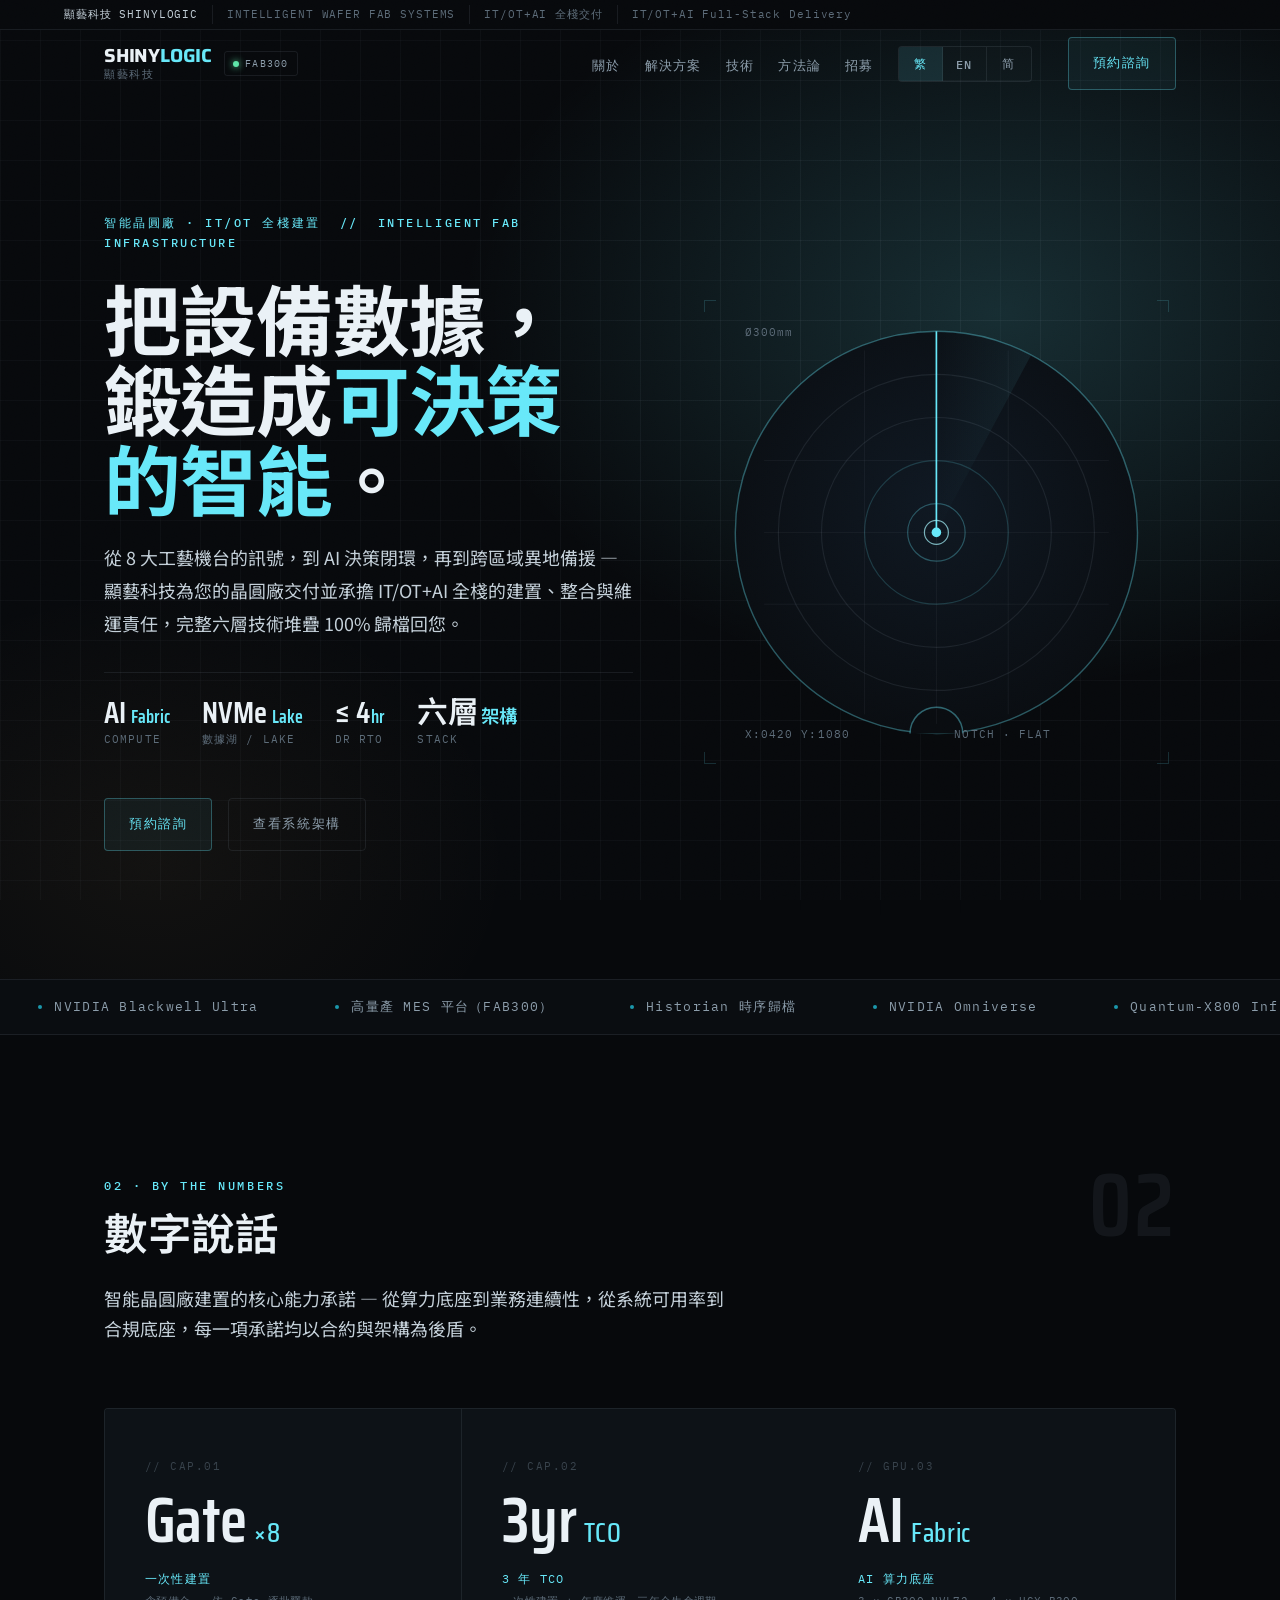
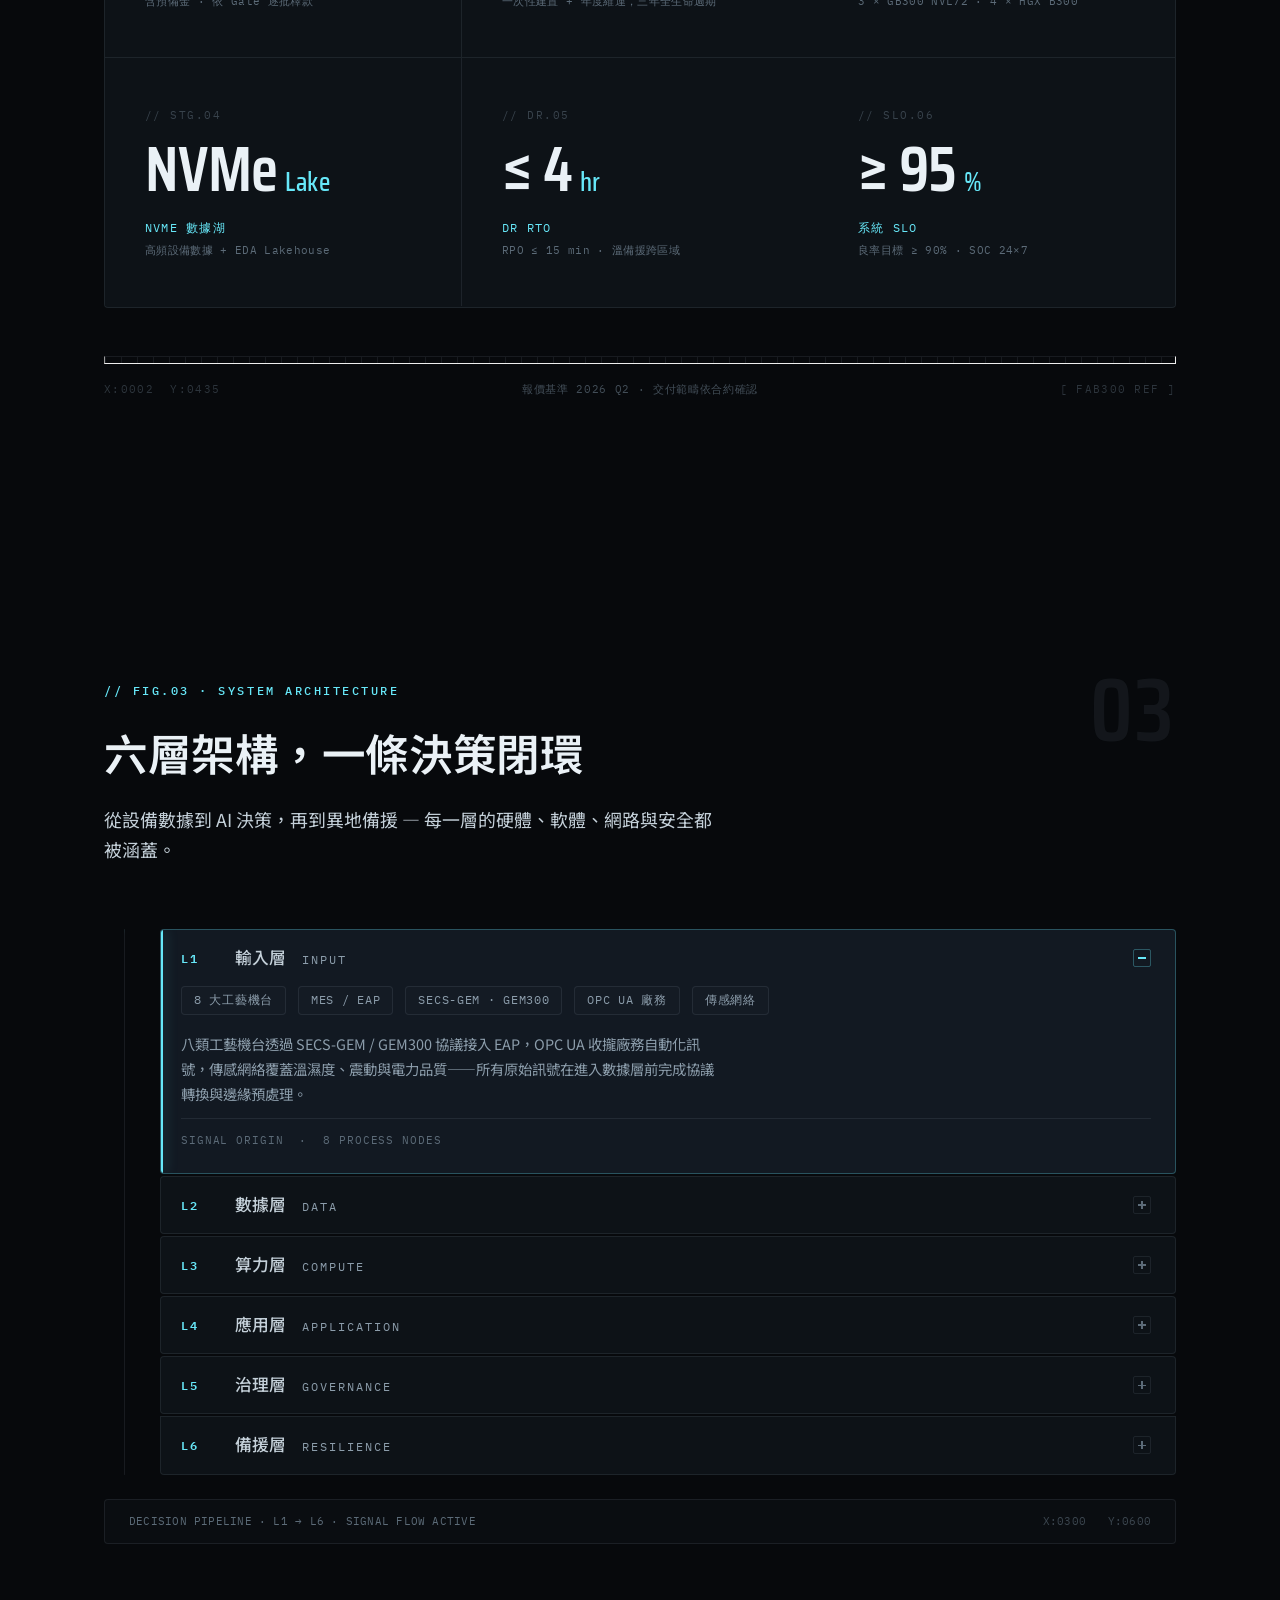
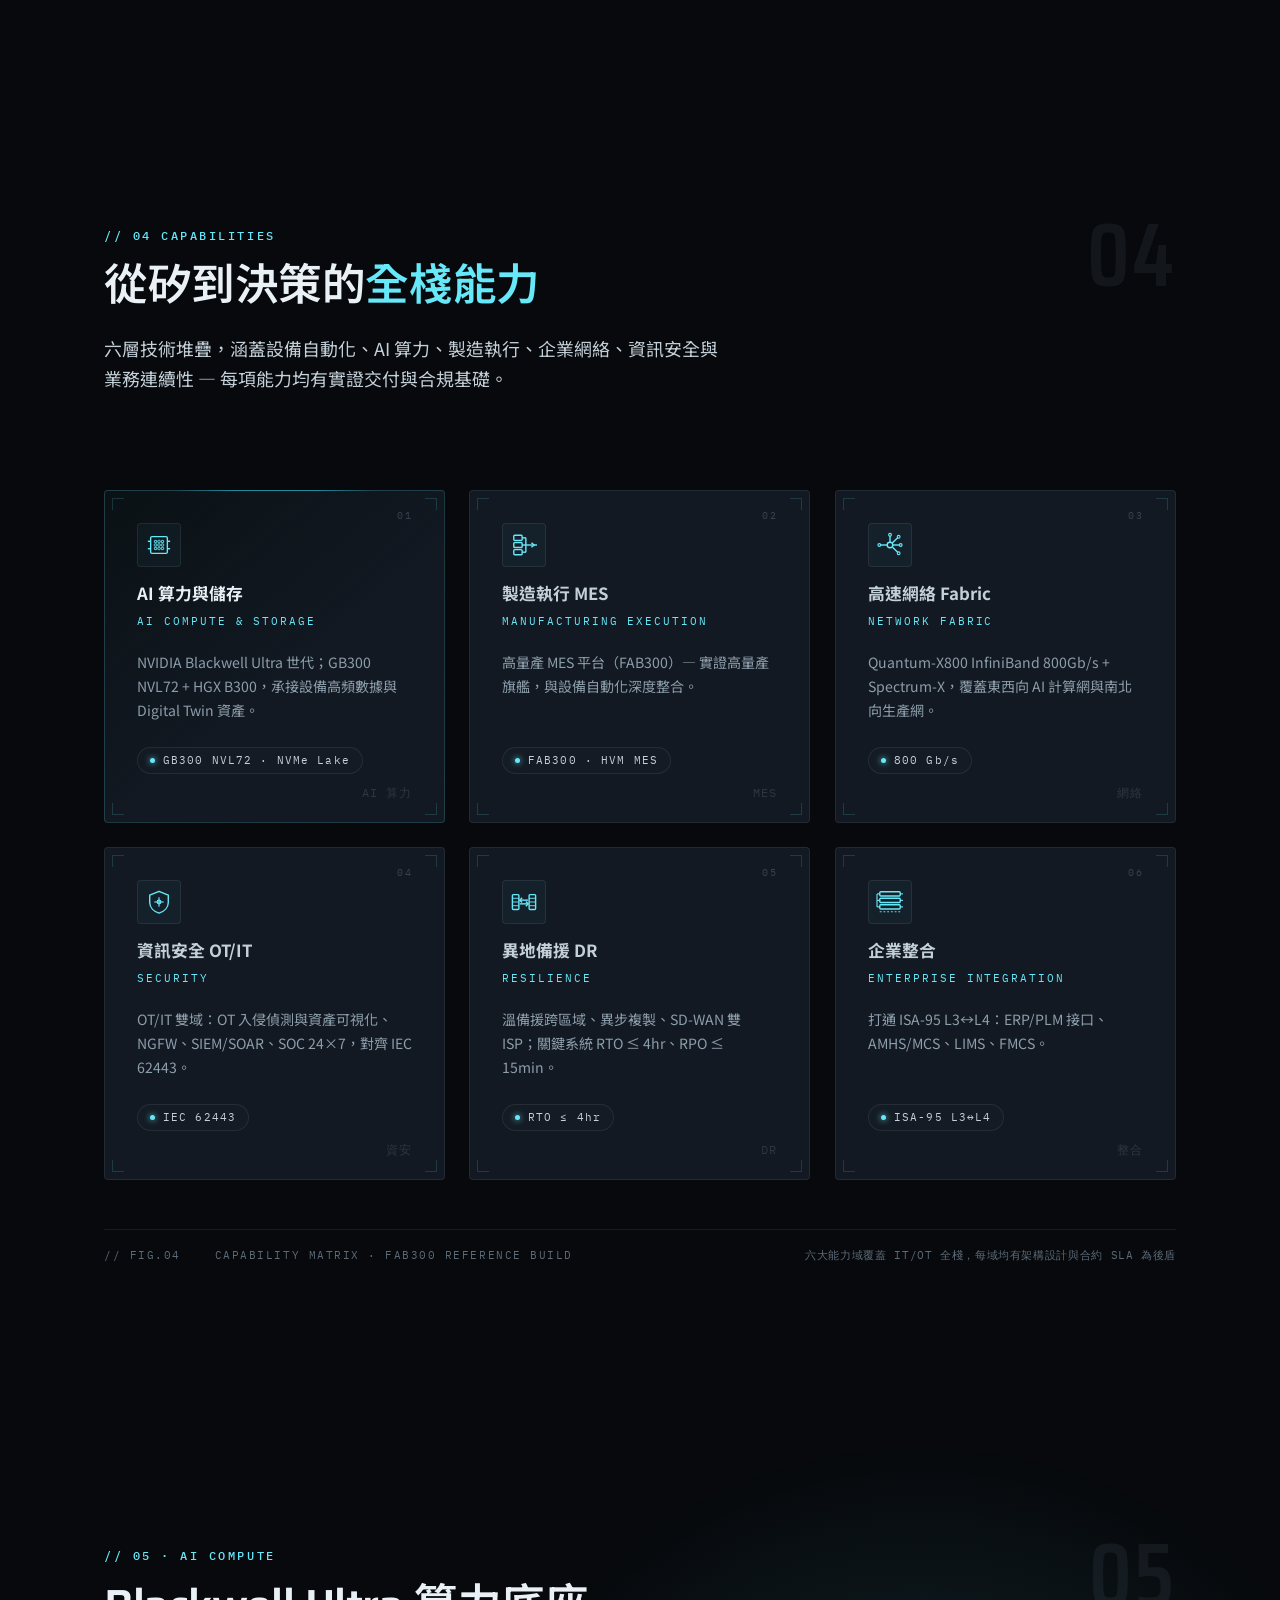
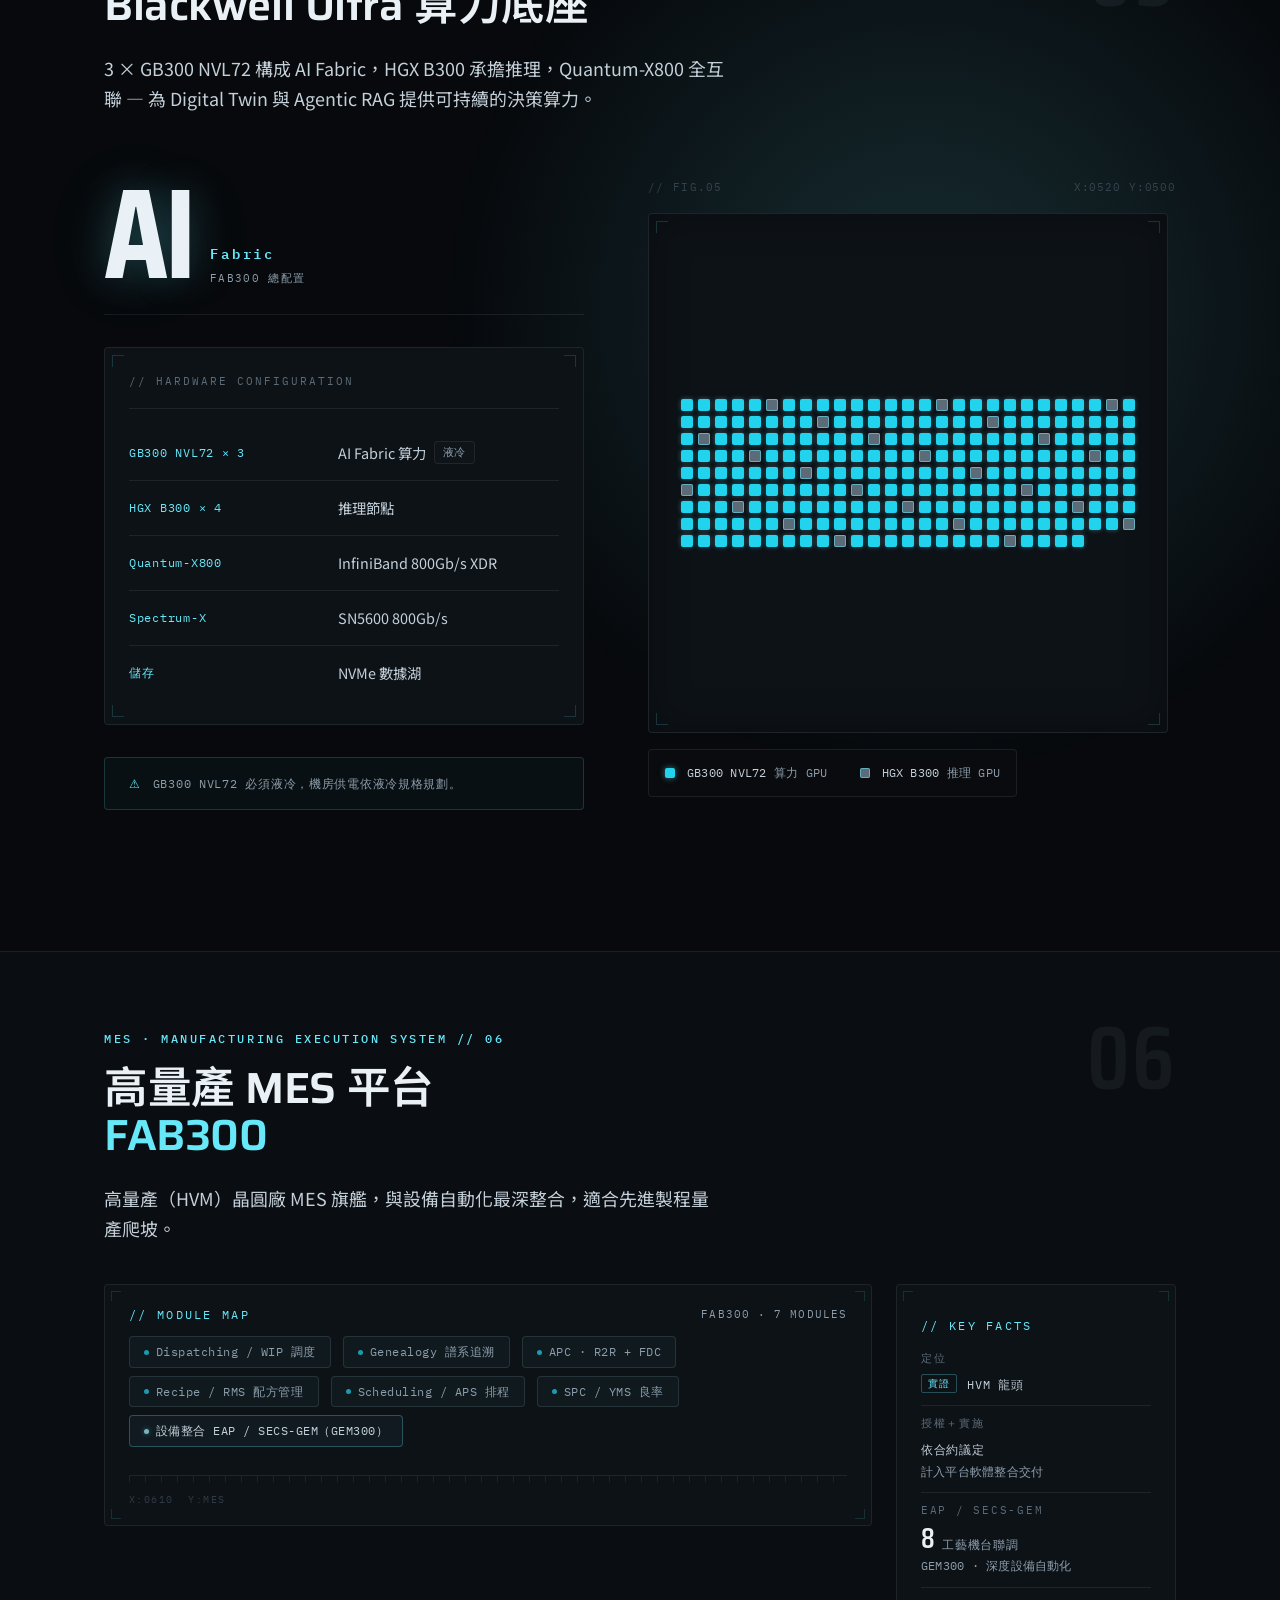
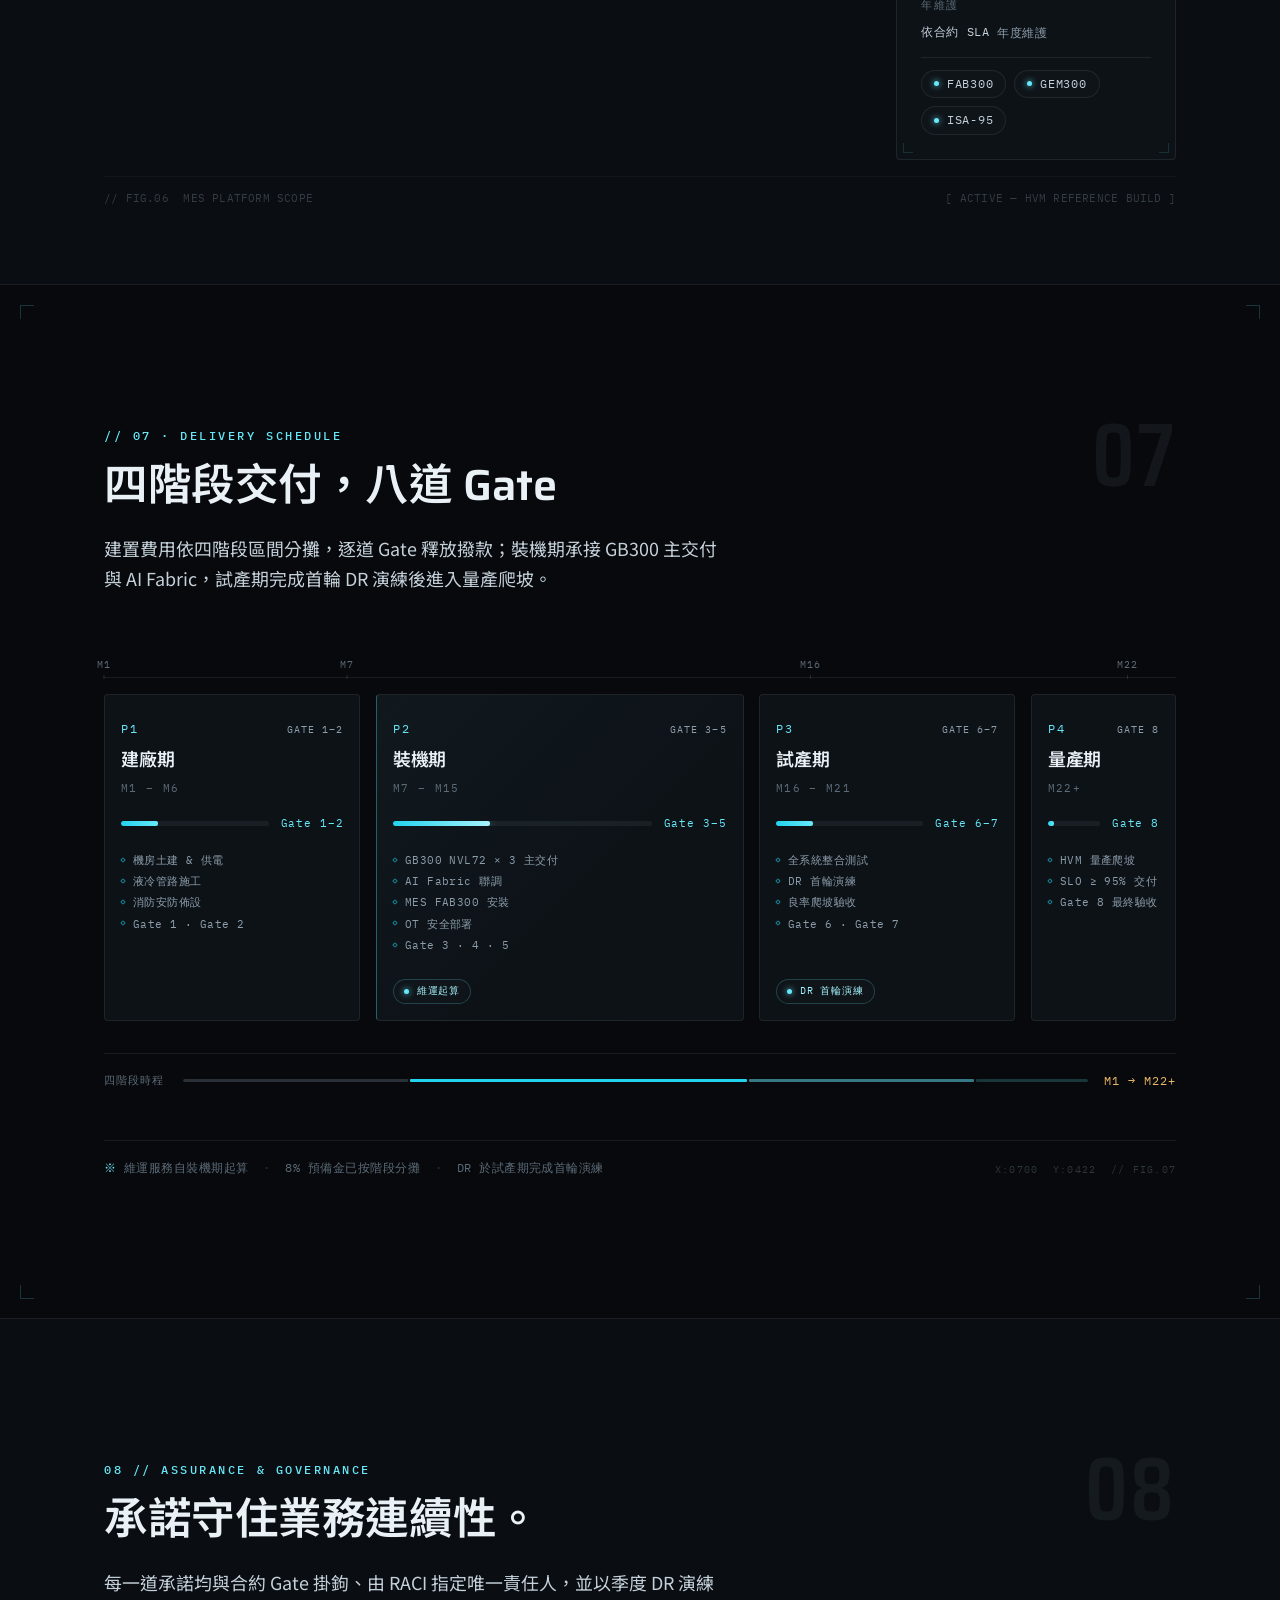
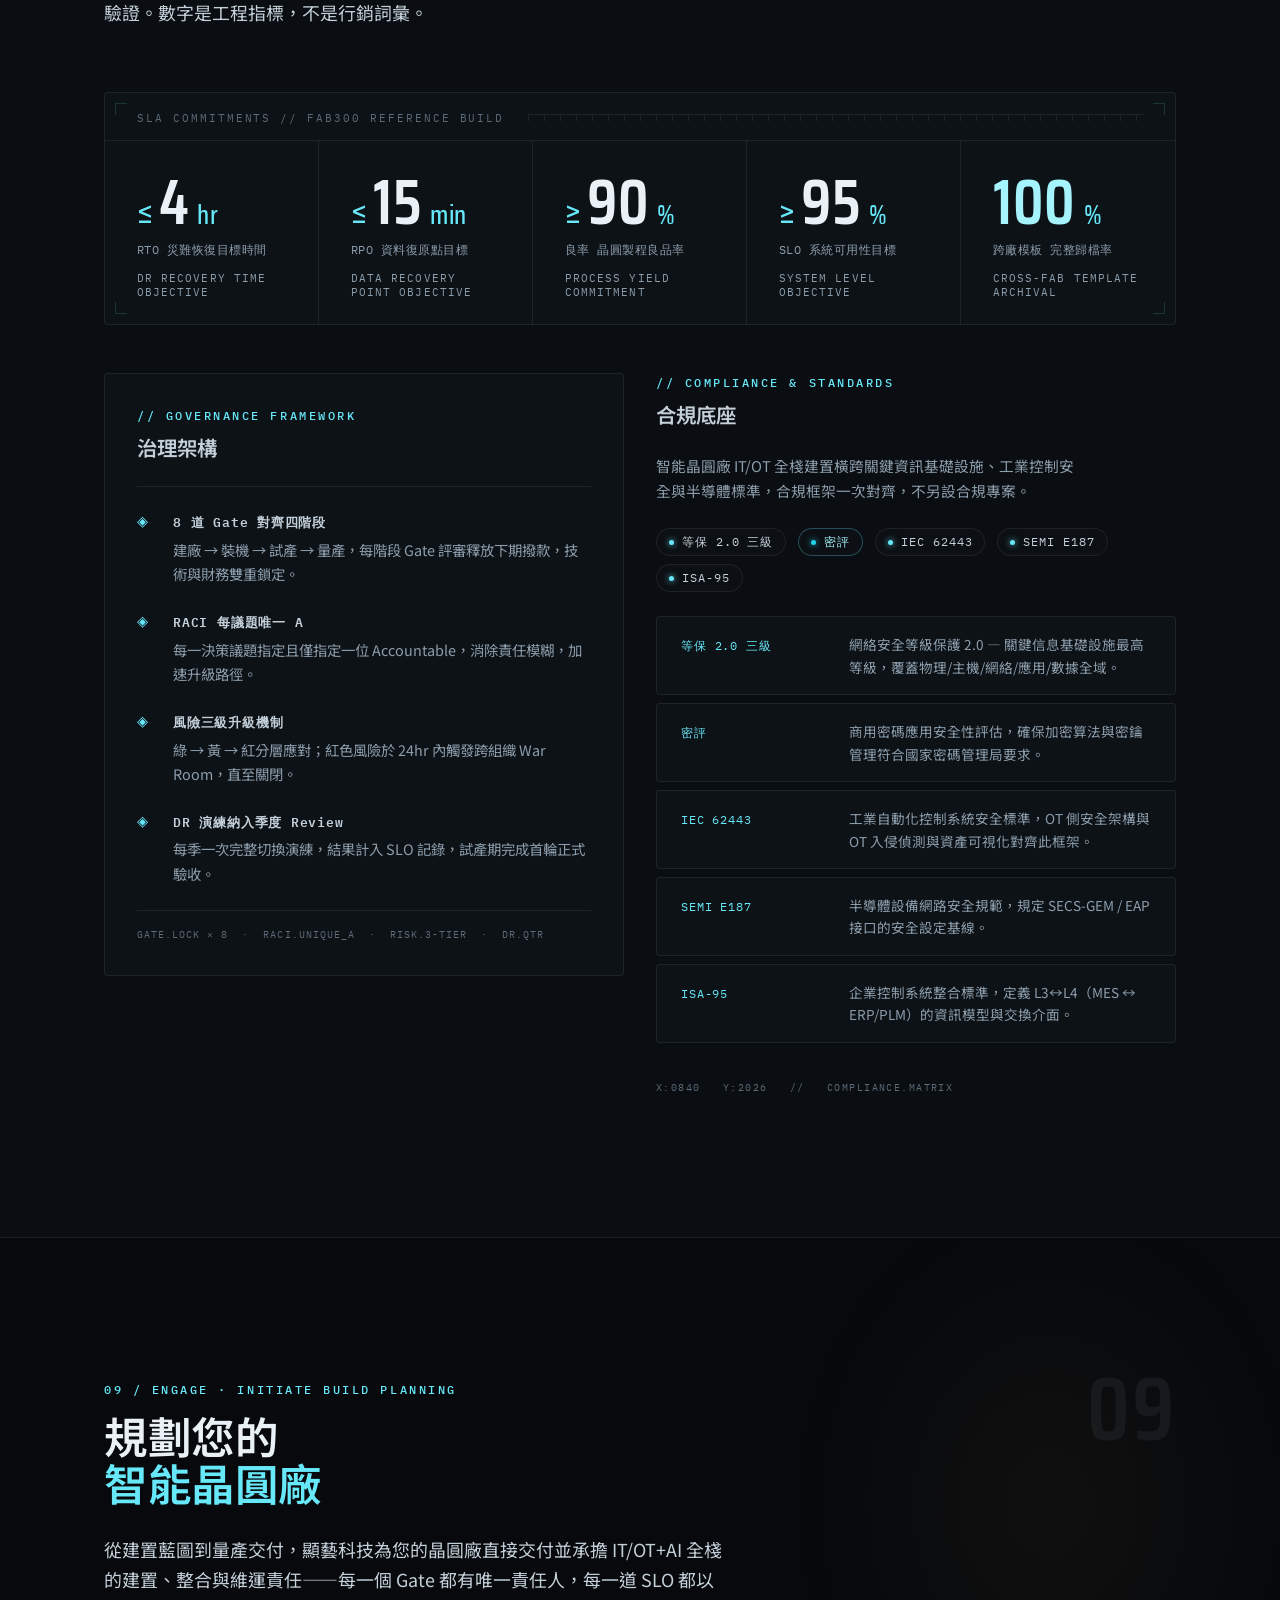
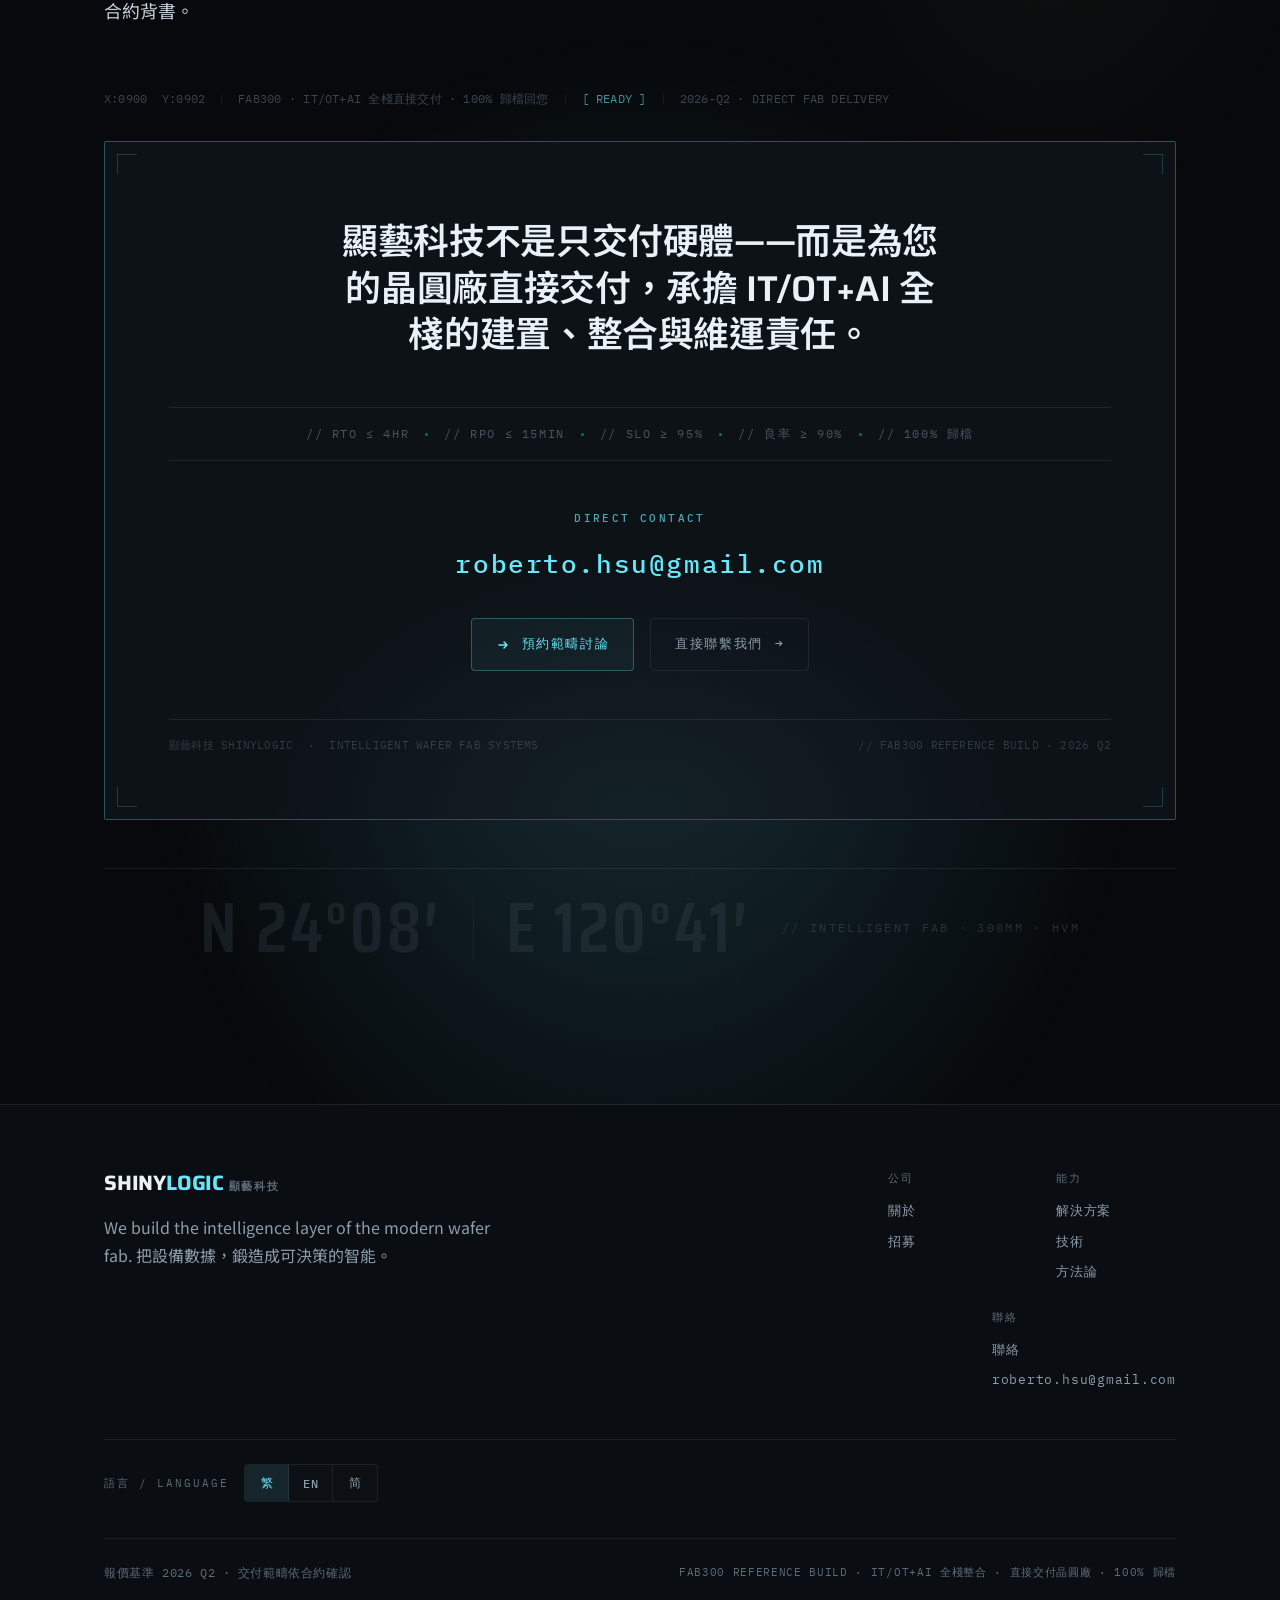
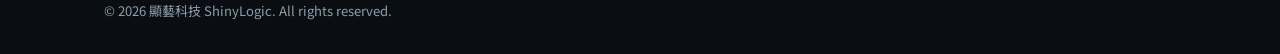
==== commit c0f2b38f: "Pivot to direct-to-fab: remove Partners page + delivery-partner CTA + white-label framing Founder re" ====
--- a/index.html
+++ b/index.html
@@ -4,7 +4,7 @@
   <meta charset="utf-8">
   <meta name="viewport" content="width=device-width, initial-scale=1">
   <title>顯藝科技 ShinyLogic — 智能晶圓廠 IT/OT 全棧建置</title>
-  <meta name="description" content="顯藝科技 ShinyLogic — 智能晶圓廠 IT/OT+AI 整合層分包商。在您的主約下，以範圍界定的 SLA 承擔 IT/OT+AI 整合層的交付責任，完整六層技術堆疊 100% 歸檔回您，您持有品牌與客戶關係。">
+  <meta name="description" content="顯藝科技 ShinyLogic — 為晶圓廠交付並承擔 IT/OT+AI 全棧的建置、整合與維運責任。完整六層技術堆疊，從設備數據到 AI 決策閉環，100% 歸檔回您。">
 
   <!-- theme + canonical -->
   <meta name="theme-color" content="#07090C">
@@ -17,8 +17,8 @@
   <!-- Open Graph -->
   <meta property="og:type" content="website">
   <meta property="og:site_name" content="顯藝科技 ShinyLogic">
-  <meta property="og:title" content="顯藝科技 ShinyLogic — 智能晶圓廠 IT/OT+AI 整合層分包商">
-  <meta property="og:description" content="顯藝科技 ShinyLogic — 在您的主約下，以範圍界定的 SLA 承擔 IT/OT+AI 整合層的交付責任。完整六層技術堆疊，100% 歸檔回您，您持有品牌與客戶關係。">
+  <meta property="og:title" content="顯藝科技 ShinyLogic — 智能晶圓廠 IT/OT+AI 全棧直接交付">
+  <meta property="og:description" content="顯藝科技 ShinyLogic — 為晶圓廠交付並承擔 IT/OT+AI 全棧的建置、整合與維運責任。完整六層技術堆疊，100% 歸檔回您。">
   <meta property="og:url" content="https://robertoshiu.github.io/shiny-logic/index.html">
   <meta property="og:image" content="https://robertoshiu.github.io/shiny-logic/og-image.png">
   <meta property="og:image:width" content="1200">
@@ -30,8 +30,8 @@
 
   <!-- Twitter -->
   <meta name="twitter:card" content="summary_large_image">
-  <meta name="twitter:title" content="顯藝科技 ShinyLogic — 智能晶圓廠 IT/OT+AI 整合層分包商">
-  <meta name="twitter:description" content="顯藝科技 ShinyLogic — 在您的主約下，以範圍界定的 SLA 承擔 IT/OT+AI 整合層的交付責任。完整六層技術堆疊，100% 歸檔回您，您持有品牌與客戶關係。">
+  <meta name="twitter:title" content="顯藝科技 ShinyLogic — 智能晶圓廠 IT/OT+AI 全棧直接交付">
+  <meta name="twitter:description" content="顯藝科技 ShinyLogic — 為晶圓廠交付並承擔 IT/OT+AI 全棧的建置、整合與維運責任。完整六層技術堆疊，100% 歸檔回您。">
   <meta name="twitter:image" content="https://robertoshiu.github.io/shiny-logic/og-image.png">
   <meta name="twitter:image:alt" content="顯藝科技 ShinyLogic — 智能晶圓廠 IT/OT 全棧系統整合商">
 
@@ -60,8 +60,8 @@
   <div class="statusbar mono" role="presentation">
     <span class="statusbar__item" data-i18n="common.brandFull">顯藝科技 SHINYLOGIC</span>
     <span class="statusbar__item" data-i18n="common.tagStrip">INTELLIGENT WAFER FAB SYSTEMS</span>
-    <span class="statusbar__item" data-i18n="common.fxLabel">IT/OT+AI 整合分包</span>
-    <span class="statusbar__item" data-i18n="common.unitLabel">IT/OT+AI Integration Layer</span>
+    <span class="statusbar__item" data-i18n="common.fxLabel">IT/OT+AI 全棧交付</span>
+    <span class="statusbar__item" data-i18n="common.unitLabel">IT/OT+AI Full-Stack Delivery</span>
   </div>
 
   <!-- nav -->
@@ -85,8 +85,6 @@
           <li><a class="nav__link" href="technology.html" data-i18n="nav.technology">技術</a></li>
           <!-- ACTIVE? case-studies (RETITLED 案例 → 方法論; href unchanged) -->
           <li><a class="nav__link" href="case-studies.html" data-i18n="nav.cases">方法論</a></li>
-          <!-- ACTIVE? partners -->
-          <li><a class="nav__link" href="partners.html" data-i18n="nav.partners">合作模式</a></li>
           <!-- ACTIVE? careers -->
           <li><a class="nav__link" href="careers.html" data-i18n="nav.careers">招募</a></li>
 
@@ -98,7 +96,7 @@
             </div>
           </li>
 
-          <li><a class="btn btn--primary nav__cta" href="contact.html" data-i18n="cta.plan">成為交付夥伴 <span class="btn__arrow" aria-hidden="true">→</span></a></li>
+          <li><a class="btn btn--primary nav__cta" href="contact.html" data-i18n="cta.plan">預約諮詢 <span class="btn__arrow" aria-hidden="true">→</span></a></li>
         </ul>
 
         <button class="nav__toggle" id="navToggle" aria-label="開啟選單" aria-expanded="false" aria-controls="navMobile" data-i18n-attr="aria-label:nav.menuOpen">
@@ -117,8 +115,6 @@
       <a href="technology.html" data-i18n="nav.technology">技術</a>
       <!-- ACTIVE? case-studies (RETITLED 案例 → 方法論; href unchanged) -->
       <a href="case-studies.html" data-i18n="nav.cases">方法論</a>
-      <!-- ACTIVE? partners -->
-      <a href="partners.html" data-i18n="nav.partners">合作模式</a>
       <!-- ACTIVE? careers -->
       <a href="careers.html" data-i18n="nav.careers">招募</a>
 
@@ -128,7 +124,7 @@
         <button type="button" class="langswitch__btn" data-lang="zh-Hans" aria-pressed="false" lang="zh-Hans">简</button>
       </div>
 
-      <a class="btn btn--primary" href="contact.html" data-i18n="cta.plan">成為交付夥伴 <span class="btn__arrow" aria-hidden="true">→</span></a>
+      <a class="btn btn--primary" href="contact.html" data-i18n="cta.plan">預約諮詢 <span class="btn__arrow" aria-hidden="true">→</span></a>
     </div>
   </header>
 
@@ -148,7 +144,7 @@
           </h1>
 
           <p class="hero__lede" data-rise style="animation-delay:.32s" data-i18n="home.heroLede">
-            從 8 大工藝機台的訊號，到 AI 決策閉環，再到跨區域異地備援 — 顯藝科技在您的主約下，以範圍界定的 SLA 承擔 IT/OT+AI 整合層的交付責任，完整六層技術堆疊 100% 歸檔回您。
+            從 8 大工藝機台的訊號，到 AI 決策閉環，再到跨區域異地備援 — 顯藝科技為您的晶圓廠交付並承擔 IT/OT+AI 全棧的建置、整合與維運責任，完整六層技術堆疊 100% 歸檔回您。
           </p>
 
           <div class="hero__metrics" data-rise style="animation-delay:.42s">
@@ -159,7 +155,7 @@
           </div>
 
           <div class="hero__cta" data-rise style="animation-delay:.5s">
-            <a class="btn btn--primary" href="contact.html" data-i18n="home.heroCtaPrimary">成為交付夥伴 <span class="btn__arrow" aria-hidden="true">→</span></a>
+            <a class="btn btn--primary" href="contact.html" data-i18n="home.heroCtaPrimary">預約諮詢 <span class="btn__arrow" aria-hidden="true">→</span></a>
             <a class="btn btn--ghost" href="#architecture" data-i18n="home.heroCtaGhost">查看系統架構 <span class="btn__arrow" aria-hidden="true">↓</span></a>
           </div>
         </div>
@@ -1567,7 +1563,7 @@
         <span class="kicker" data-i18n="home.contactKicker">09 / ENGAGE &nbsp;·&nbsp; INITIATE BUILD PLANNING</span>
         <h2 class="section-title" id="contact-title"><span data-i18n="home.contactTitle">規劃您的</span><br><span class="accent" data-i18n="home.contactTitleAccent">智能晶圓廠</span></h2>
         <p class="section-lede" data-i18n="home.contactLede">
-          從建置藍圖到量產交付，顯藝科技在您的主約下，以範圍界定的 SLA 承擔 IT/OT+AI 整合層的交付責任——
+          從建置藍圖到量產交付，顯藝科技為您的晶圓廠直接交付並承擔 IT/OT+AI 全棧的建置、整合與維運責任——
           每一個 Gate 都有唯一責任人，每一道 SLO 都以合約背書。
         </p>
       </div>
@@ -1578,11 +1574,11 @@
     <div class="s-contact__telemetry" aria-hidden="true">
       <span class="mono steel">X:0900&nbsp; Y:0902</span>
       <span class="s-contact__tel-div"></span>
-      <span class="mono steel">FAB300 · IT/OT+AI 整合分包 · 100% 歸檔回您</span>
+      <span class="mono steel">FAB300 · IT/OT+AI 全棧直接交付 · 100% 歸檔回您</span>
       <span class="s-contact__tel-div"></span>
       <span class="mono accent">[ READY ]</span>
       <span class="s-contact__tel-div"></span>
-      <span class="mono steel">2026-Q2 · DELIVERY PARTNER</span>
+      <span class="mono steel">2026-Q2 · DIRECT FAB DELIVERY</span>
     </div>
 
     <!-- main CTA panel — bordered, reticle marks, glow -->
@@ -1601,8 +1597,8 @@
         <!-- closing statement — the bold mission declaration -->
         <p class="s-contact__statement" data-i18n="home.contactStatement">
           顯藝科技不是只交付硬體——<br>
-          而是在您的主約下，以範圍界定的 SLA<br>
-          <span class="accent">承擔 IT/OT+AI 整合層的完整交付責任</span>。
+          而是為您的晶圓廠直接交付，<br>
+          <span class="accent">承擔 IT/OT+AI 全棧的建置、整合與維運責任</span>。
         </p>
 
         <!-- coordinate / spec strip inside panel -->
@@ -1641,7 +1637,7 @@
               <span data-i18n="home.contactBtnDownload">預約範疇討論</span>
             </a>
             <a href="mailto:roberto.hsu@gmail.com" class="btn btn--ghost">
-              <span data-i18n="home.contactBtnStart">成為交付夥伴</span>
+              <span data-i18n="home.contactBtnStart">直接聯繫我們</span>
               <span class="btn__arrow" aria-hidden="true">→</span>
             </a>
           </div>
@@ -1694,7 +1690,6 @@
             <a href="solutions.html" data-i18n="nav.solutions">解決方案</a>
             <a href="technology.html" data-i18n="nav.technology">技術</a>
             <a href="case-studies.html" data-i18n="nav.cases">方法論</a>
-            <a href="partners.html" data-i18n="nav.partners">合作模式</a>
           </div>
           <div class="footer__group">
             <span class="footer__group-title mono steel" data-i18n="foot.grpContact">聯絡</span>
@@ -1719,7 +1714,7 @@
           <p class="footer__tech mono" data-i18n="foot.tech">報價基準 2026 Q2 · 交付範疇依合約確認</p>
           <p class="footer__copy" data-i18n="foot.copy">© 2026 顯藝科技 ShinyLogic. All rights reserved.</p>
         </div>
-        <p class="footer__fine mono" data-i18n="foot.fine">FAB300 REFERENCE BUILD · IT/OT+AI 全棧整合 · 白標交付 · 100% 歸檔</p>
+        <p class="footer__fine mono" data-i18n="foot.fine">FAB300 REFERENCE BUILD · IT/OT+AI 全棧整合 · 直接交付晶圓廠 · 100% 歸檔</p>
       </div>
     </div>
   </footer>
--- a/styles.css
+++ b/styles.css
@@ -9364,590 +9364,6 @@
 }
 
 
-/* === stage2 partners === */
-/* ============================================================================
-   PAGE-SCOPED CSS — partners.html  (合作模式 / Partner Model)
-   Append to styles.css. ALL selectors prefixed .p-partners to avoid collisions.
-   Reuses shared tokens (--s-N, --ink-*, --line, --cyan, --gold, --radius,
-   --ease, --strip-h, --nav-h, --glow-cyan), shared components (.panel, .card,
-   .reticle/.tick, .reveal, .btn, .tag, .pill, .hairline, .mono/.fog/.accent/
-   .gold/.steel) and the shared `rise` keyframe + global .reveal stagger.
-   ============================================================================ */
-
-/* ----------------------------------------------------------------------------
-   PART·01 — PAGE HERO
-   ---------------------------------------------------------------------------- */
-.p-partners__hero {
-  position: relative;
-  padding-top: calc(var(--strip-h) + var(--nav-h) + clamp(56px, 9vw, 128px));
-  padding-bottom: clamp(72px, 10vw, 140px);
-  overflow: hidden;
-}
-
-.p-partners__hero-glow {
-  position: absolute;
-  inset: 0;
-  pointer-events: none;
-  z-index: 0;
-  background:
-    radial-gradient(55% 50% at 74% 36%, var(--glow-cyan), transparent 68%),
-    radial-gradient(34% 34% at 8% 84%, rgba(231, 181, 103, .045), transparent 70%);
-}
-
-.p-partners__hero-inner {
-  position: relative;
-  z-index: 2;
-  display: grid;
-  grid-template-columns: minmax(0, 1.1fr) minmax(0, .9fr);
-  align-items: center;
-  gap: clamp(32px, 5vw, 72px);
-}
-
-.p-partners__hero-kicker {
-  margin-bottom: var(--s-5);
-}
-
-.p-partners__hero-title {
-  font-family: var(--font-body);
-  font-weight: 700;
-  font-size: clamp(2.6rem, 6vw, 5.25rem);
-  line-height: 1.04;
-  letter-spacing: -.01em;
-  color: var(--text);
-  margin-bottom: var(--s-5);
-}
-
-.p-partners__hero-title .line {
-  display: block;
-}
-
-.p-partners__hero-lede {
-  font-size: clamp(1.05rem, 1.4vw, 1.2rem);
-  line-height: 1.85;
-  color: var(--mist);
-  max-width: 58ch;
-  margin-bottom: var(--s-6);
-}
-
-.p-partners__hero-metrics {
-  display: flex;
-  flex-wrap: wrap;
-  gap: var(--s-3) var(--s-7);
-  margin-bottom: var(--s-7);
-  padding-top: var(--s-5);
-  border-top: 1px solid var(--line);
-}
-
-.p-partners__hero-metric {
-  display: flex;
-  flex-direction: column;
-  gap: 3px;
-}
-
-.p-partners__hero-metric-n {
-  font-family: var(--font-cond);
-  font-weight: 600;
-  font-size: clamp(1.35rem, 2vw, 1.85rem);
-  color: var(--text);
-  line-height: 1;
-  letter-spacing: .01em;
-}
-
-.p-partners__hero-metric-l {
-  font-size: .7rem;
-  letter-spacing: .1em;
-  color: var(--steel);
-  text-transform: uppercase;
-}
-
-.p-partners__hero-cta {
-  display: flex;
-  flex-wrap: wrap;
-  gap: var(--s-4);
-}
-
-.p-partners__hero-diagram {
-  position: relative;
-  display: flex;
-  align-items: center;
-  justify-content: center;
-  padding: var(--s-5);
-  background: rgba(18, 25, 34, .7);
-  border: 1px solid var(--line);
-  border-radius: var(--radius);
-}
-
-.p-partners__hero-diagram svg {
-  width: 100%;
-  height: auto;
-  max-width: 440px;
-}
-
-/* hero stagger via the shared `rise` keyframe */
-.p-partners__hero [data-rise] {
-  opacity: 0;
-  transform: translateY(14px);
-  animation: rise .7s cubic-bezier(.2, .7, .2, 1) forwards;
-}
-
-/* ----------------------------------------------------------------------------
-   PART·02 — SCOPE BOUNDARY  (you own / we deliver)
-   ---------------------------------------------------------------------------- */
-.p-partners__scope-diagram {
-  display: grid;
-  grid-template-columns: 1fr auto 1fr;
-  align-items: stretch;
-  gap: clamp(16px, 2.5vw, 36px);
-}
-
-.p-partners__scope-box {
-  position: relative;
-  padding: clamp(20px, 3vw, 36px);
-  display: flex;
-  flex-direction: column;
-  gap: var(--s-4);
-}
-
-/* tick positions for the scope panels */
-.p-partners__scope-box > .tick--tl { top: 10px; left: 10px; }
-.p-partners__scope-box > .tick--tr { top: 10px; right: 10px; }
-.p-partners__scope-box > .tick--bl { bottom: 10px; left: 10px; }
-.p-partners__scope-box > .tick--br { bottom: 10px; right: 10px; }
-
-.p-partners__scope-box--own {
-  border-color: rgba(231, 181, 103, .26);
-  background:
-    linear-gradient(180deg, rgba(231, 181, 103, .05), transparent 60%),
-    var(--ink-800);
-}
-
-.p-partners__scope-box--deliver {
-  border-color: rgba(103, 232, 249, .26);
-  background:
-    linear-gradient(180deg, rgba(103, 232, 249, .05), transparent 60%),
-    var(--ink-800);
-}
-
-.p-partners__scope-box-head {
-  display: flex;
-  flex-direction: column;
-  gap: 4px;
-  padding-bottom: var(--s-4);
-  border-bottom: 1px solid var(--line);
-}
-
-.p-partners__scope-box-en {
-  font-size: .72rem;
-  letter-spacing: .22em;
-}
-
-.p-partners__scope-box-title {
-  font-family: var(--font-body);
-  font-weight: 700;
-  font-size: clamp(1.4rem, 2.4vw, 2rem);
-  color: var(--text);
-  line-height: 1.1;
-}
-
-.p-partners__scope-list {
-  list-style: none;
-  margin: 0;
-  padding: 0;
-  display: flex;
-  flex-direction: column;
-  gap: var(--s-3);
-}
-
-.p-partners__scope-list li {
-  position: relative;
-  padding-left: var(--s-5);
-  font-size: .98rem;
-  line-height: 1.7;
-  color: var(--mist);
-}
-
-.p-partners__scope-list li::before {
-  content: "";
-  position: absolute;
-  left: 0;
-  top: .62em;
-  width: 8px;
-  height: 8px;
-  border: 1px solid var(--gold);
-  transform: translateY(-50%);
-}
-
-.p-partners__scope-list--deliver li::before {
-  border-color: var(--cyan);
-}
-
-/* vertical boundary divider (becomes horizontal on stack) */
-.p-partners__scope-divider {
-  display: flex;
-  flex-direction: column;
-  align-items: center;
-  gap: var(--s-3);
-  padding: var(--s-3) 0;
-}
-
-.p-partners__scope-divider-line {
-  flex: 1;
-  width: 1px;
-  background: linear-gradient(180deg, transparent, var(--line-bright), transparent);
-}
-
-.p-partners__scope-divider-label {
-  writing-mode: vertical-rl;
-  font-size: .66rem;
-  letter-spacing: .24em;
-  color: var(--steel);
-  white-space: nowrap;
-  padding: var(--s-2) 0;
-}
-
-.p-partners__scope-foot {
-  margin-top: var(--s-6);
-  padding-top: var(--s-4);
-  border-top: 1px solid var(--line);
-}
-
-.p-partners__scope-foot .mono {
-  font-size: .72rem;
-  letter-spacing: .12em;
-}
-
-/* ----------------------------------------------------------------------------
-   PART·03 — PARTNER ECONOMICS  (3 cards)
-   ---------------------------------------------------------------------------- */
-.p-partners__econ {
-  position: relative;
-  overflow: hidden;
-}
-
-.p-partners__econ-glow {
-  position: absolute;
-  inset: 0;
-  pointer-events: none;
-  z-index: 0;
-  background: radial-gradient(40% 40% at 50% 0%, var(--glow-cyan), transparent 70%);
-}
-
-.p-partners__econ .wrap {
-  position: relative;
-  z-index: 1;
-}
-
-.p-partners__econ-grid {
-  display: grid;
-  grid-template-columns: repeat(3, 1fr);
-  gap: clamp(16px, 2.4vw, 28px);
-}
-
-.p-partners__econ-card {
-  position: relative;
-  display: flex;
-  flex-direction: column;
-  gap: var(--s-3);
-  padding: clamp(22px, 2.6vw, 32px);
-}
-
-.p-partners__econ-icon {
-  width: 44px;
-  height: 44px;
-  display: flex;
-  align-items: center;
-  justify-content: center;
-  border: 1px solid var(--line);
-  border-radius: var(--radius);
-  background: rgba(103, 232, 249, .04);
-  margin-bottom: var(--s-2);
-  transition: border-color .3s var(--ease);
-}
-
-.p-partners__econ-card:hover .p-partners__econ-icon {
-  border-color: var(--line-bright);
-}
-
-.p-partners__econ-name {
-  font-family: var(--font-body);
-  font-weight: 700;
-  font-size: clamp(1.2rem, 1.8vw, 1.45rem);
-  color: var(--text);
-  line-height: 1.2;
-}
-
-.p-partners__econ-en {
-  font-size: .68rem;
-  letter-spacing: .2em;
-}
-
-.p-partners__econ-card .hairline {
-  margin: var(--s-2) 0;
-}
-
-.p-partners__econ-text {
-  font-size: .98rem;
-  line-height: 1.78;
-  color: var(--fog);
-  flex: 1;
-}
-
-.p-partners__econ-tag {
-  margin-top: var(--s-3);
-}
-
-/* ----------------------------------------------------------------------------
-   PART·04 — DELIVERY RESPONSIBILITY
-   ---------------------------------------------------------------------------- */
-.p-partners__resp-statement {
-  position: relative;
-  padding: clamp(28px, 4vw, 56px);
-  margin-bottom: var(--s-7);
-  background:
-    radial-gradient(60% 80% at 50% 0%, rgba(103, 232, 249, .05), transparent 70%),
-    var(--ink-800);
-}
-
-.p-partners__resp-statement > .tick--tl { top: 12px; left: 12px; }
-.p-partners__resp-statement > .tick--tr { top: 12px; right: 12px; }
-.p-partners__resp-statement > .tick--bl { bottom: 12px; left: 12px; }
-.p-partners__resp-statement > .tick--br { bottom: 12px; right: 12px; }
-
-.p-partners__resp-statement-text {
-  font-family: var(--font-body);
-  font-weight: 500;
-  font-size: clamp(1.25rem, 2.4vw, 1.85rem);
-  line-height: 1.6;
-  color: var(--mist);
-  max-width: 60ch;
-  margin: 0;
-}
-
-.p-partners__resp-cols {
-  display: grid;
-  grid-template-columns: 1fr 1fr;
-  gap: clamp(16px, 2.4vw, 28px);
-}
-
-.p-partners__resp-col {
-  padding: clamp(22px, 2.8vw, 36px);
-}
-
-.p-partners__resp-col-head {
-  font-family: var(--font-body);
-  font-weight: 700;
-  font-size: clamp(1.15rem, 1.8vw, 1.4rem);
-  line-height: 1.2;
-  margin-bottom: var(--s-4);
-  padding-bottom: var(--s-3);
-  border-bottom: 1px solid var(--line);
-}
-
-.p-partners__resp-col-list {
-  list-style: none;
-  margin: 0;
-  padding: 0;
-  display: flex;
-  flex-direction: column;
-  gap: var(--s-3);
-}
-
-.p-partners__resp-col-list li {
-  position: relative;
-  padding-left: var(--s-5);
-  font-size: .98rem;
-  line-height: 1.7;
-  color: var(--mist);
-}
-
-.p-partners__resp-col-list li::before {
-  content: "//";
-  position: absolute;
-  left: 0;
-  top: 0;
-  font-family: var(--font-mono);
-  font-size: .82rem;
-  color: var(--steel);
-}
-
-/* ----------------------------------------------------------------------------
-   PART·05 — ENGAGEMENT MODEL  (4-step flow)
-   ---------------------------------------------------------------------------- */
-.p-partners__flow-track {
-  list-style: none;
-  margin: 0;
-  padding: 0;
-  display: grid;
-  grid-template-columns: repeat(4, 1fr);
-  gap: clamp(14px, 2vw, 24px);
-  counter-reset: flow;
-}
-
-.p-partners__flow-step {
-  position: relative;
-  display: flex;
-  flex-direction: column;
-  gap: var(--s-4);
-}
-
-/* connector line between steps (desktop) */
-.p-partners__flow-step::after {
-  content: "";
-  position: absolute;
-  top: 18px;
-  left: calc(50% + 26px);
-  right: calc(-50% + 18px);
-  height: 1px;
-  background: linear-gradient(90deg, var(--line-bright), var(--line));
-  z-index: 0;
-}
-
-.p-partners__flow-step:last-child::after {
-  display: none;
-}
-
-.p-partners__flow-node {
-  position: relative;
-  z-index: 1;
-  width: 38px;
-  height: 38px;
-  display: flex;
-  align-items: center;
-  justify-content: center;
-  border: 1px solid var(--line-bright);
-  border-radius: 50%;
-  background: var(--ink-900);
-  color: var(--cyan);
-  font-size: .82rem;
-  font-weight: 600;
-  letter-spacing: .08em;
-}
-
-.p-partners__flow-node--end {
-  border-color: var(--gold);
-  color: var(--gold);
-}
-
-.p-partners__flow-card {
-  display: flex;
-  flex-direction: column;
-  gap: var(--s-2);
-  padding: clamp(18px, 2.2vw, 26px);
-  flex: 1;
-}
-
-.p-partners__flow-en {
-  font-size: .64rem;
-  letter-spacing: .18em;
-}
-
-.p-partners__flow-name {
-  font-family: var(--font-body);
-  font-weight: 700;
-  font-size: clamp(1.05rem, 1.5vw, 1.25rem);
-  color: var(--text);
-  line-height: 1.25;
-}
-
-.p-partners__flow-text {
-  font-size: .92rem;
-  line-height: 1.72;
-}
-
-/* ----------------------------------------------------------------------------
-   PART·06 — CLOSING CTA  (mirrors home #contact visual language)
-   ---------------------------------------------------------------------------- */
-.p-partners__cta-panel {
-  position: relative;
-  overflow: hidden;
-  padding: clamp(36px, 6vw, 88px);
-}
-
-.p-partners__cta-panel > .tick--tl { top: 14px; left: 14px; }
-.p-partners__cta-panel > .tick--tr { top: 14px; right: 14px; }
-.p-partners__cta-panel > .tick--bl { bottom: 14px; left: 14px; }
-.p-partners__cta-panel > .tick--br { bottom: 14px; right: 14px; }
-
-.p-partners__cta-glow {
-  position: absolute;
-  inset: 0;
-  pointer-events: none;
-  z-index: 0;
-  background:
-    radial-gradient(50% 60% at 30% 50%, var(--glow-cyan), transparent 70%),
-    radial-gradient(35% 45% at 90% 30%, rgba(231, 181, 103, .05), transparent 70%);
-}
-
-.p-partners__cta-content {
-  position: relative;
-  z-index: 1;
-  max-width: 64ch;
-}
-
-.p-partners__cta-coord {
-  font-size: .68rem;
-  letter-spacing: .16em;
-  margin-bottom: var(--s-4);
-}
-
-.p-partners__cta-kicker {
-  margin-bottom: var(--s-4);
-}
-
-.p-partners__cta-title {
-  font-family: var(--font-body);
-  font-weight: 700;
-  font-size: clamp(1.9rem, 3.4vw, 3rem);
-  line-height: 1.15;
-  color: var(--text);
-  margin-bottom: var(--s-4);
-}
-
-.p-partners__cta-text {
-  font-size: clamp(1rem, 1.3vw, 1.12rem);
-  line-height: 1.8;
-  color: var(--mist);
-  margin-bottom: var(--s-6);
-}
-
-.p-partners__cta-actions {
-  display: flex;
-  flex-wrap: wrap;
-  gap: var(--s-4);
-}
-
-/* ----------------------------------------------------------------------------
-   RESPONSIVE
-   ---------------------------------------------------------------------------- */
-@media (max-width: 1024px) {
-  .p-partners__econ-grid { grid-template-columns: 1fr; }
-  .p-partners__flow-track { grid-template-columns: 1fr 1fr; }
-  .p-partners__flow-step:nth-child(2)::after { display: none; }
-}
-
-@media (max-width: 768px) {
-  .p-partners__hero-inner { grid-template-columns: 1fr; }
-  .p-partners__hero-diagram { order: -1; max-width: 460px; }
-
-  /* scope diagram → vertical stack with a horizontal boundary */
-  .p-partners__scope-diagram { grid-template-columns: 1fr; }
-  .p-partners__scope-divider { flex-direction: row; padding: var(--s-2) 0; }
-  .p-partners__scope-divider-line { width: auto; height: 1px; flex: 1;
-    background: linear-gradient(90deg, transparent, var(--line-bright), transparent); }
-  .p-partners__scope-divider-label { writing-mode: horizontal-tb; padding: 0 var(--s-2); }
-
-  .p-partners__resp-cols { grid-template-columns: 1fr; }
-}
-
-@media (max-width: 560px) {
-  .p-partners__flow-track { grid-template-columns: 1fr; }
-  .p-partners__flow-step::after { display: none; }
-  .p-partners__hero-metrics { gap: var(--s-3) var(--s-5); }
-}
-
-/* respect reduced motion — shared rule disables .reveal/.rise globally;
-   nothing page-specific to animate beyond those hooks. */
-
 
 /* === stage2 solutions === */
 /* =========================================================================
@@ -10212,3 +9628,11 @@
   }
 }
 
+
+/* =============================================================
+   home.css — page-scoped overrides for .p-home
+   (appended from build-css/home.css, Stage-2 pivot)
+   ============================================================= */
+/* home.css — page-scoped overrides for index.html (.p-home)
+   No additional overrides required for the direct-to-fab pivot.
+   All layout, typography, and colour rules remain in styles.css. */
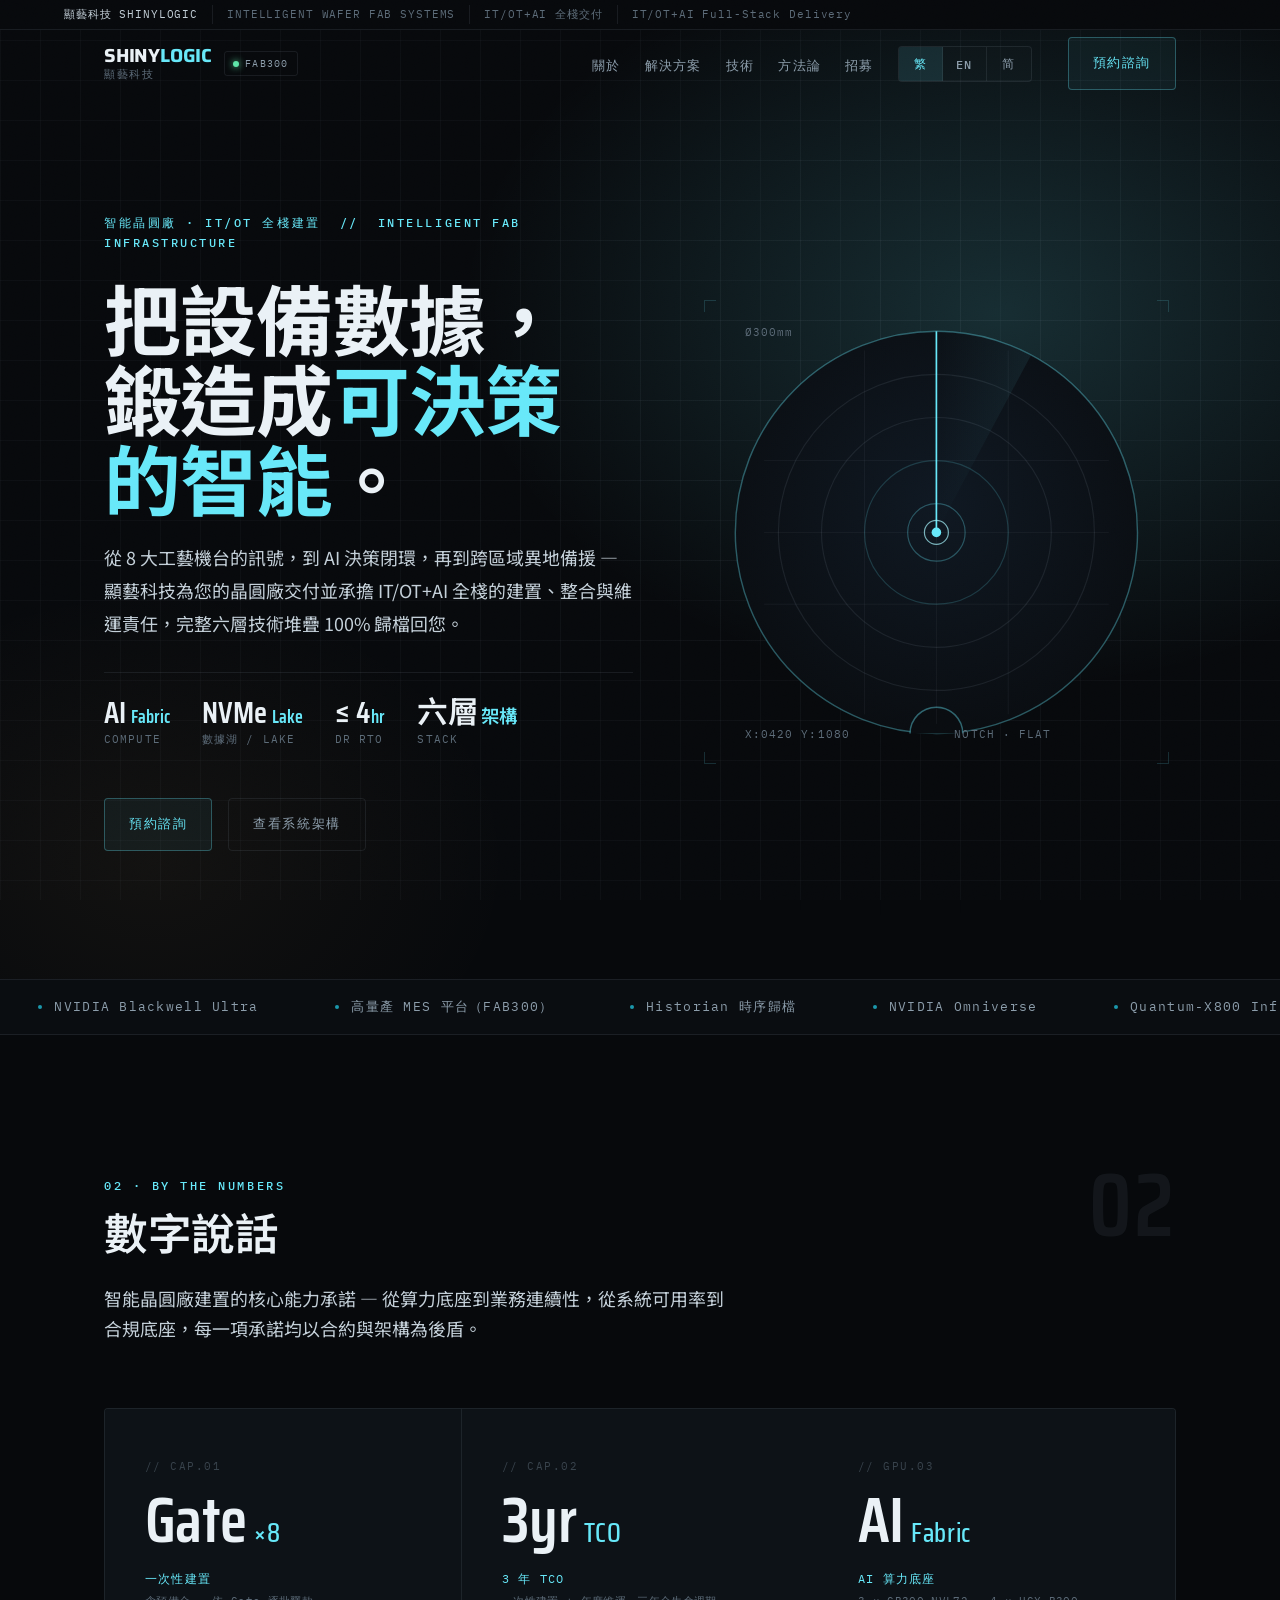
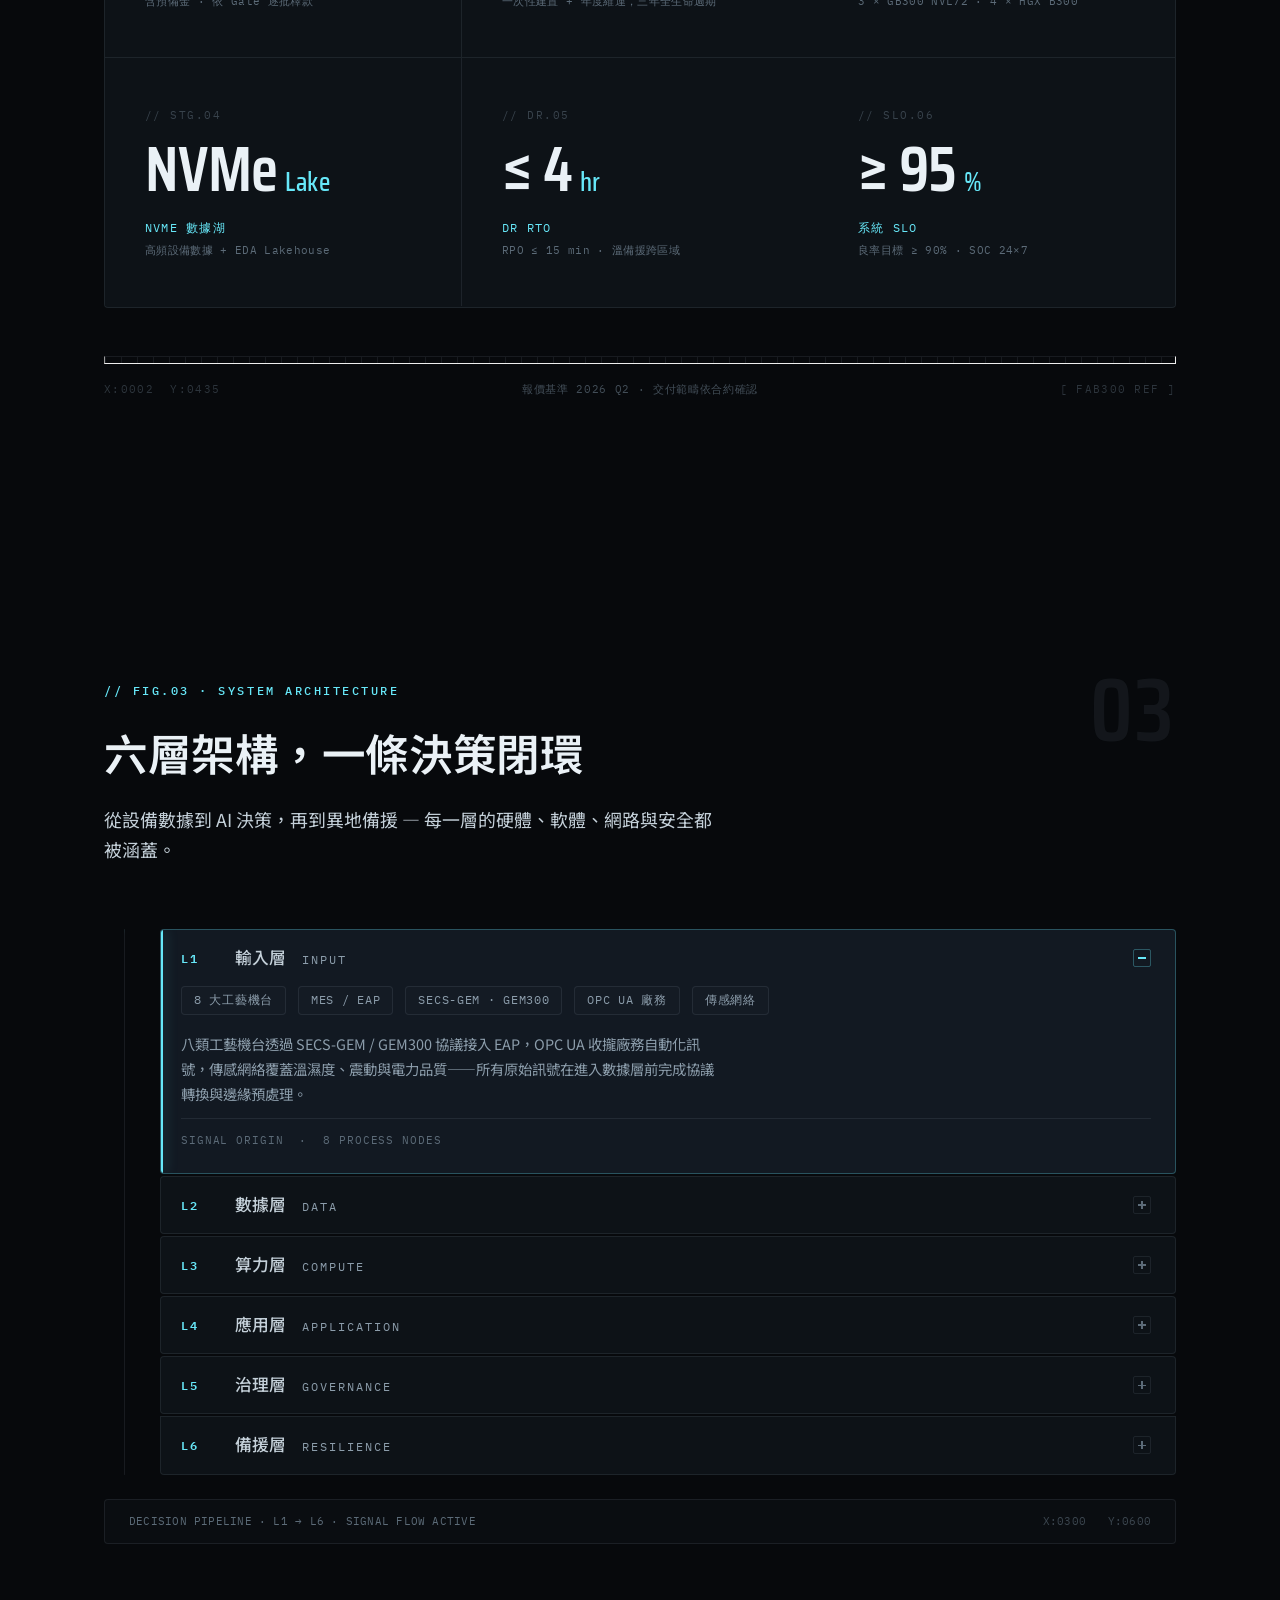
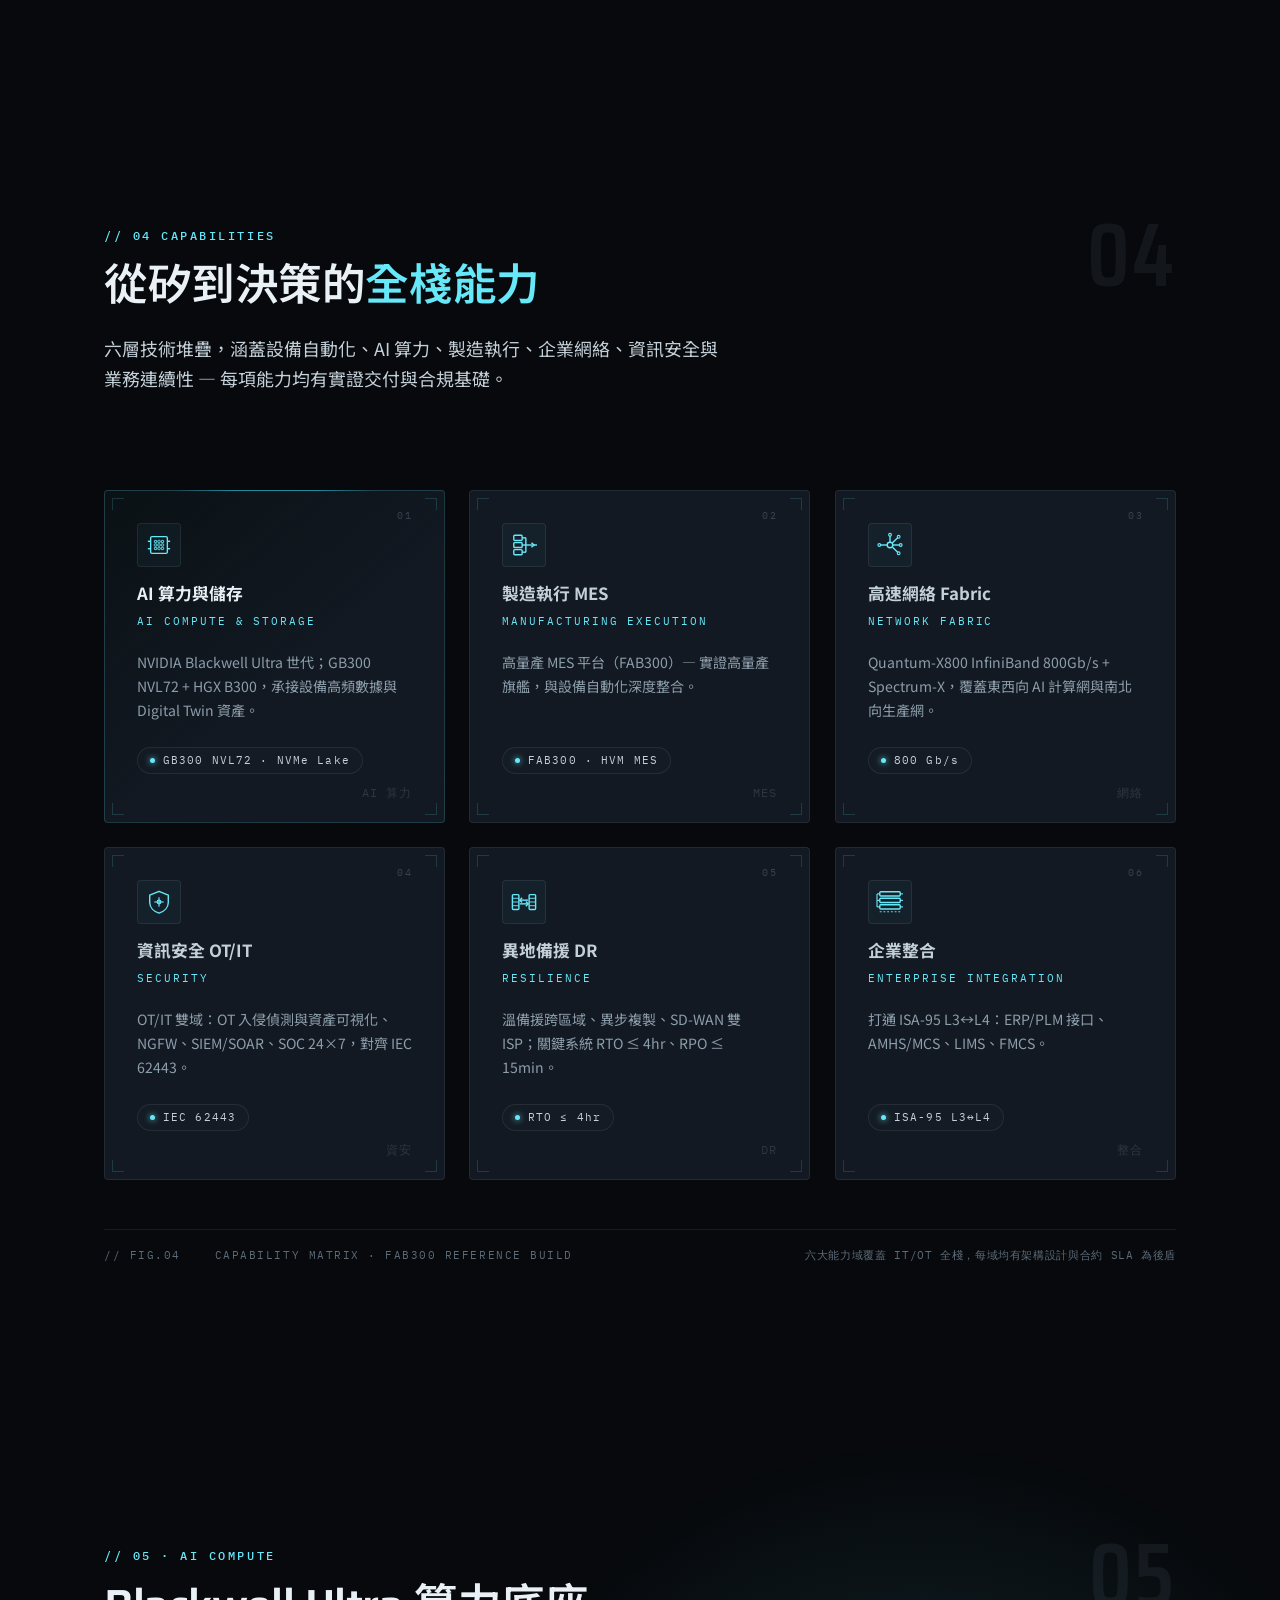
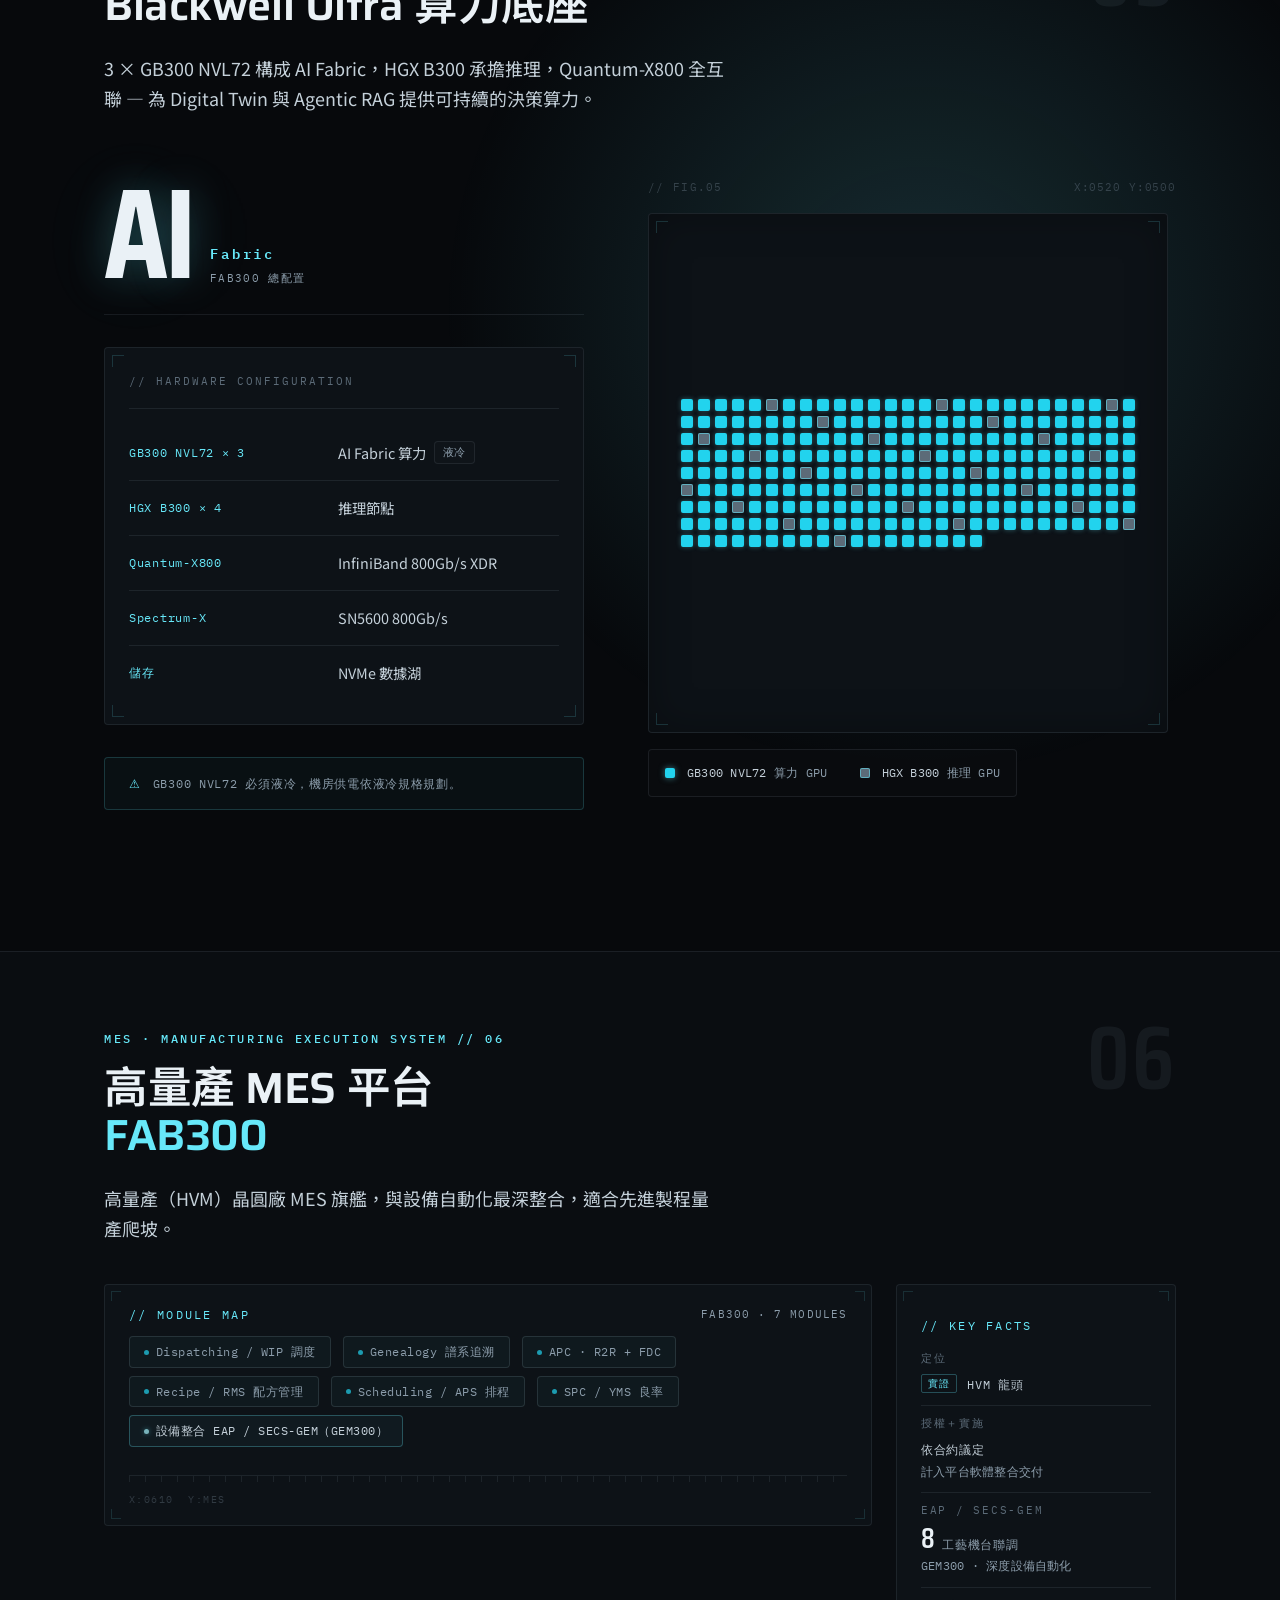
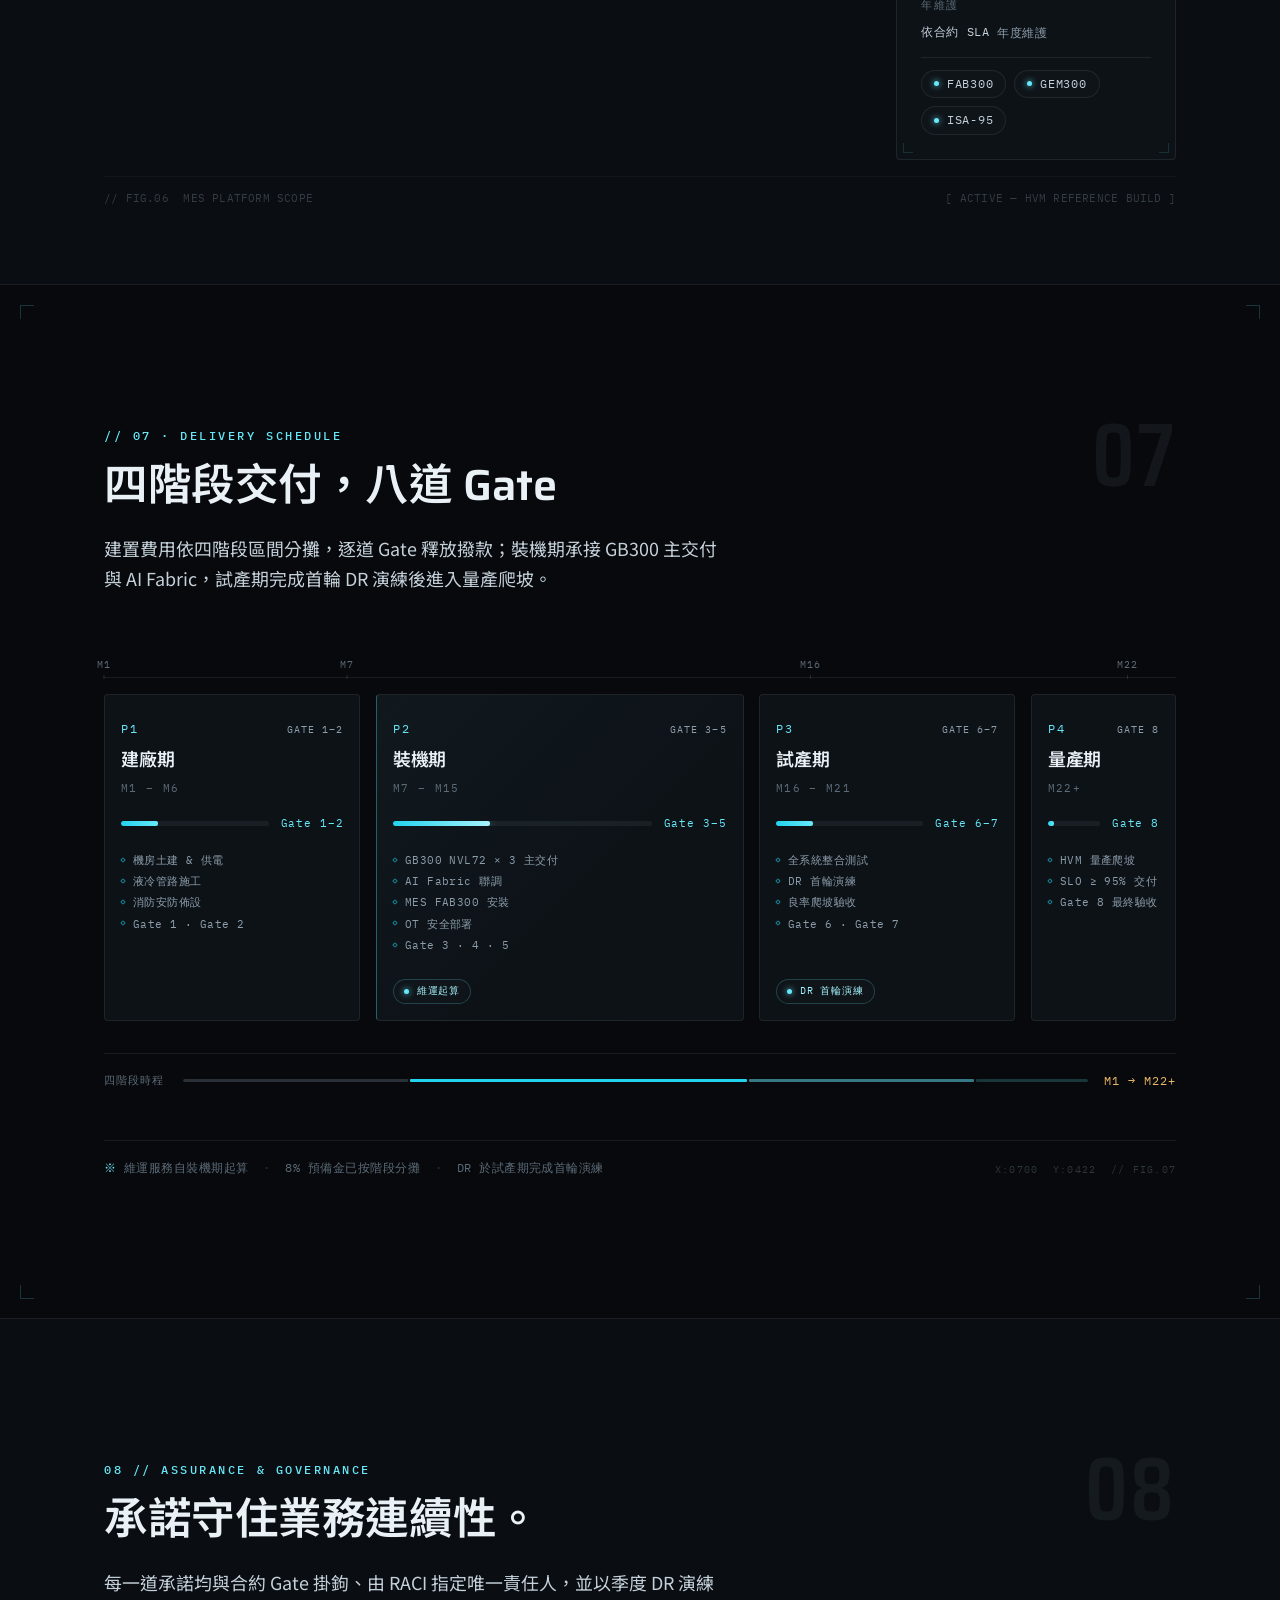
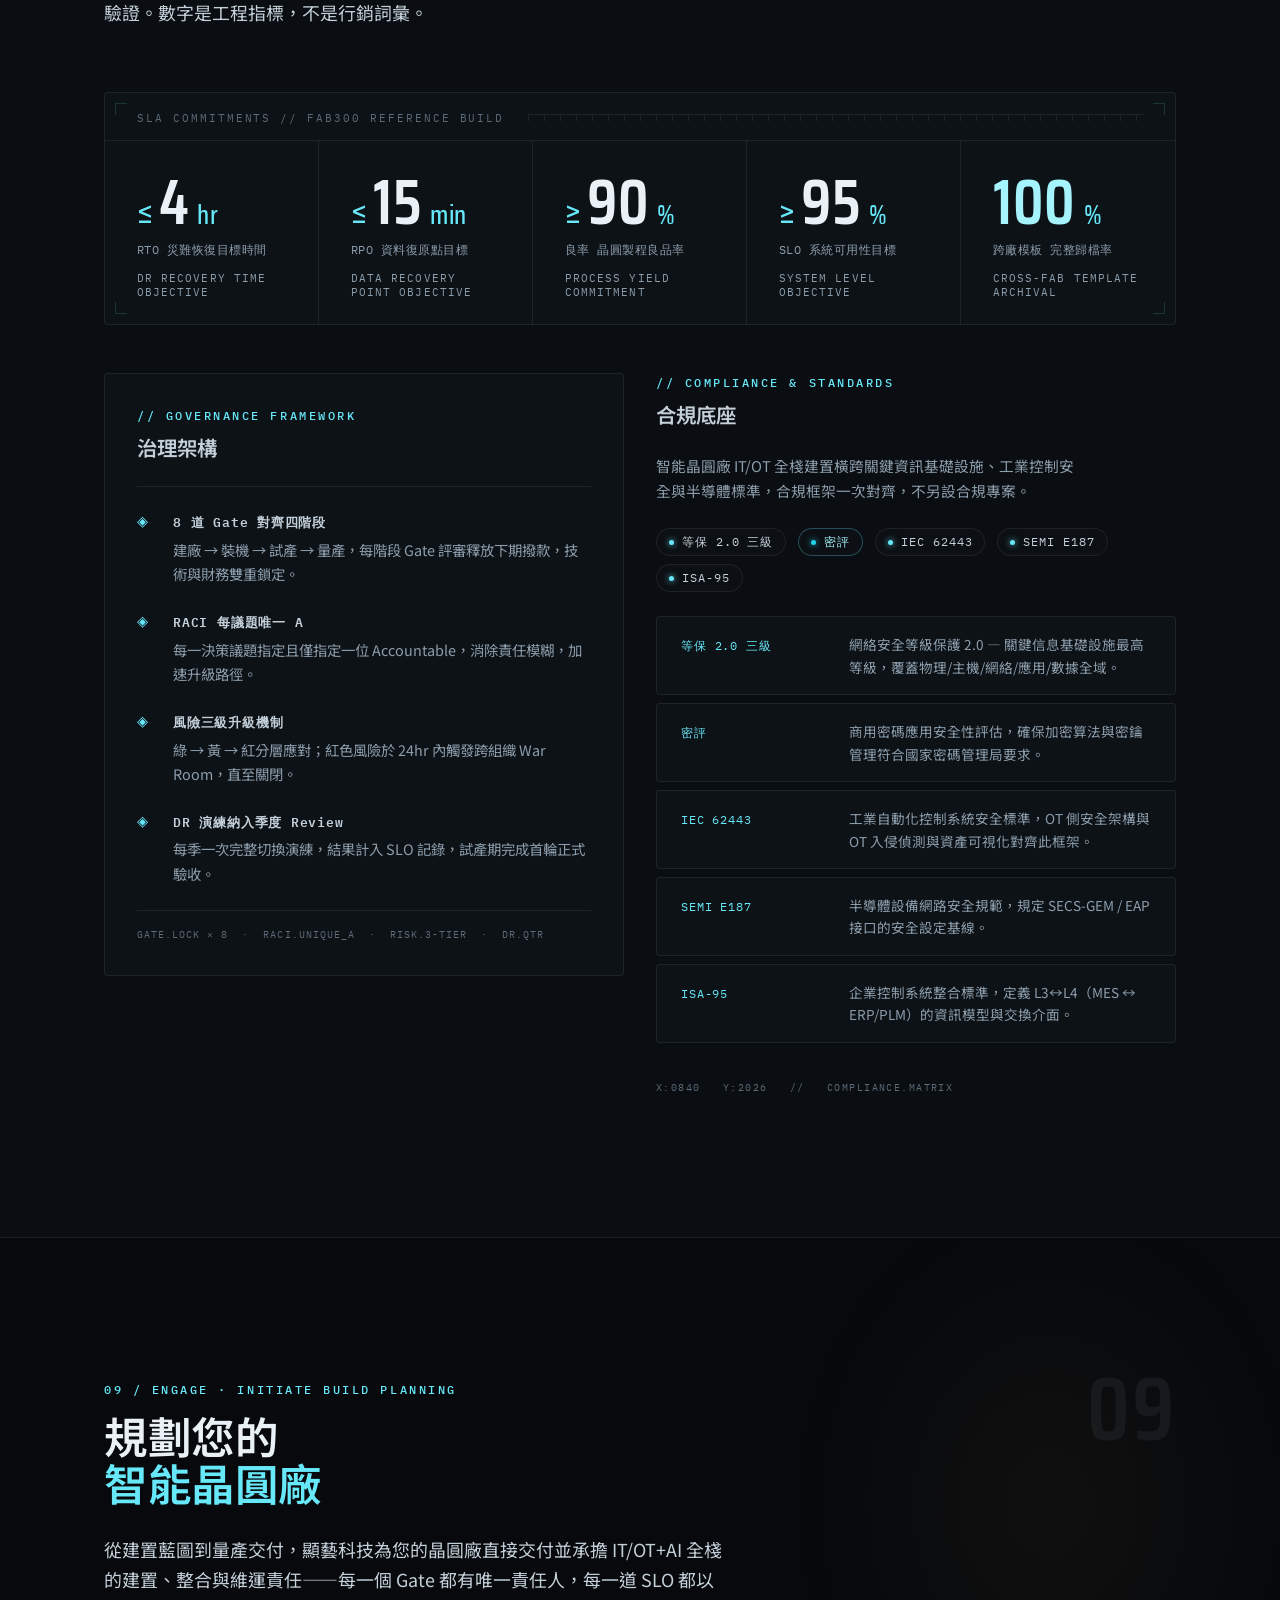
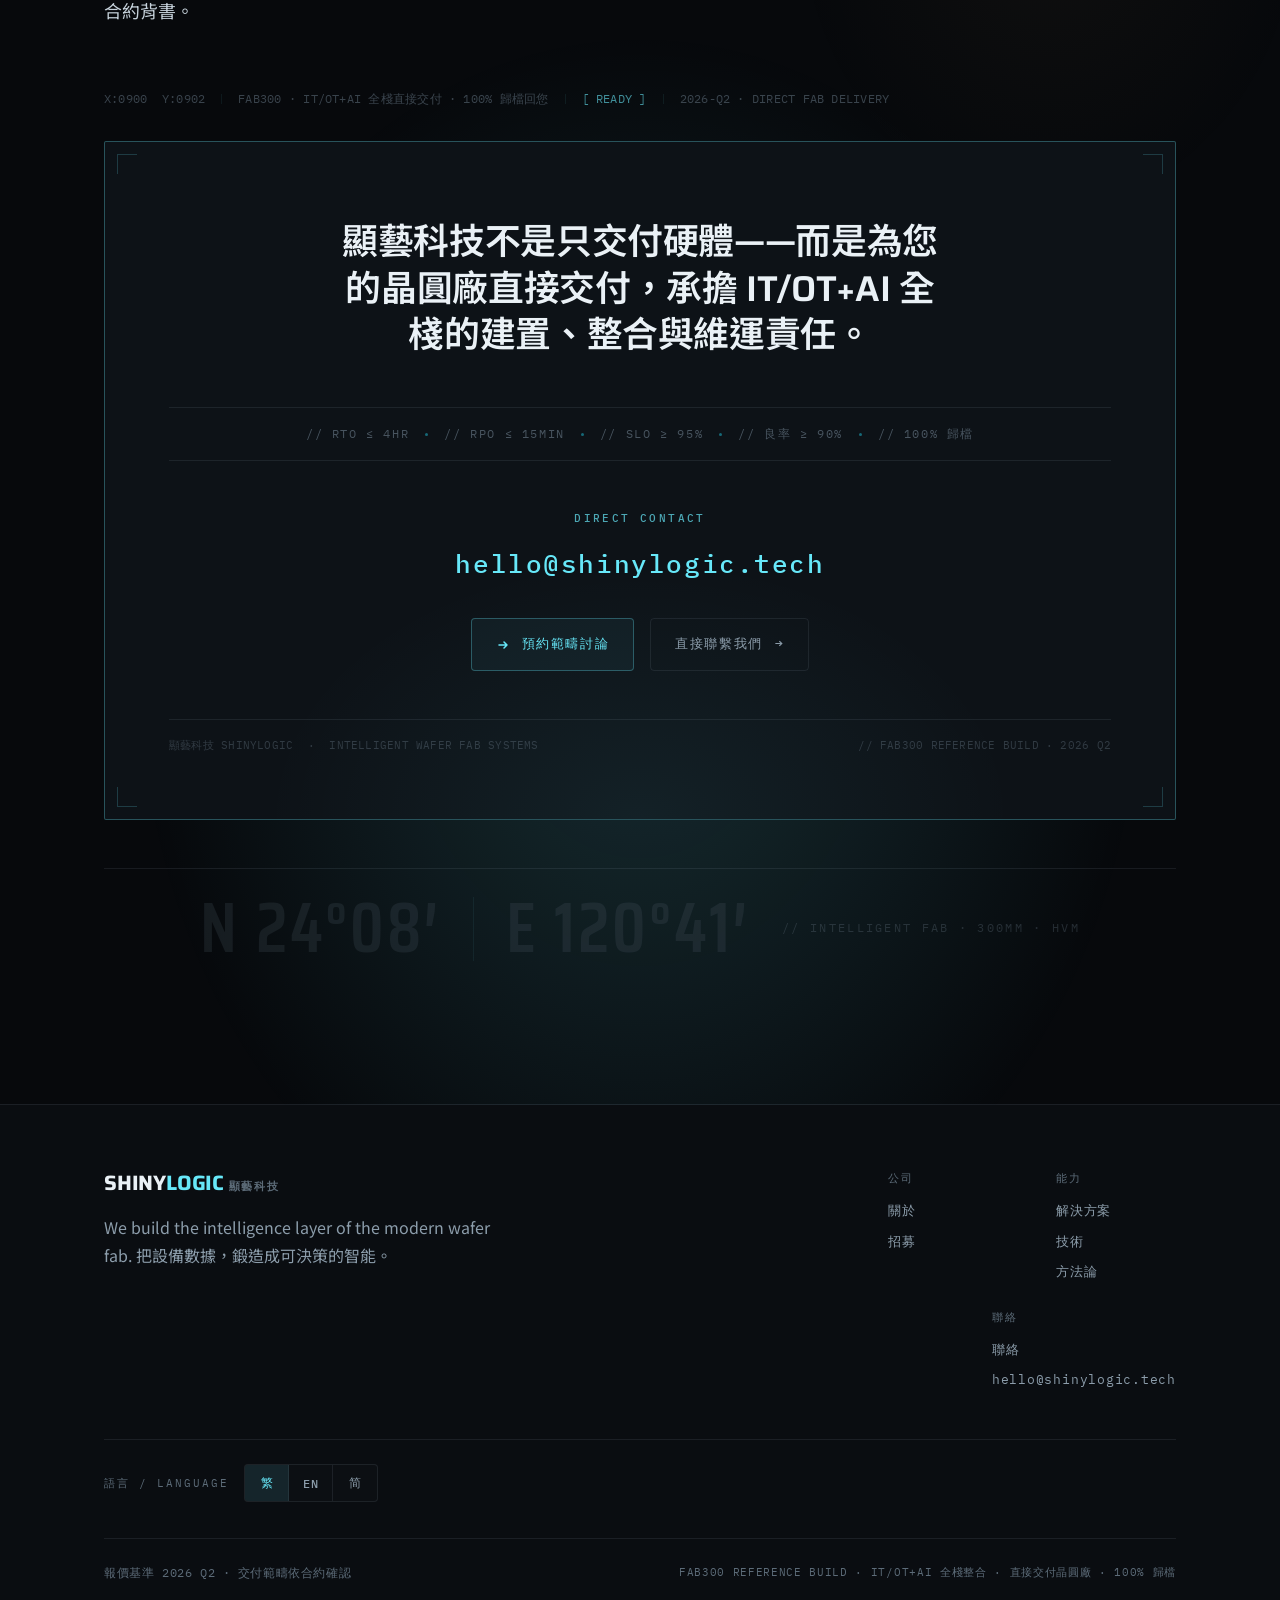
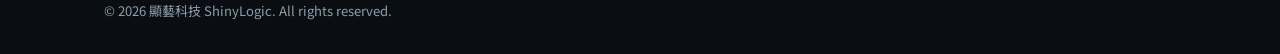
==== commit 0e8eeb56: "Swap contact email to hello@shinylogic.tech Replace the personal Gmail with hello@shinylogic.tech ac" ====
--- a/index.html
+++ b/index.html
@@ -1621,11 +1621,11 @@
           <div class="s-contact__email-wrap">
             <span class="kicker s-contact__email-label" data-i18n="home.contactEmailLabel">DIRECT CONTACT</span>
             <a
-              href="mailto:roberto.hsu@gmail.com"
+              href="mailto:hello@shinylogic.tech"
               class="s-contact__email"
-              aria-label="發送郵件至 roberto.hsu@gmail.com"
+              aria-label="發送郵件至 hello@shinylogic.tech"
               data-i18n-attr="aria-label:home.contactEmailAriaLabel"
-            >roberto.hsu@gmail.com</a>
+            >hello@shinylogic.tech</a>
           </div>
 
           <!-- CTA buttons -->
@@ -1636,7 +1636,7 @@
               </svg>
               <span data-i18n="home.contactBtnDownload">預約範疇討論</span>
             </a>
-            <a href="mailto:roberto.hsu@gmail.com" class="btn btn--ghost">
+            <a href="mailto:hello@shinylogic.tech" class="btn btn--ghost">
               <span data-i18n="home.contactBtnStart">直接聯繫我們</span>
               <span class="btn__arrow" aria-hidden="true">→</span>
             </a>
@@ -1694,7 +1694,7 @@
           <div class="footer__group">
             <span class="footer__group-title mono steel" data-i18n="foot.grpContact">聯絡</span>
             <a href="contact.html" data-i18n="nav.contact">聯絡</a>
-            <a href="mailto:roberto.hsu@gmail.com">roberto.hsu@gmail.com</a>
+            <a href="mailto:hello@shinylogic.tech">hello@shinylogic.tech</a>
           </div>
         </nav>
       </div>
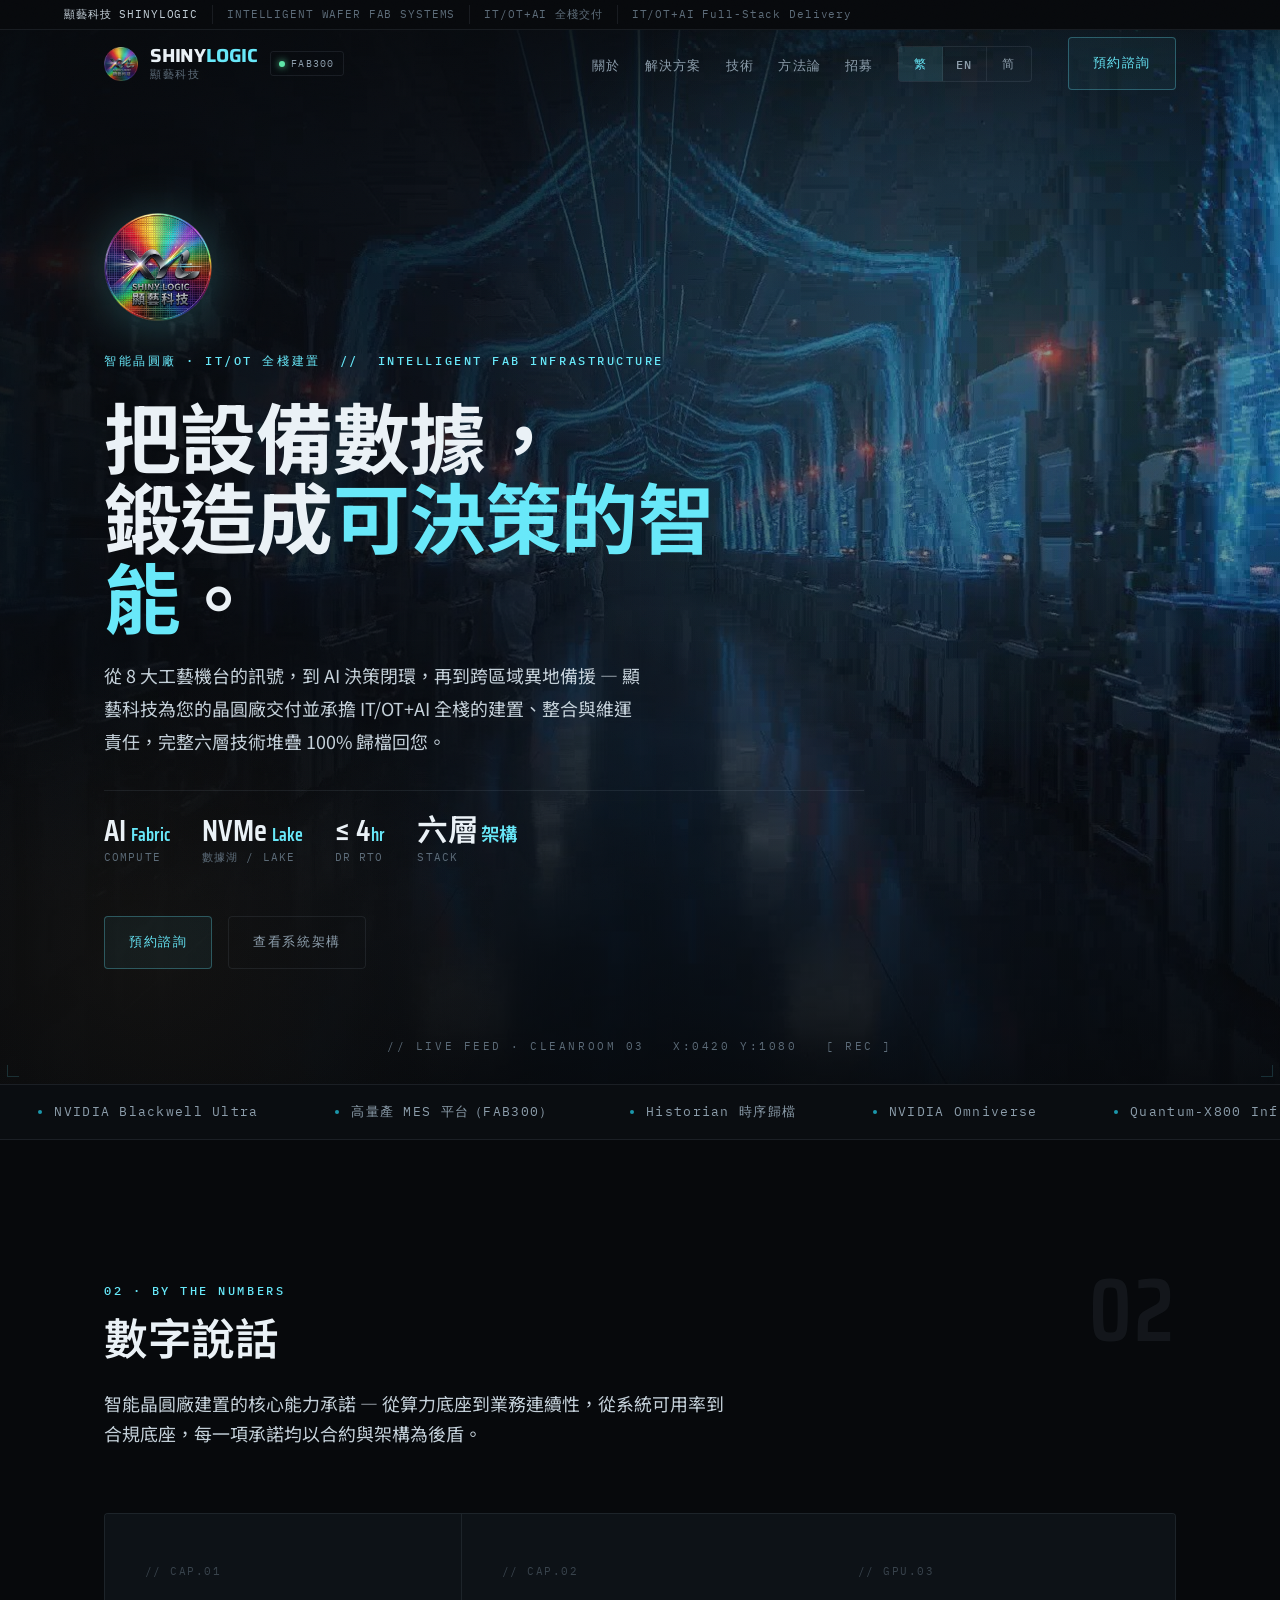
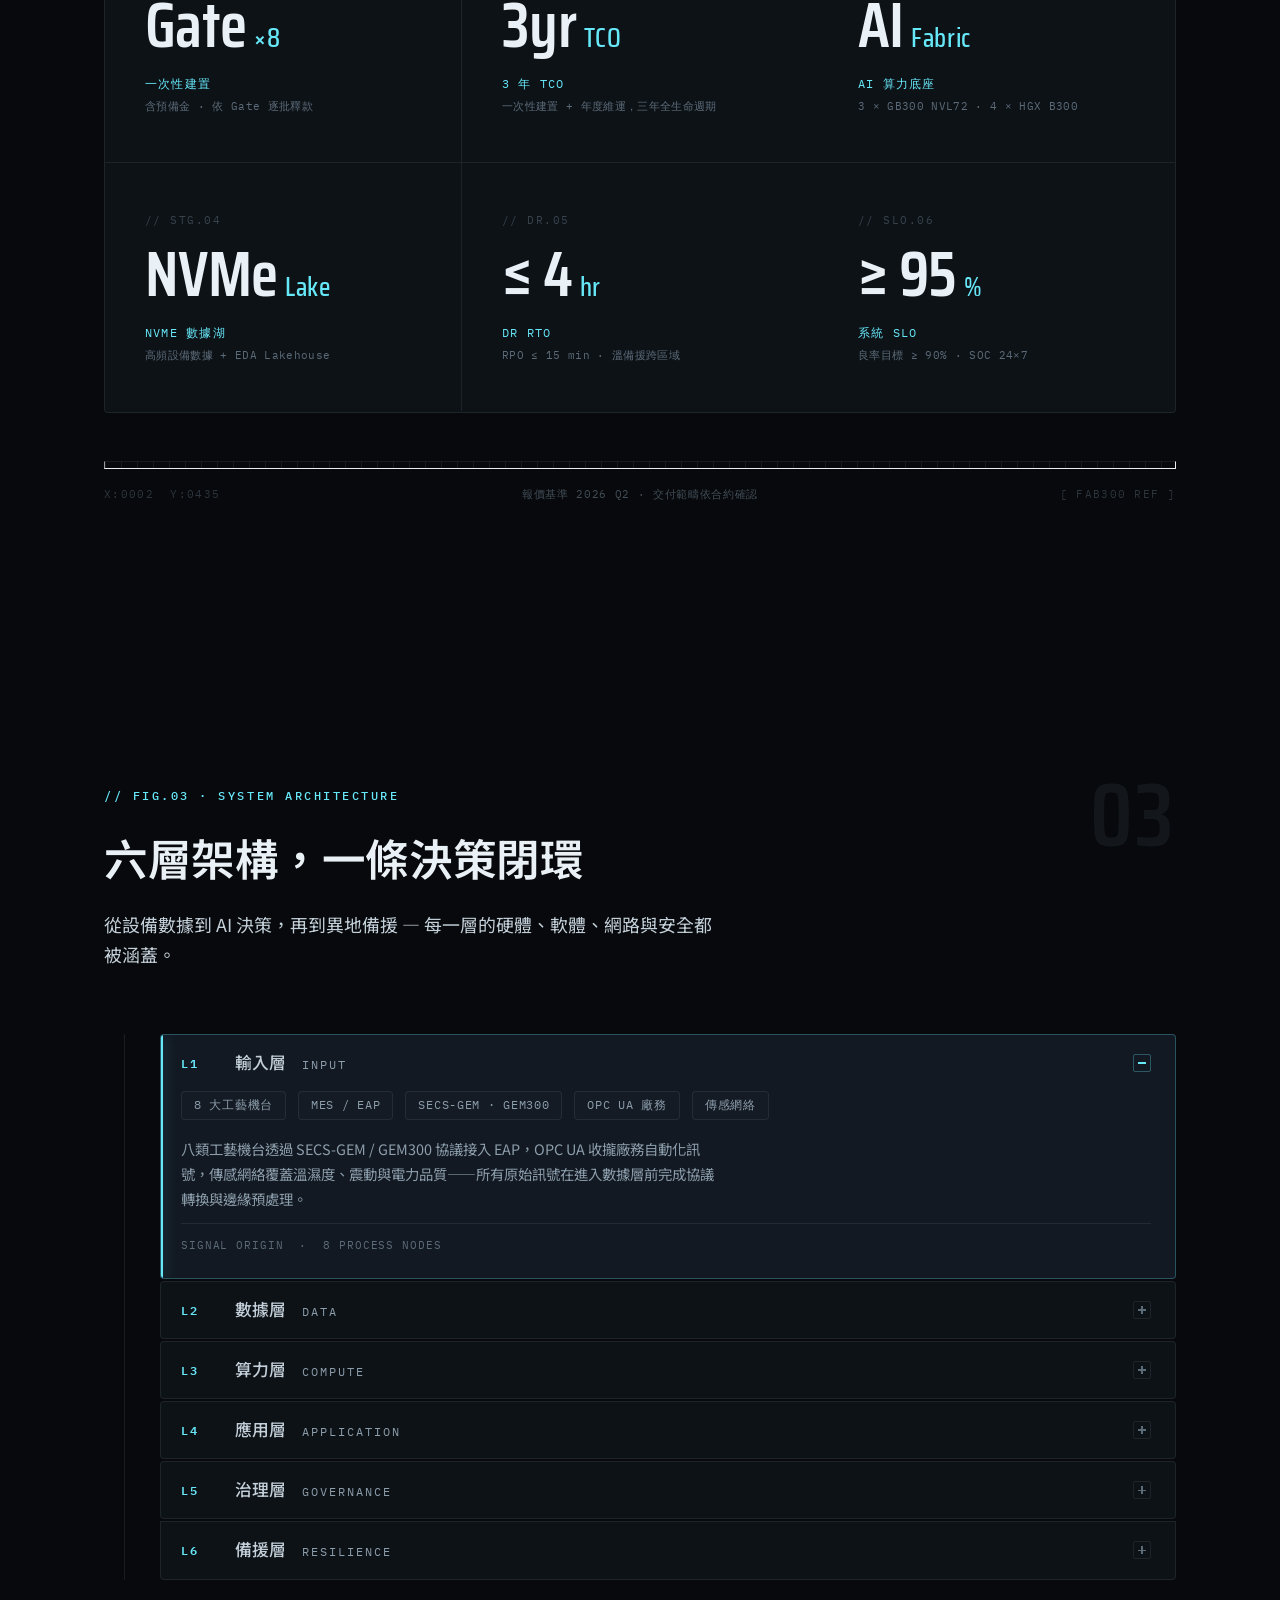
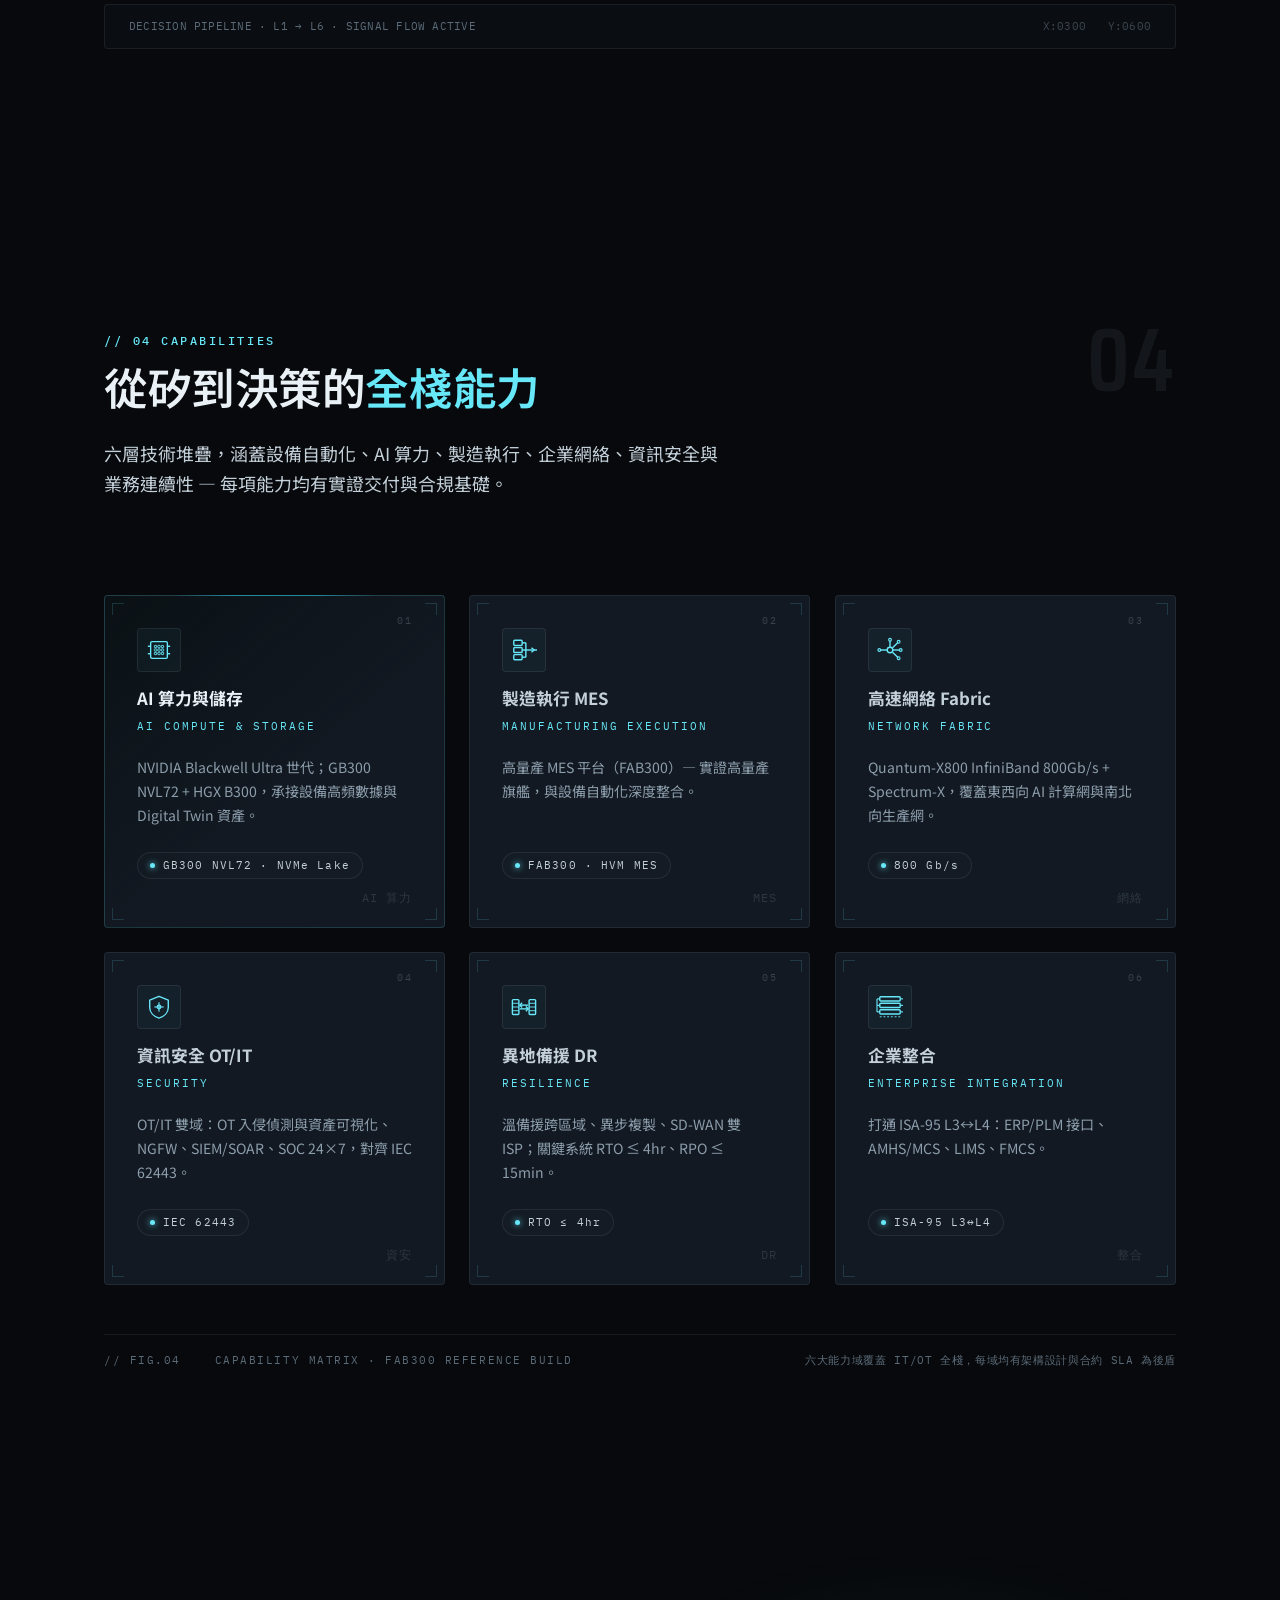
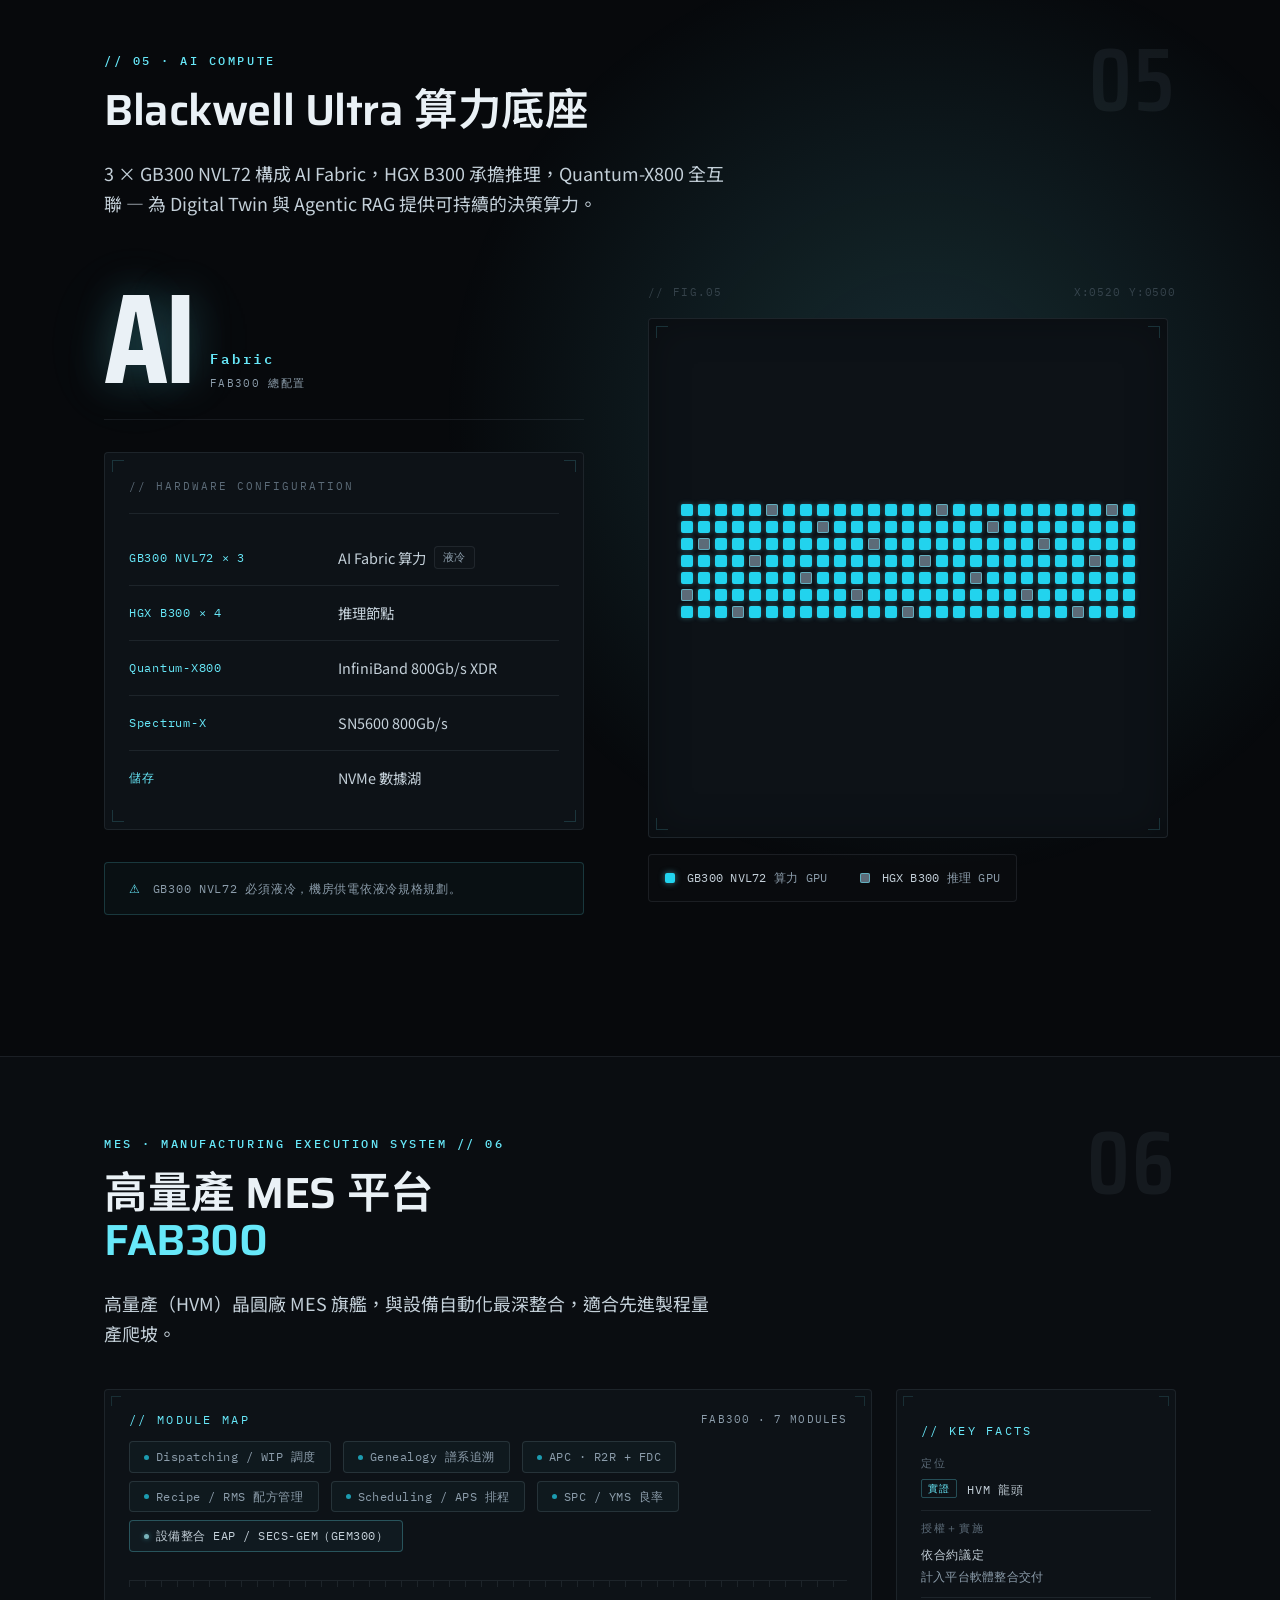
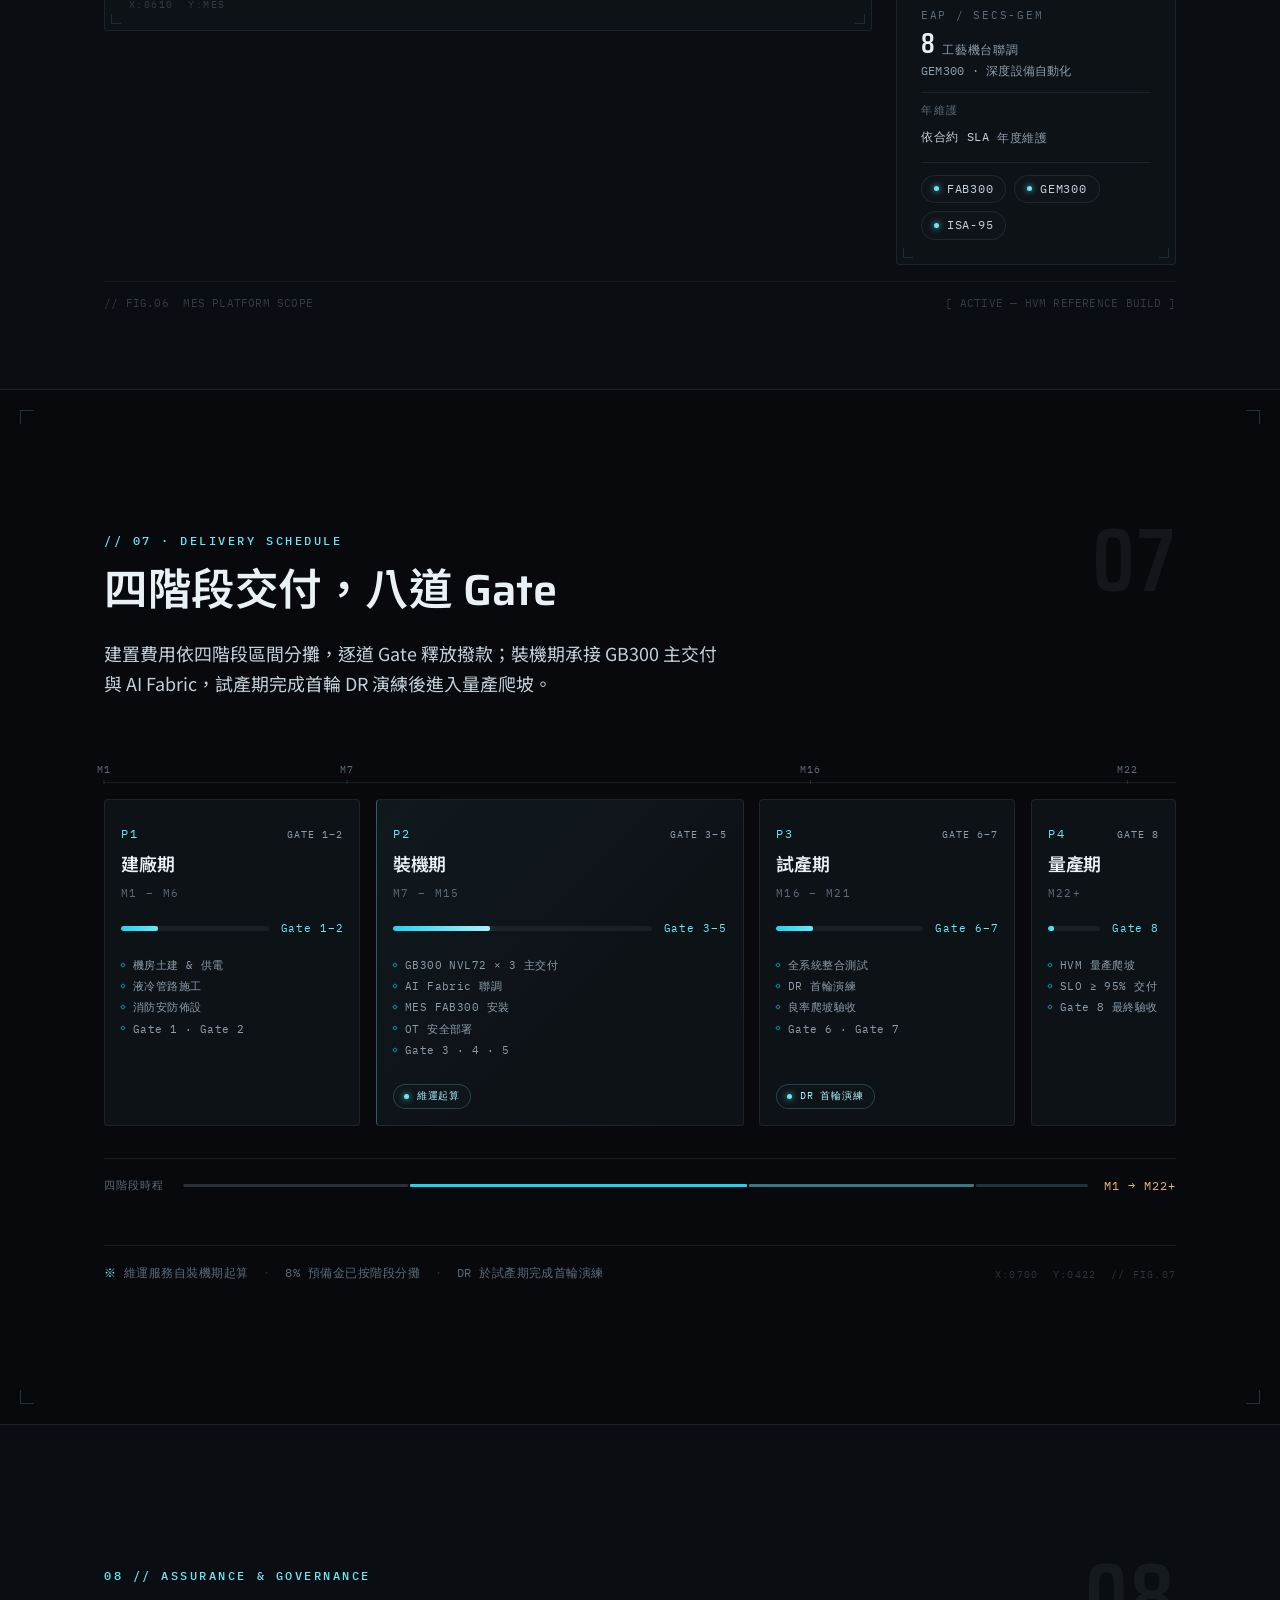
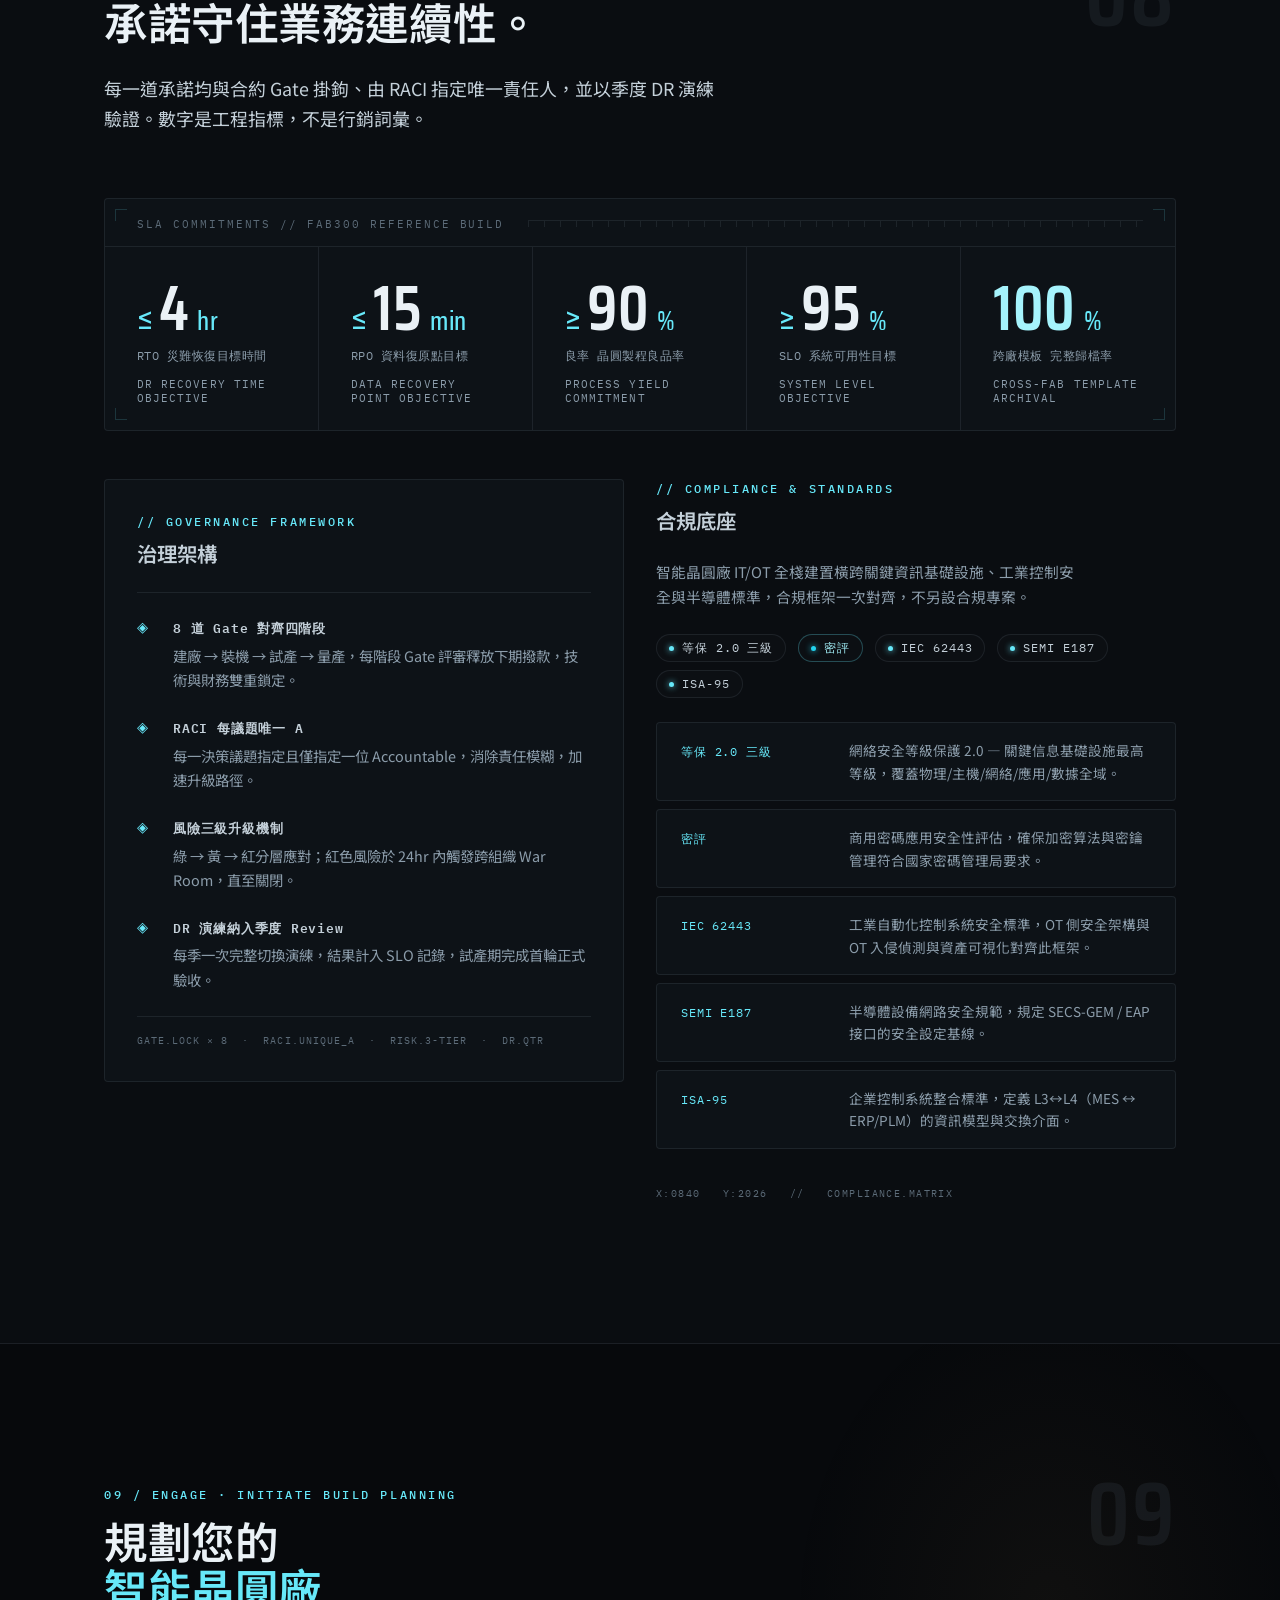
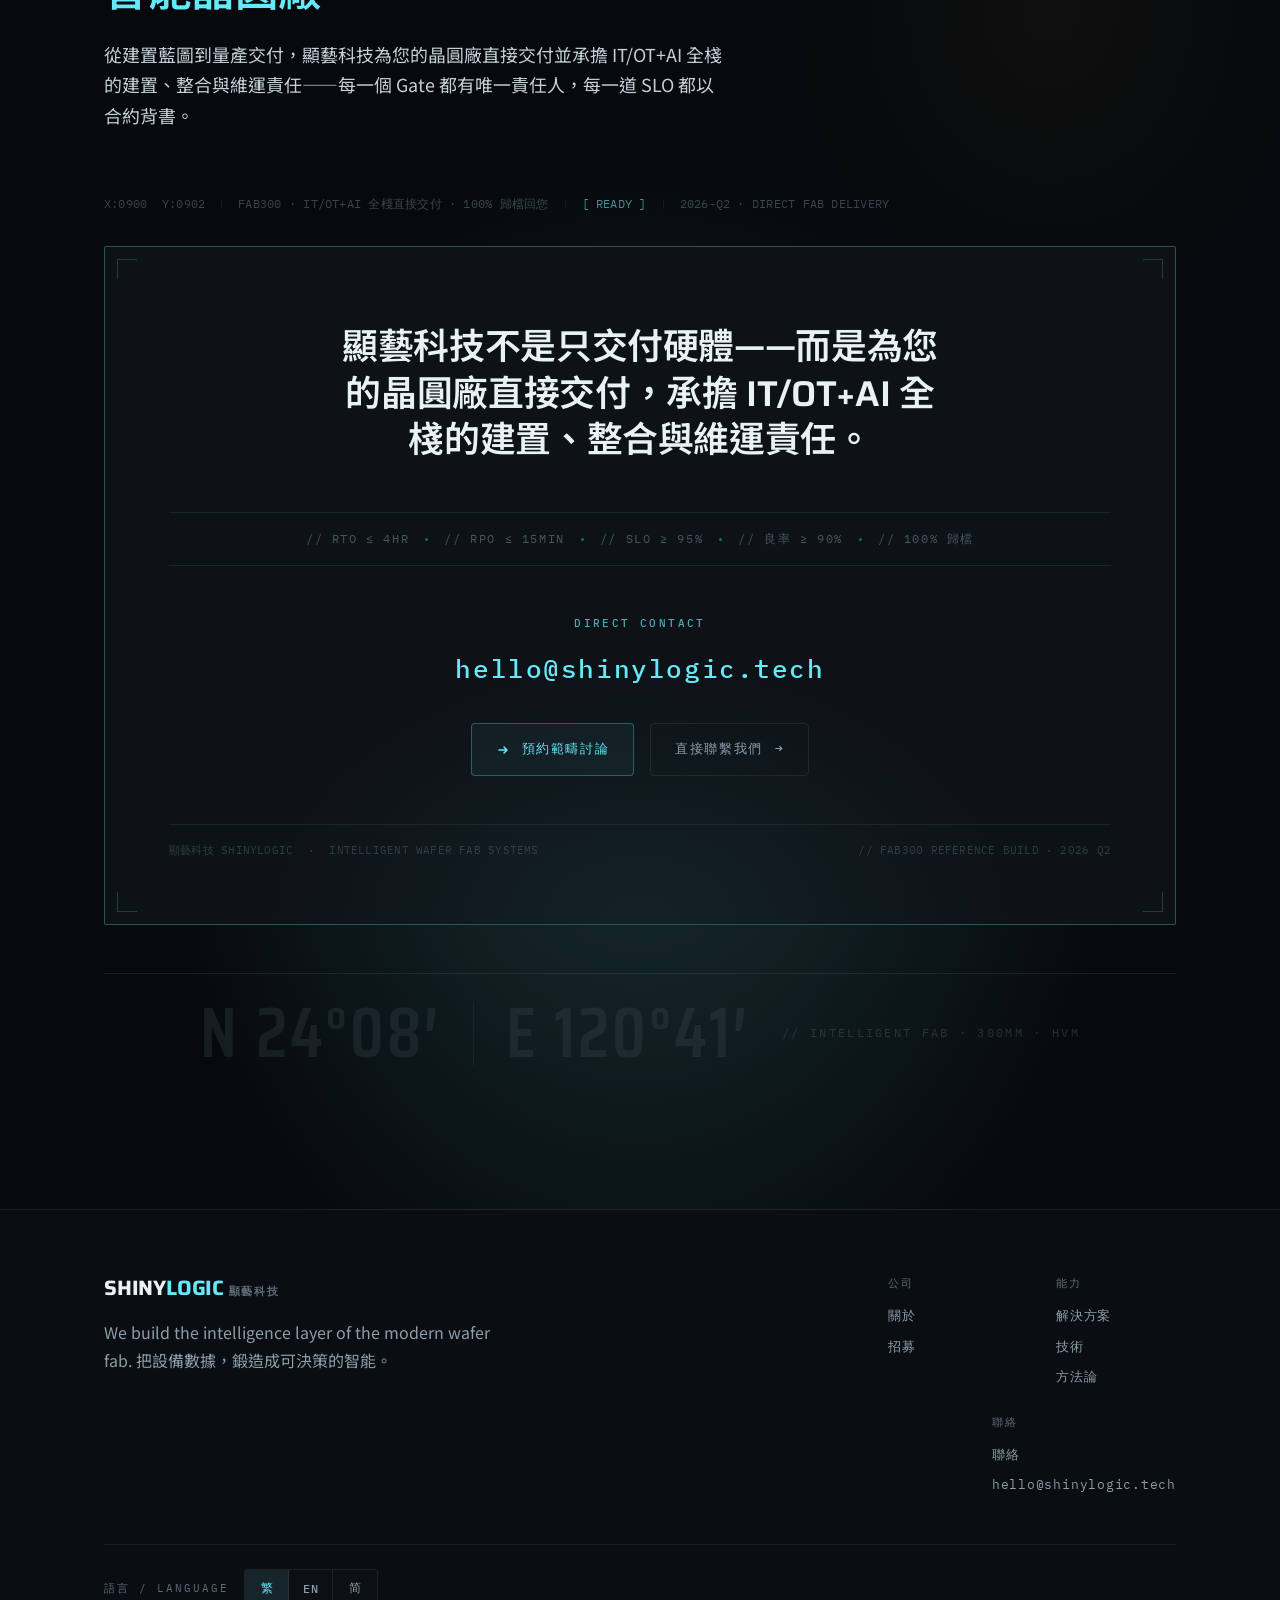
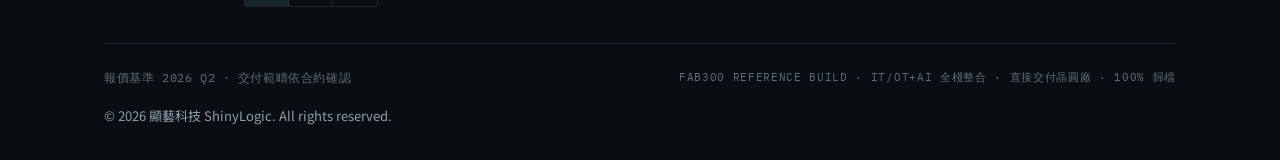
==== commit 44ae7b06: "Homepage hero: full-bleed init.mp4 video background + apply logo.png - Rebuild the homepage hero as " ====
--- a/index.html
+++ b/index.html
@@ -69,6 +69,7 @@
     <nav class="nav" aria-label="主導覽" data-i18n-attr="aria-label:nav.ariaPrimary">
       <div class="nav__inner">
         <a class="brand" href="index.html" aria-label="顯藝科技 ShinyLogic 首頁" data-i18n-attr="aria-label:nav.ariaHome">
+          <picture class="brand__logo" aria-hidden="true"><source srcset="logo.webp" type="image/webp"><img src="logo.png" alt="" width="34" height="34" decoding="async"></picture>
           <span class="brand__col">
             <span class="brand__mark">SHINY<span class="accent">LOGIC</span></span>
             <span class="brand__sub">顯藝科技</span>
@@ -130,91 +131,49 @@
 
   <main id="top">
     <!-- ===================== HERO ===================== -->
-    <section class="hero" aria-labelledby="hero-title">
+    <section class="hero hero--video reticle" aria-labelledby="hero-title">
+      <video class="hero__video" autoplay muted loop playsinline preload="metadata" poster="poster.jpg" aria-hidden="true" tabindex="-1">
+        <source src="init.mp4" type="video/mp4">
+      </video>
+      <div class="hero__scrim" aria-hidden="true"></div>
+      <div class="hero__grid-overlay" aria-hidden="true"></div>
       <div class="hero__glow" aria-hidden="true"></div>
-      <div class="hero__grid-overlay" aria-hidden="true"></div>
+      <span class="tick tick--tl" aria-hidden="true"></span><span class="tick tick--tr" aria-hidden="true"></span>
+      <span class="tick tick--bl" aria-hidden="true"></span><span class="tick tick--br" aria-hidden="true"></span>
 
       <div class="wrap hero__inner">
         <div class="hero__copy">
-          <p class="kicker hero__kicker" data-rise style="animation-delay:.05s" data-i18n="home.heroKicker">智能晶圓廠 · IT/OT 全棧建置 &nbsp;//&nbsp; INTELLIGENT FAB INFRASTRUCTURE</p>
+          <picture class="hero__logo" data-rise style="animation-delay:.02s">
+            <source srcset="logo.webp" type="image/webp">
+            <img src="logo.png" alt="顯藝科技 ShinyLogic" width="104" height="104" decoding="async">
+          </picture>
+
+          <p class="kicker hero__kicker" data-rise style="animation-delay:.08s" data-i18n="home.heroKicker">智能晶圓廠 · IT/OT 全棧建置 &nbsp;//&nbsp; INTELLIGENT FAB INFRASTRUCTURE</p>
 
           <h1 class="hero__title" id="hero-title">
-            <span class="line" data-rise style="animation-delay:.14s" data-i18n="home.heroLine1">把設備數據，</span>
-            <span class="line" data-rise style="animation-delay:.22s"><span data-i18n="home.heroLine2Prefix">鍛造成</span><span class="accent" data-i18n="home.heroLine2Accent">可決策的智能</span><span data-i18n="home.heroLine2Suffix">。</span></span>
+            <span class="line" data-rise style="animation-delay:.16s" data-i18n="home.heroLine1">把設備數據，</span>
+            <span class="line" data-rise style="animation-delay:.24s"><span data-i18n="home.heroLine2Prefix">鍛造成</span><span class="accent" data-i18n="home.heroLine2Accent">可決策的智能</span><span data-i18n="home.heroLine2Suffix">。</span></span>
           </h1>
 
-          <p class="hero__lede" data-rise style="animation-delay:.32s" data-i18n="home.heroLede">
+          <p class="hero__lede" data-rise style="animation-delay:.34s" data-i18n="home.heroLede">
             從 8 大工藝機台的訊號，到 AI 決策閉環，再到跨區域異地備援 — 顯藝科技為您的晶圓廠交付並承擔 IT/OT+AI 全棧的建置、整合與維運責任，完整六層技術堆疊 100% 歸檔回您。
           </p>
 
-          <div class="hero__metrics" data-rise style="animation-delay:.42s">
+          <div class="hero__metrics" data-rise style="animation-delay:.44s">
             <div class="hero__metric"><span class="n">AI<span class="u"> Fabric</span></span><span class="l" data-i18n="home.metaComputeLabel">COMPUTE</span></div>
             <div class="hero__metric"><span class="n">NVMe<span class="u"> Lake</span></span><span class="l" data-i18n="home.metaLakeLabel">數據湖 / LAKE</span></div>
             <div class="hero__metric"><span class="n">≤ 4<span class="u">hr</span></span><span class="l" data-i18n="home.metaRtoLabel">DR RTO</span></div>
             <div class="hero__metric"><span class="n">六層<span class="u">架構</span></span><span class="l" data-i18n="home.metaStackLabel">STACK</span></div>
           </div>
 
-          <div class="hero__cta" data-rise style="animation-delay:.5s">
+          <div class="hero__cta" data-rise style="animation-delay:.52s">
             <a class="btn btn--primary" href="contact.html" data-i18n="home.heroCtaPrimary">預約諮詢 <span class="btn__arrow" aria-hidden="true">→</span></a>
             <a class="btn btn--ghost" href="#architecture" data-i18n="home.heroCtaGhost">查看系統架構 <span class="btn__arrow" aria-hidden="true">↓</span></a>
           </div>
         </div>
-
-        <!-- 300mm wafer motif -->
-        <div class="hero__wafer reticle" data-rise style="animation-delay:.34s" aria-hidden="true">
-          <span class="tick tick--tl"></span><span class="tick tick--tr"></span>
-          <span class="tick tick--bl"></span><span class="tick tick--br"></span>
-          <svg viewBox="0 0 400 400" role="img" aria-label="300mm 晶圓示意圖">
-            <defs>
-              <radialGradient id="waferFill" cx="50%" cy="42%" r="62%">
-                <stop offset="0%" stop-color="#0F1822"/>
-                <stop offset="100%" stop-color="#090C10"/>
-              </radialGradient>
-              <linearGradient id="scanGrad" x1="0" y1="0" x2="1" y2="0">
-                <stop offset="0%" stop-color="#67E8F9" stop-opacity="0"/>
-                <stop offset="100%" stop-color="#67E8F9" stop-opacity=".55"/>
-              </linearGradient>
-            </defs>
-
-            <!-- wafer body with notch (flat) -->
-            <g>
-              <circle cx="200" cy="200" r="168" fill="url(#waferFill)" stroke="rgba(103,232,249,.35)" stroke-width="1.2"/>
-              <path d="M 200 368 m -22 0 a 22 22 0 0 1 44 0" fill="#090C10" stroke="rgba(103,232,249,.4)" stroke-width="1.2"/>
-            </g>
-
-            <!-- concentric rings -->
-            <circle cx="200" cy="200" r="132" fill="none" stroke="var(--line)" stroke-width="1"/>
-            <circle cx="200" cy="200" r="96"  fill="none" stroke="var(--line)" stroke-width="1"/>
-            <circle cx="200" cy="200" r="60"  fill="none" stroke="rgba(103,232,249,.18)" stroke-width="1"/>
-            <circle cx="200" cy="200" r="24"  fill="none" stroke="rgba(103,232,249,.3)" stroke-width="1"/>
-
-            <!-- die micro-grid (clipped square hint) -->
-            <g stroke="var(--line)" stroke-width=".75" opacity=".7">
-              <line x1="56" y1="140" x2="344" y2="140"/>
-              <line x1="56" y1="200" x2="344" y2="200"/>
-              <line x1="56" y1="260" x2="344" y2="260"/>
-              <line x1="140" y1="48" x2="140" y2="352"/>
-              <line x1="200" y1="40" x2="200" y2="360"/>
-              <line x1="260" y1="48" x2="260" y2="352"/>
-            </g>
-
-            <!-- rotating scan sweep: thin beam + faint leading-edge glow -->
-            <g class="wafer-scan">
-              <path d="M 200 200 L 200 32 A 168 168 0 0 1 279 52 Z" fill="url(#scanGrad)" opacity=".14"/>
-              <line x1="200" y1="200" x2="200" y2="32" stroke="#67E8F9" stroke-width="1.4"/>
-            </g>
-
-            <!-- center hub -->
-            <circle cx="200" cy="200" r="4" fill="#67E8F9"/>
-            <circle cx="200" cy="200" r="10" fill="none" stroke="#A5F3FC" stroke-width="1" opacity=".7"/>
-
-            <!-- coordinate flourishes -->
-            <text class="wafer-coord" x="40" y="36">Ø300mm</text>
-            <text class="wafer-coord" x="296" y="372" text-anchor="end">NOTCH · FLAT</text>
-            <text class="wafer-coord" x="40" y="372">X:0420 Y:1080</text>
-          </svg>
-        </div>
-      </div>
+      </div>
+
+      <p class="hero__telemetry mono" aria-hidden="true">// LIVE FEED · CLEANROOM 03 &nbsp; X:0420 Y:1080 &nbsp; [ REC ]</p>
     </section>
 
     <!-- ===================== MARQUEE ===================== -->
--- a/styles.css
+++ b/styles.css
@@ -9636,3 +9636,61 @@
 /* home.css — page-scoped overrides for index.html (.p-home)
    No additional overrides required for the direct-to-fab pivot.
    All layout, typography, and colour rules remain in styles.css. */
+
+/* ============================================================
+   HERO — full-bleed video (init.mp4) + logo brand mark   [hero v3]
+   ============================================================ */
+.hero--video{
+  min-height:clamp(600px, 92svh, 940px);
+  display:flex;
+  align-items:center;
+  padding-bottom:clamp(64px,9vw,120px);
+  background:#07090C url("poster.jpg") center/cover no-repeat; /* fallback when video is hidden */
+}
+.hero__video{
+  position:absolute; inset:0; width:100%; height:100%;
+  object-fit:cover; object-position:center;
+  z-index:0; pointer-events:none;
+}
+.hero__scrim{
+  position:absolute; inset:0; z-index:1; pointer-events:none;
+  background:
+    linear-gradient(100deg, rgba(7,9,12,.95) 0%, rgba(7,9,12,.82) 34%, rgba(7,9,12,.46) 66%, rgba(7,9,12,.30) 100%),
+    linear-gradient(to top, rgba(7,9,12,.92) 0%, rgba(7,9,12,.15) 44%, transparent 72%),
+    linear-gradient(to bottom, rgba(7,9,12,.80) 0%, transparent 17%);
+}
+.hero--video .hero__glow{ z-index:1; }
+.hero--video .hero__grid-overlay{ z-index:1; opacity:.55; }
+.hero--video .hero__inner{ display:block; z-index:2; }
+.hero--video .hero__copy{ max-width:min(760px, 94%); }
+.hero__logo{ display:block; width:clamp(72px,8.5vw,108px); margin-bottom:clamp(18px,2.4vw,30px); }
+.hero__logo img{
+  display:block; width:100%; height:auto;
+  filter:drop-shadow(0 6px 26px rgba(103,232,249,.28)) drop-shadow(0 1px 2px rgba(0,0,0,.6));
+}
+.hero__telemetry{
+  position:absolute; left:0; right:0; bottom:clamp(16px,2.4vw,28px); z-index:2;
+  text-align:center; font-size:.66rem; letter-spacing:.24em; text-transform:uppercase;
+  color:var(--steel); pointer-events:none;
+}
+.hero--video > .tick{ z-index:2; }
+
+/* nav brand logo */
+.brand{ gap:var(--s-3); }
+.brand__logo{ display:inline-flex; align-items:center; flex:none; }
+.brand__logo img{ display:block; width:34px; height:34px; }
+
+@media (max-width:768px){
+  .hero--video{
+    min-height:auto;
+    padding-top:calc(var(--strip-h) + var(--nav-h) + clamp(48px,12vw,90px));
+    padding-bottom:clamp(56px,12vw,90px);
+  }
+  .hero__video{ display:none; }   /* skip the 18MB video on mobile — poster bg shows */
+  .hero__telemetry{ display:none; }
+  .brand__logo img{ width:30px; height:30px; }
+}
+@media (prefers-reduced-motion: reduce){
+  .hero__video{ display:none; }   /* static poster instead of motion */
+  .hero [data-rise]{ animation:none; opacity:1; transform:none; }
+}
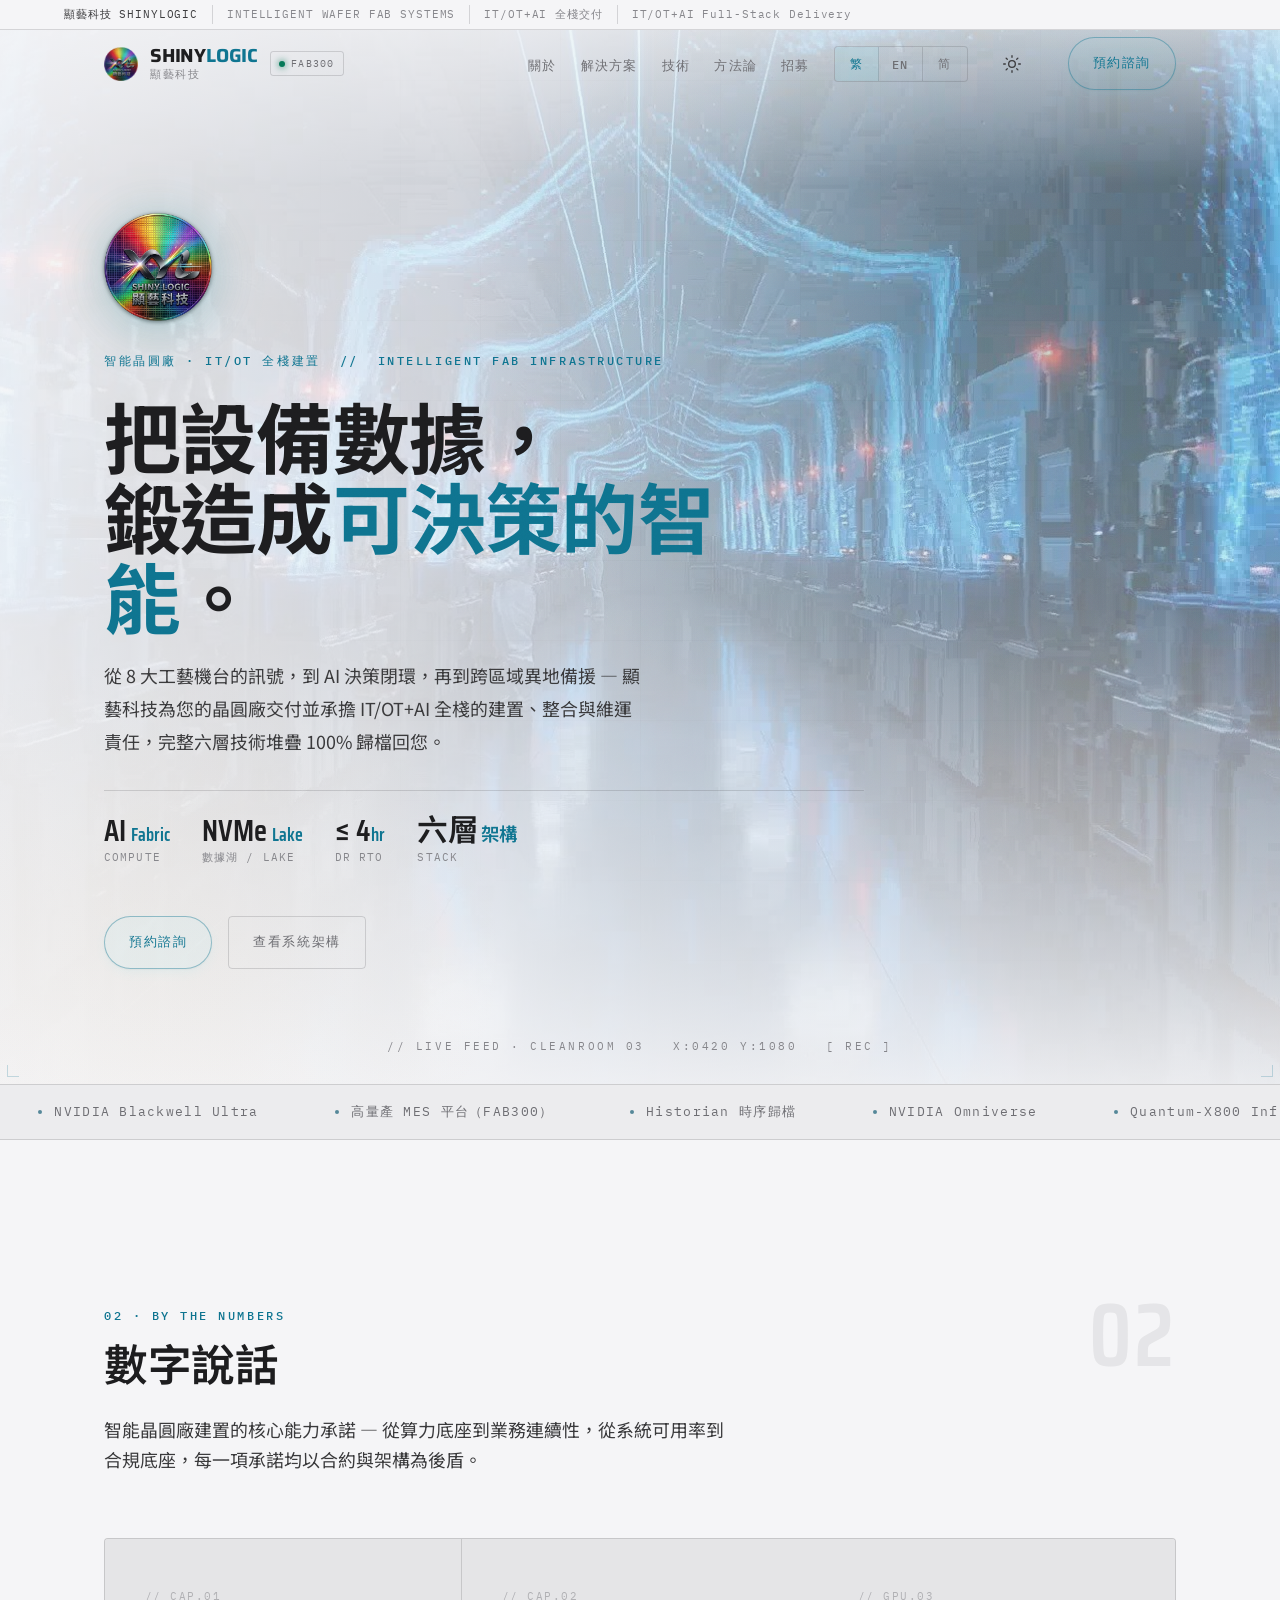
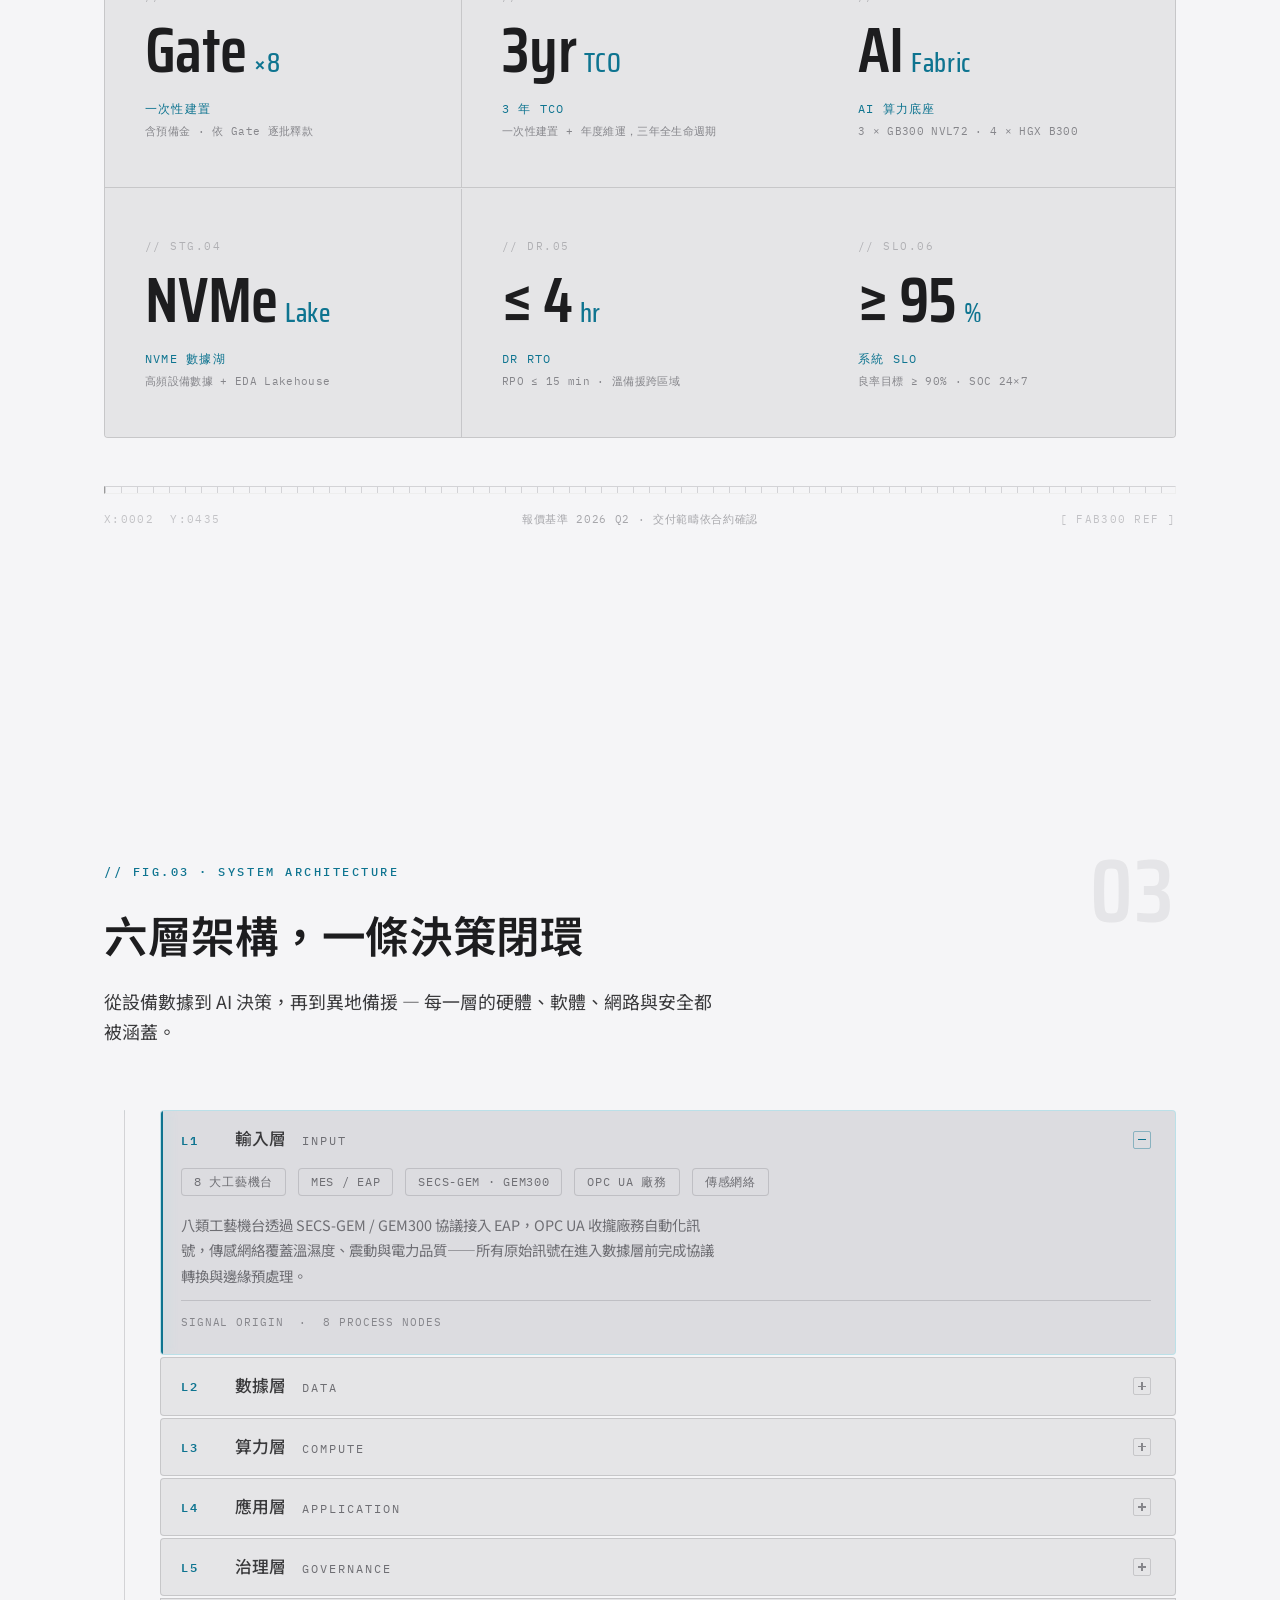
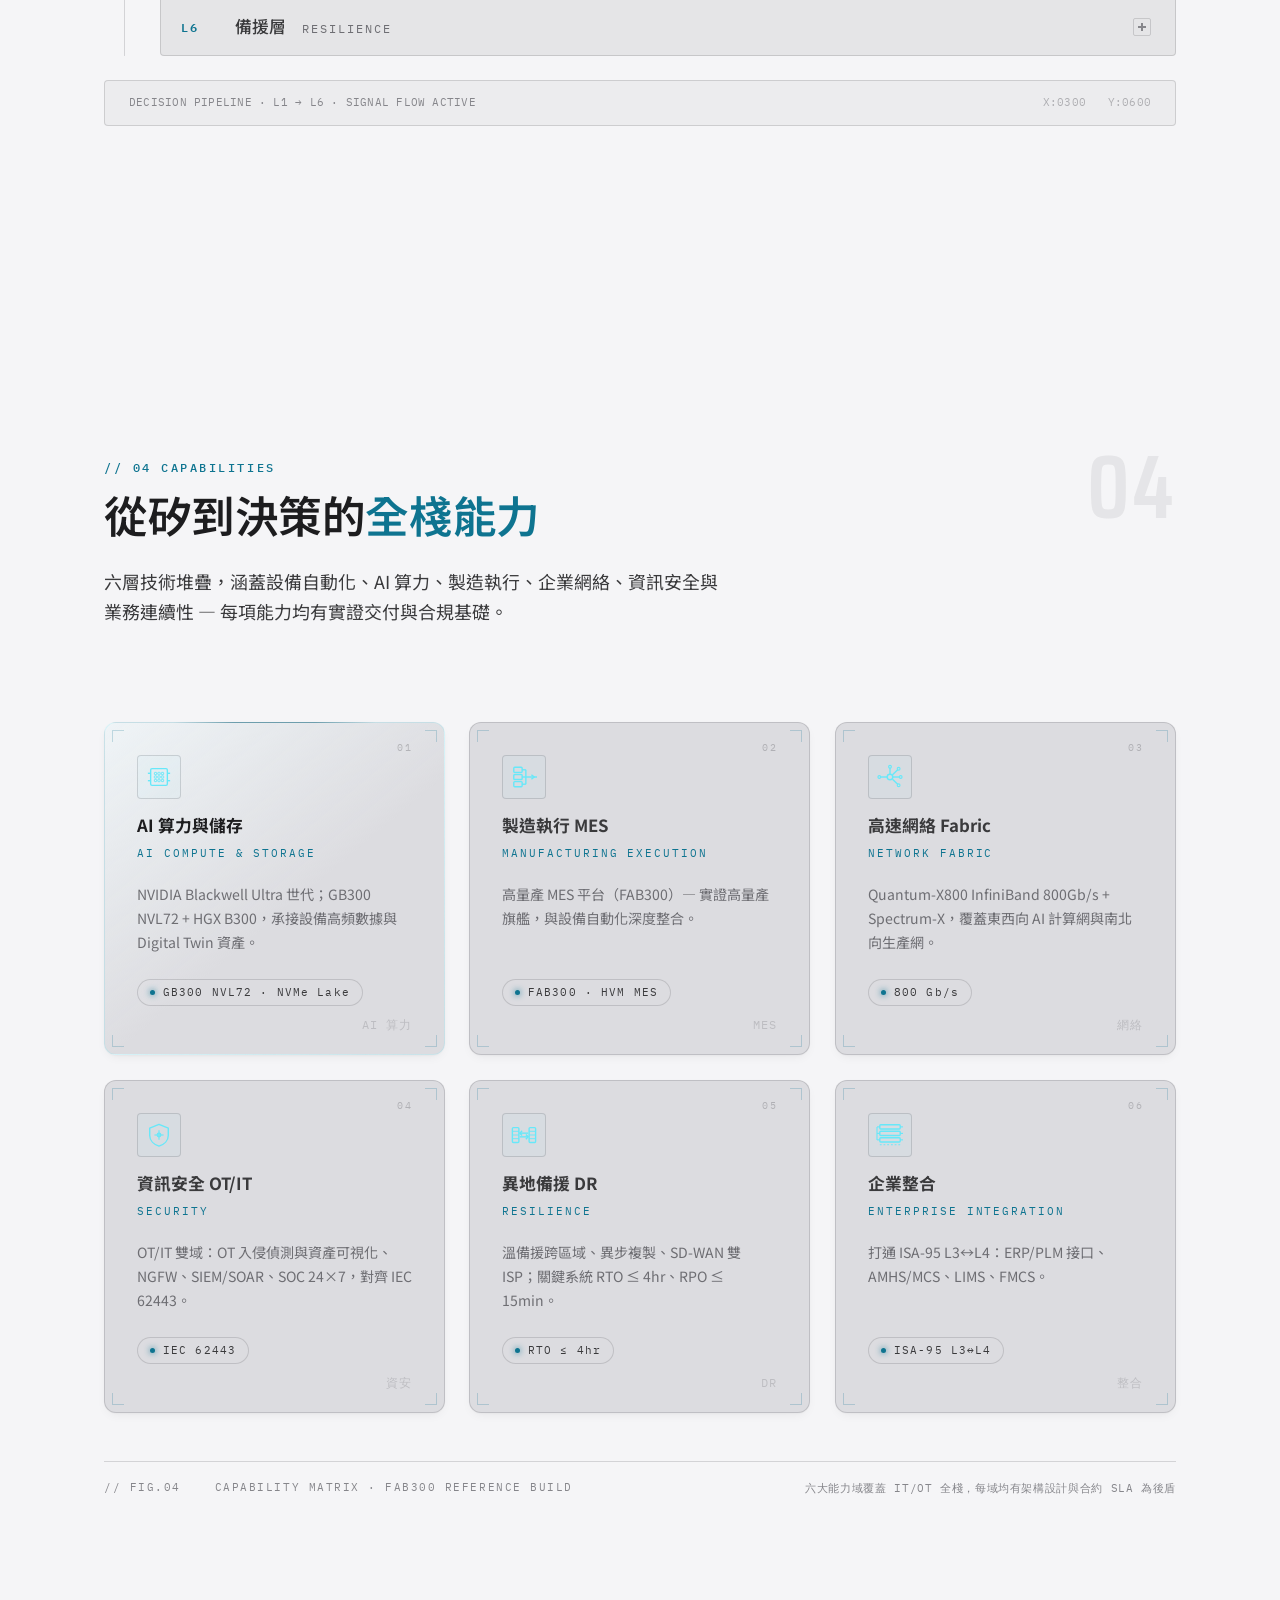
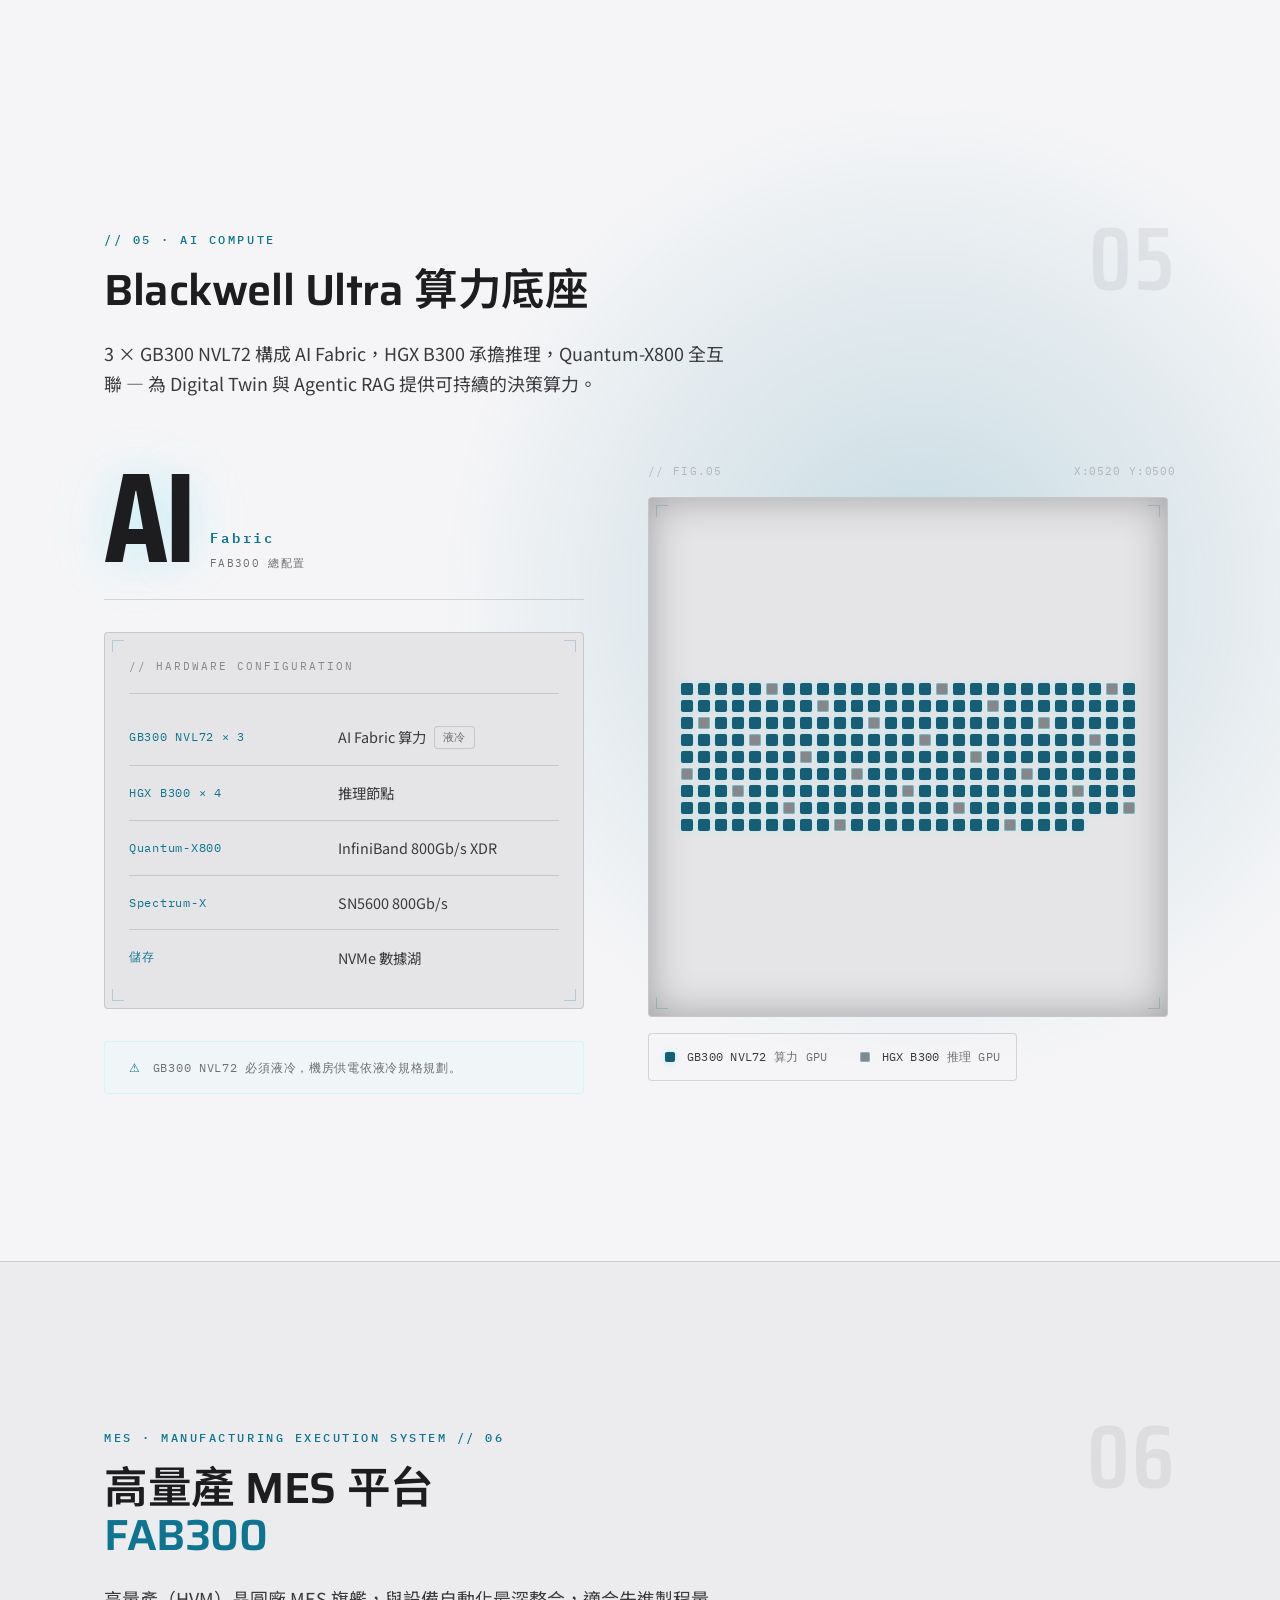
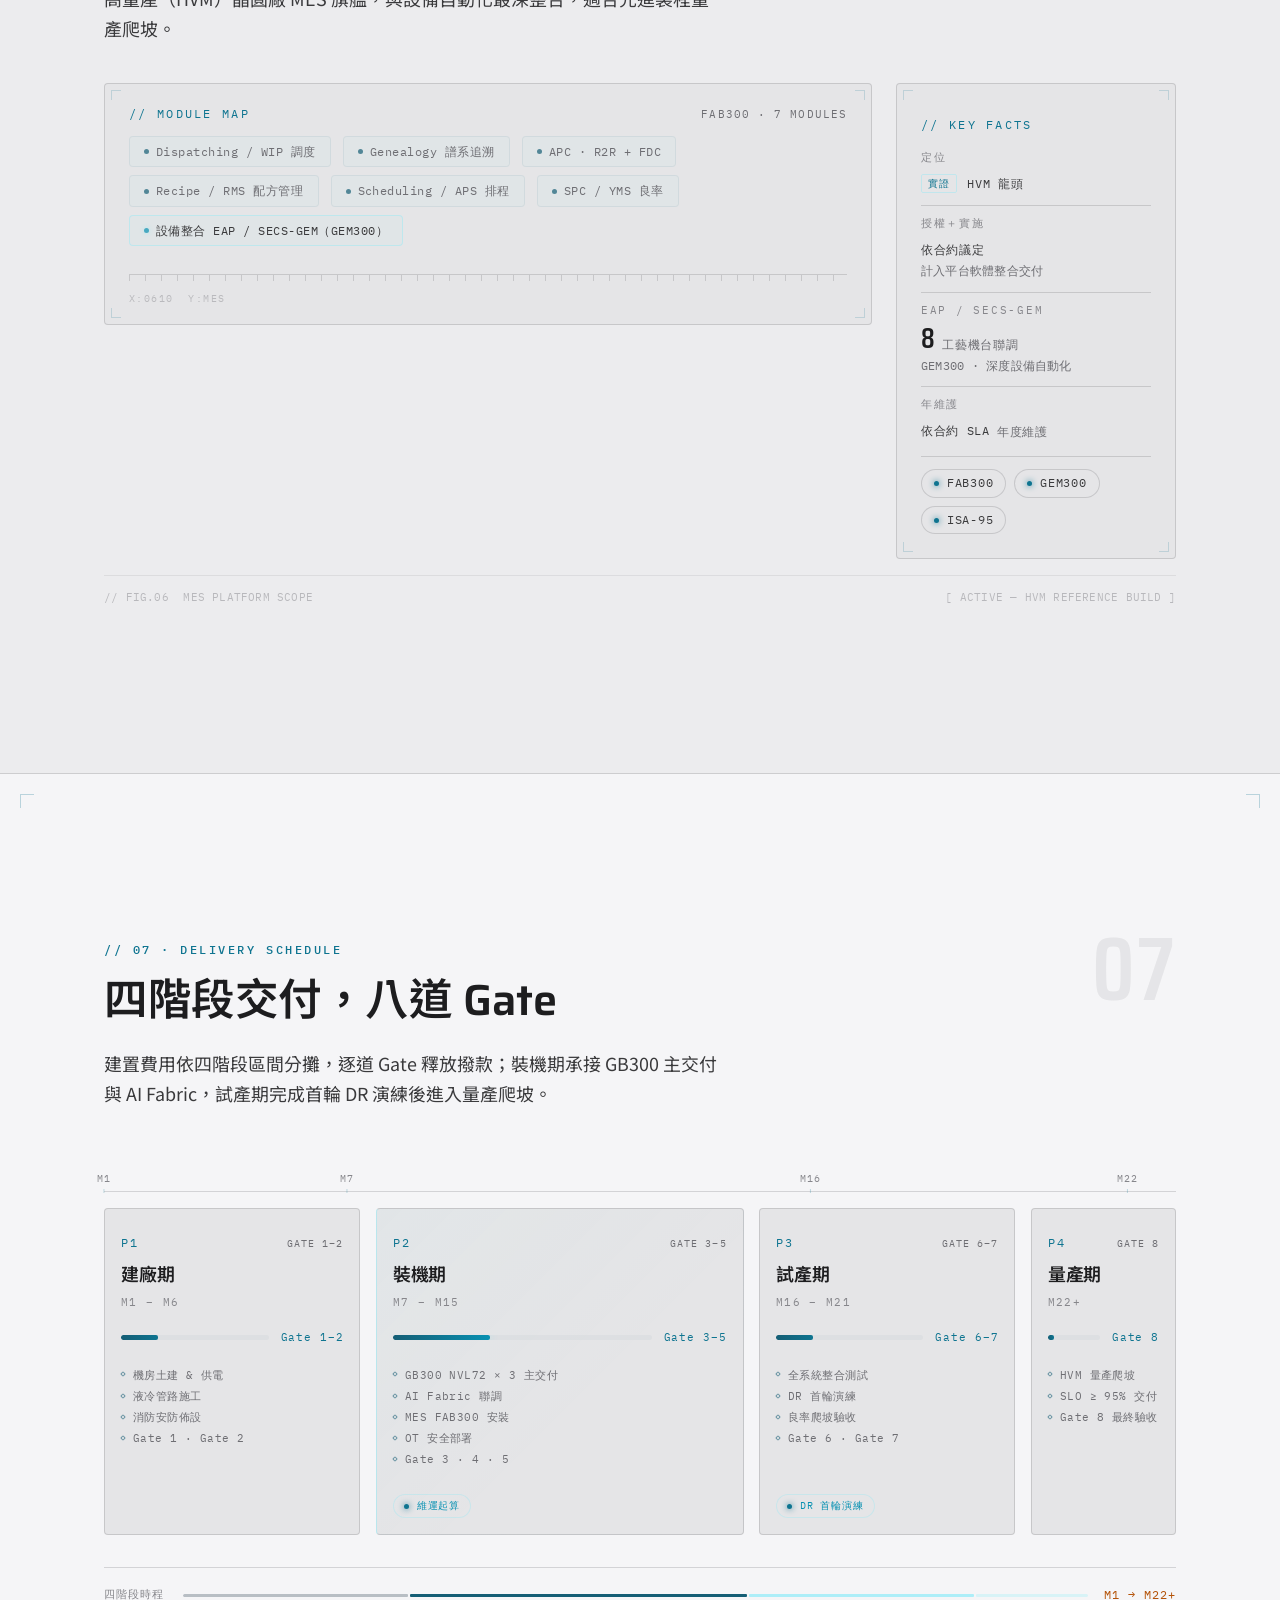
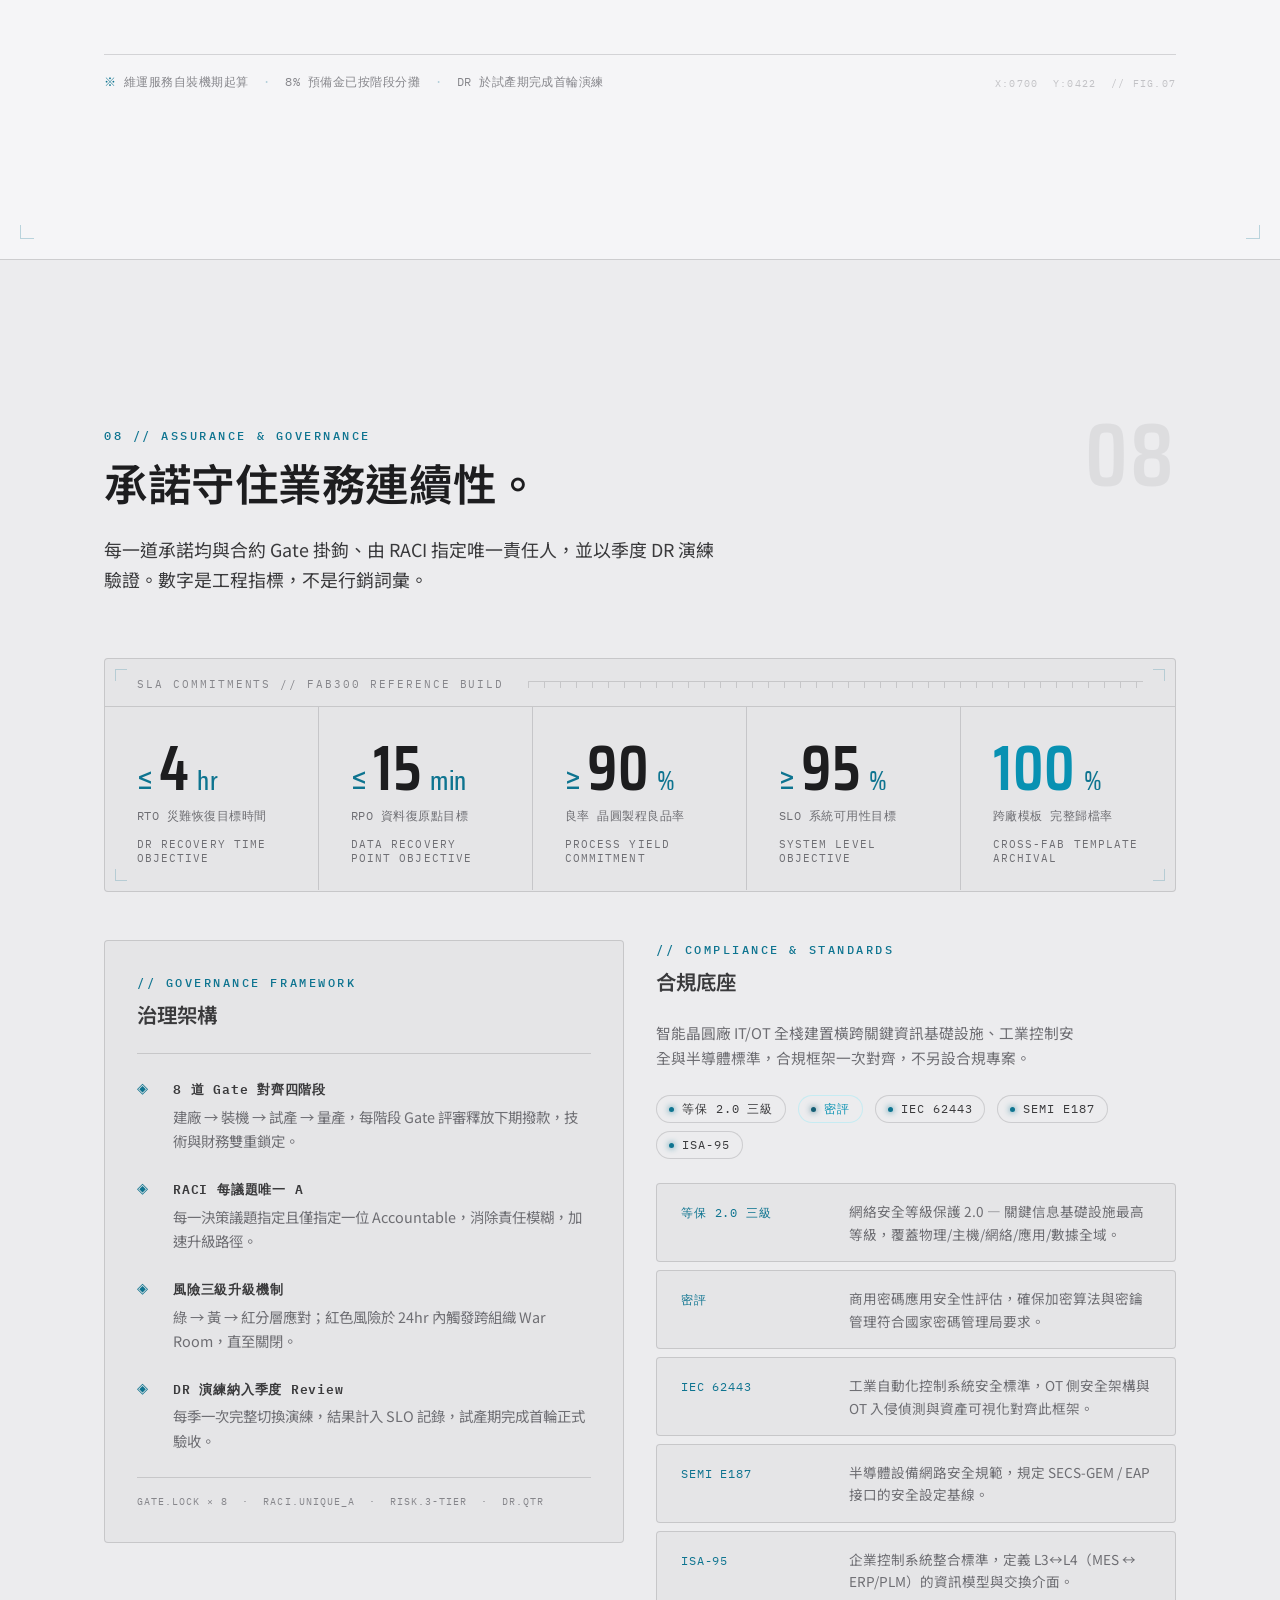
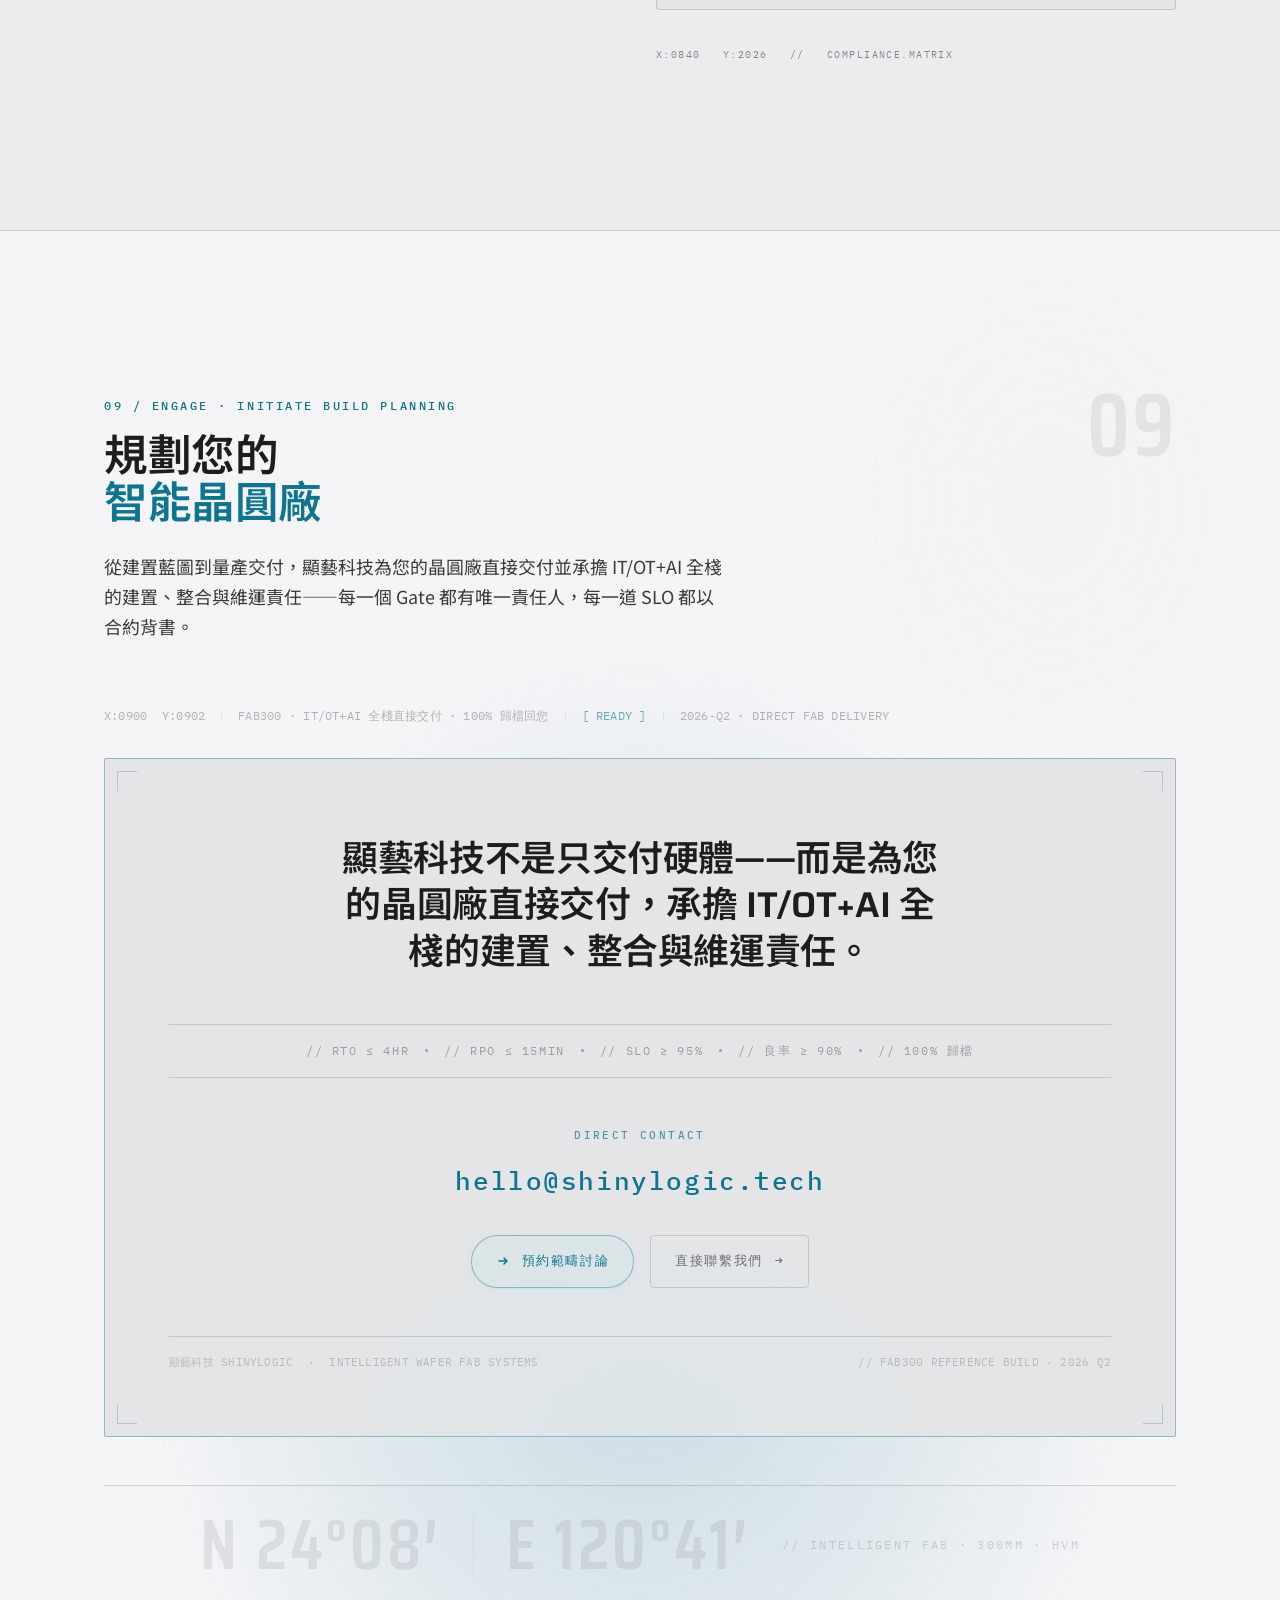
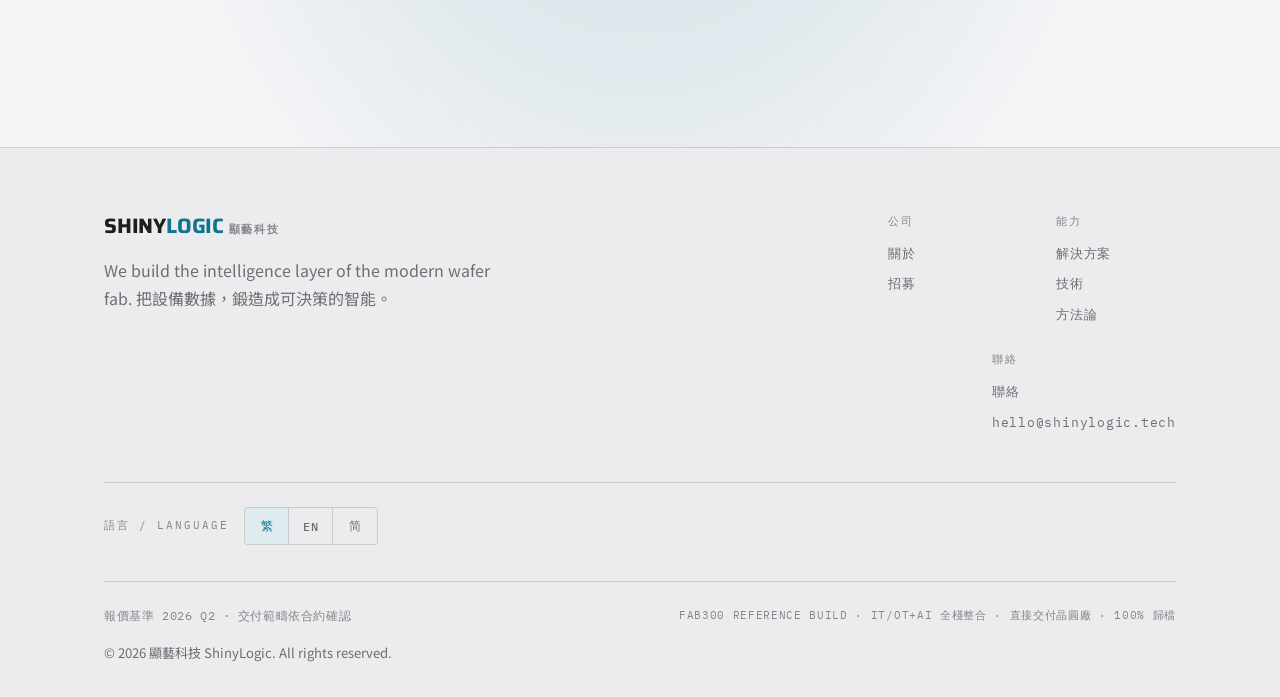
==== commit d8f30390: "Apple-style fusion: dark/light theme toggle + 8 polish elements (append-only) Execute .omo/plans/app" ====
--- a/index.html
+++ b/index.html
@@ -40,6 +40,20 @@
   <link rel="preconnect" href="https://fonts.gstatic.com" crossorigin>
   <link href="https://fonts.googleapis.com/css2?family=IBM+Plex+Mono:wght@400;500;600&family=Noto+Sans+TC:wght@300;400;500;700&family=Saira:wght@300;400;500;600;700;800&family=Saira+Condensed:wght@500;600;700&display=swap" rel="stylesheet">
 
+  <!-- no-FOUC theme script: runs synchronously before paint -->
+  <script>
+    (function() {
+      try {
+        var saved = localStorage.getItem('sl-theme');
+        var prefersLight = window.matchMedia('(prefers-color-scheme: light)').matches;
+        var theme = saved || (prefersLight ? 'light' : 'dark');
+        document.documentElement.setAttribute('data-theme', theme);
+      } catch (e) {
+        document.documentElement.setAttribute('data-theme', 'dark');
+      }
+    })();
+  </script>
+
   <!-- styles -->
   <link rel="stylesheet" href="styles.css">
 
@@ -97,6 +111,18 @@
             </div>
           </li>
 
+          <li class="nav__theme">
+            <button type="button" class="theme-toggle" id="themeToggle" aria-pressed="false" data-i18n-attr="aria-label:theme.toggleAria" aria-controls="">
+              <svg class="theme-toggle__icon theme-toggle__icon--moon" viewBox="0 0 24 24" fill="none" stroke="currentColor" stroke-width="1.6" stroke-linecap="round" stroke-linejoin="round" aria-hidden="true">
+                <path d="M21 12.79A9 9 0 1 1 11.21 3 7 7 0 0 0 21 12.79z"/>
+              </svg>
+              <svg class="theme-toggle__icon theme-toggle__icon--sun" viewBox="0 0 24 24" fill="none" stroke="currentColor" stroke-width="1.6" stroke-linecap="round" stroke-linejoin="round" aria-hidden="true">
+                <circle cx="12" cy="12" r="4"/>
+                <path d="M12 2v2M12 20v2M4.93 4.93l1.41 1.41M17.66 17.66l1.41 1.41M2 12h2M20 12h2M4.93 19.07l1.41-1.41M17.66 6.34l1.41-1.41"/>
+              </svg>
+            </button>
+          </li>
+
           <li><a class="btn btn--primary nav__cta" href="contact.html" data-i18n="cta.plan">預約諮詢 <span class="btn__arrow" aria-hidden="true">→</span></a></li>
         </ul>
 
@@ -118,6 +144,18 @@
       <a href="case-studies.html" data-i18n="nav.cases">方法論</a>
       <!-- ACTIVE? careers -->
       <a href="careers.html" data-i18n="nav.careers">招募</a>
+
+      <div class="nav__mobile-theme">
+        <button type="button" class="theme-toggle theme-toggle--mobile" id="themeToggleMobile" aria-pressed="false" data-i18n-attr="aria-label:theme.toggleAria">
+          <svg class="theme-toggle__icon theme-toggle__icon--moon" viewBox="0 0 24 24" fill="none" stroke="currentColor" stroke-width="1.6" stroke-linecap="round" stroke-linejoin="round" aria-hidden="true">
+            <path d="M21 12.79A9 9 0 1 1 11.21 3 7 7 0 0 0 21 12.79z"/>
+          </svg>
+          <svg class="theme-toggle__icon theme-toggle__icon--sun" viewBox="0 0 24 24" fill="none" stroke="currentColor" stroke-width="1.6" stroke-linecap="round" stroke-linejoin="round" aria-hidden="true">
+            <circle cx="12" cy="12" r="4"/>
+            <path d="M12 2v2M12 20v2M4.93 4.93l1.41 1.41M17.66 17.66l1.41 1.41M2 12h2M20 12h2M4.93 19.07l1.41-1.41M17.66 6.34l1.41-1.41"/>
+          </svg>
+        </button>
+      </div>
 
       <div class="langswitch langswitch--mobile" role="group" aria-label="語言切換" data-i18n-attr="aria-label:lang.aria">
         <button type="button" class="langswitch__btn" data-lang="zh-Hant" aria-pressed="true" lang="zh-Hant">繁</button>
--- a/styles.css
+++ b/styles.css
@@ -403,7 +403,7 @@
   border-bottom:1px solid transparent;
 }
 .nav.is-scrolled{
-  background:rgba(7,9,12,.72);
+  background:var(--nav-bg-scrolled);
   backdrop-filter:blur(14px) saturate(140%);
   -webkit-backdrop-filter:blur(14px) saturate(140%);
   border-bottom-color:var(--line);
@@ -673,7 +673,7 @@
   top:calc(var(--strip-h) + var(--nav-h));
   left:0;right:0;
   z-index:999;
-  background:rgba(10,13,17,.97);
+  background:var(--mobile-panel-bg);
   backdrop-filter:blur(16px);
   -webkit-backdrop-filter:blur(16px);
   border-bottom:1px solid var(--line);
@@ -9694,3 +9694,507 @@
   .hero__video{ display:none; }   /* static poster instead of motion */
   .hero [data-rise]{ animation:none; opacity:1; transform:none; }
 }
+
+/* ===========================================================================
+   === apple-fusion v3 ===
+   Append-only Apple-style polish layer. Reuses existing shared tokens/classes.
+   NEVER redefines the existing --ease or --radius:4px. The 4 new easing curves
+   and 2 new radius tokens are ADDITIONS. Dark color tokens (lines 10-30) are
+   left byte-identical; only [data-theme="light"] introduces light overrides.
+   Always double-write -webkit-backdrop-filter; never transition backdrop-filter.
+   prefers-reduced-motion: reduce must kill all new animation.
+   =========================================================================== */
+
+/* --- Task 2 + 3 + 4 + 5 + 6: foundation tokens (append-only :root) ------- */
+:root{
+  /* Task 2 — Apple easing curves (ADDITIONS; --ease is untouched above) */
+  --ease-decelerate: cubic-bezier(0.22, 1, 0.36, 1);
+  --ease-button: cubic-bezier(0.4, 0, 0.6, 1);
+  --ease-spring: cubic-bezier(0.5, 1.15, 0.4, 1);
+  --ease-sharp: cubic-bezier(0.32, 0.72, 0, 1);
+
+  /* Task 2 — duration tokens */
+  --t-fast: 0.1s;
+  --t-base: 0.24s;
+  --t-slow: 0.32s;
+
+  /* Task 3 — pill + card radii (ADDITIONS; --radius:4px is untouched above) */
+  --radius-card: 12px;
+  --radius-cta: 980px;
+
+  /* Task 4 — semantic surface tokens, DARK values (match existing literals) */
+  --scrim: rgba(7, 9, 12, 0.85);
+  --nav-bg: transparent;
+  --nav-bg-scrolled: rgba(7, 9, 12, 0.72);
+  --mobile-panel-bg: rgba(10, 13, 17, 0.97);
+
+  /* Task 5 — prepend system font stack to --font-display (append-only
+     redefinition; later :root declaration wins via the cascade, so this
+     prepends Apple/system fonts without an in-place edit. SF Pro renders
+     natively on Apple devices — NO @font-face is added, per licensing). */
+  --font-display: -apple-system, BlinkMacSystemFont, "SF Pro Display", "Segoe UI", Roboto, "Helvetica Neue", "Saira", "Noto Sans TC", system-ui, sans-serif;
+
+  /* Task 6 — opt into native light/dark UA rendering */
+  color-scheme: light dark;
+}
+
+/* Task 6 — explicit per-theme color-scheme (fixes axe-core dark contrast
+   false-positives: axe-core#4608, #3605) */
+[data-theme="dark"]{ color-scheme: dark; }
+[data-theme="light"]{ color-scheme: light; }
+
+/* --- Task 7: light-mode color tokens (19 color + 4 semantic) ------------- */
+/* WCAG-AA verified on the light surfaces (e.g. --cyan #0E7490 on #F5F5F7).
+   Dark theme is NOT touched here — only light overrides live in this block. */
+[data-theme="light"]{
+  --ink-900: #F5F5F7;
+  --ink-850: #ECECEE;
+  --ink-800: #E5E5E7;
+  --ink-700: #DCDCE0;
+  --ink-600: #D0D0D5;
+  --text: #1D1D1F;
+  --mist: #3A3A3C;
+  --fog: #6E6E73;
+  --steel: #86868B;
+  --cyan: #0E7490;       /* WCAG-AA (original #67E8F9 was only ~1.4:1 on light) */
+  --cyan-bright: #0891B2;
+  --cyan-deep: #155E75;
+  --gold: #B45309;       /* deepened to hold contrast on light */
+  --good: #047857;
+  --line: rgba(60, 60, 67, 0.18);
+  --line-bright: rgba(14, 116, 144, 0.40);
+  --grid: rgba(60, 60, 67, 0.08);
+  --glow-cyan: rgba(14, 116, 144, 0.20);
+  /* semantic surface tokens — light (--nav-bg stays transparent) */
+  --scrim: rgba(245, 245, 247, 0.85);
+  --nav-bg-scrolled: rgba(245, 245, 247, 0.72);
+  --mobile-panel-bg: rgba(245, 245, 247, 0.97);
+}
+
+/* --- Task 13: frosted-glass nav on scroll -------------------------------- */
+/* Higher-specificity additions over the base .nav.is-scrolled (line ~405).
+   backdrop-filter itself is NOT transitioned (GPU-costly); only
+   background-color / border-color animate, on the Apple decelerate curve. */
+.nav{
+  transition: background-color var(--t-slow) var(--ease-decelerate),
+              border-color var(--t-slow) var(--ease-decelerate);
+}
+.nav.is-scrolled{
+  background: var(--nav-bg-scrolled);
+  -webkit-backdrop-filter: blur(16px) saturate(180%);
+  backdrop-filter: blur(16px) saturate(180%);
+  border-bottom-color: var(--line);
+  transition: background-color var(--t-slow) var(--ease-decelerate),
+              border-color var(--t-slow) var(--ease-decelerate);
+}
+
+/* --- Task 14: CTA pill radius + button curve + refined shadow ------------ */
+/* .btn--ghost keeps the industrial --radius:4px; only primary becomes a pill.
+   Existing cyan->gold hover color logic is preserved (only motion + shadow). */
+.btn{
+  transition: color var(--t-base) var(--ease-button),
+              border-color var(--t-base) var(--ease-button),
+              background-color var(--t-base) var(--ease-button),
+              box-shadow var(--t-base) var(--ease-button),
+              transform var(--t-base) var(--ease-button);
+}
+.btn--primary{
+  border-radius: var(--radius-cta);
+  box-shadow: 0 1px 2px rgba(0, 0, 0, 0.04),
+              0 4px 12px -2px rgba(103, 232, 249, 0.10);
+}
+.btn--primary:hover{
+  transform: translateY(-1px);
+  box-shadow: 0 2px 4px rgba(0, 0, 0, 0.06),
+              0 8px 24px -4px rgba(103, 232, 249, 0.18),
+              0 0 0 1px rgba(103, 232, 249, 0.30);
+}
+.btn--primary:active{
+  transform: translateY(0);
+  box-shadow: 0 1px 2px rgba(0, 0, 0, 0.06) inset;
+}
+
+/* --- Task 15: card floating feel + spring hover ------------------------- */
+/* Only the base .card is touched; the ~13 card subclasses inherit. Reticle
+   corner ticks (.tick--*) are untouched. Existing 4px hover lift kept. */
+.card{
+  border-radius: var(--radius-card);
+  box-shadow: 0 1px 2px rgba(0, 0, 0, 0.03),
+              0 4px 12px -4px rgba(0, 0, 0, 0.08);
+  transition: transform var(--t-slow) var(--ease-spring),
+              border-color var(--t-slow) var(--ease-spring),
+              background-color var(--t-slow) var(--ease-spring),
+              box-shadow var(--t-slow) var(--ease-spring);
+}
+.card:hover{
+  transform: translateY(-4px);
+  box-shadow: 0 4px 8px rgba(0, 0, 0, 0.06),
+              0 16px 32px -8px rgba(0, 0, 0, 0.16);
+}
+.card--reticle{
+  border-radius: var(--radius-card);
+}
+
+/* --- Task 16: whitespace rhythm (roomier section padding) --------------- */
+/* The --sec-pad token is untouched; this v3 .section override adds breathing
+   room without editing per-section classes. */
+.section{
+  padding-top: clamp(96px, 13vw, 192px);
+  padding-bottom: clamp(96px, 13vw, 192px);
+}
+
+/* --- Wave 3 reduced-motion guard: kill the new card/button motion ------- */
+@media (prefers-reduced-motion: reduce){
+  .nav,
+  .nav.is-scrolled,
+  .btn,
+  .btn--primary,
+  .card{
+    transition: none;
+  }
+  .btn--primary:hover,
+  .btn--primary:active,
+  .card:hover{
+    transform: none;
+  }
+}
+
+/* --- Task 20: override .reveal entrance curve to --ease-decelerate ------- */
+/* Higher specificity via later-in-source wins over styles.css:357. Duration
+   tightened from 0.7s to var(--t-slow) (0.32s) for the snappier Apple feel.
+   The existing will-change and is-in trigger are left intact. */
+.reveal{
+  transition: opacity var(--t-slow) var(--ease-decelerate),
+              transform var(--t-slow) var(--ease-decelerate);
+}
+
+/* --- Task 21: .nav__mobile as a bottom-anchored sheet (CSS-only) -------- */
+/* JS contract unchanged: #navMobile id, .is-open class, aria-expanded all
+   keep working. Only presentation moves from a top dropdown to a bottom sheet
+   that springs up from translateY(100%). */
+.nav__mobile{
+  position: fixed;
+  bottom: 0;
+  left: 0;
+  right: 0;
+  top: auto;               /* override existing top: calc(strip + nav) */
+  height: auto;
+  max-height: 100dvh;      /* handle iOS Safari address bar */
+  border-radius: 16px 16px 0 0;
+  transform: translateY(100%);
+  transition: transform var(--t-slow) var(--ease-spring),
+              opacity var(--t-base) var(--ease-spring);
+}
+.nav__mobile.is-open{
+  transform: translateY(0);
+}
+.nav__mobile::before{
+  content: '';
+  position: absolute;
+  top: 8px;
+  left: 50%;
+  transform: translateX(-50%);
+  width: 36px;
+  height: 4px;
+  border-radius: 2px;
+  background: var(--steel);
+  opacity: 0.5;
+}
+
+/* --- Task 22: Springboard tap/press feel + >=44px touch targets -------- */
+.nav__mobile a,
+.nav__mobile .langswitch__btn,
+.nav__mobile .theme-toggle{
+  min-height: 44px;        /* Apple HIG touch target */
+  display: flex;
+  align-items: center;
+  transition: background-color var(--t-base) var(--ease-button),
+              transform var(--t-base) var(--ease-spring);
+}
+.nav__mobile a:active,
+.nav__mobile .langswitch__btn:active,
+.nav__mobile .theme-toggle:active{
+  transform: scale(0.97);
+  background-color: var(--line);
+}
+.nav__mobile a:hover,
+.nav__mobile .langswitch__btn:hover,
+.nav__mobile .theme-toggle:hover{
+  background-color: var(--ink-700);
+}
+
+/* --- Wave 5 reduced-motion guard: kill the new sheet/springboard motion - */
+@media (prefers-reduced-motion: reduce){
+  .reveal,
+  .nav__mobile,
+  .nav__mobile a,
+  .nav__mobile .langswitch__btn,
+  .nav__mobile .theme-toggle{
+    transition: none;
+  }
+  .nav__mobile a:active,
+  .nav__mobile .langswitch__btn:active,
+  .nav__mobile .theme-toggle:active{
+    transform: none;
+  }
+}
+
+/* --- Task 23: forced-colors (Windows High Contrast) safety net --------- */
+@media (forced-colors: active){
+  .nav{ border: 1px solid CanvasText; }
+  .nav.is-scrolled{
+    background: Canvas;
+    -webkit-backdrop-filter: none;
+    backdrop-filter: none;
+  }
+  .btn--primary{ border: 2px solid CanvasText; box-shadow: none; }
+  .card{ border: 1px solid CanvasText; box-shadow: none; }
+  .theme-toggle{ border: 1px solid CanvasText; }
+}
+
+/* === Task 31: focus / cursor / selection polish ========================== */
+/* Global :focus-visible ring on the brand cyan; keyboard users see it,
+   mouse users do not (:focus:not(:focus-visible) suppresses it). Reuses
+   --cyan (flips per theme via the Task 7 light block) and --ease-button. */
+:focus-visible{
+  outline: 2px solid var(--cyan);
+  outline-offset: 2px;
+  border-radius: inherit;
+  transition: outline-offset .12s var(--ease-button),
+              outline-color .12s var(--ease-button);
+}
+:focus:not(:focus-visible){ outline: none; }
+
+/* Cursor hints on all interactive elements (existing .btn / .s-arch__header
+   pointer rules are preserved; these only add coverage). */
+.nav__link, .langswitch__btn, .theme-toggle, .s-arch__header,
+.p-contact .s-form__select, .s-direct__val a,
+a:not([class*="btn"]){
+  cursor: pointer;
+}
+
+/* Apple-style selection color that flips per theme. */
+[data-theme="dark"] ::selection,
+[data-theme="dark"] ::-moz-selection{
+  background: rgba(103, 232, 249, 0.30);
+  color: var(--text);
+}
+[data-theme="light"] ::selection,
+[data-theme="light"] ::-moz-selection{
+  background: rgba(14, 116, 144, 0.25);
+  color: var(--text);
+}
+
+/* Mobile bottom-sheet: contain overscroll so iOS pull-to-refresh does not
+   fire while the sheet is open (additive to the Task 21 sheet). */
+.nav__mobile.is-open{ overscroll-behavior: contain; }
+
+/* --- Task 31 reduced-motion guard: kill the focus-ring transition -------- */
+@media (prefers-reduced-motion: reduce){
+  :focus-visible{ transition: none; }
+}
+
+/* === Task 32: form micro-states (contact.html) =========================== */
+/* CSS only — the IIFE #6 lifecycle JS lives in script.js (HTML agent).
+   Soft 8px input radius + animated focus underline drawn via background-size
+   (no backdrop-filter transition; safe). */
+.p-contact .s-form__input,
+.p-contact .s-form__select,
+.p-contact .s-form__textarea{
+  border-radius: 8px;
+  background-color: var(--ink-900);
+  background-image: linear-gradient(var(--cyan), var(--cyan));
+  background-position: 50% 100%;
+  background-size: 0% 2px;
+  background-repeat: no-repeat;
+  transition: background-size var(--t-slow) var(--ease-decelerate),
+              border-color var(--t-base) var(--ease-button),
+              box-shadow var(--t-base) var(--ease-button);
+}
+.p-contact .s-form__input:focus,
+.p-contact .s-form__select:focus,
+.p-contact .s-form__textarea:focus{
+  background-size: 100% 2px;
+}
+
+/* Invalid state: warm gold border (on-brand, not red). */
+.p-contact .s-form__input:invalid:not(:placeholder-shown),
+.p-contact .s-form__textarea:invalid:not(:placeholder-shown){
+  border-color: rgba(231, 181, 103, 0.55);
+  box-shadow: 0 0 0 2px rgba(231, 181, 103, 0.10);
+}
+
+/* Submit button: disabled / submitting state. */
+.btn--primary[disabled],
+.btn--primary.is-submitting{
+  opacity: 0.6;
+  cursor: not-allowed;
+  pointer-events: none;
+}
+
+/* Success confirm: smooth opacity/transform reveal. */
+.p-contact .s-form__confirm{
+  display: flex;
+  opacity: 0;
+  visibility: hidden;
+  transform: translateY(8px);
+  transition: opacity var(--t-slow) var(--ease-decelerate),
+              transform var(--t-slow) var(--ease-decelerate),
+              visibility var(--t-slow);
+}
+.p-contact .s-form__confirm.is-visible{
+  opacity: 1;
+  visibility: visible;
+  transform: none;
+}
+
+/* --- Task 32 reduced-motion guard: kill the new form-state motion -------- */
+@media (prefers-reduced-motion: reduce){
+  .p-contact .s-form__input,
+  .p-contact .s-form__select,
+  .p-contact .s-form__textarea,
+  .p-contact .s-form__confirm{
+    transition: none;
+  }
+}
+
+/* === Task 33: print stylesheet as brand artifact ========================= */
+/* Fully isolated from screen styles. Turns any page into ink-saving,
+   serif-bodied reference collateral with a wafer watermark + mono footer. */
+@media print{
+  /* Hide non-essential UI / brand motion layers. */
+  .nav, .nav__mobile, .footer, .hero__video, .hero__scrim,
+  .hero__grid-overlay, .hero__glow, .hero__telemetry,
+  .theme-toggle, .grain, .scroll-progress,
+  .wafer-scan, .s-arch__body::before{ display: none !important; }
+
+  /* Ink-saving white surface regardless of active theme. */
+  body, html{ background: #fff !important; color: #000 !important; }
+  [data-theme="light"] body,
+  [data-theme="dark"] body{ background: #fff !important; }
+
+  /* Body switches to serif — the one place serif appears, signaling
+     "document". */
+  body{ font-family: "Noto Serif TC", "Times New Roman", serif; line-height: 1.5; }
+
+  /* Reset transforms / parallax (no motion in print). */
+  .hero__inner, .reveal{ transform: none !important; opacity: 1 !important; }
+
+  /* Links: print the resolved URL after the text. */
+  a{ color: #000 !important; text-decoration: underline; }
+  a[href^="http"]::after,
+  a[href^="/"]::after{
+    content: " (" attr(href) ")";
+    font-size: 0.8em;
+    word-break: break-all;
+  }
+  a[href^="#"]::after,
+  a[href^="mailto:"]::after{ content: ""; }
+
+  /* Cards: clean borders, no shadow, avoid page breaks inside. */
+  .card, .panel, .risk-card, .p-sol__block{
+    background: #fff !important;
+    border: 1px solid #ccc !important;
+    box-shadow: none !important;
+    break-inside: avoid;
+    page-break-inside: avoid;
+  }
+
+  /* Wafer motif watermark, top-right of each page (8% ink). Falls back to
+     no image when --wafer-svg-url is undefined. */
+  body::after{
+    content: '';
+    position: fixed;
+    top: 1cm;
+    right: 1cm;
+    width: 3cm;
+    height: 3cm;
+    background-image: var(--wafer-svg-url, none);
+    background-size: contain;
+    background-repeat: no-repeat;
+    opacity: 0.08;
+    z-index: -1;
+    pointer-events: none;
+  }
+
+  /* Re-purpose .footer as a mono telemetry footer. */
+  .footer{ display: block !important; }
+  .footer::after{
+    content: "顯藝科技 SHINYLOGIC · FAB300 REFERENCE BUILD · " attr(data-print-url);
+    display: block;
+    margin-top: 1cm;
+    padding-top: 0.5cm;
+    border-top: 1px solid #000;
+    font-family: "IBM Plex Mono", monospace;
+    font-size: 9pt;
+    text-align: center;
+    color: #000;
+  }
+
+  /* Page geometry. */
+  @page{ margin: 2cm; size: A4; }
+  @page :first{ margin-top: 3cm; }
+}
+
+/* === Task 9 follow-up: theme-toggle button + icon visibility =============
+   The desktop (.theme-toggle) and mobile (.theme-toggle--mobile) buttons ship
+   two inline SVGs each (moon + sun). Without these rules both icons render at
+   once and the desktop button keeps default UA chrome. Mapping per plan T9:
+   moon = "switch to light" (shown in dark mode); sun = "switch to dark"
+   (shown in light mode). Appends only; never redefines dark tokens.
+   ======================================================================== */
+.theme-toggle{
+  display: inline-flex;
+  align-items: center;
+  justify-content: center;
+  width: 40px;
+  height: 40px;
+  padding: 0;
+  border: none;
+  border-radius: 50%;
+  background: transparent;
+  color: var(--mist);
+  -webkit-appearance: none;
+  appearance: none;
+  cursor: pointer;
+  transition: background-color var(--t-base) var(--ease-button),
+              color var(--t-base) var(--ease-button),
+              transform var(--t-base) var(--ease-spring);
+}
+.theme-toggle:hover{
+  color: var(--text);
+  background: var(--line);
+}
+.theme-toggle:active{
+  transform: scale(0.94);
+}
+.theme-toggle__icon{
+  display: none;
+  width: 20px;
+  height: 20px;
+}
+/* Show one icon per theme. Default (no attr present) acts as dark. */
+[data-theme="dark"] .theme-toggle__icon--moon,
+:root:not([data-theme="light"]) .theme-toggle__icon--moon{
+  display: block;
+}
+[data-theme="light"] .theme-toggle__icon--sun{
+  display: block;
+}
+
+/* === Task 17 follow-up: light-mode hero scrim override ===================
+   The hero scrim keeps literal dark gradients for the default (dark) theme.
+   Light mode needs a light scrim so the hero copy stays legible and the
+   presentation matches the rest of the light theme. Append-only override. */
+[data-theme="light"] .hero__scrim{
+  background:
+    linear-gradient(100deg, rgba(245,245,247,.95) 0%, rgba(245,245,247,.82) 34%, rgba(245,245,247,.46) 66%, rgba(245,245,247,.30) 100%),
+    linear-gradient(to top, rgba(245,245,247,.92) 0%, rgba(245,245,247,.15) 44%, transparent 72%),
+    linear-gradient(to bottom, rgba(245,245,247,.80) 0%, transparent 17%);
+}
+
+/* === Task 9 follow-up reduced-motion guard for the toggle ================ */
+@media (prefers-reduced-motion: reduce){
+  .theme-toggle{ transition: none; }
+  .theme-toggle:active{ transform: none; }
+}
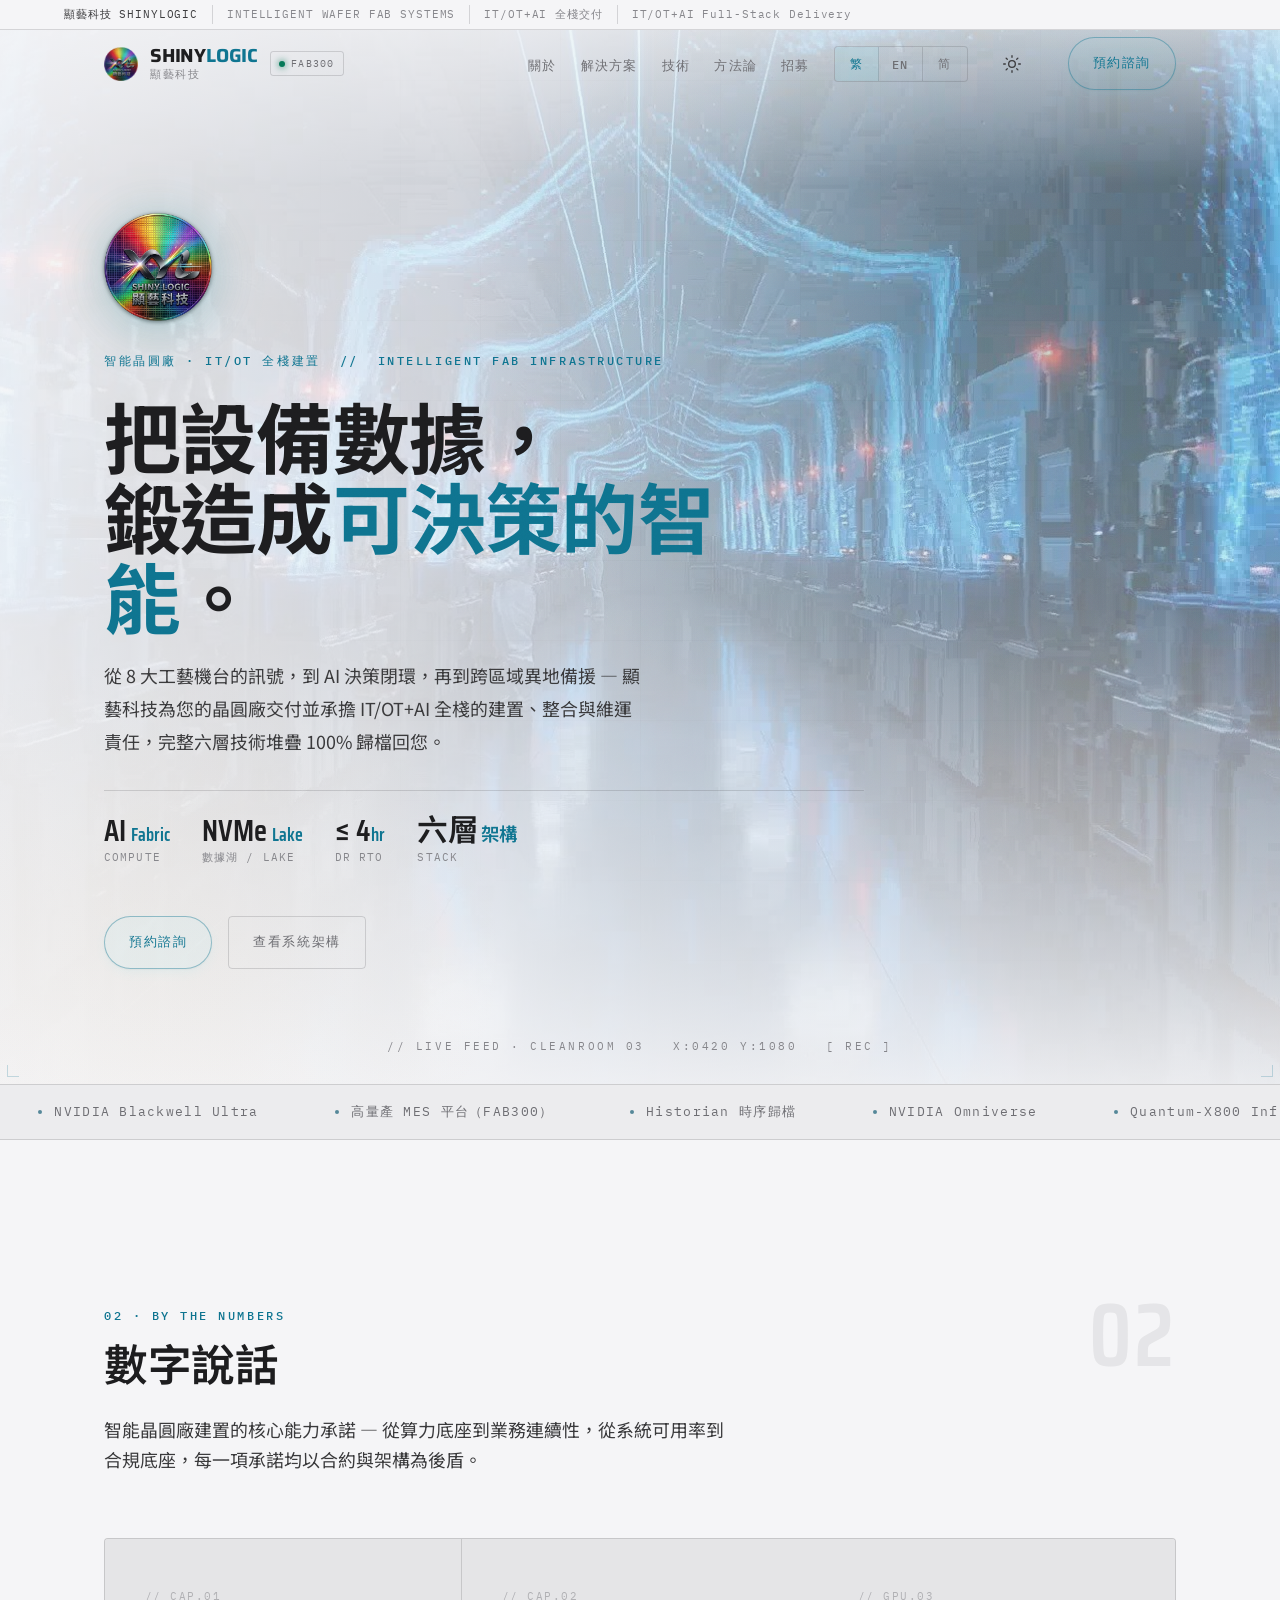
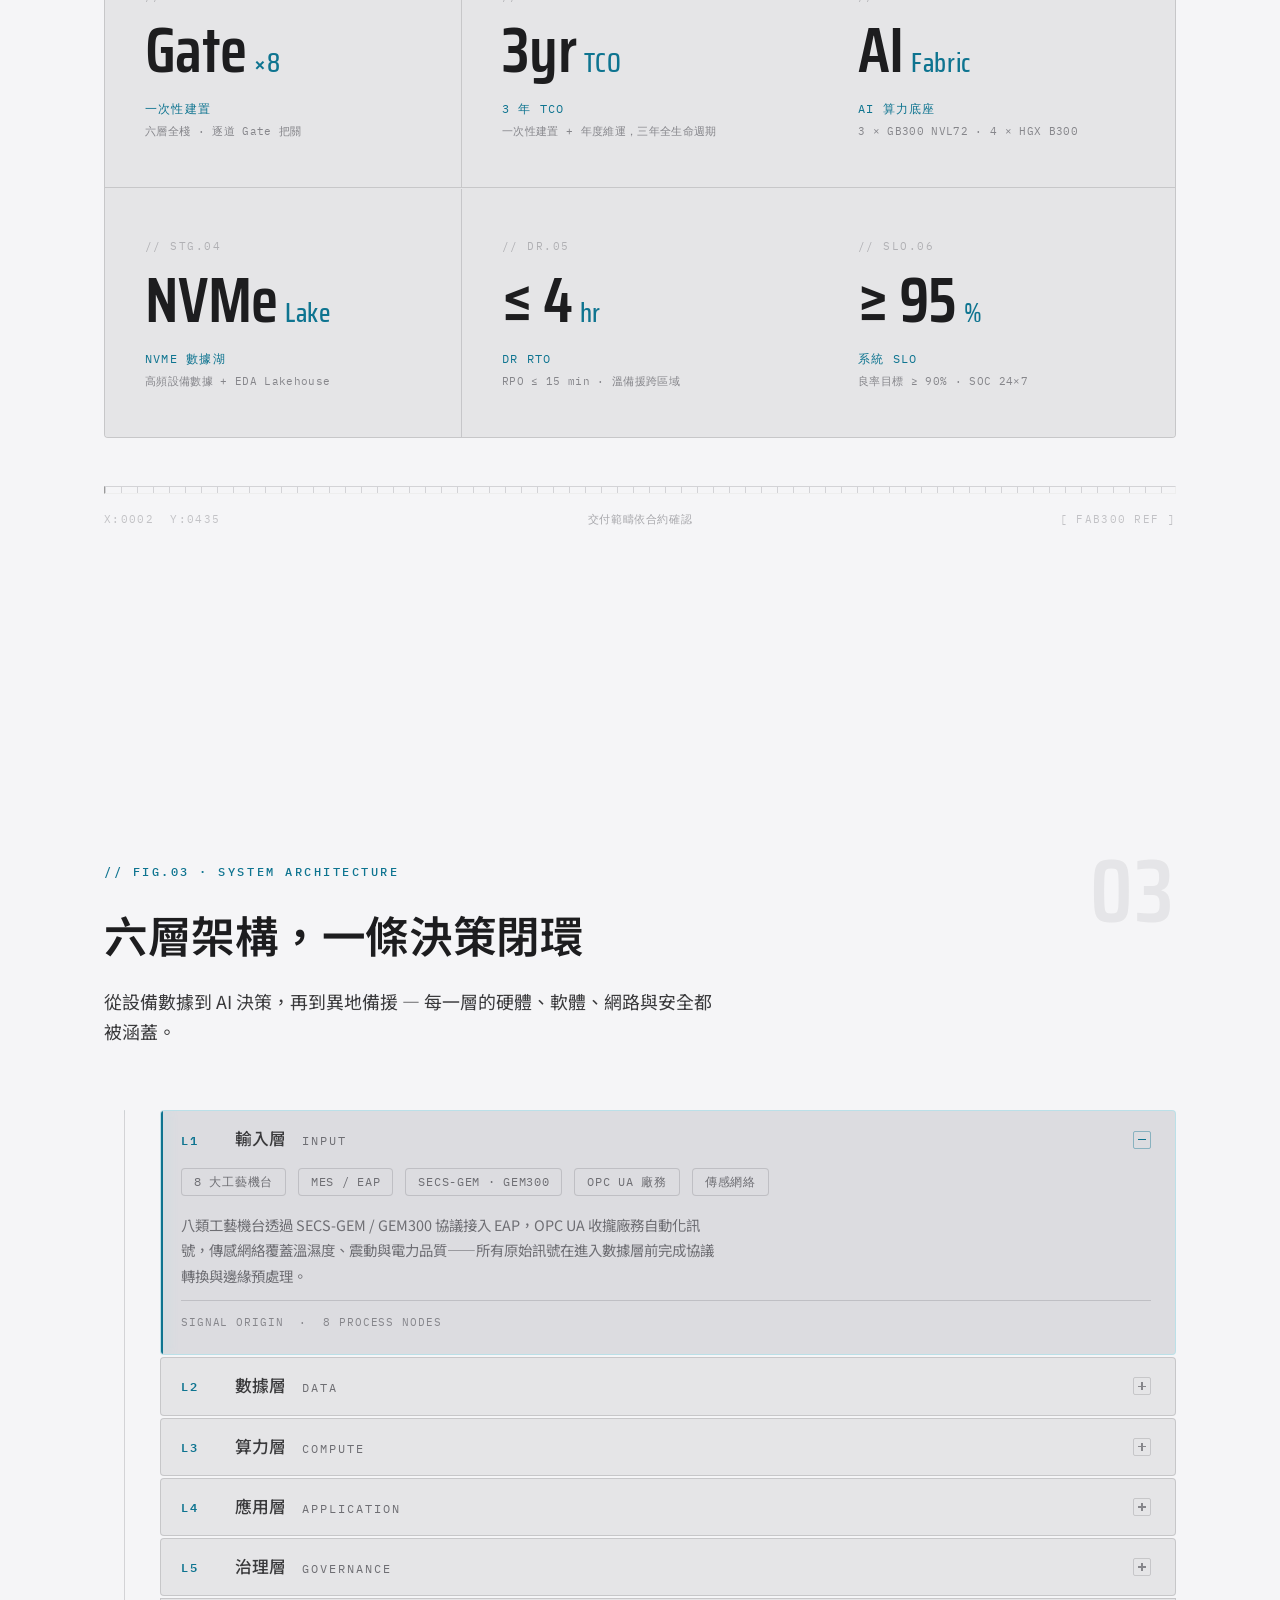
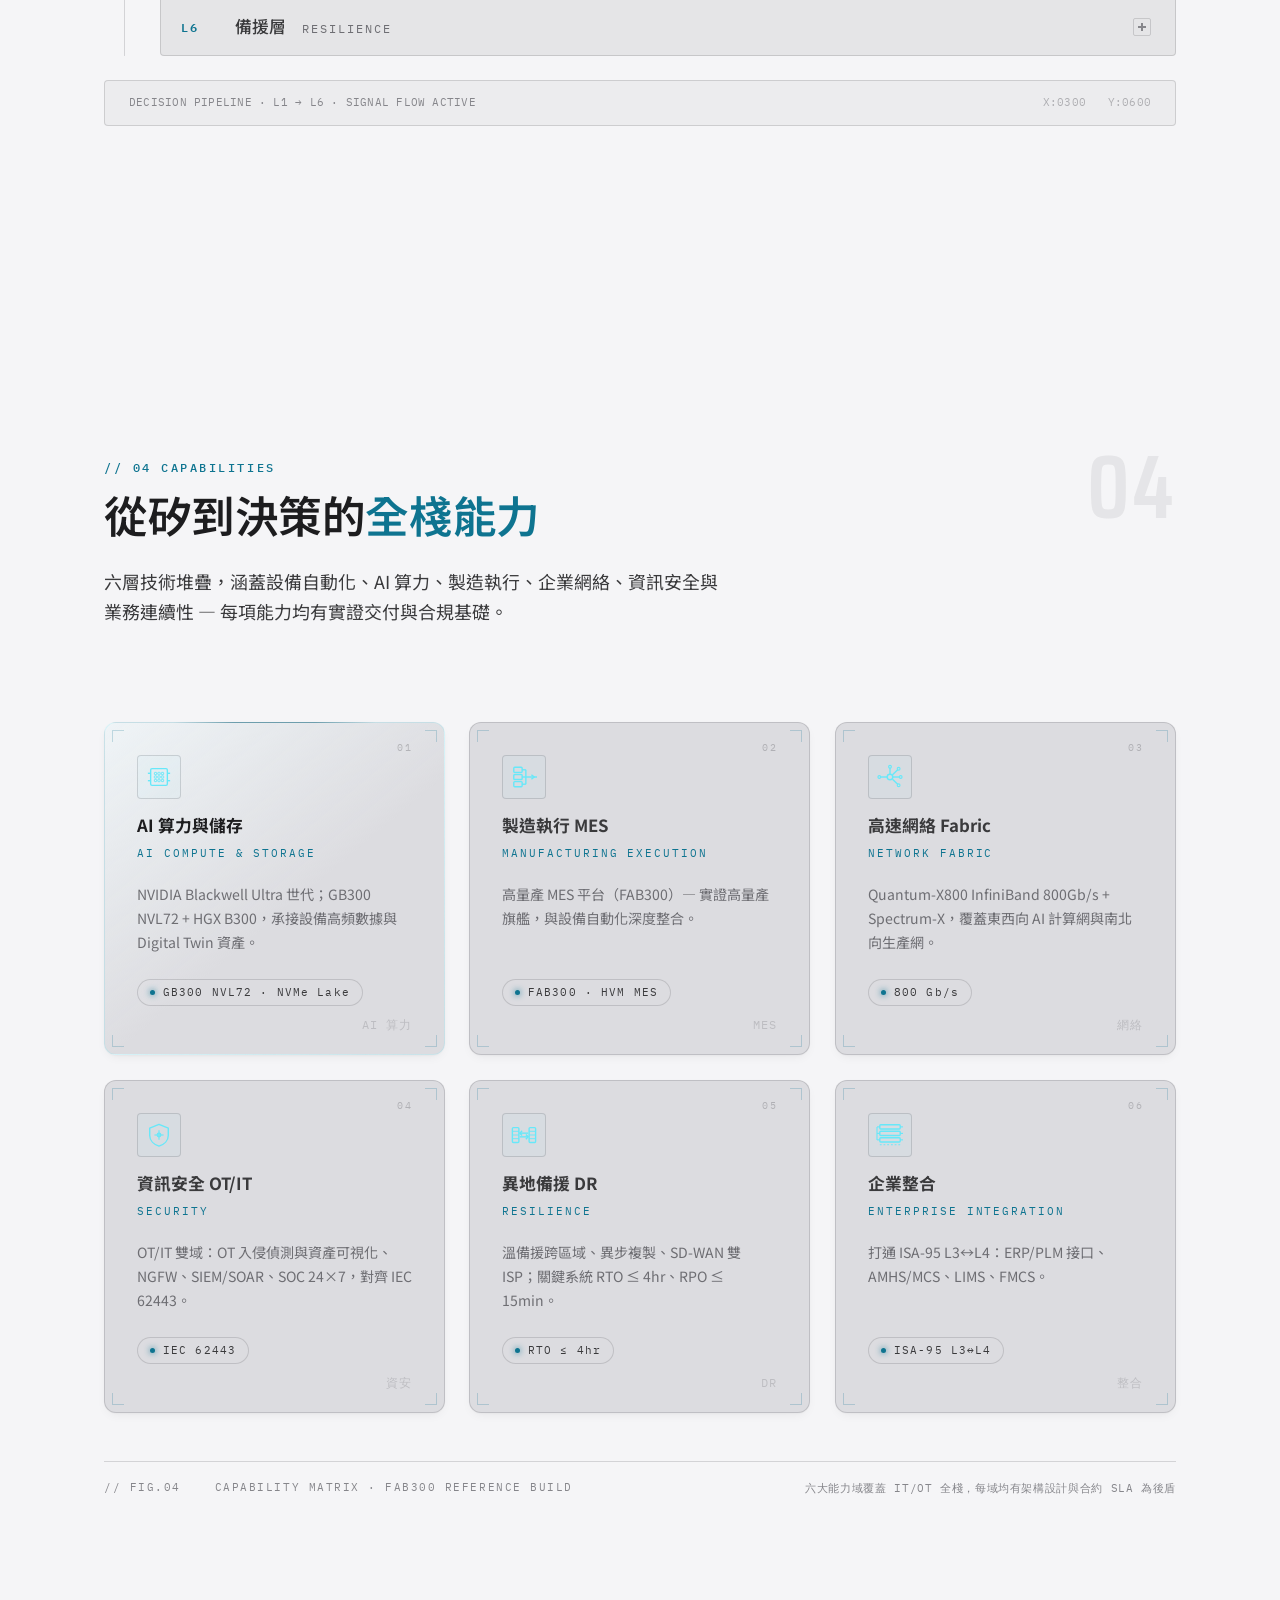
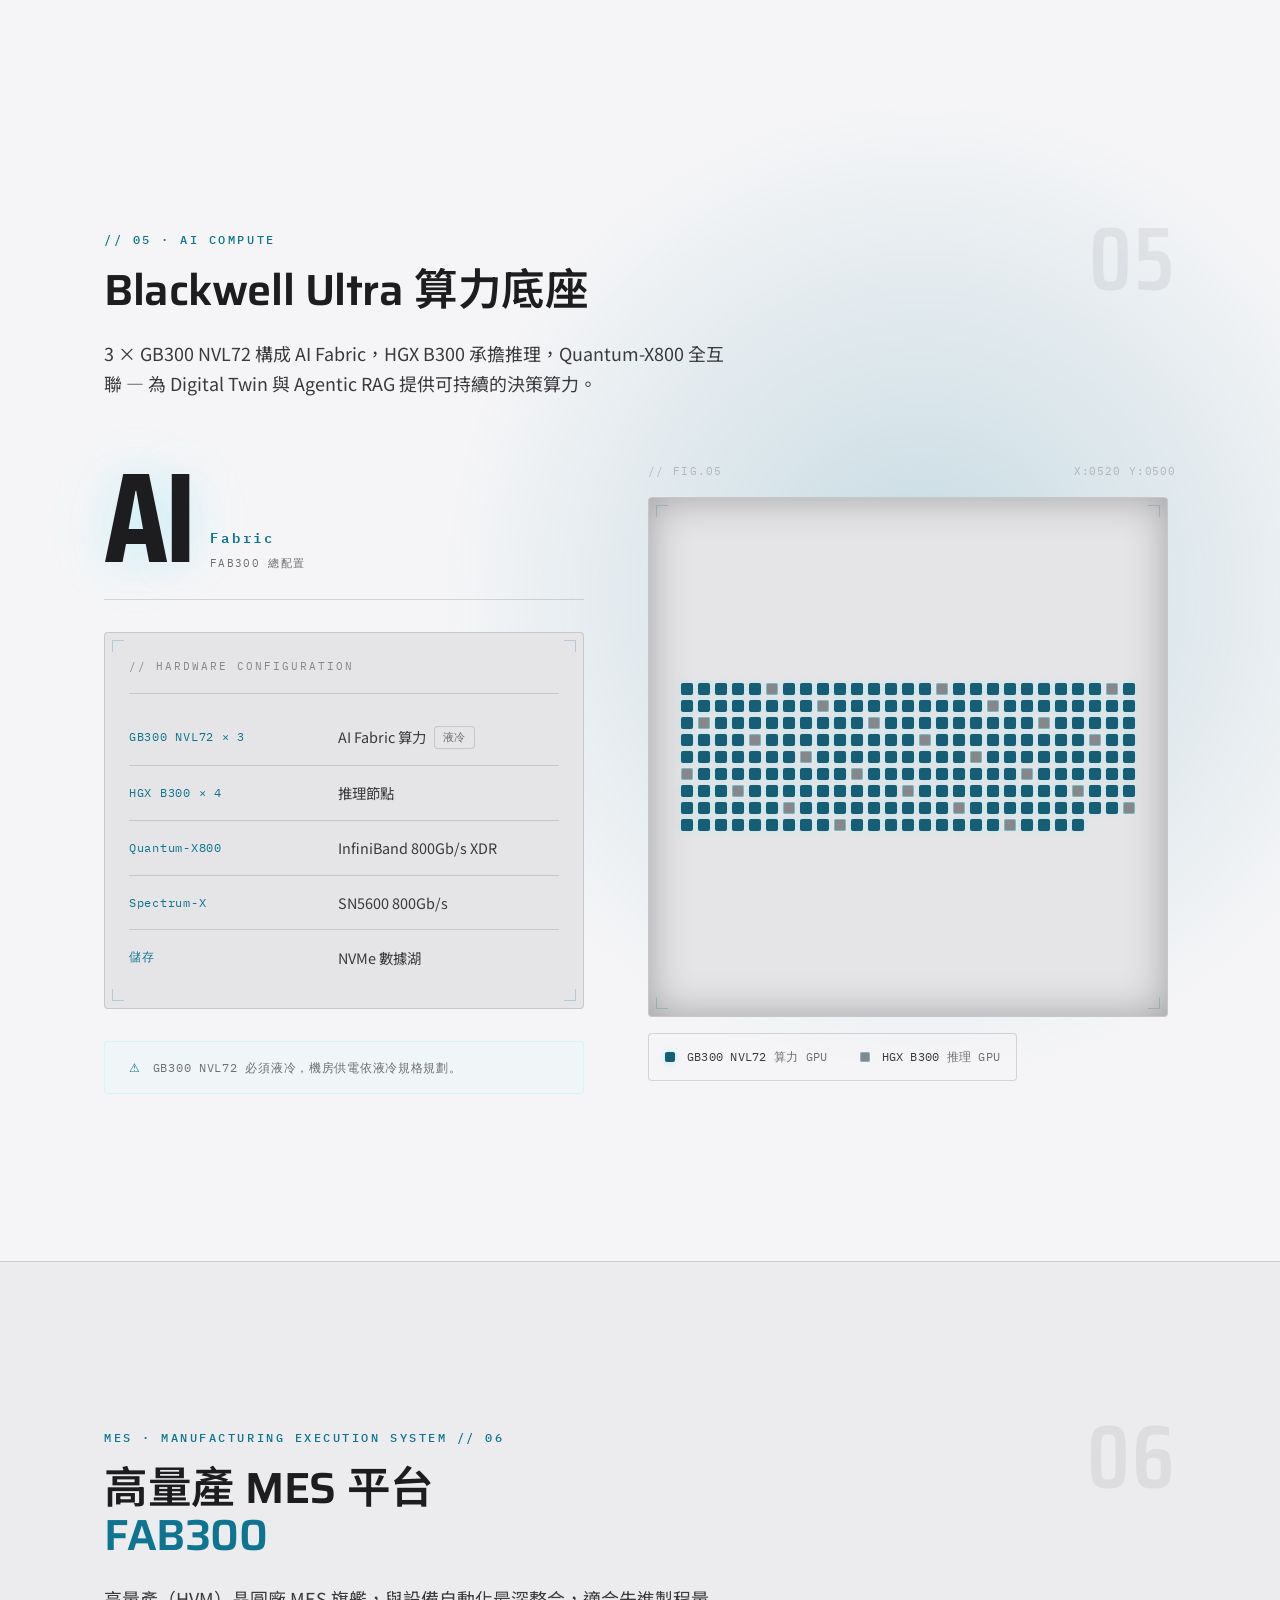
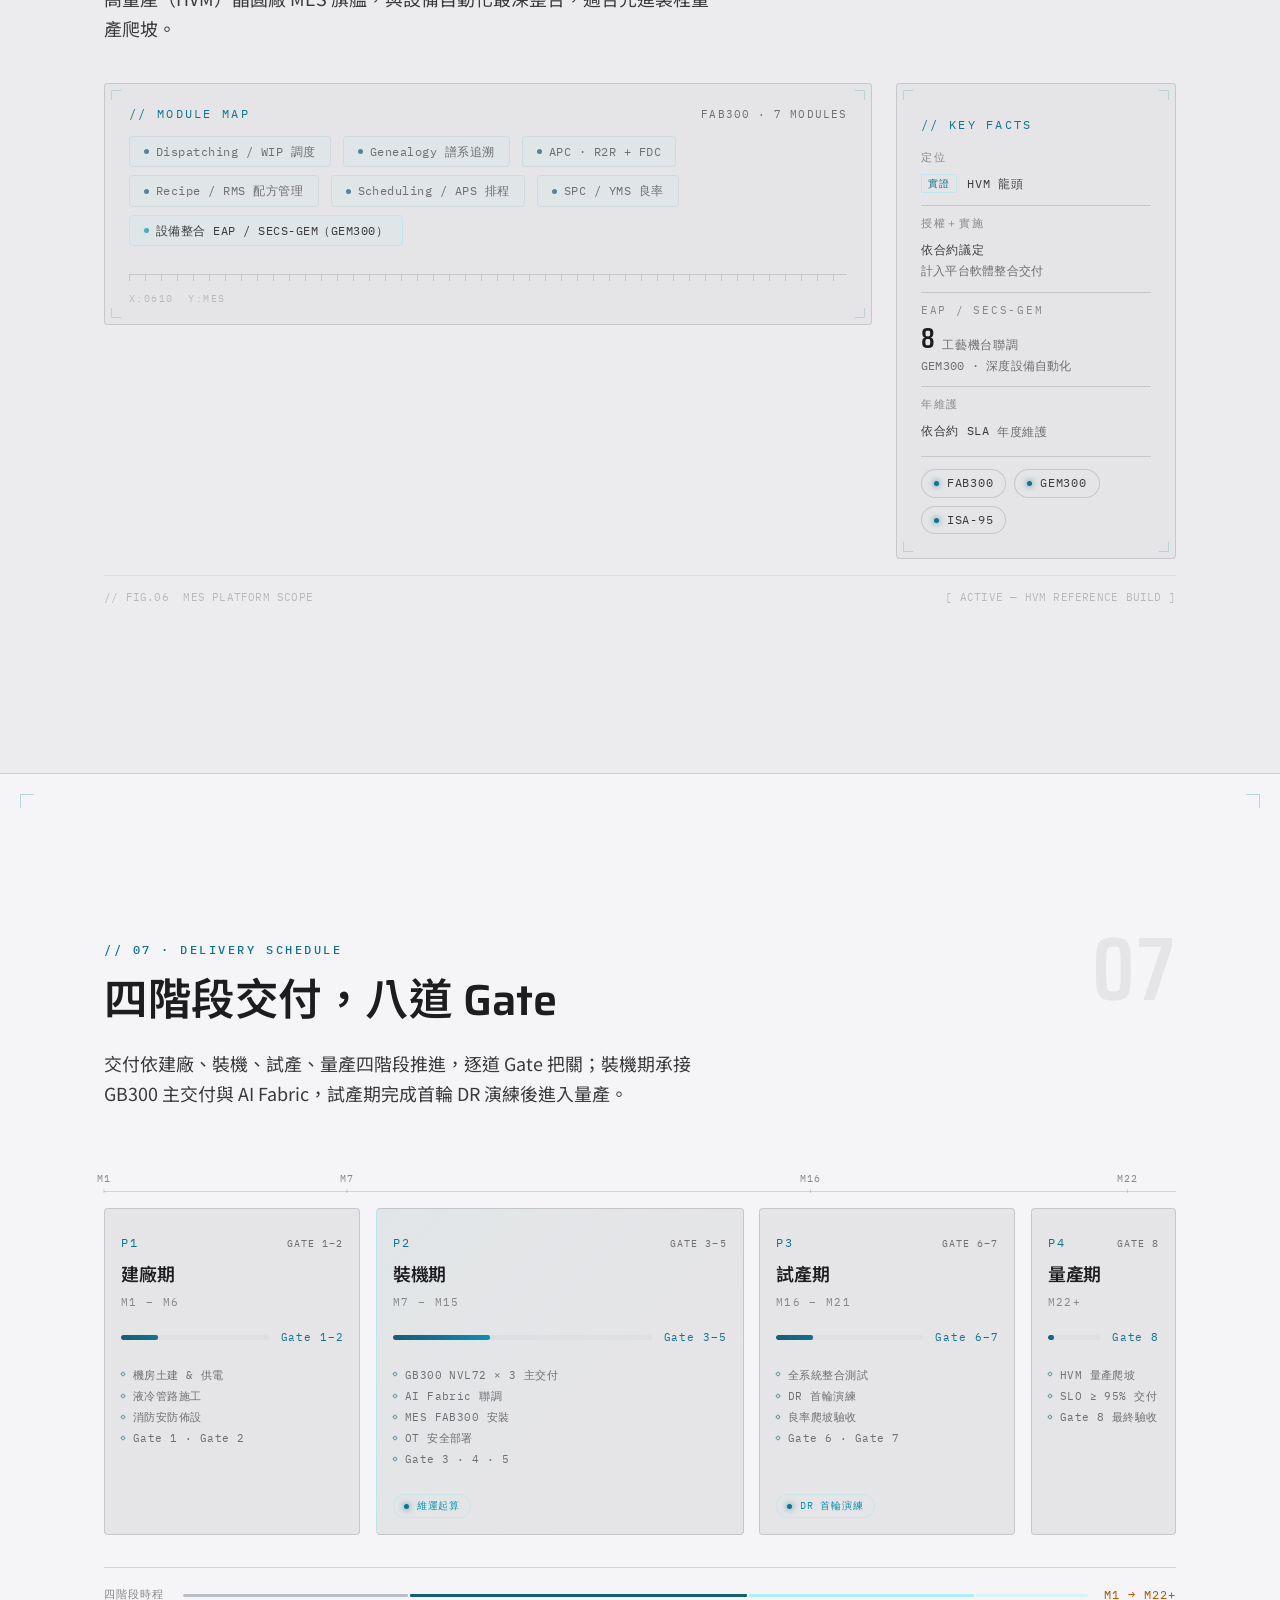
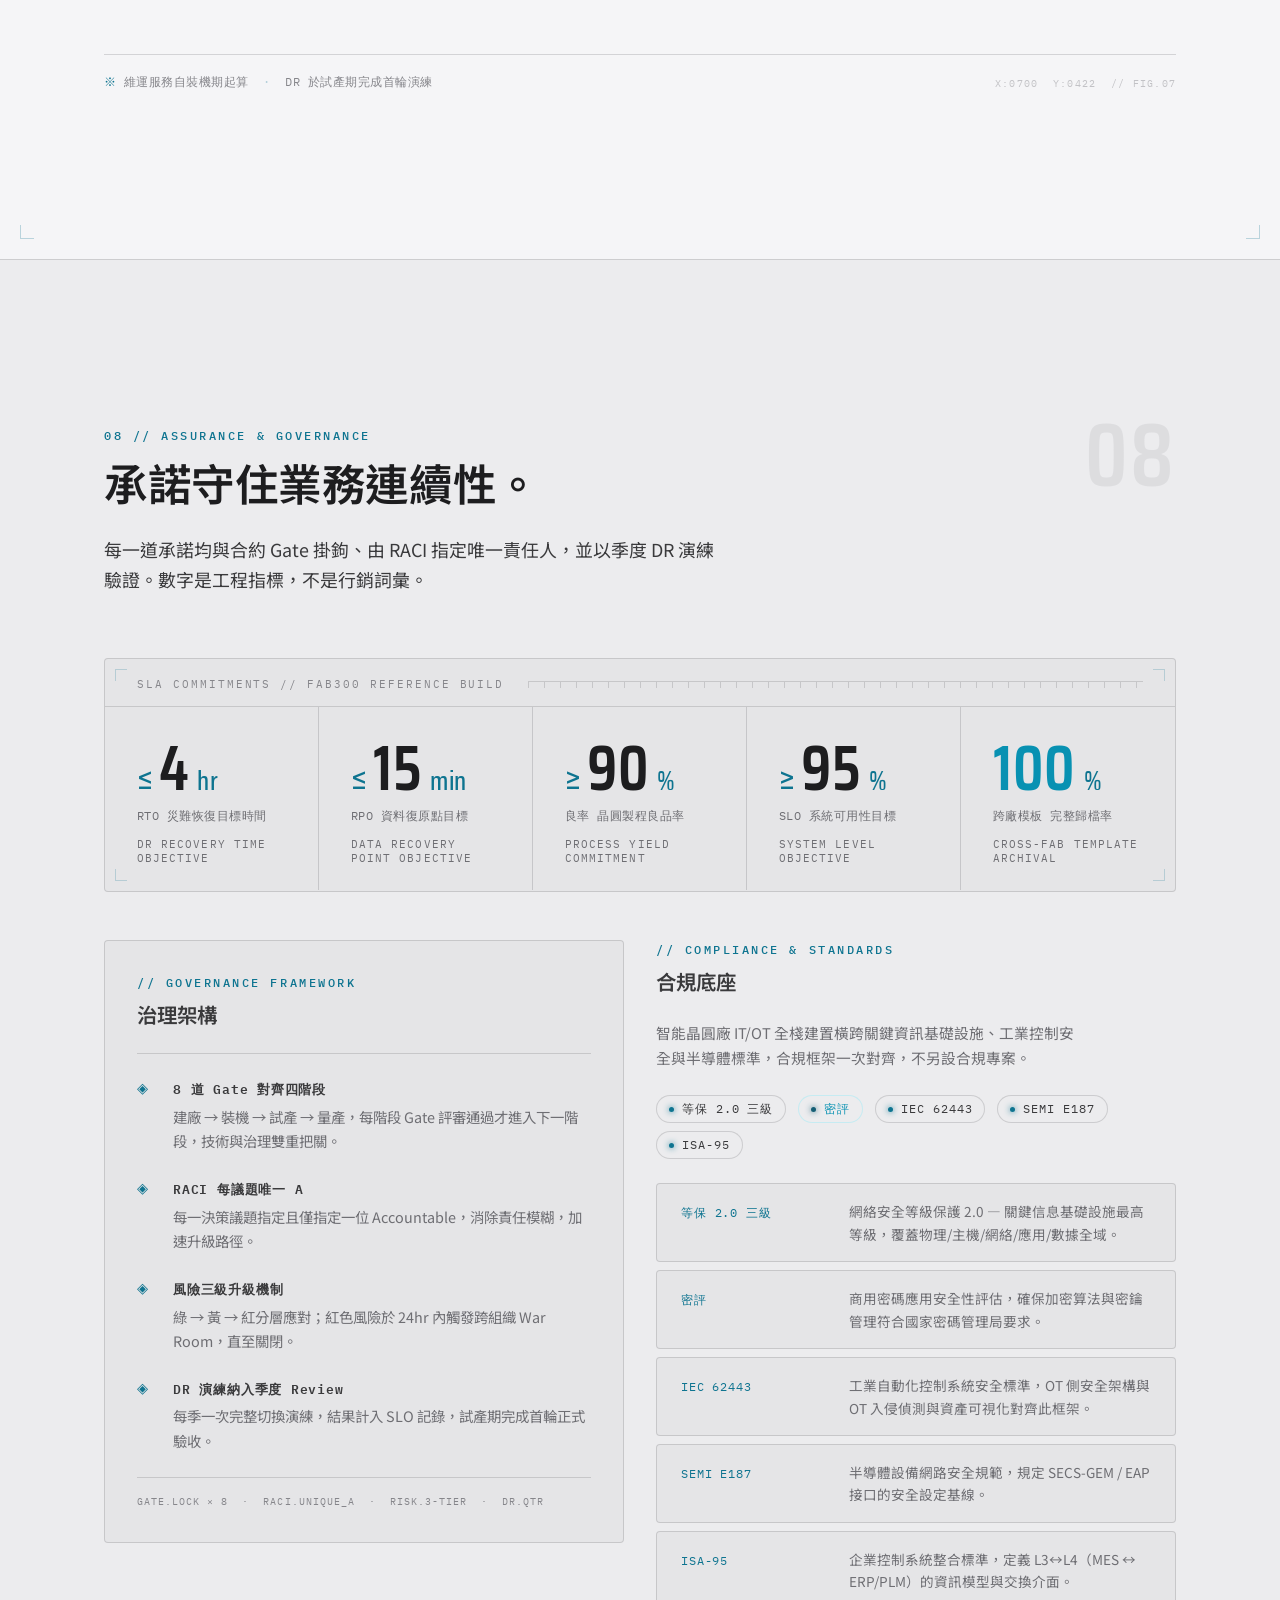
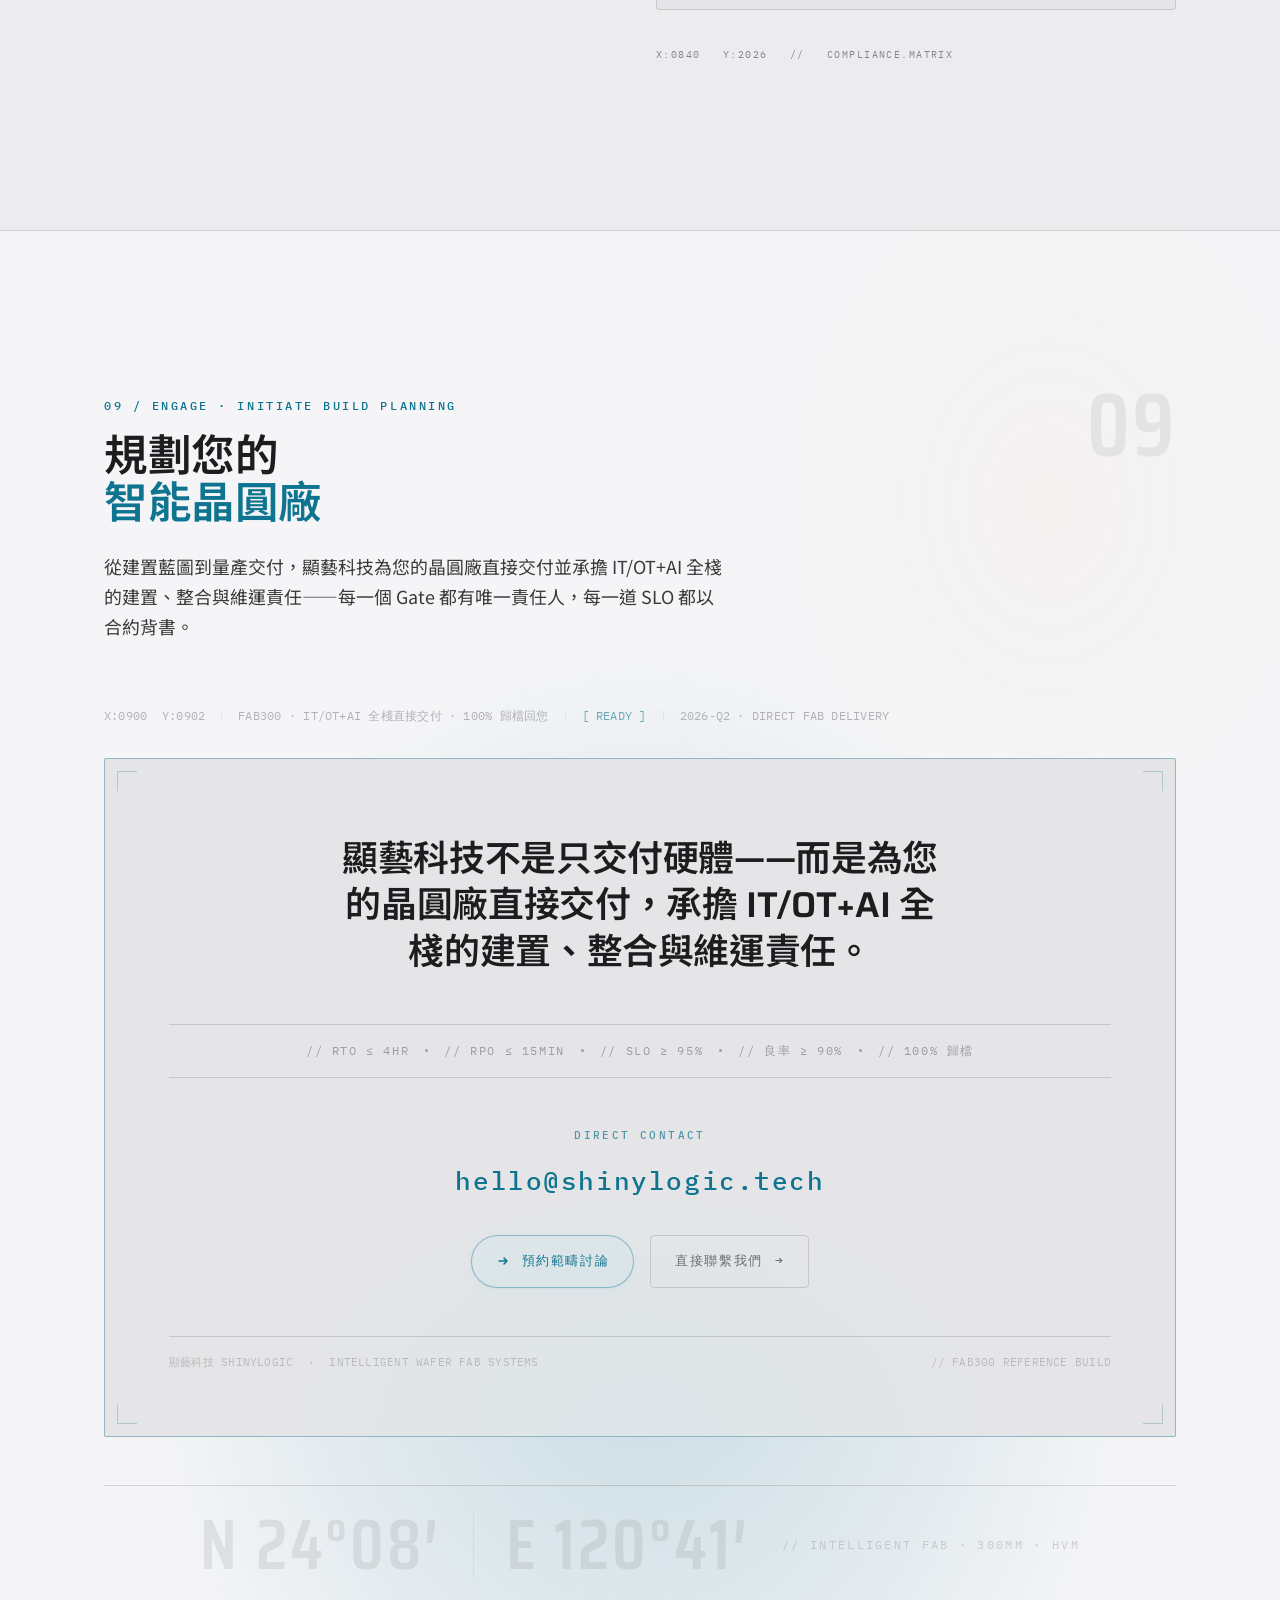
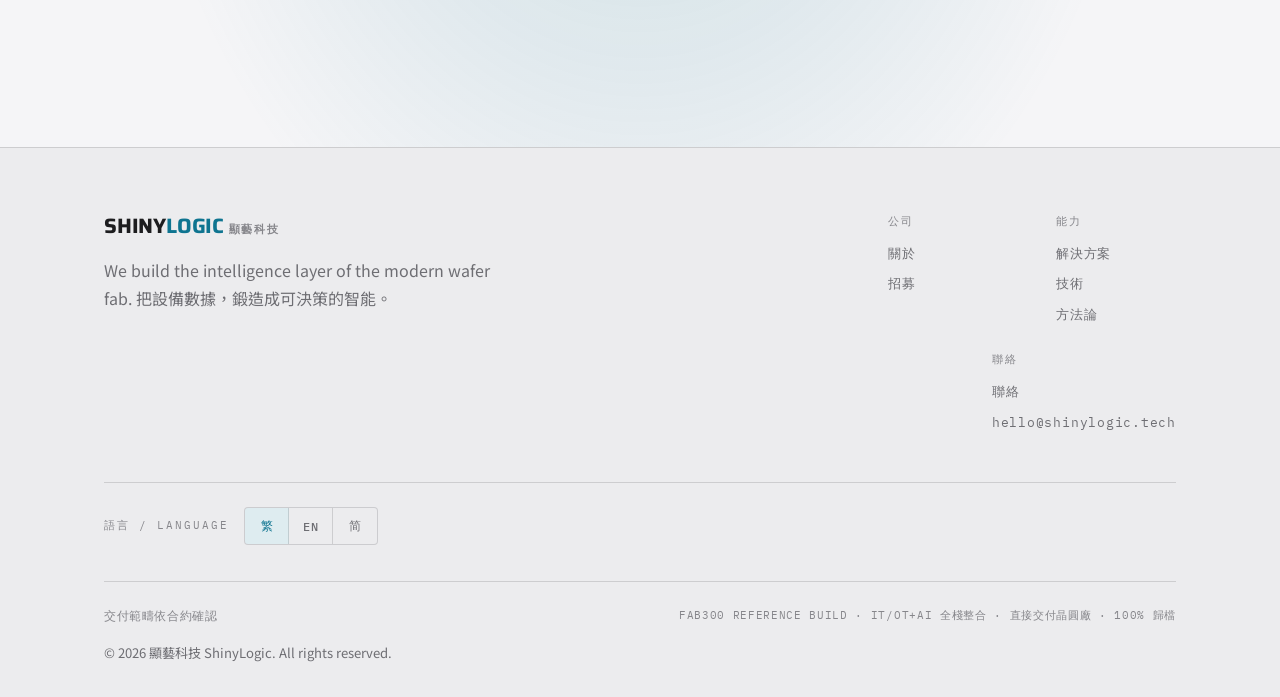
==== commit 1fd75ad9: "refine(content): remove budget-proposal residue + professional copy refinement Workstream B of the 2" ====
--- a/index.html
+++ b/index.html
@@ -279,7 +279,7 @@
             </div>
             <dl class="s-stats__meta">
               <dt class="metric__label accent" data-i18n="home.statsCapexLabel">一次性建置</dt>
-              <dd class="s-stats__sub mono fog" data-i18n="home.statsCapexSub">含預備金 · 依 Gate 逐批釋款</dd>
+              <dd class="s-stats__sub mono fog" data-i18n="home.statsCapexSub">六層全棧 · 逐道 Gate 把關</dd>
             </dl>
           </div>
         </div>
@@ -379,7 +379,7 @@
       <hr class="rule" aria-hidden="true">
       <div class="s-stats__foot-inner">
         <span class="mono steel s-stats__coord" aria-hidden="true">X:0002&nbsp;&nbsp;Y:0435</span>
-        <span class="mono steel s-stats__ref" data-i18n="home.statsFootRef">報價基準 2026 Q2 · 交付範疇依合約確認</span>
+        <span class="mono steel s-stats__ref" data-i18n="home.statsFootRef">交付範疇依合約確認</span>
         <span class="mono steel s-stats__coord" aria-hidden="true">[ FAB300 REF ]</span>
       </div>
     </footer>
@@ -1179,8 +1179,7 @@
         <span class="kicker" data-i18n="home.deliveryKicker">// 07 · DELIVERY SCHEDULE</span>
         <h2 class="section-title" data-i18n="home.deliveryTitle">四階段交付，八道 Gate</h2>
         <p class="section-lede" data-i18n="home.deliveryLede">
-          建置費用依四階段區間分攤，逐道 Gate 釋放撥款；裝機期承接 GB300 主交付與 AI Fabric，
-          試產期完成首輪 DR 演練後進入量產爬坡。
+          交付依建廠、裝機、試產、量產四階段推進，逐道 Gate 把關；裝機期承接 GB300 主交付與 AI Fabric，試產期完成首輪 DR 演練後進入量產。
         </p>
       </div>
       <span class="section-index" aria-hidden="true">07</span>
@@ -1334,8 +1333,6 @@
       <p class="mono s-delivery__fn-text">
         <span class="accent">※</span>
         <span data-i18n="home.deliveryFnOpex">維運服務自裝機期起算</span>
-        <span class="s-delivery__fn-sep" aria-hidden="true">·</span>
-        <span data-i18n="home.deliveryFnReserve">8% 預備金已按階段分攤</span>
         <span class="s-delivery__fn-sep" aria-hidden="true">·</span>
         <span data-i18n="home.deliveryFnDr">DR 於試產期完成首輪演練</span>
       </p>
@@ -1459,7 +1456,7 @@
             <span class="s-assurance__gov-icon accent" aria-hidden="true">◈</span>
             <div>
               <strong class="s-assurance__gov-label" data-i18n="home.assuranceGov1Label">8 道 Gate 對齊四階段</strong>
-              <p class="s-assurance__gov-desc fog" data-i18n="home.assuranceGov1Desc">建廠 → 裝機 → 試產 → 量產，每階段 Gate 評審釋放下期撥款，技術與財務雙重鎖定。</p>
+              <p class="s-assurance__gov-desc fog" data-i18n="home.assuranceGov1Desc">建廠 → 裝機 → 試產 → 量產，每階段 Gate 評審通過才進入下一階段，技術與治理雙重把關。</p>
             </div>
           </li>
           <li class="s-assurance__gov-item">
@@ -1646,7 +1643,7 @@
           <hr class="hairline s-contact__hr">
           <div class="s-contact__bottom-anno">
             <span class="mono steel">顯藝科技 SHINYLOGIC &nbsp;·&nbsp; INTELLIGENT WAFER FAB SYSTEMS</span>
-            <span class="mono steel">// FAB300 REFERENCE BUILD · 2026 Q2</span>
+            <span class="mono steel">// FAB300 REFERENCE BUILD</span>
           </div>
         </div>
 
@@ -1708,7 +1705,7 @@
 
       <div class="footer__bottom">
         <div>
-          <p class="footer__tech mono" data-i18n="foot.tech">報價基準 2026 Q2 · 交付範疇依合約確認</p>
+          <p class="footer__tech mono" data-i18n="foot.tech">交付範疇依合約確認</p>
           <p class="footer__copy" data-i18n="foot.copy">© 2026 顯藝科技 ShinyLogic. All rights reserved.</p>
         </div>
         <p class="footer__fine mono" data-i18n="foot.fine">FAB300 REFERENCE BUILD · IT/OT+AI 全棧整合 · 直接交付晶圓廠 · 100% 歸檔</p>
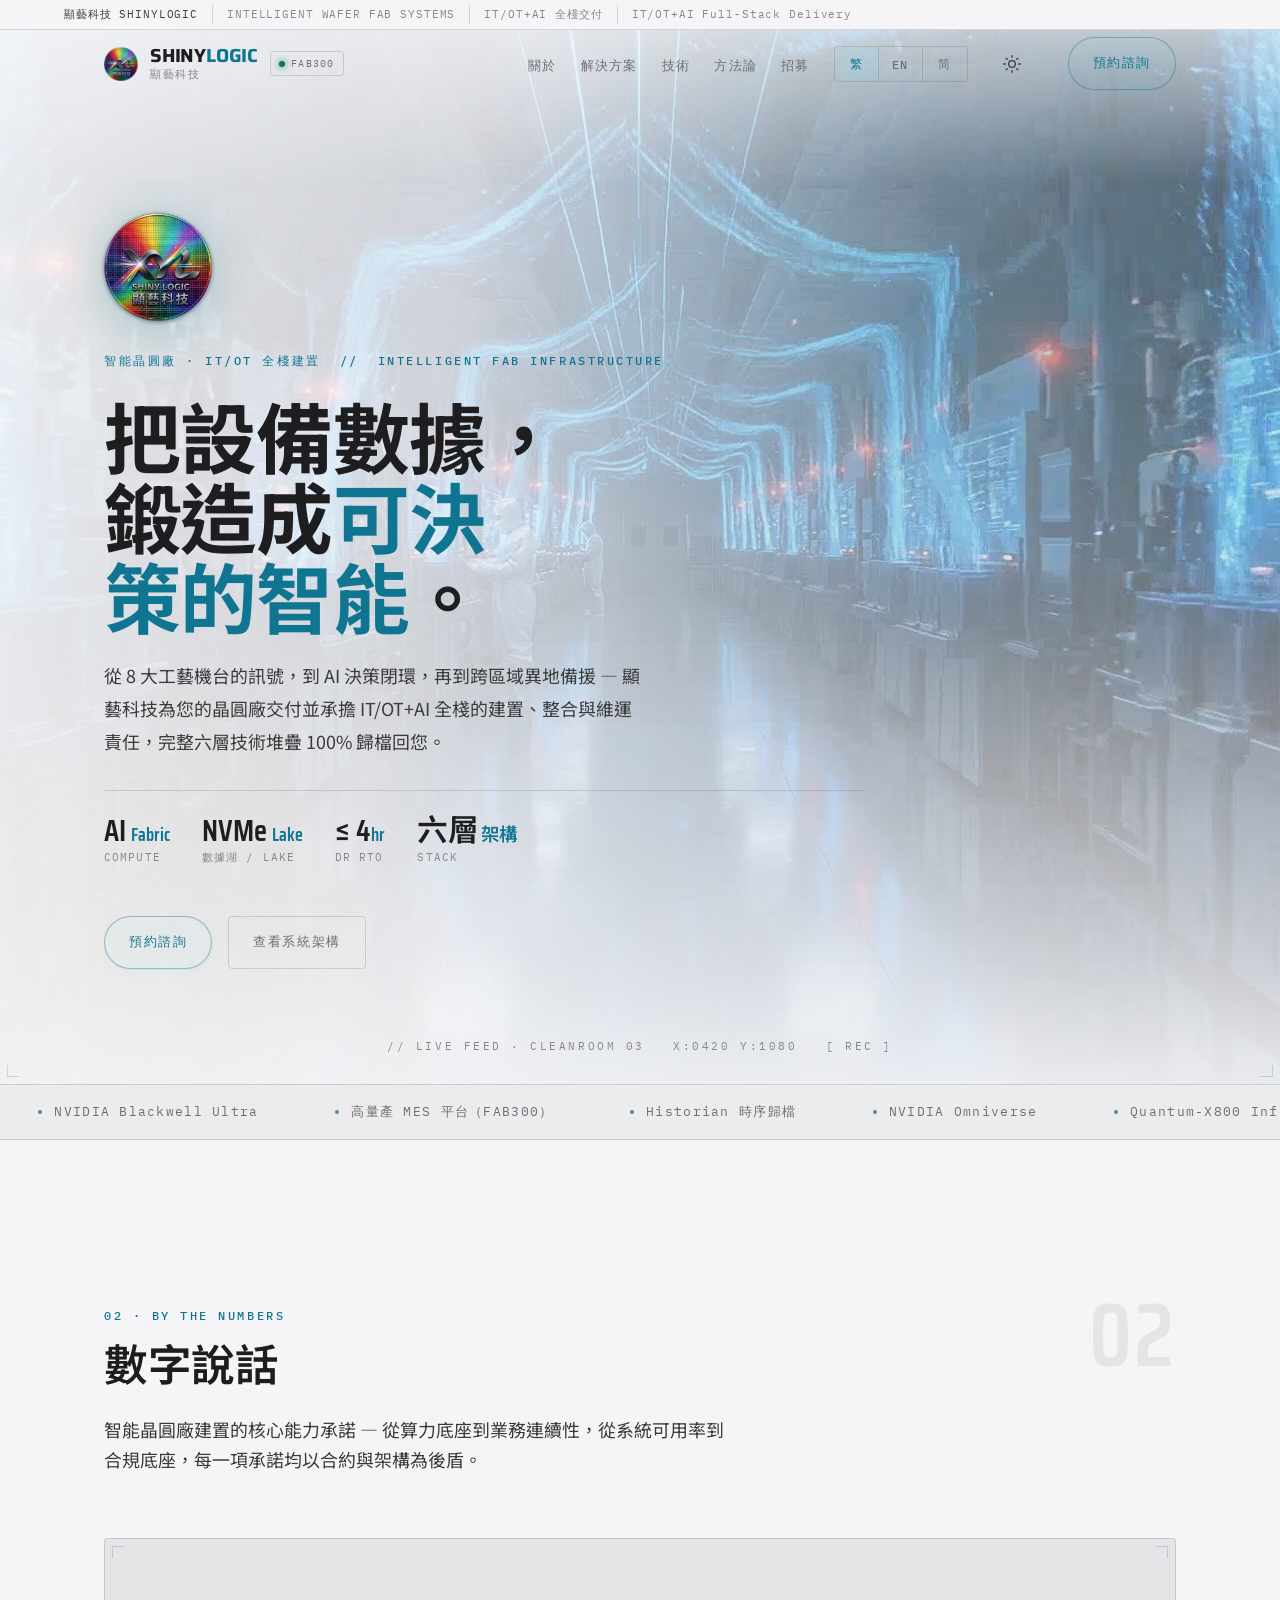
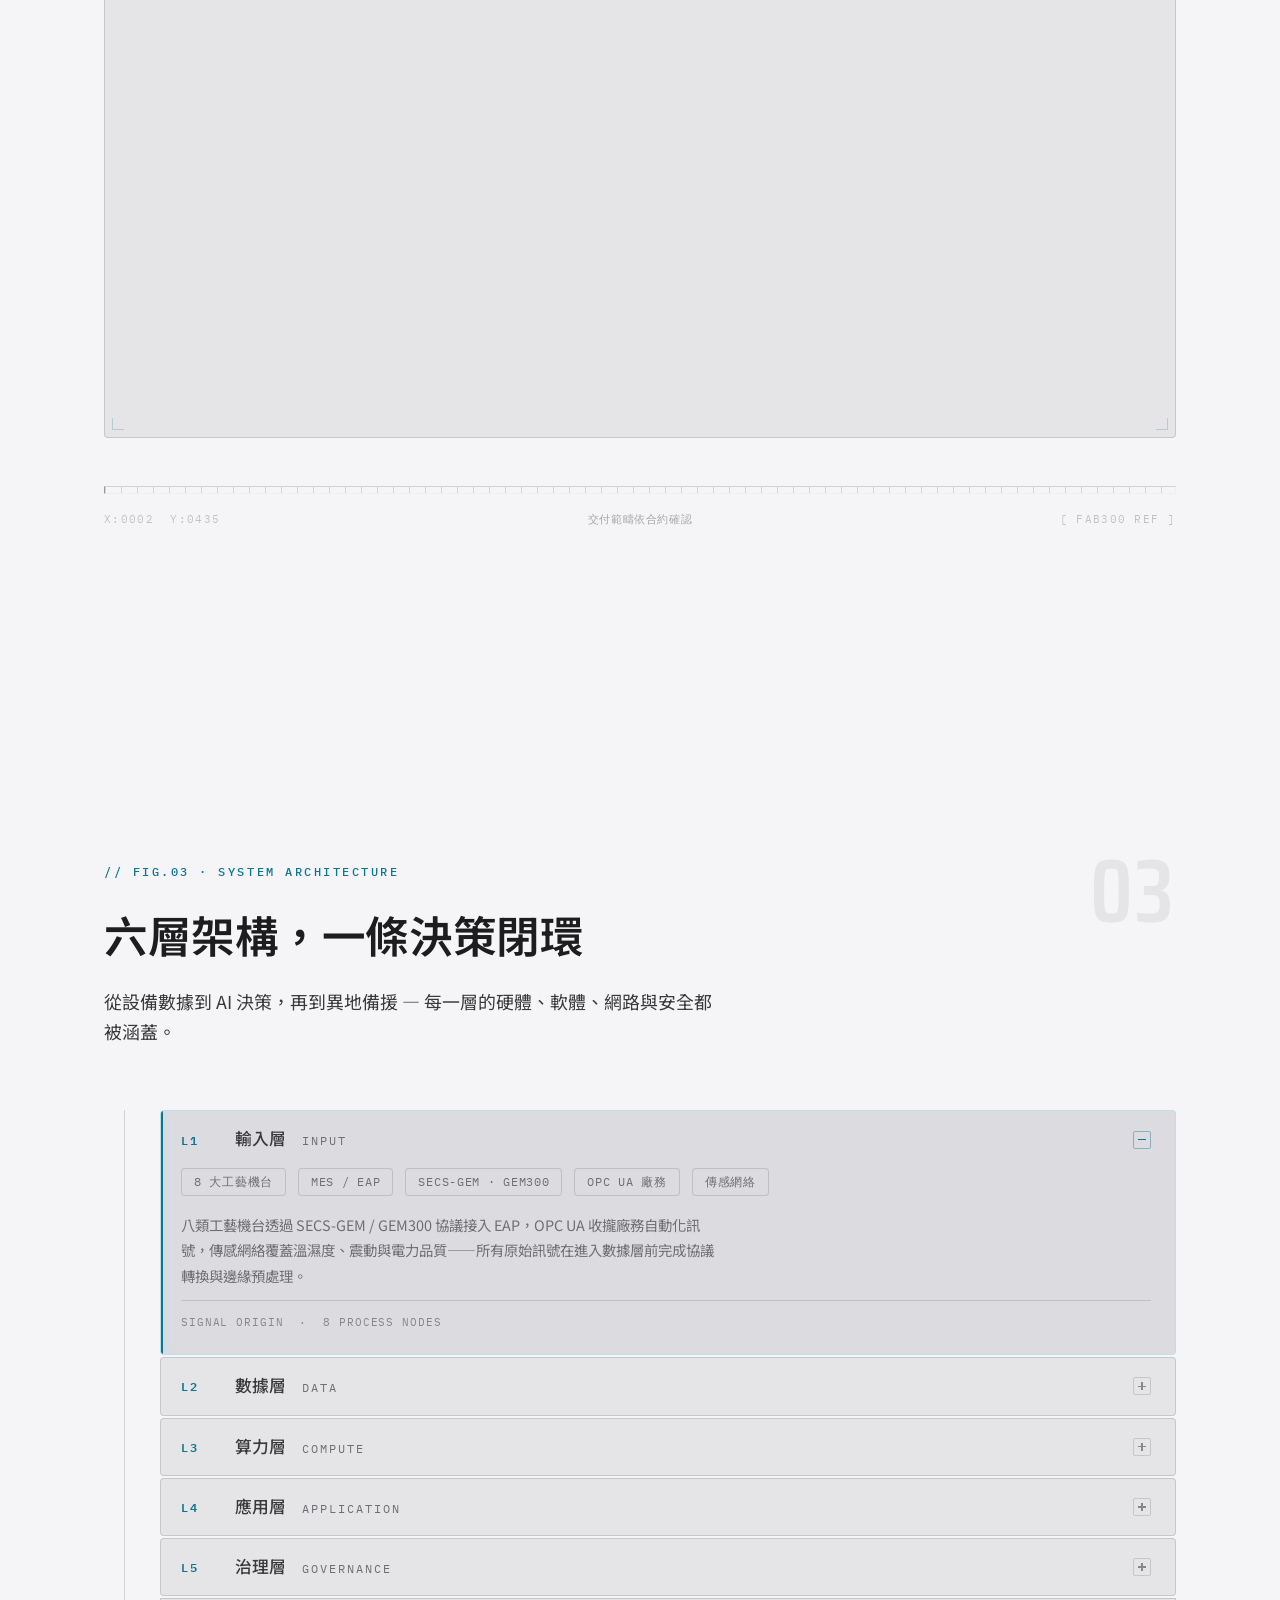
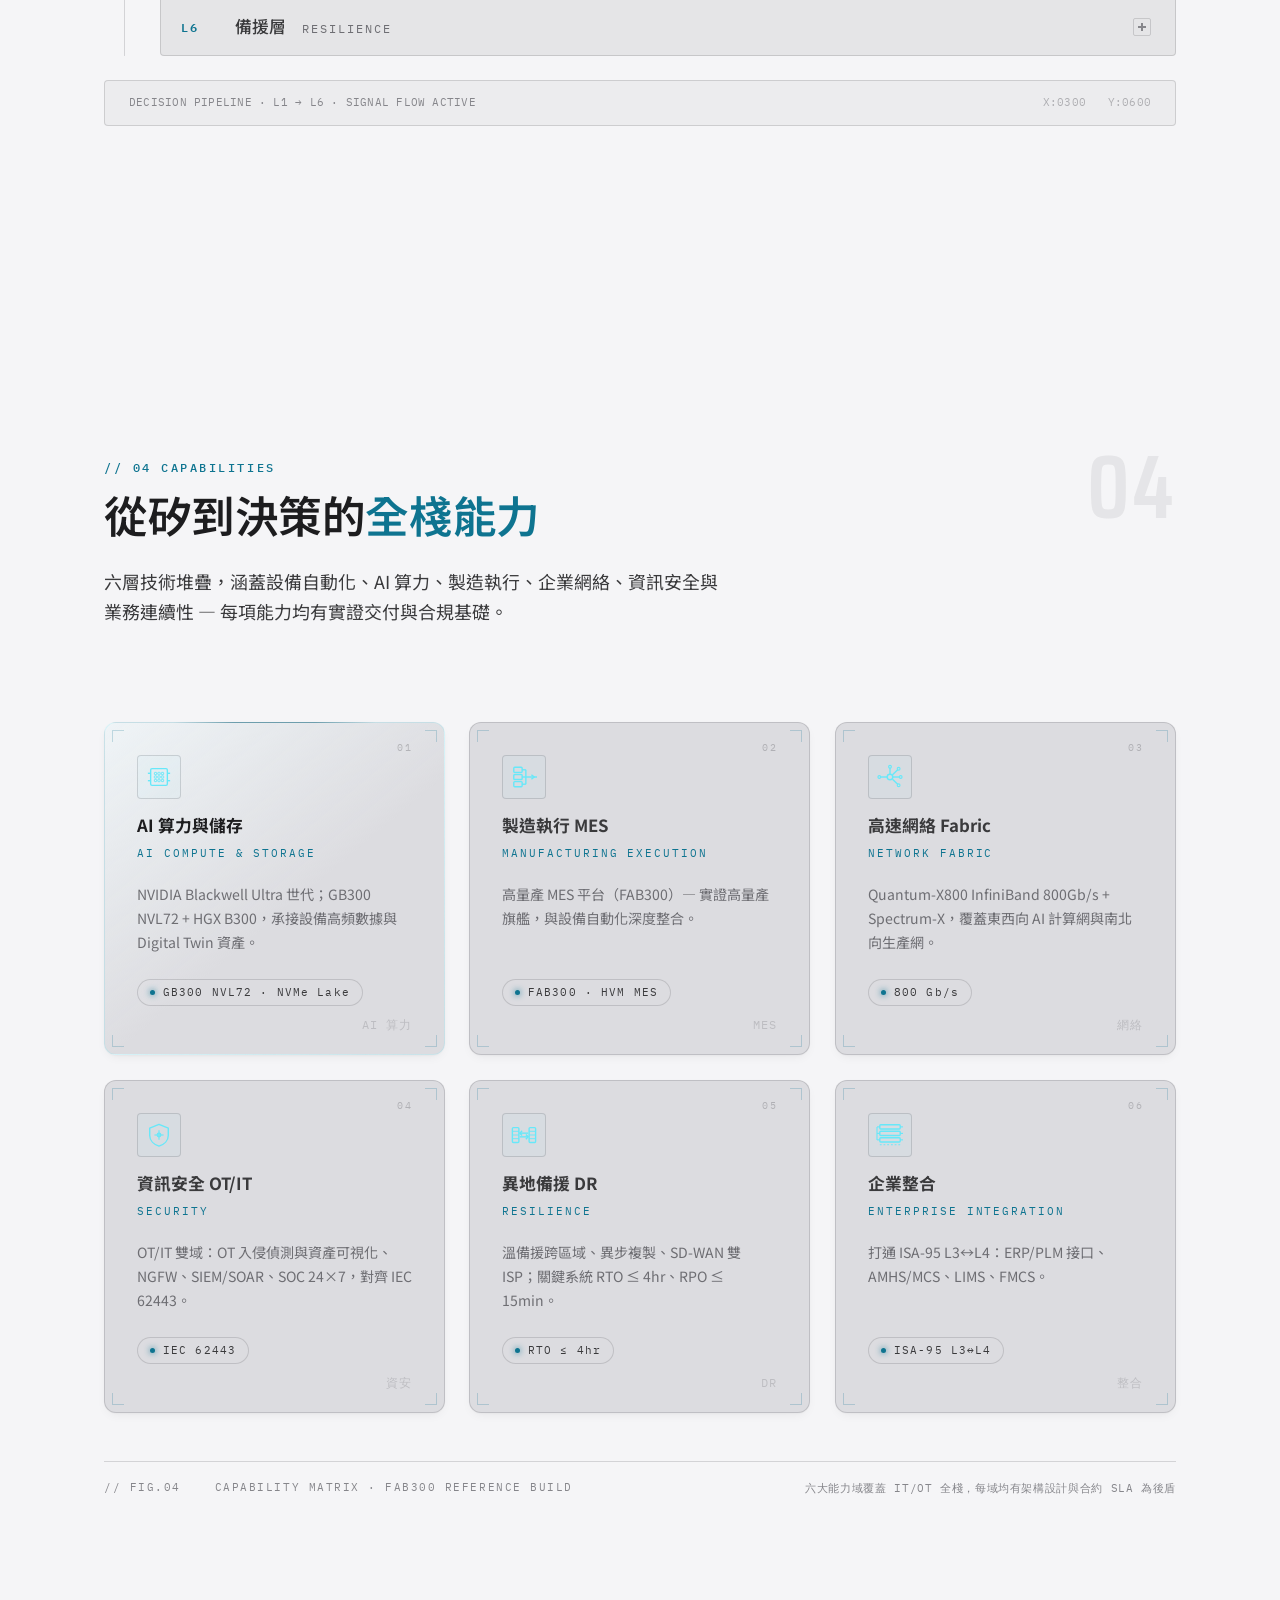
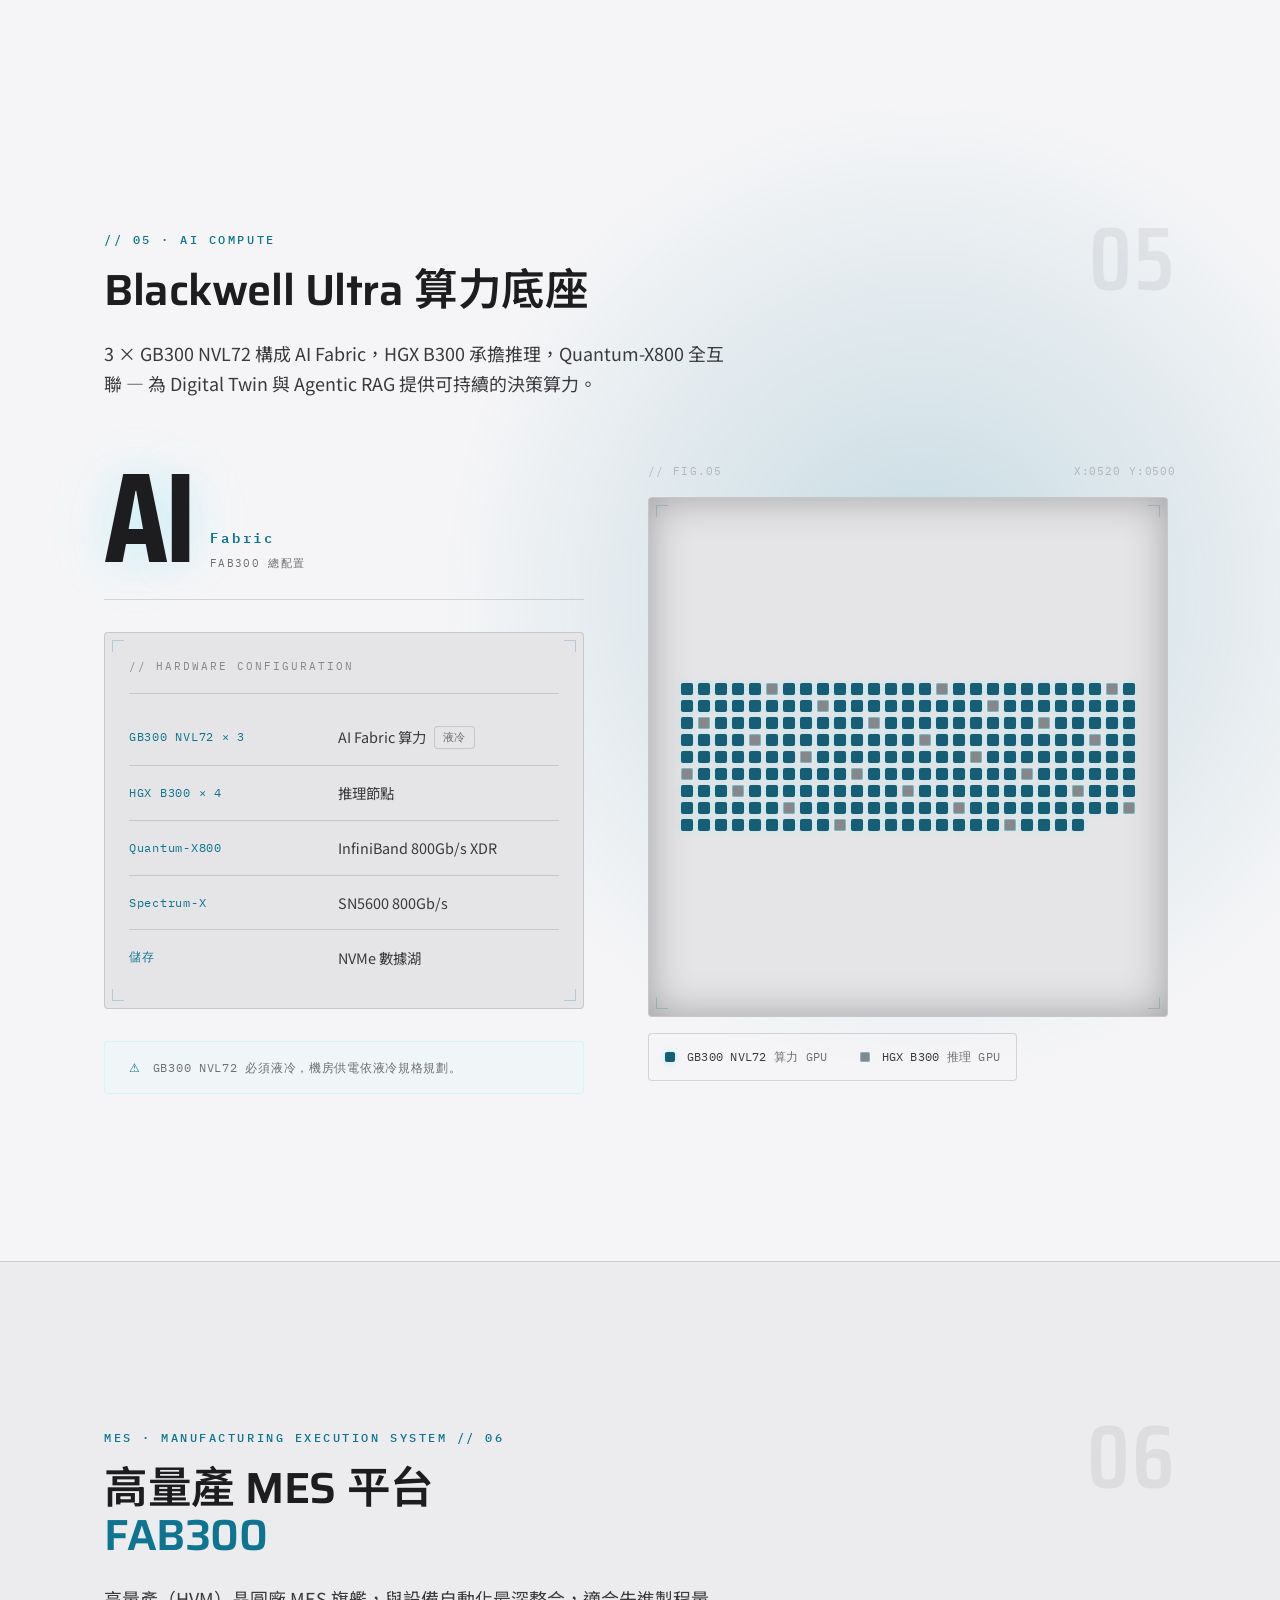
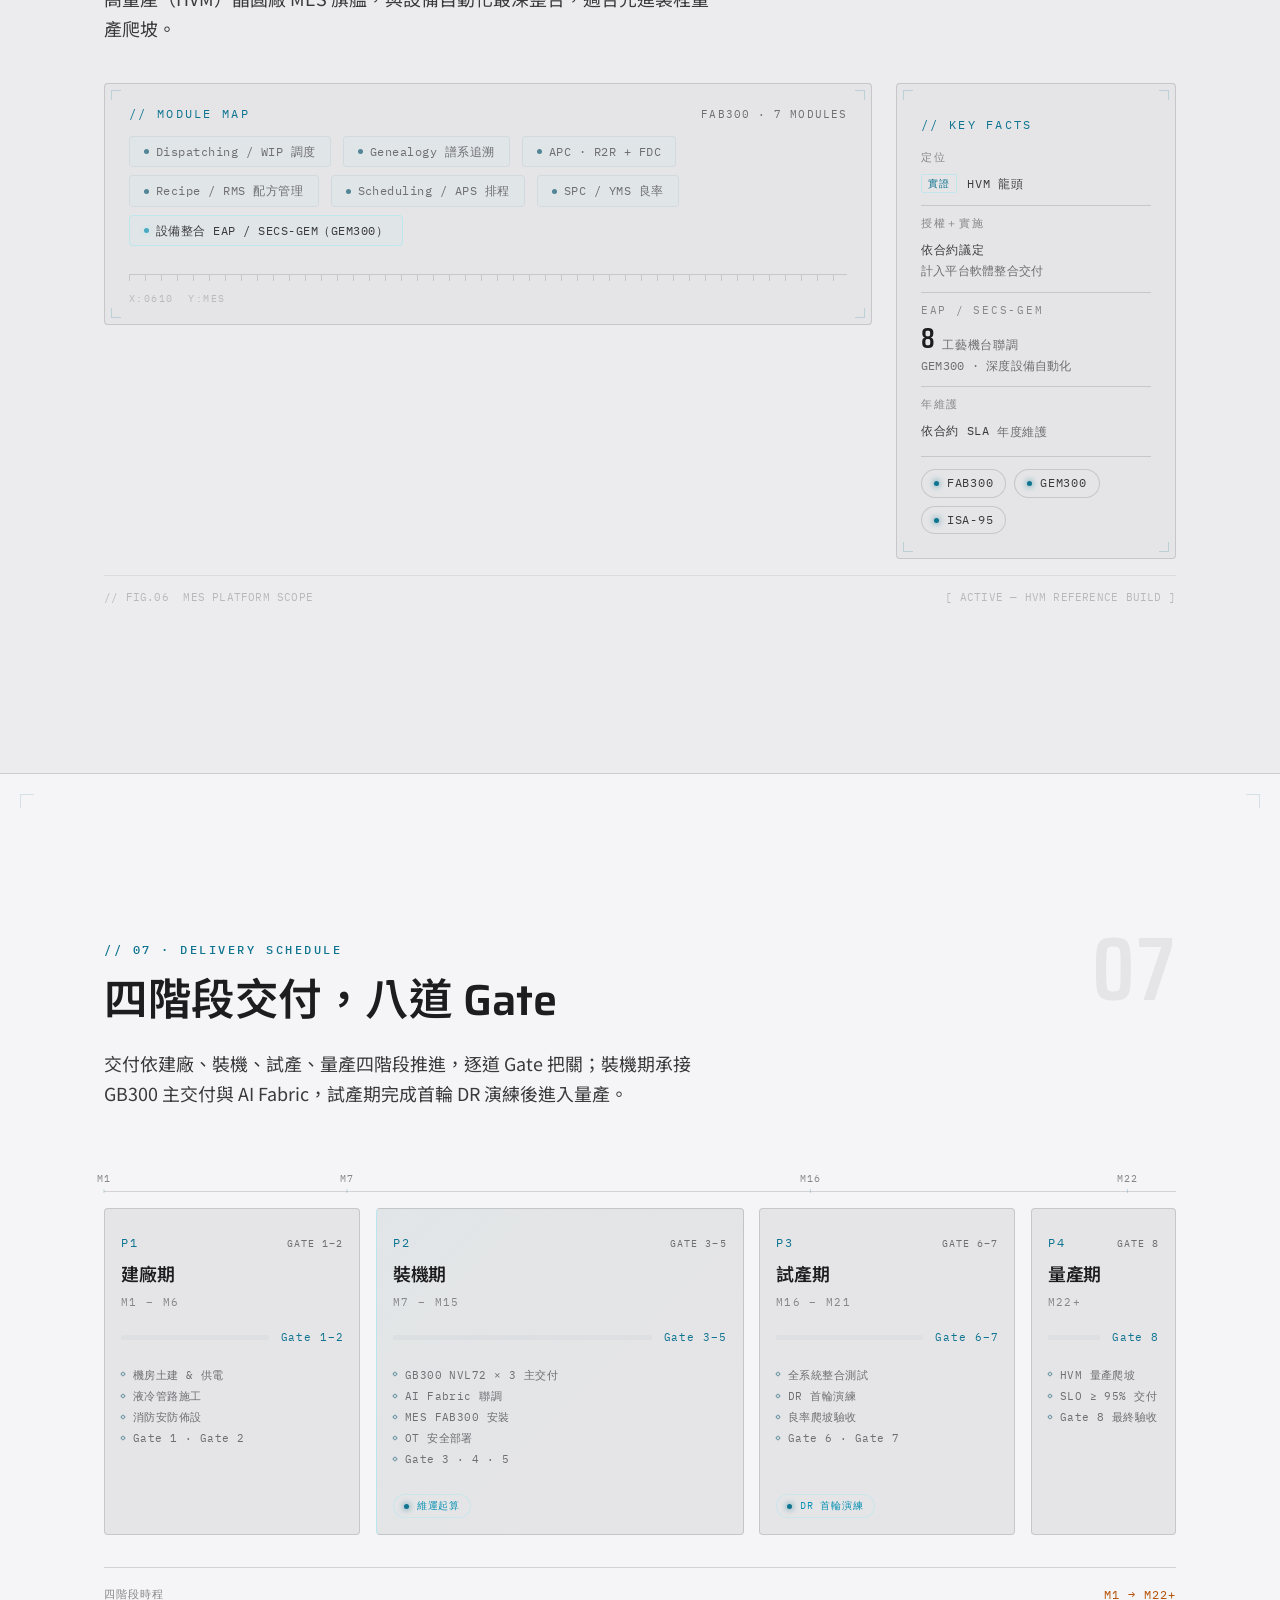
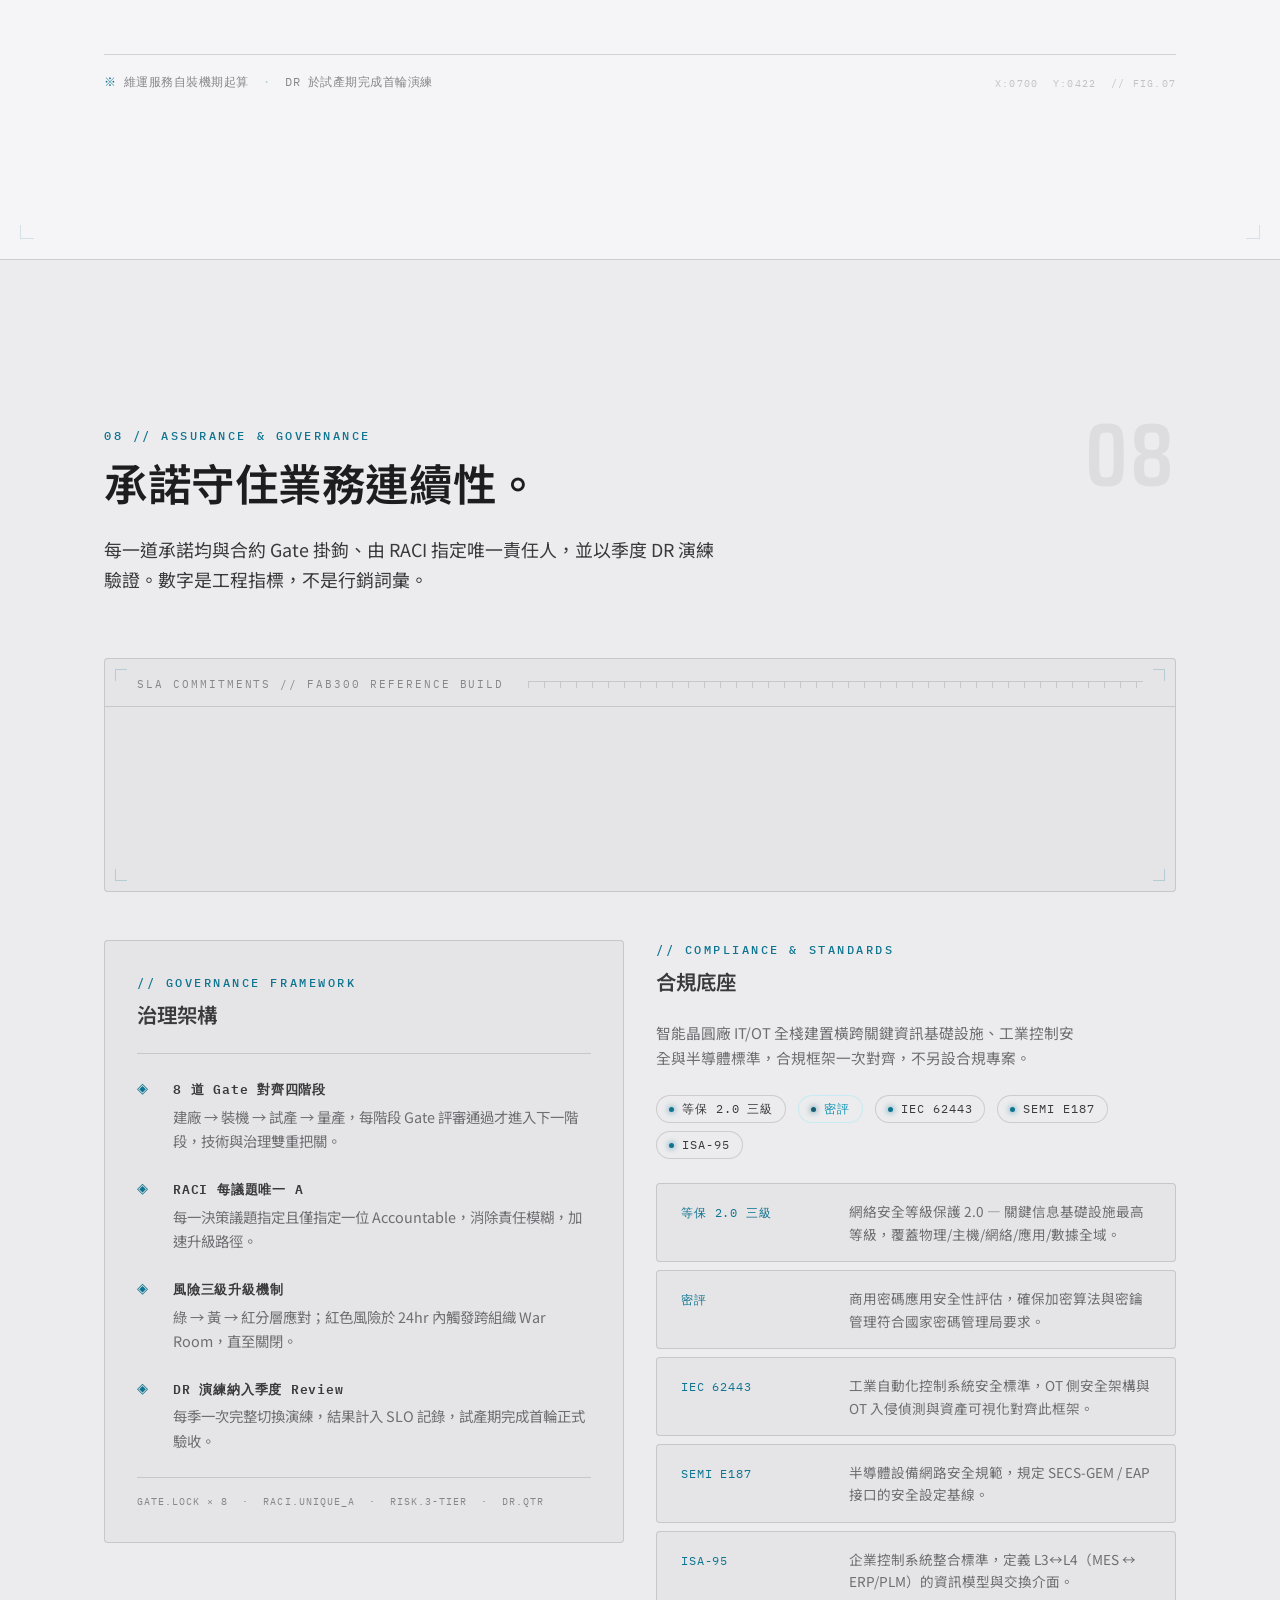
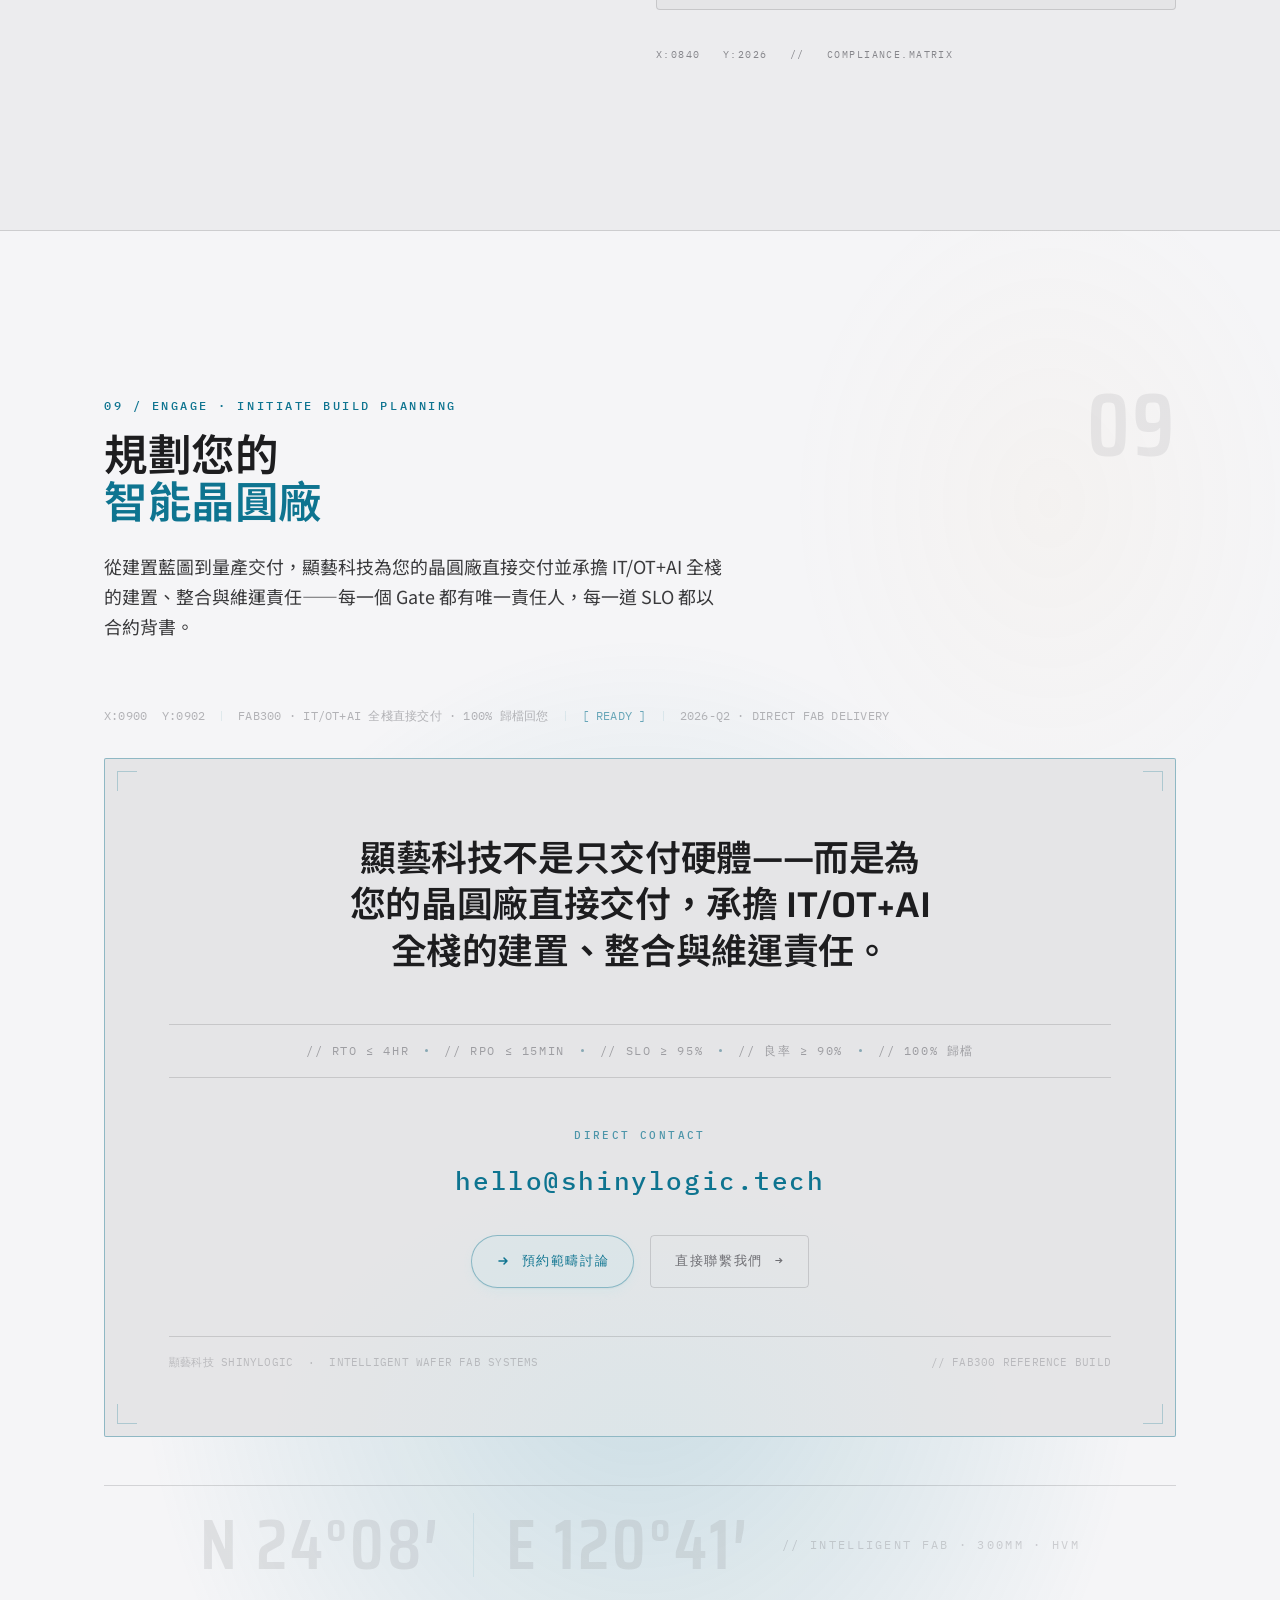
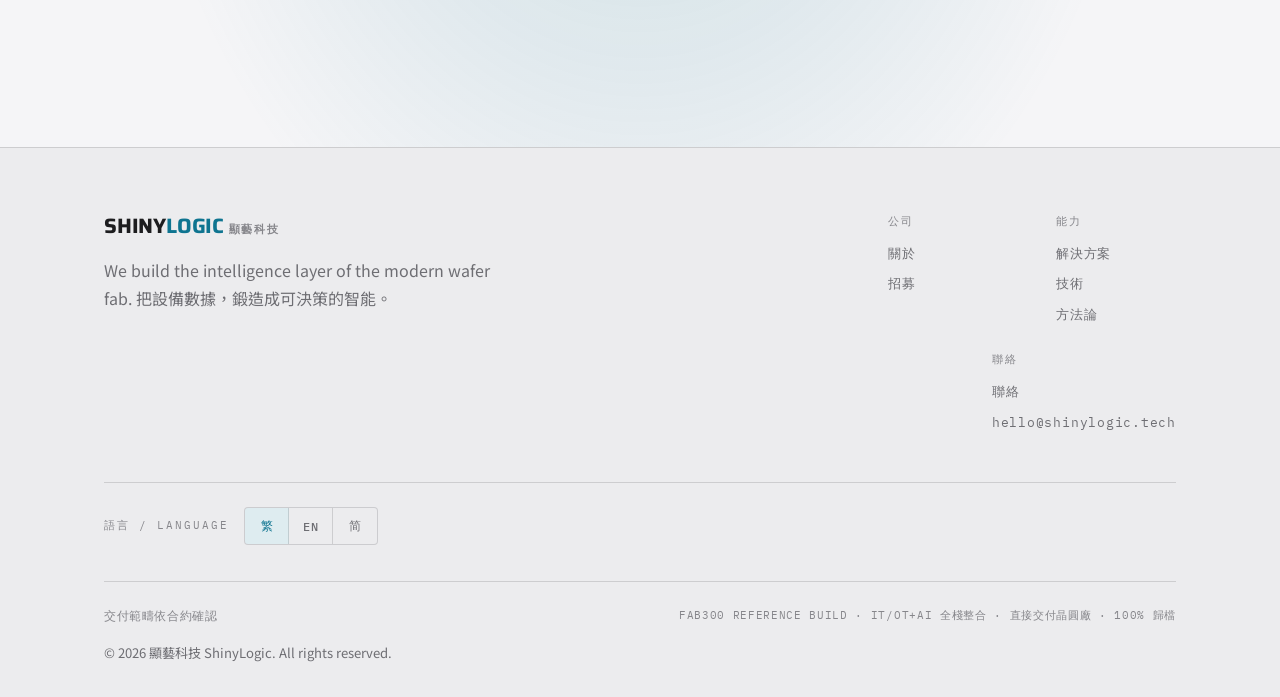
==== commit ba980d34: "chore(cache): version css/js refs so deploys actually reach browsers (esp. iOS Safari) No cache-bust" ====
--- a/index.html
+++ b/index.html
@@ -55,16 +55,16 @@
   </script>
 
   <!-- styles -->
-  <link rel="stylesheet" href="styles.css">
+  <link rel="stylesheet" href="styles.css?v=20260620b">
 
   <!-- progressive enhancement: if JS is unavailable, the scroll observer never runs,
        so neutralize the reveal initial state and keep all content visible. -->
   <noscript><style>.reveal{opacity:1!important;transform:none!important}</style></noscript>
 
   <!-- deferred scripts — dictionary BEFORE runtime BEFORE core (§14.4) -->
-  <script defer src="i18n-dict.js"></script>
-  <script defer src="i18n.js"></script>
-  <script defer src="script.js"></script>
+  <script defer src="i18n-dict.js?v=20260620b"></script>
+  <script defer src="i18n.js?v=20260620b"></script>
+  <script defer src="script.js?v=20260620b"></script>
 </head>
 <body>
   <!-- grain / noise overlay -->
--- a/styles.css
+++ b/styles.css
@@ -10198,3 +10198,92 @@
   .theme-toggle{ transition: none; }
   .theme-toggle:active{ transform: none; }
 }
+
+/* ========================================================================
+   === apple-fusion v3.1 — Apple polish & motion (Workstream A) ===========
+   APPEND-ONLY. Never redefines --ease / --radius:4px / dark color tokens.
+   Reuses the v3 easing/timing tokens (--ease-decelerate, --ease-spring,
+   --t-fast). Every new motion is killed by prefers-reduced-motion.
+   ======================================================================== */
+
+/* --- A1: radar (wafer scan) rotation — JS rAF, iOS-Safari-reliable -------- */
+/* The About-page wafer sweep is rotated by script.js writing the SVG
+   `transform="rotate(a 180 180)"` ATTRIBUTE from requestAnimationFrame. That is
+   the one mechanism in-field iOS Safari paints reliably: CSS `transform` on a
+   <g> (v1) and SMIL <animateTransform> (v2) both rendered on desktop yet stayed
+   frozen on real iPhones (two distinct WebKit defects). The rotate() args carry
+   the (180,180) centre, so NO transform-origin / transform-box is needed — and
+   none is set, to keep zero CSS transform context on the element (a CSS context
+   on the host is itself what suppressed the SMIL paint on iOS). The base CSS
+   spin stays disabled below (`.wafer-scan{animation:none}`); reduced-motion plus
+   offscreen / hidden-tab pausing live in the script.js rAF guard. */
+
+/* --- A2: big CJK text never orphans 1–2 chars --------------------------- */
+/* Substring selectors so every per-page title variant is covered (e.g. the
+   page-scoped p-sol__hero-title / p-sol__out-title / p-sol__cta-title that an
+   enumerated list kept missing). Covers all *hero-title / *hero__title /
+   *cta-title / *cta__title / *out-title and section-title + *statement. */
+.section-title,
+[class*="hero-title"], [class*="hero__title"],
+[class*="cta-title"], [class*="cta__title"],
+[class*="out-title"],
+[class*="-statement"], [class*="__statement"]{
+  text-wrap: balance;            /* balances wrapped lines → no 1–2 char orphan; ignored where unsupported */
+}
+.btn{ white-space: nowrap; }     /* keep CTA label + arrow on one line (e.g. 預約諮詢 →) */
+
+/* --- A3: cross-page View Transitions ------------------------------------ */
+@view-transition{ navigation: auto; }   /* same-origin MPA nav morphs; ignored where unsupported */
+::view-transition-old(root), ::view-transition-new(root){
+  animation-duration: .26s;
+  animation-timing-function: var(--ease-decelerate);
+}
+@media (prefers-reduced-motion: reduce){
+  ::view-transition-group(*), ::view-transition-old(*), ::view-transition-new(*){ animation: none !important; }
+}
+
+/* --- A4: scroll-driven reveals (CSS-owned where supported) -------------- */
+/* Where animation-timeline:view() is supported, CSS owns the .reveal entrance;
+   the JS IntersectionObserver skips adding .is-in (see script.js A4 guard) so
+   reveals never double-fire. Unsupported browsers keep the IO .is-in path. */
+@supports (animation-timeline: view()){
+  @media (prefers-reduced-motion: no-preference){
+    .reveal{ animation: sd-reveal linear both; animation-timeline: view(); animation-range: entry 0% entry 38%; }
+    @keyframes sd-reveal{ from{ opacity: 0; transform: translateY(16px); } to{ opacity: 1; transform: none; } }
+  }
+}
+
+/* --- A5: hero video scroll-zoom prep (index only) ----------------------- */
+/* The scroll-linked scale is applied by script.js IIFE #5; declare the
+   compositor hint here. The hero already clips overflow. */
+.hero__video{ will-change: transform; }
+
+/* --- A6: site-wide tactile press --------------------------------------- */
+/* Non-destructive: .btn / .card / .theme-toggle already carry a transform
+   transition in v3, so we do NOT redeclare their transition (which would drop
+   their background/border transitions). The :active scales are pure additions
+   that compose with existing hover lifts. The transform transition below is
+   declared additively: `a` already transitions color (line 83) and
+   .langswitch__btn already transitions color/background-color (line 3566), so
+   we re-list those properties to avoid clobbering them. .nav__link has no prior
+   element transition, so a lone transform transition is correct for it. */
+@media (prefers-reduced-motion: no-preference){
+  a{
+    transition: color .25s var(--ease), transform var(--t-fast) var(--ease-spring);
+  }
+  .langswitch__btn{
+    transition: color .2s var(--ease), background-color .2s var(--ease), transform var(--t-fast) var(--ease-spring);
+  }
+  .nav__link{
+    transition: transform var(--t-fast) var(--ease-spring);
+  }
+  a:active, button:active, .btn:active, .nav__link:active,
+  .langswitch__btn:active, .theme-toggle:active{ transform: scale(0.97); }
+  /* cards already lift on hover (translateY(-4px)); compose: press = lift + slight shrink */
+  .card:active{ transform: translateY(-2px) scale(0.985); }
+}
+
+/* iOS fix: script.js rAF drives the wafer rotation (SVG transform attribute);
+   keep the base CSS spin (line 583) disabled so nothing fights the JS attribute. */
+.wafer-scan{ animation: none; }
+@media (max-width:768px){ .hero__video{ display:block; } }
